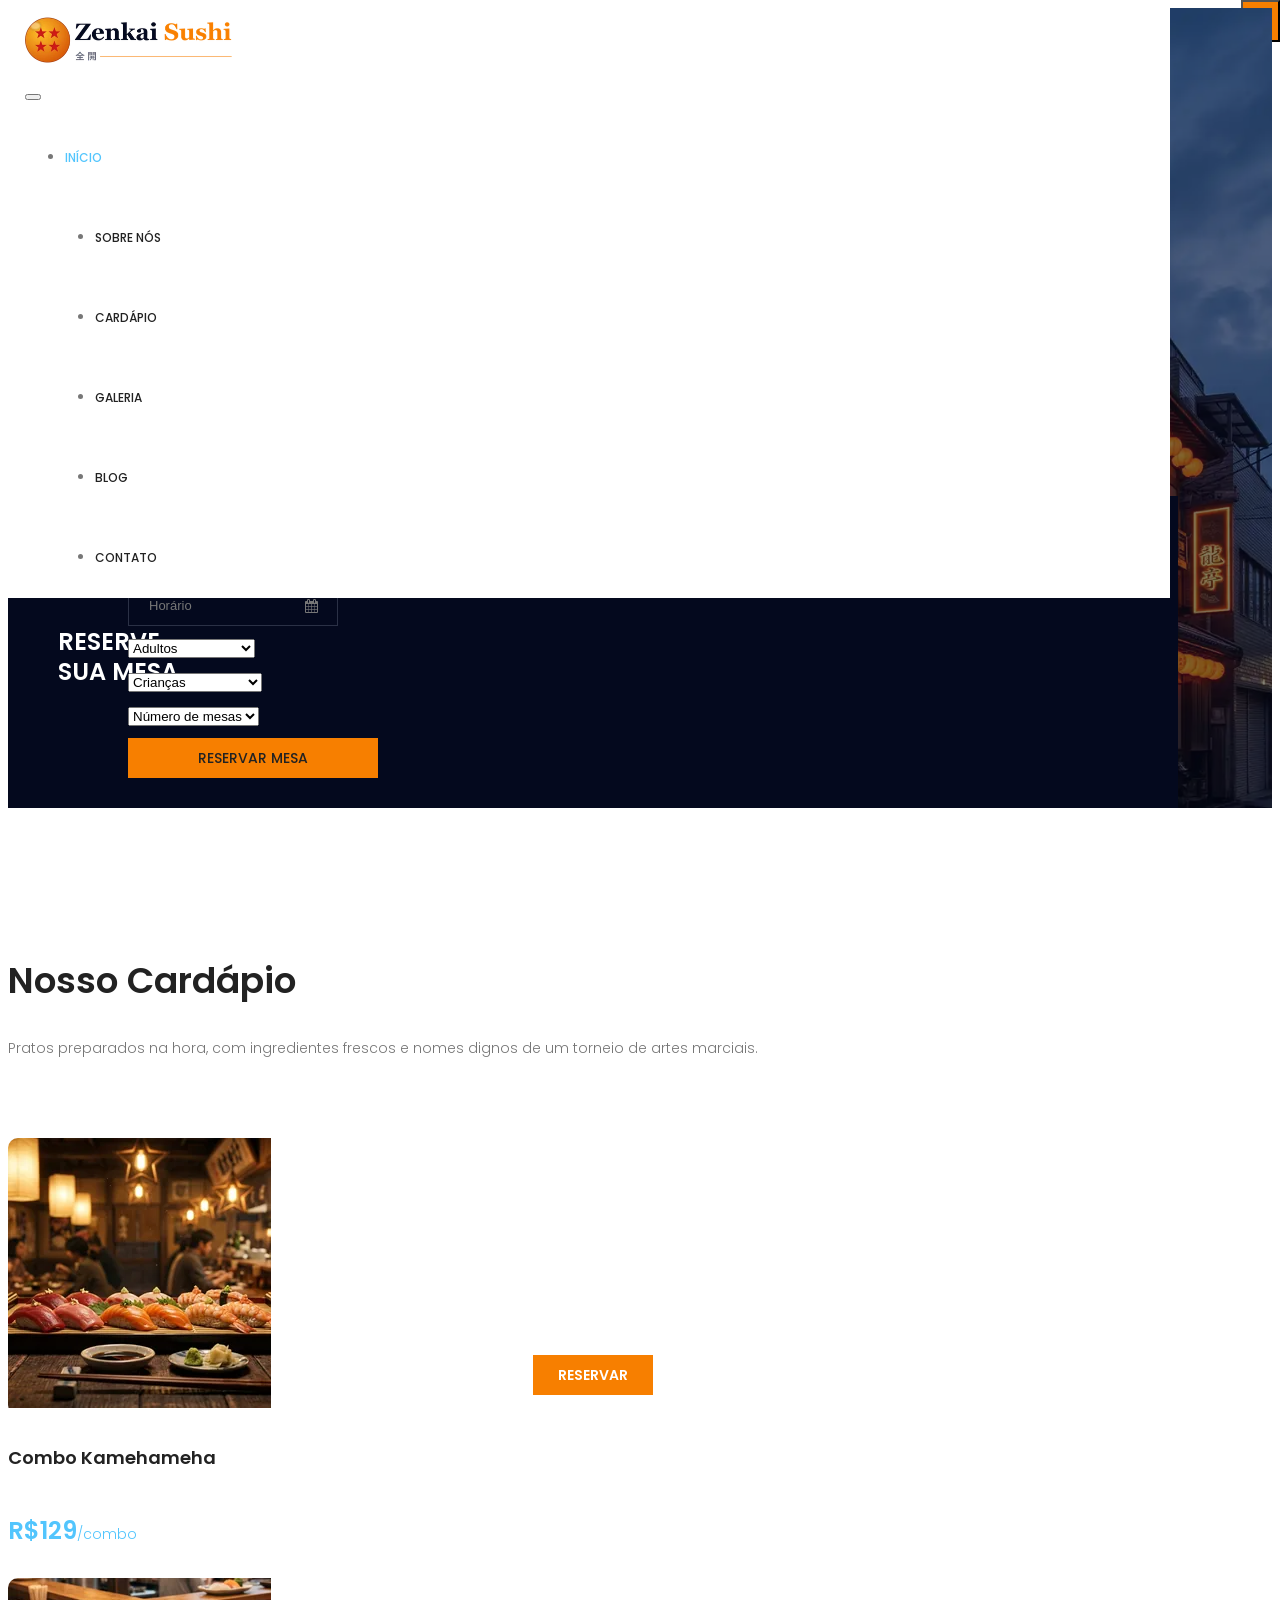
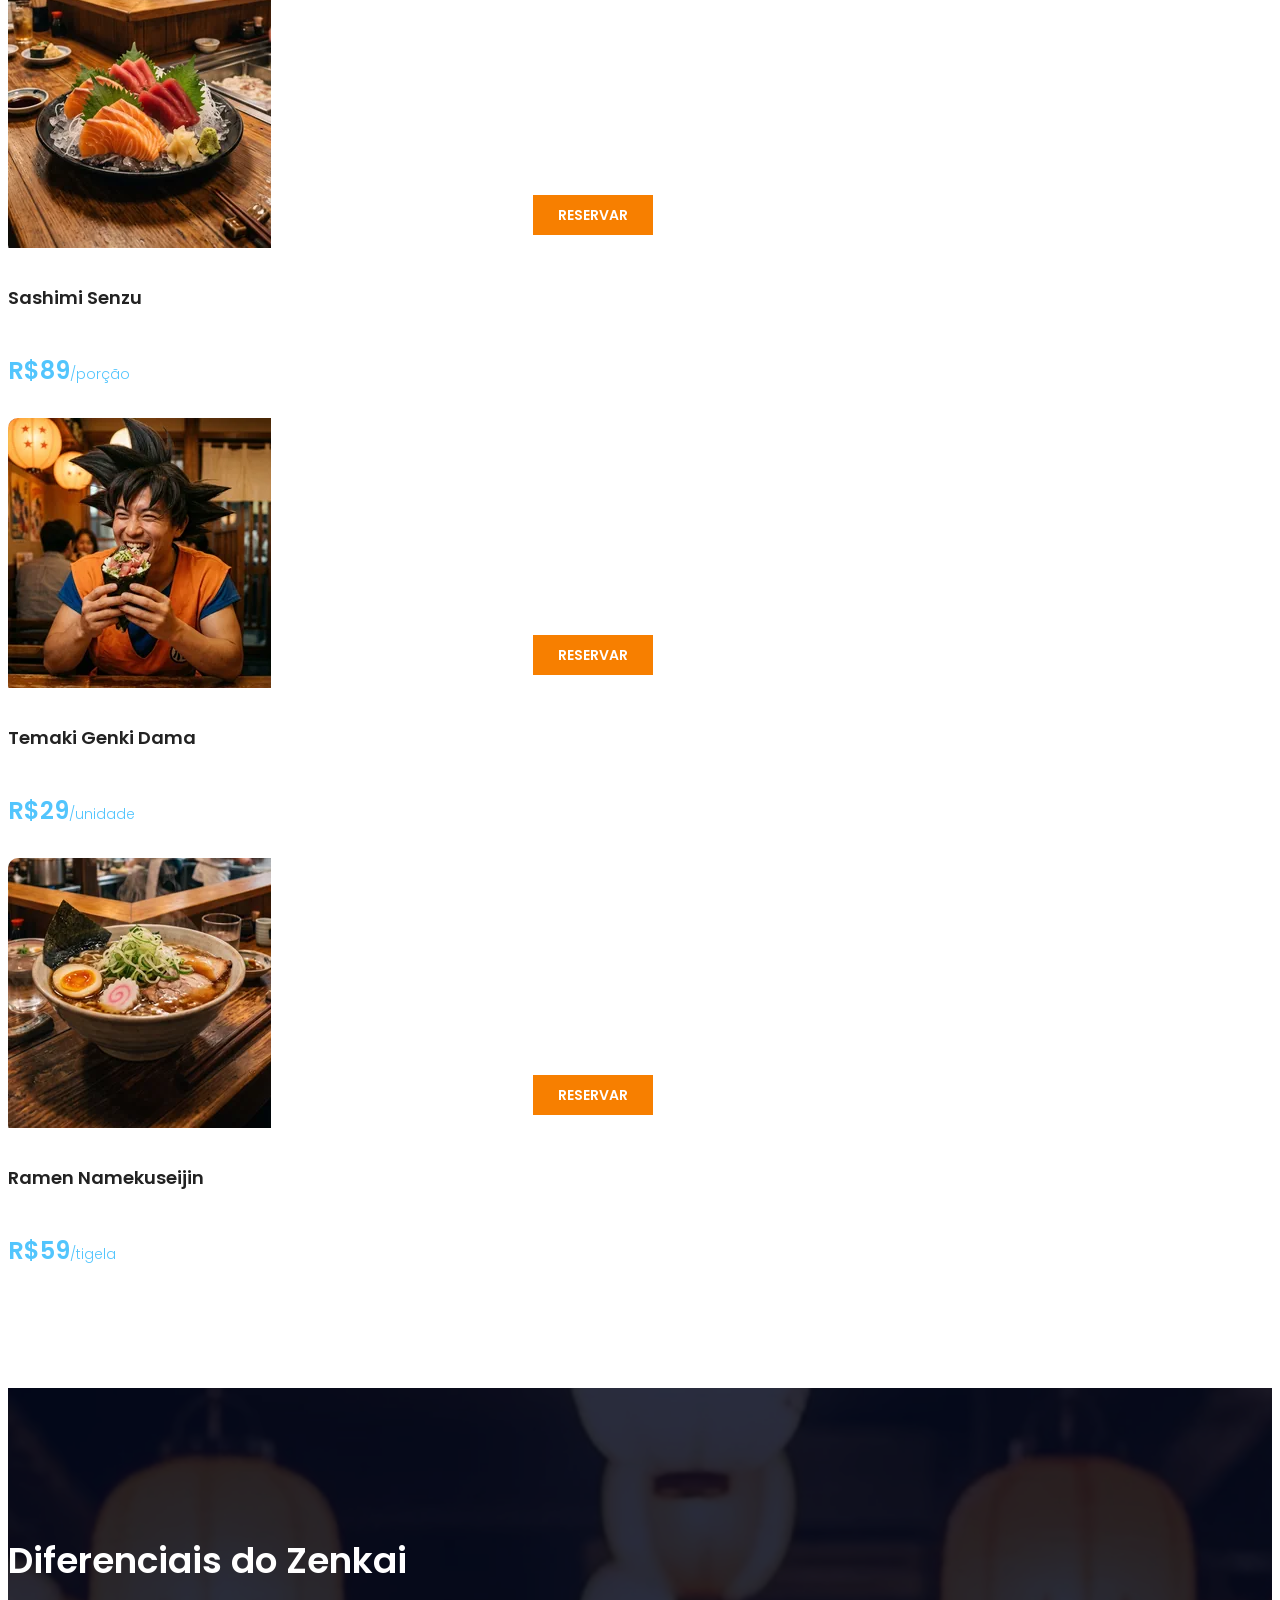
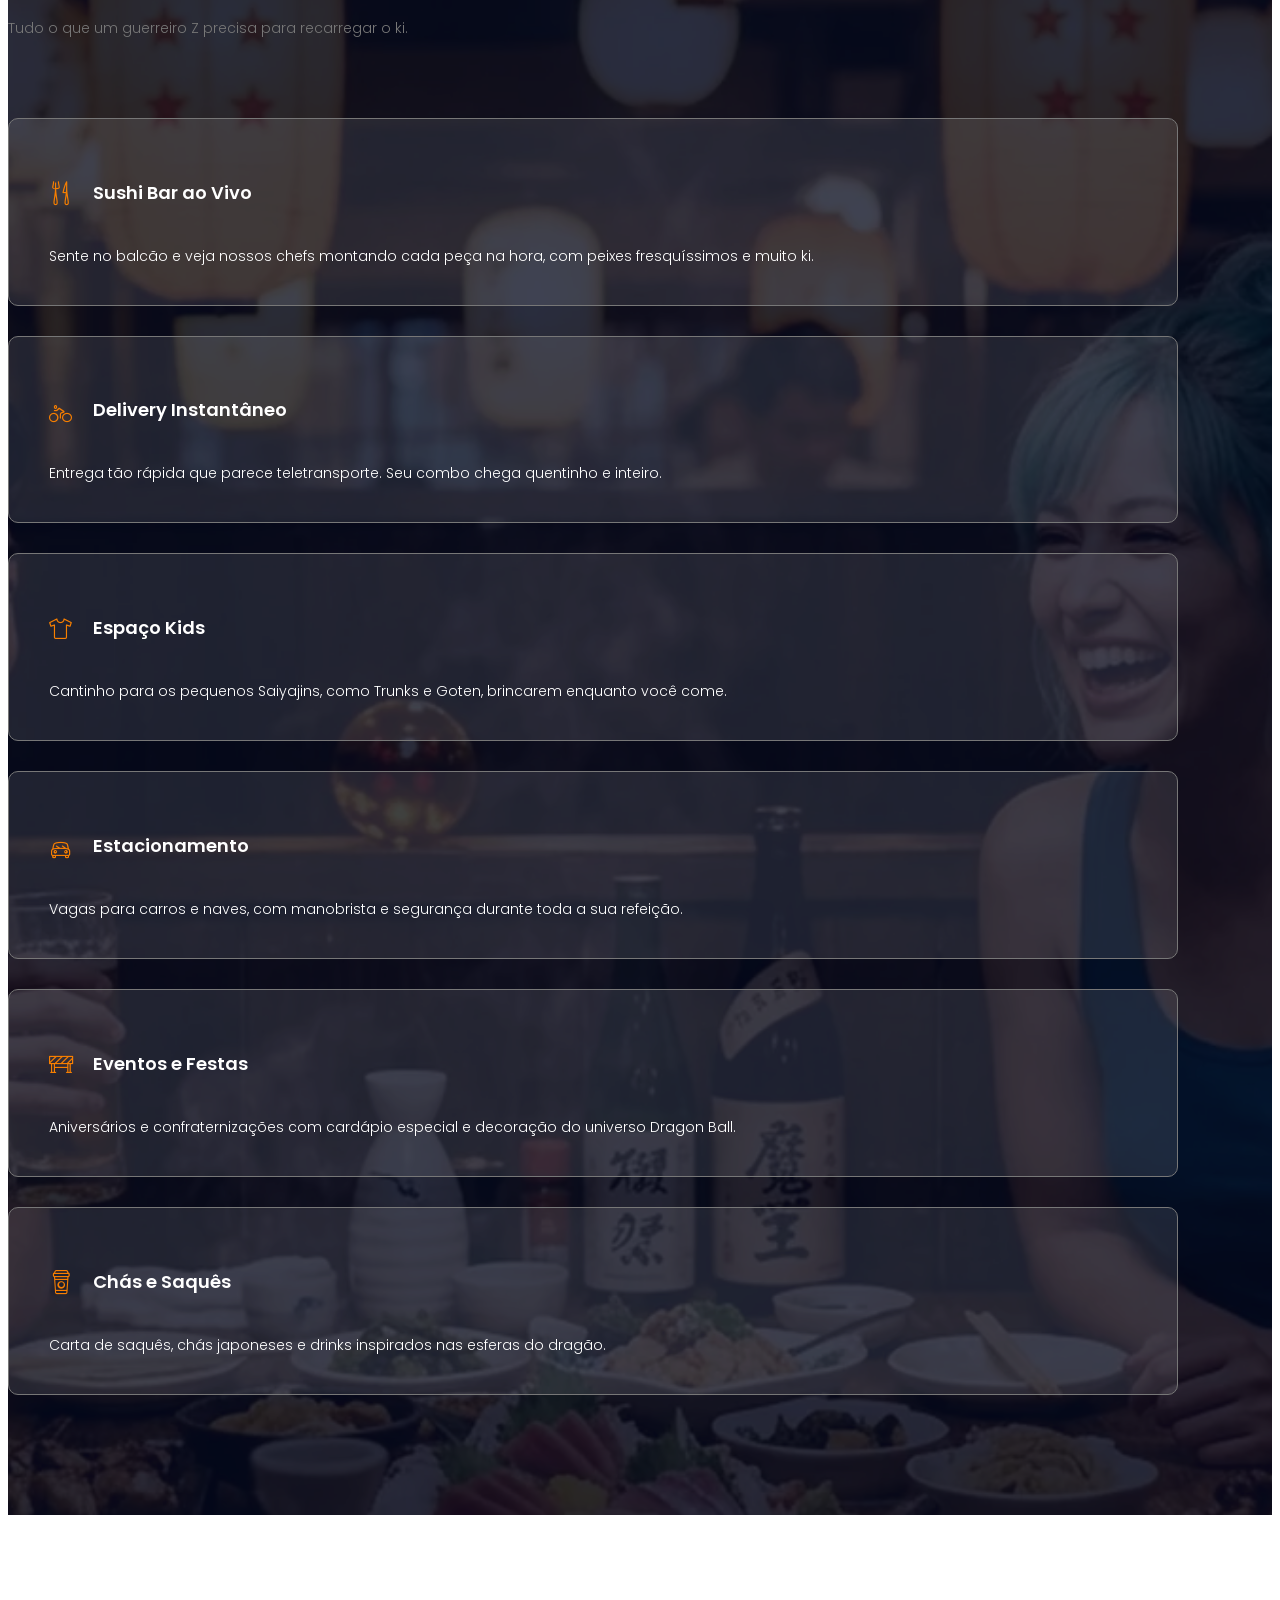
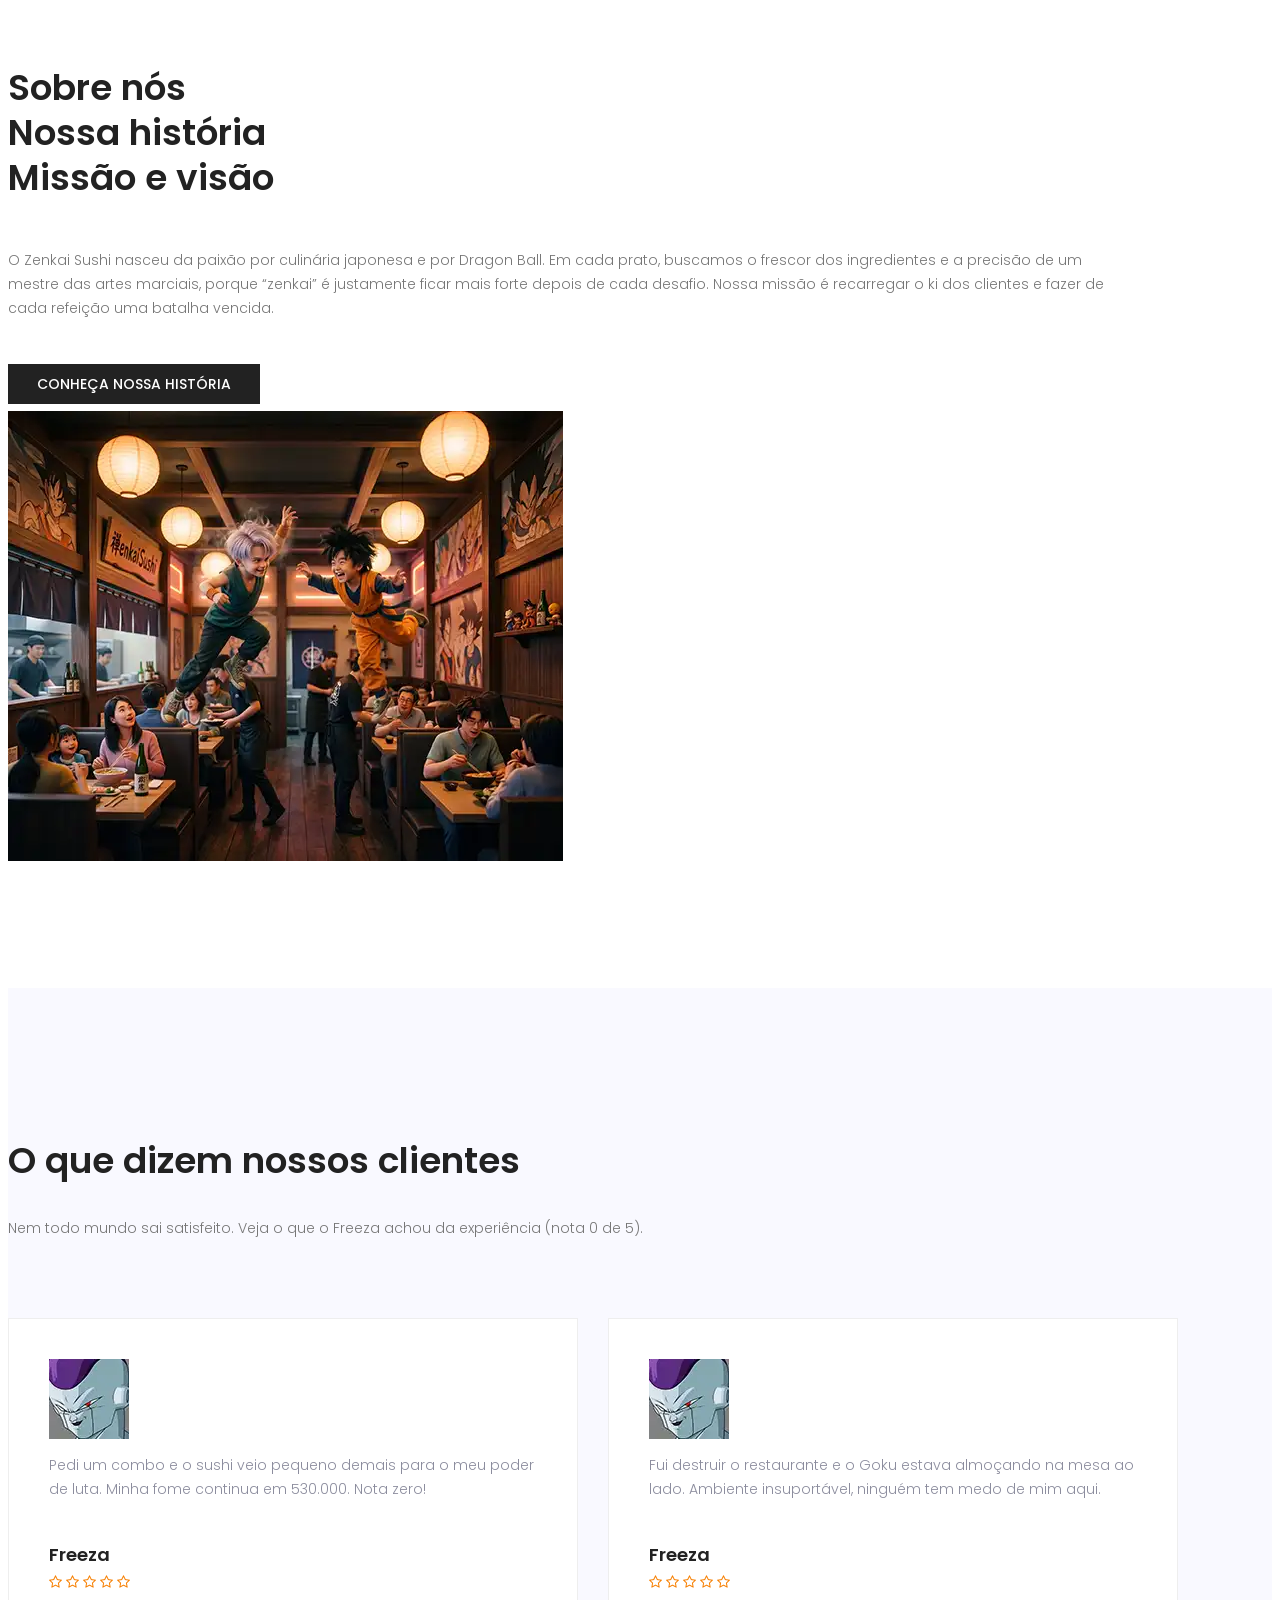
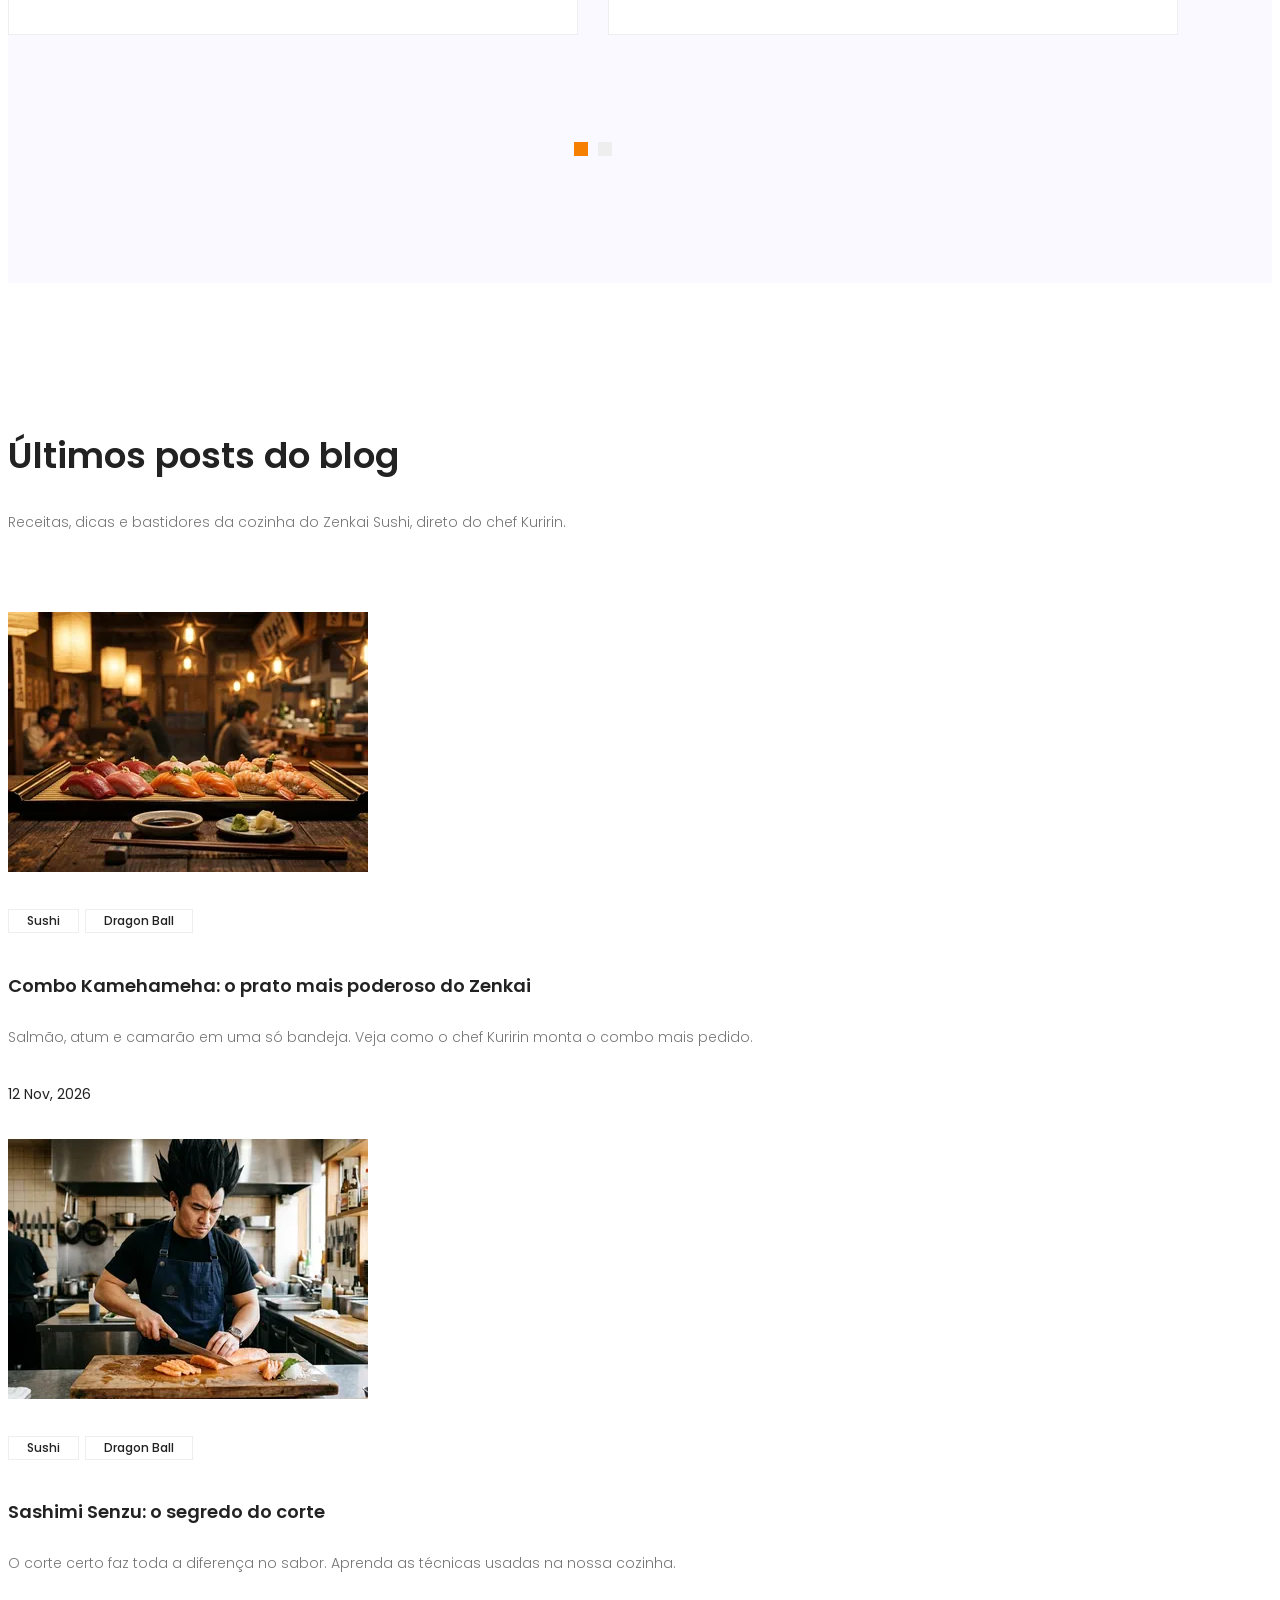
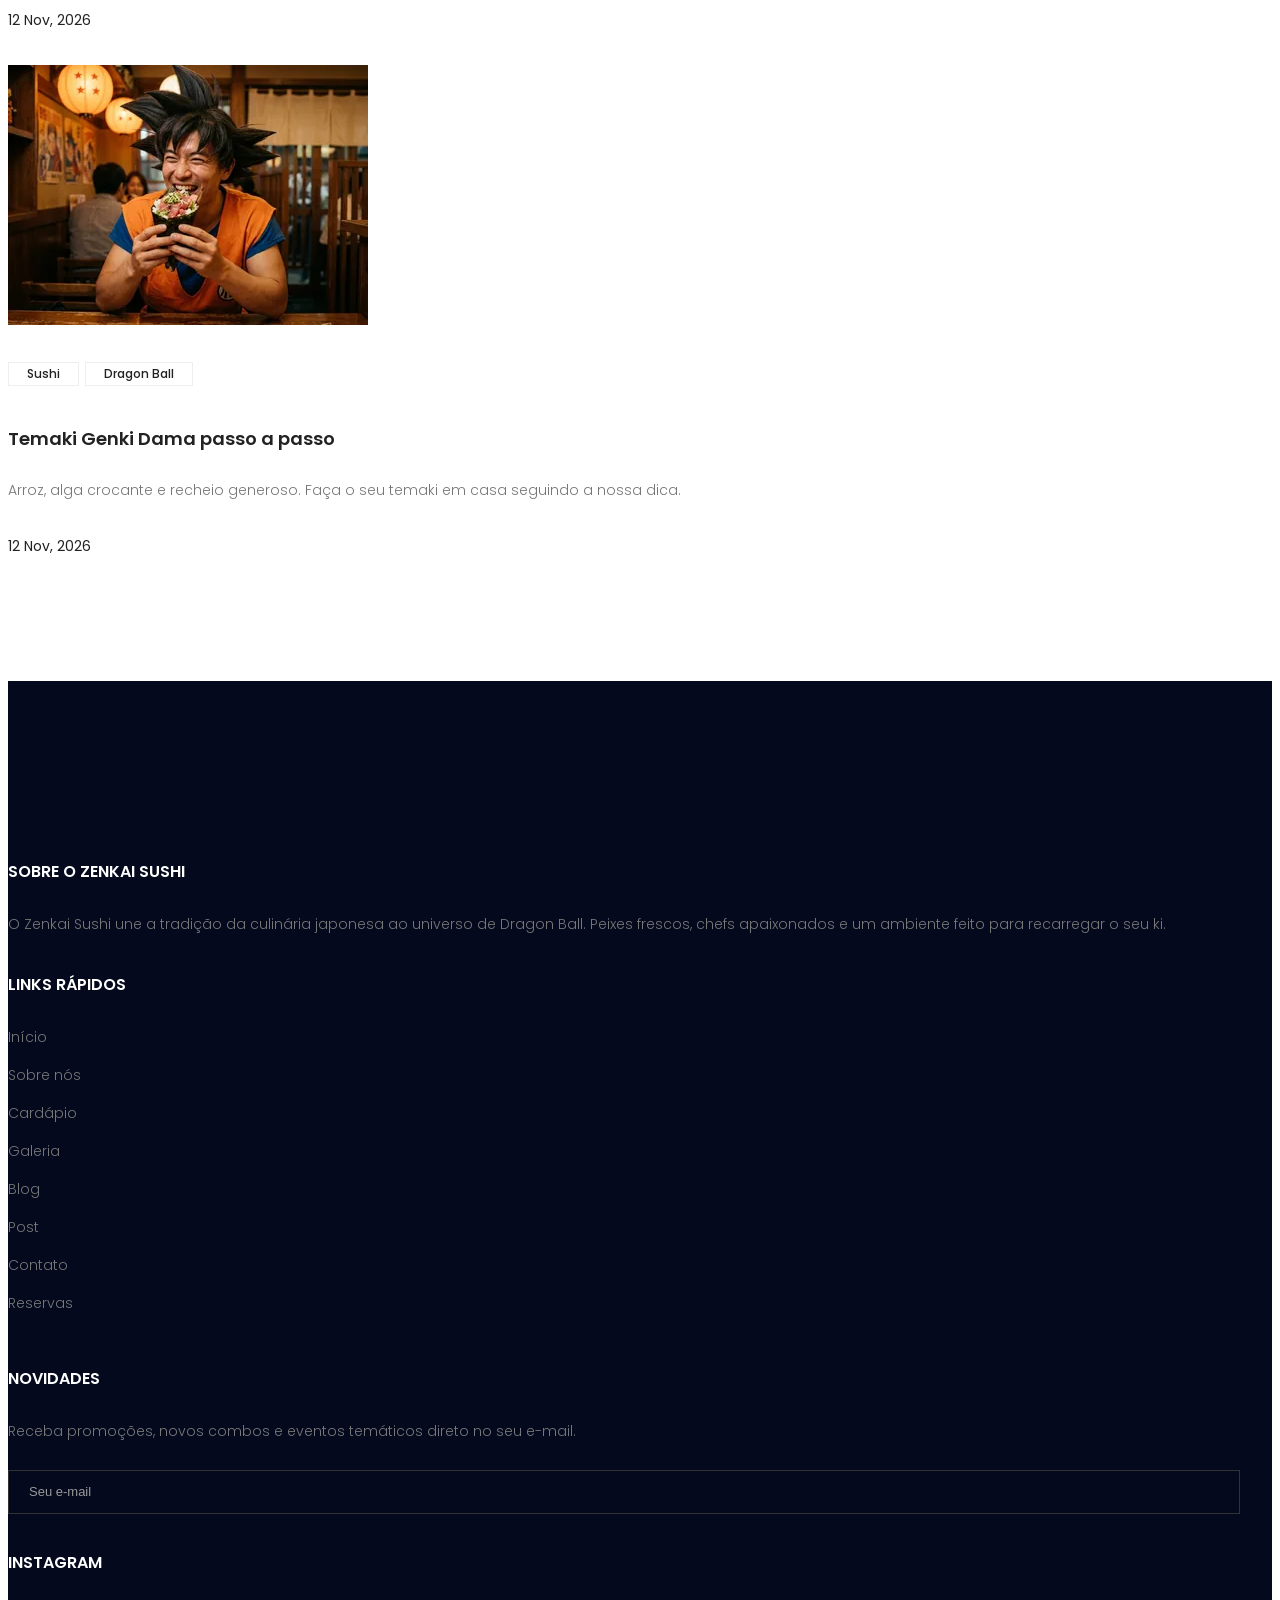
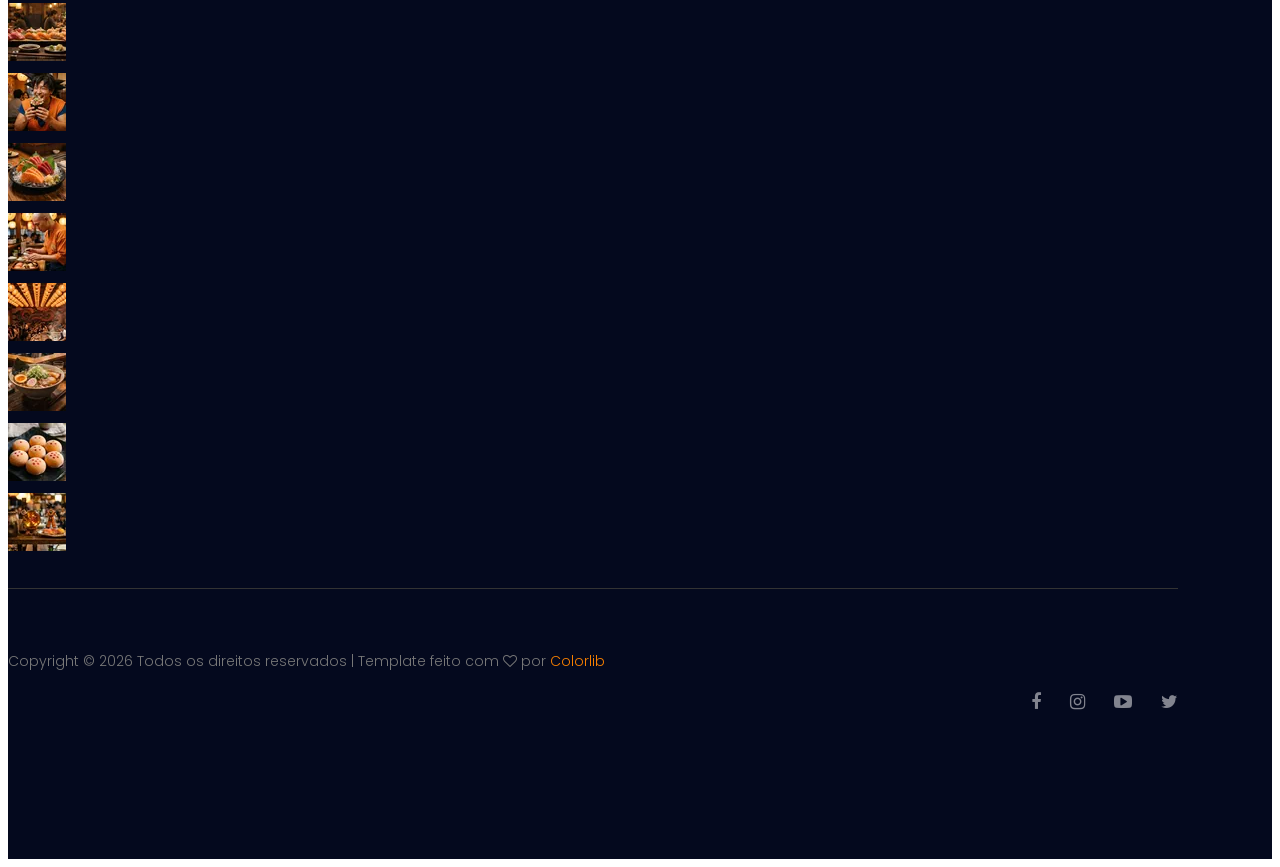
==== index.html @ 9b1657a3 "ultimas mudanças" ====
<!doctype html>
<html lang="pt-BR">
  <head>
    <!-- Required meta tags -->
    <meta charset="utf-8" />
    <meta
      name="viewport"
      content="width=device-width, initial-scale=1, shrink-to-fit=no"
    />
    <link rel="icon" href="image/favicon.png" type="image/png" />
    <title>Zenkai Sushi | Restaurante Japonês Dragon Ball</title>
    <meta name="description" content="Zenkai Sushi: restaurante japonês temático de Dragon Ball. Sushi, sashimi, temaki e ramen preparados na hora, com peixes fresquíssimos.">
    <meta property="og:title" content="Zenkai Sushi | Restaurante Japonês Dragon Ball">
    <meta property="og:description" content="Zenkai Sushi: restaurante japonês temático de Dragon Ball. Sushi, sashimi, temaki e ramen preparados na hora, com peixes fresquíssimos.">
    <meta property="og:type" content="website">
    <meta property="og:locale" content="pt_BR">
    <meta property="og:site_name" content="Zenkai Sushi">
    <!-- Bootstrap CSS -->
    <link rel="stylesheet" href="css/bootstrap.css" />
    <link rel="stylesheet" href="vendors/linericon/style.css" />
    <link rel="stylesheet" href="css/font-awesome.min.css" />
    <link rel="stylesheet" href="vendors/owl-carousel/owl.carousel.min.css" />
    <link
      rel="stylesheet"
      href="vendors/bootstrap-datepicker/bootstrap-datetimepicker.min.css"
    />
    <link rel="stylesheet" href="vendors/nice-select/css/nice-select.css" />
    <link rel="stylesheet" href="vendors/owl-carousel/owl.carousel.min.css" />
    <!-- main css -->
    <link rel="stylesheet" href="css/style.css" />
    <link rel="stylesheet" href="css/responsive.css" />
  </head>
  <body>
    <!--================Header Area =================-->
    <header class="header_area">
      <div class="container">
        <nav class="navbar navbar-expand-lg navbar-light">
          <!-- Brand and toggle get grouped for better mobile display -->
          <a class="navbar-brand logo_h" href="index.html"><img src="imagensOtimizadas/logo-zenkai-sushi-restaurante-japones.webp" alt="Logo do Zenkai Sushi, restaurante japonês temático de Dragon Ball" title="Zenkai Sushi" width="206" height="46"></a>
          <button
            class="navbar-toggler"
            type="button"
            data-toggle="collapse"
            data-target="#navbarSupportedContent"
            aria-controls="navbarSupportedContent"
            aria-expanded="false"
            aria-label="Toggle navigation"
          >
            <span class="icon-bar"></span>
            <span class="icon-bar"></span>
            <span class="icon-bar"></span>
          </button>
          <!-- Collect the nav links, forms, and other content for toggling -->
          <div
            class="collapse navbar-collapse offset"
            id="navbarSupportedContent"
          >
            <ul class="nav navbar-nav menu_nav ml-auto">
              <li class="nav-item active">
                <a class="nav-link" href="index.html">Início</a>
              </li>
              <li class="nav-item">
                <a class="nav-link" href="about.html">Sobre nós</a>
              </li>
              <li class="nav-item">
                <a class="nav-link" href="cardapio.html">Cardápio</a>
              </li>
              <li class="nav-item">
                <a class="nav-link" href="gallery.html">Galeria</a>
              </li>
              <li class="nav-item submenu dropdown">
                <a
                  href="#"
                  class="nav-link dropdown-toggle"
                  data-toggle="dropdown"
                  role="button"
                  aria-haspopup="true"
                  aria-expanded="false"
                  >Blog</a
                >
                <ul class="dropdown-menu">
                  <li class="nav-item">
                    <a class="nav-link" href="blog.html">Blog</a>
                  </li>
                  <li class="nav-item">
                    <a class="nav-link" href="blog-single.html">Detalhes do Post</a>
                  </li>
                </ul>
              </li>
              <li class="nav-item">
                <a class="nav-link" href="contact.html">Contato</a>
              </li>
            </ul>
          </div>
        </nav>
      </div>
    </header>
    <!--================Header Area =================-->

    <!--================Banner Area =================-->
    <section class="banner_area">
      <div class="booking_table d_flex align-items-center">
        <div
          class="overlay bg-parallax"
          data-stellar-ratio="0.9"
          data-stellar-vertical-offset="0"
          data-background=""
        ></div>
        <div class="container">
          <div class="banner_content text-center">
            <h6>Sushi com poder de Saiyajin</h6>
            <h1>Recarregue o seu ki</h1>
            <p>Peixes fresquíssimos, chefs lendários e um ambiente inspirado em Dragon Ball.<br />
Venha viver o melhor da culinária japonesa no Zenkai Sushi.</p>
            <a href="cardapio.html" class="btn theme_btn button_hover">Ver cardápio</a>
          </div>
        </div>
      </div>
      <div class="hotel_booking_area position">
        <div class="container">
          <div class="hotel_booking_table">
            <div class="col-md-3">
              <h2>
                Reserve<br>sua mesa
              </h2>
            </div>
            <div class="col-md-9">
              <div class="boking_table">
                <div class="row">
                  <div class="col-md-4">
                    <div class="book_tabel_item">
                      <div class="form-group">
                        <div class="input-group date" id="datetimepicker11">
                          <input
                            type="text"
                            class="form-control"
                            placeholder="Data da reserva"
                          />
                          <span class="input-group-addon">
                            <i class="fa fa-calendar" aria-hidden="true"></i>
                          </span>
                        </div>
                      </div>
                      <div class="form-group">
                        <div class="input-group date" id="datetimepicker1">
                          <input
                            type="text"
                            class="form-control"
                            placeholder="Horário"
                          />
                          <span class="input-group-addon">
                            <i class="fa fa-calendar" aria-hidden="true"></i>
                          </span>
                        </div>
                      </div>
                    </div>
                  </div>
                  <div class="col-md-4">
                    <div class="book_tabel_item">
                      <div class="input-group">
                        <select class="wide">
                          <option data-display="Adultos">Adultos</option>
<option value="1">1 adulto</option>
<option value="2">2 adultos</option>
<option value="3">3 ou mais adultos</option>
                        </select>
                      </div>
                      <div class="input-group">
                        <select class="wide">
                          <option data-display="Crianças">Crianças</option>
<option value="1">1 criança</option>
<option value="2">2 crianças</option>
<option value="3">3 ou mais crianças</option>
                        </select>
                      </div>
                    </div>
                  </div>
                  <div class="col-md-4">
                    <div class="book_tabel_item">
                      <div class="input-group">
                        <select class="wide">
                          <option data-display="Mesas">Número de mesas</option>
<option value="1">1 mesa</option>
<option value="2">2 mesas</option>
<option value="3">3 mesas</option>
                        </select>
                      </div>
                      <a class="book_now_btn button_hover" href="contact.html">Reservar mesa</a>
                    </div>
                  </div>
                </div>
              </div>
            </div>
          </div>
        </div>
      </div>
    </section>
    <!--================Banner Area =================-->

    <!--================ Accomodation Area  =================-->
    <section class="accomodation_area section_gap">
      <div class="container">
        <div class="section_title text-center">
          <h2 class="title_color">Nosso Cardápio</h2>
          <p>Pratos preparados na hora, com ingredientes frescos e nomes dignos de um torneio de artes marciais.</p>
        </div>
        <div class="row mb_30">
          <div class="col-lg-3 col-sm-6">
            <div class="accomodation_item text-center">
              <div class="hotel_img">
                <img src="imagensOtimizadas/prato-combo-kamehameha-bandeja-bambu-zenkai-sushi.webp" alt="Combo Kamehameha de sushi servido no Zenkai Sushi" title="Combo Kamehameha - Zenkai Sushi" loading="lazy" decoding="async">
<a href="contact.html" class="btn theme_btn button_hover">Reservar</a>
</div>
<a href="cardapio.html"><h4 class="sec_h4">Combo Kamehameha</h4></a>
<h5>R$129<small>/combo</small></h5>
            </div>
          </div>
          <div class="col-lg-3 col-sm-6">
            <div class="accomodation_item text-center">
              <div class="hotel_img">
                <img src="imagensOtimizadas/prato-sashimi-senzu-salmao-atum-zenkai-sushi.webp" alt="Sashimi Senzu de salmão e atum fresco servido no Zenkai Sushi" title="Sashimi Senzu - Zenkai Sushi" loading="lazy" decoding="async">
<a href="contact.html" class="btn theme_btn button_hover">Reservar</a>
</div>
<a href="cardapio.html"><h4 class="sec_h4">Sashimi Senzu</h4></a>
<h5>R$89<small>/porção</small></h5>
            </div>
          </div>
          <div class="col-lg-3 col-sm-6">
            <div class="accomodation_item text-center">
              <div class="hotel_img">
                <img src="imagensOtimizadas/prato-temaki-genki-dama-goku-zenkai-sushi.webp" alt="Temaki Genki Dama que o Goku adora comer" title="Temaki Genki Dama - Zenkai Sushi" loading="lazy" decoding="async">
<a href="contact.html" class="btn theme_btn button_hover">Reservar</a>
</div>
<a href="cardapio.html"><h4 class="sec_h4">Temaki Genki Dama</h4></a>
<h5>R$29<small>/unidade</small></h5>
            </div>
          </div>
          <div class="col-lg-3 col-sm-6">
            <div class="accomodation_item text-center">
              <div class="hotel_img">
                <img src="imagensOtimizadas/prato-ramen-namekuseijin-tigela-zenkai-sushi.webp" alt="Ramen Namekuseijin fumegante com ovo e narutomaki" title="Ramen Namekuseijin - Zenkai Sushi" loading="lazy" decoding="async">
<a href="contact.html" class="btn theme_btn button_hover">Reservar</a>
</div>
<a href="cardapio.html"><h4 class="sec_h4">Ramen Namekuseijin</h4></a>
<h5>R$59<small>/tigela</small></h5>
            </div>
          </div>
        </div>
      </div>
    </section>
    <!--================ Accomodation Area  =================-->

    <!--================ Facilities Area  =================-->
    <section class="facilities_area section_gap">
      <div
        class="overlay bg-parallax"
        data-stellar-ratio="0.8"
        data-stellar-vertical-offset="0"
        data-background=""
      ></div>
      <div class="container">
        <div class="section_title text-center">
          <h2 class="title_w">Diferenciais do Zenkai</h2>
          <p>Tudo o que um guerreiro Z precisa para recarregar o ki.</p>
        </div>
        <div class="row mb_30">
          <div class="col-lg-4 col-md-6">
            <div class="facilities_item">
              <h4 class="sec_h4"><i class="lnr lnr-dinner"></i>Sushi Bar ao Vivo</h4>
              <p>Sente no balcão e veja nossos chefs montando cada peça na hora, com peixes fresquíssimos e muito ki.</p>
            </div>
          </div>
          <div class="col-lg-4 col-md-6">
            <div class="facilities_item">
              <h4 class="sec_h4"><i class="lnr lnr-bicycle"></i>Delivery Instantâneo</h4>
              <p>Entrega tão rápida que parece teletransporte. Seu combo chega quentinho e inteiro.</p>
            </div>
          </div>
          <div class="col-lg-4 col-md-6">
            <div class="facilities_item">
              <h4 class="sec_h4"><i class="lnr lnr-shirt"></i>Espaço Kids</h4>
              <p>Cantinho para os pequenos Saiyajins, como Trunks e Goten, brincarem enquanto você come.</p>
            </div>
          </div>
          <div class="col-lg-4 col-md-6">
            <div class="facilities_item">
              <h4 class="sec_h4"><i class="lnr lnr-car"></i>Estacionamento</h4>
              <p>Vagas para carros e naves, com manobrista e segurança durante toda a sua refeição.</p>
            </div>
          </div>
          <div class="col-lg-4 col-md-6">
            <div class="facilities_item">
              <h4 class="sec_h4">
                <i class="lnr lnr-construction"></i>Eventos e Festas</h4>
              <p>Aniversários e confraternizações com cardápio especial e decoração do universo Dragon Ball.</p>
            </div>
          </div>
          <div class="col-lg-4 col-md-6">
            <div class="facilities_item">
              <h4 class="sec_h4"><i class="lnr lnr-coffee-cup"></i>Chás e Saquês</h4>
              <p>Carta de saquês, chás japoneses e drinks inspirados nas esferas do dragão.</p>
            </div>
          </div>
        </div>
      </div>
    </section>
    <!--================ Facilities Area  =================-->

    <!--================ About History Area  =================-->
    <section class="about_history_area section_gap">
      <div class="container">
        <div class="row">
          <div class="col-md-6 d_flex align-items-center">
            <div class="about_content">
              <h2 class="title title_color">
Sobre nós <br />Nossa história<br />Missão e visão
</h2>
              <p>O Zenkai Sushi nasceu da paixão por culinária japonesa e por Dragon Ball. Em cada prato, buscamos o frescor dos ingredientes e a precisão de um mestre das artes marciais, porque “zenkai” é justamente ficar mais forte depois de cada desafio. Nossa missão é recarregar o ki dos clientes e fazer de cada refeição uma batalha vencida.</p>
              <a href="about.html" class="button_hover theme_btn_two">Conheça nossa história</a>
            </div>
          </div>
          <div class="col-md-6">
            <img
              class="img-fluid"
              src="imagensOtimizadas/trunks-goten-brincando-restaurante-zenkai-sushi.webp"
              alt="Trunks e Goten brincando no interior do restaurante" title="Trunks e Goten brincando no Zenkai Sushi" loading="lazy" decoding="async" />
          </div>
        </div>
      </div>
    </section>
    <!--================ About History Area  =================-->

    <!--================ Testimonial Area  =================-->
    <section class="testimonial_area section_gap">
      <div class="container">
        <div class="section_title text-center">
          <h2 class="title_color">O que dizem nossos clientes</h2>
          <p>Nem todo mundo sai satisfeito. Veja o que o Freeza achou da experiência (nota 0 de 5).</p>
        </div>
        <div class="testimonial_slider owl-carousel">
          <div class="media testimonial_item">
            <img
              class="rounded-circle"
              src="imagensOtimizadas/cliente-avaliacao-depoimento-zenkai-sushi.webp"
              alt="Freeza reclamando do tamanho do sushi no Zenkai Sushi" title="Freeza reclama do sushi pequeno" loading="lazy" decoding="async" />
            <div class="media-body">
              <p>Pedi um combo e o sushi veio pequeno demais para o meu poder de luta. Minha fome continua em 530.000. Nota zero!</p>
              <a href="#"><h4 class="sec_h4">Freeza</h4></a>
              <div class="star">
<a href="#"><i class="fa fa-star-o"></i></a>
<a href="#"><i class="fa fa-star-o"></i></a>
<a href="#"><i class="fa fa-star-o"></i></a>
<a href="#"><i class="fa fa-star-o"></i></a>
<a href="#"><i class="fa fa-star-o"></i></a>
</div>
            </div>
          </div>
          <div class="media testimonial_item">
            <img
              class="rounded-circle"
              src="imagensOtimizadas/cliente-avaliacao-depoimento-zenkai-sushi.webp"
              alt="Freeza, cliente insatisfeito porque o Goku almoçava na mesa ao lado" title="Freeza e o Goku na mesa ao lado" loading="lazy" decoding="async" />
            <div class="media-body">
              <p>Fui destruir o restaurante e o Goku estava almoçando na mesa ao lado. Ambiente insuportável, ninguém tem medo de mim aqui.</p>
              <a href="#"><h4 class="sec_h4">Freeza</h4></a>
              <div class="star">
<a href="#"><i class="fa fa-star-o"></i></a>
<a href="#"><i class="fa fa-star-o"></i></a>
<a href="#"><i class="fa fa-star-o"></i></a>
<a href="#"><i class="fa fa-star-o"></i></a>
<a href="#"><i class="fa fa-star-o"></i></a>
</div>
            </div>
          </div>
          <div class="media testimonial_item">
            <img
              class="rounded-circle"
              src="imagensOtimizadas/cliente-avaliacao-depoimento-zenkai-sushi.webp"
              alt="Freeza reclamando da espera pelo temaki no Zenkai Sushi" title="Freeza reclama da espera pelo temaki" loading="lazy" decoding="async" />
            <div class="media-body">
              <p>Esperei 5 minutos pelo meu temaki. Já destruí planetas por menos do que isso. Péssimo atendimento!</p>
              <a href="#"><h4 class="sec_h4">Freeza</h4></a>
              <div class="star">
<a href="#"><i class="fa fa-star-o"></i></a>
<a href="#"><i class="fa fa-star-o"></i></a>
<a href="#"><i class="fa fa-star-o"></i></a>
<a href="#"><i class="fa fa-star-o"></i></a>
<a href="#"><i class="fa fa-star-o"></i></a>
</div>
            </div>
          </div>
          <div class="media testimonial_item">
            <img
              class="rounded-circle"
              src="imagensOtimizadas/cliente-avaliacao-depoimento-zenkai-sushi.webp"
              alt="Freeza reclamando do chá morno e do saquê do Piccolo" title="Freeza reclama do chá e do saquê" loading="lazy" decoding="async" />
            <div class="media-body">
              <p>O chá do Piccolo estava morno e o saquê não tinha nem 1% do meu poder. Jamais voltarei... talvez volte só para reclamar de novo.</p>
              <a href="#"><h4 class="sec_h4">Freeza</h4></a>
              <div class="star">
<a href="#"><i class="fa fa-star-o"></i></a>
<a href="#"><i class="fa fa-star-o"></i></a>
<a href="#"><i class="fa fa-star-o"></i></a>
<a href="#"><i class="fa fa-star-o"></i></a>
<a href="#"><i class="fa fa-star-o"></i></a>
</div>
            </div>
          </div>
        </div>
      </div>
    </section>
    <!--================ Testimonial Area  =================-->

    <!--================ Latest Blog Area  =================-->
    <section class="latest_blog_area section_gap">
      <div class="container">
        <div class="section_title text-center">
          <h2 class="title_color">Últimos posts do blog</h2>
          <p>Receitas, dicas e bastidores da cozinha do Zenkai Sushi, direto do chef Kuririn.</p>
        </div>
        <div class="row mb_30">
          <div class="col-lg-4 col-md-6">
            <div class="single-recent-blog-post">
              <div class="thumb">
                <img class="img-fluid" src="imagensOtimizadas/home-combo-kamehameha-bandeja-zenkai-sushi.webp" alt="Combo Kamehameha em post do blog" title="Combo Kamehameha: o prato mais poderoso do Zenkai" loading="lazy" decoding="async" />
              </div>
              <div class="details">
                <div class="tags">
                  <a href="blog.html" class="button_hover tag_btn">Sushi</a>
<a href="blog.html" class="button_hover tag_btn">Dragon Ball</a>
                </div>
                <a href="blog-single.html"><h4 class="sec_h4">Combo Kamehameha: o prato mais poderoso do Zenkai</h4></a>
<p>Salmão, atum e camarão em uma só bandeja. Veja como o chef Kuririn monta o combo mais pedido.</p>
<h6 class="date title_color">12 Nov, 2026</h6>
              </div>
            </div>
          </div>
          <div class="col-lg-4 col-md-6">
            <div class="single-recent-blog-post">
              <div class="thumb">
                <img class="img-fluid" src="imagensOtimizadas/home-sashimi-senzu-vegeta-zenkai-sushi.webp" alt="Sashimi Senzu em post do blog" title="Sashimi Senzu: o segredo do corte" loading="lazy" decoding="async" />
              </div>
              <div class="details">
                <div class="tags">
                  <a href="blog.html" class="button_hover tag_btn">Sushi</a>
<a href="blog.html" class="button_hover tag_btn">Dragon Ball</a>
                </div>
                <a href="blog.html"><h4 class="sec_h4">Sashimi Senzu: o segredo do corte</h4></a>
<p>O corte certo faz toda a diferença no sabor. Aprenda as técnicas usadas na nossa cozinha.</p>
<h6 class="date title_color">12 Nov, 2026</h6>
              </div>
            </div>
          </div>
          <div class="col-lg-4 col-md-6">
            <div class="single-recent-blog-post">
              <div class="thumb">
                <img class="img-fluid" src="imagensOtimizadas/home-temaki-genki-dama-goku-zenkai-sushi.webp" alt="Temaki Genki Dama em post do blog" title="Temaki Genki Dama passo a passo" loading="lazy" decoding="async" />
              </div>
              <div class="details">
                <div class="tags">
                  <a href="blog.html" class="button_hover tag_btn">Sushi</a>
<a href="blog.html" class="button_hover tag_btn">Dragon Ball</a>
                </div>
                <a href="blog.html"><h4 class="sec_h4">Temaki Genki Dama passo a passo</h4></a>
<p>Arroz, alga crocante e recheio generoso. Faça o seu temaki em casa seguindo a nossa dica.</p>
<h6 class="date title_color">12 Nov, 2026</h6>
              </div>
            </div>
          </div>
        </div>
      </div>
    </section>
    <!--================ Recent Area  =================-->

    <!--================ start footer Area  =================-->
    <footer class="footer-area section_gap">
      <div class="container">
        <div class="row">
          <div class="col-lg-3 col-md-6 col-sm-6">
            <div class="single-footer-widget">
              <h6 class="footer_title">Sobre o Zenkai Sushi</h6>
              <p>O Zenkai Sushi une a tradição da culinária japonesa ao universo de Dragon Ball. Peixes frescos, chefs apaixonados e um ambiente feito para recarregar o seu ki.</p>
            </div>
          </div>
          <div class="col-lg-3 col-md-6 col-sm-6">
            <div class="single-footer-widget">
              <h6 class="footer_title">Links Rápidos</h6>
              <div class="row">
                <div class="col-4">
                  <ul class="list_style">
                    <li><a href="index.html">Início</a></li>
<li><a href="about.html">Sobre nós</a></li>
<li><a href="cardapio.html">Cardápio</a></li>
<li><a href="gallery.html">Galeria</a></li>
                  </ul>
                </div>
                <div class="col-4">
                  <ul class="list_style">
                    <li><a href="blog.html">Blog</a></li>
<li><a href="blog-single.html">Post</a></li>
<li><a href="contact.html">Contato</a></li>
<li><a href="contact.html">Reservas</a></li>
                  </ul>
                </div>
              </div>
            </div>
          </div>
          <div class="col-lg-3 col-md-6 col-sm-6">
            <div class="single-footer-widget">
              <h6 class="footer_title">Novidades</h6>
              <p>Receba promoções, novos combos e eventos temáticos direto no seu e-mail.</p>
              <div id="mc_embed_signup">
                <form
                  action="#"
                  method="get"
                  class="subscribe_form relative"
                >
                  <div class="input-group d-flex flex-row">
                    <input
                      name="EMAIL"
                      placeholder="Seu e-mail"
                      onfocus="this.placeholder = ''"
                      onblur="this.placeholder = 'Seu e-mail'"
                      required=""
                      type="email"
                    />
                    <button class="btn sub-btn">
                      <span class="lnr lnr-location"></span>
                    </button>
                  </div>
                  <div class="mt-10 info"></div>
                </form>
              </div>
            </div>
          </div>
          <div class="col-lg-3 col-md-6 col-sm-6">
            <div class="single-footer-widget instafeed">
              <h6 class="footer_title">Instagram</h6>
              <ul class="list_style instafeed d-flex flex-wrap">
                <li><img src="imagensOtimizadas/instagram-sushi-variado-zenkai-sushi.webp" alt="Prato de sushi variado do Zenkai Sushi" title="Prato de sushi variado do Zenkai Sushi" loading="lazy" decoding="async" /></li>
                <li><img src="imagensOtimizadas/instagram-combo-temaki-zenkai-sushi.webp" alt="Combo de temaki do Zenkai Sushi" title="Combo de temaki do Zenkai Sushi" loading="lazy" decoding="async" /></li>
                <li><img src="imagensOtimizadas/instagram-sashimi-fresco-zenkai-sushi.webp" alt="Sashimi fresco servido no Zenkai Sushi" title="Sashimi fresco servido no Zenkai Sushi" loading="lazy" decoding="async" /></li>
                <li><img src="imagensOtimizadas/instagram-chef-preparando-sushi-zenkai-sushi.webp" alt="Chef preparando sushi no balcão" title="Chef preparando sushi no balcão" loading="lazy" decoding="async" /></li>
                <li><img src="imagensOtimizadas/instagram-ambiente-tematico-zenkai-sushi.webp" alt="Ambiente temático Dragon Ball do restaurante" title="Ambiente temático Dragon Ball do restaurante" loading="lazy" decoding="async" /></li>
                <li><img src="imagensOtimizadas/instagram-ramen-quentinho-zenkai-sushi.webp" alt="Ramen quentinho do Zenkai Sushi" title="Ramen quentinho do Zenkai Sushi" loading="lazy" decoding="async" /></li>
                <li><img src="imagensOtimizadas/instagram-sobremesa-japonesa-zenkai-sushi.webp" alt="Sobremesa japonesa do Zenkai Sushi" title="Sobremesa japonesa do Zenkai Sushi" loading="lazy" decoding="async" /></li>
                <li><img src="imagensOtimizadas/instagram-saque-cha-japones-zenkai-sushi.webp" alt="Saquê e chá japonês do Zenkai Sushi" title="Saquê e chá japonês do Zenkai Sushi" loading="lazy" decoding="async" /></li>
              </ul>
            </div>
          </div>
        </div>
        <div class="border_line"></div>
        <div
          class="row footer-bottom d-flex justify-content-between align-items-center"
        >
          <p class="col-lg-8 col-sm-12 footer-text m-0">
            <!-- Link back to Colorlib can't be removed. Template is licensed under CC BY 3.0. -->
            Copyright &copy;
            <script>
              document.write(new Date().getFullYear());
            </script>
            Todos os direitos reservados | Template feito com
            <i class="fa fa-heart-o" aria-hidden="true"></i> por <a href="https://colorlib.com" target="_blank">Colorlib</a>
            <!-- Link back to Colorlib can't be removed. Template is licensed under CC BY 3.0. -->
          </p>
          <div class="col-lg-4 col-sm-12 footer-social">
            <a href="#" title="Facebook do Zenkai Sushi"><i class="fa fa-facebook"></i></a>
<a href="#" title="Instagram do Zenkai Sushi"><i class="fa fa-instagram"></i></a>
<a href="#" title="Canal do Zenkai Sushi no YouTube"><i class="fa fa-youtube-play"></i></a>
<a href="#" title="Twitter do Zenkai Sushi"><i class="fa fa-twitter"></i></a>
          </div>
        </div>
      </div>
    </footer>
    <!--================ End footer Area  =================-->

    <!-- Optional JavaScript -->
    <!-- jQuery first, then Popper.js, then Bootstrap JS -->
    <script src="js/jquery-3.2.1.min.js"></script>
    <script src="js/popper.js"></script>
    <script src="js/bootstrap.min.js"></script>
    <script src="vendors/owl-carousel/owl.carousel.min.js"></script>
    <script src="js/mail-script.js"></script>
    <script src="vendors/bootstrap-datepicker/bootstrap-datetimepicker.min.js"></script>
    <script src="vendors/nice-select/js/jquery.nice-select.js"></script>
    <script src="js/mail-script.js"></script>
    <script src="js/stellar.js"></script>
    <script src="vendors/lightbox/simpleLightbox.min.js"></script>
    <script src="js/custom.js"></script>
  </body>
</html>
---- vendors/linericon/style.css ----
@font-face {
	font-family: 'Linearicons-Free';
	src:url('fonts/Linearicons-Free.eot?w118d');
	src:url('fonts/Linearicons-Free.eot?#iefixw118d') format('embedded-opentype'),
		url('fonts/Linearicons-Free.woff2?w118d') format('woff2'),
		url('fonts/Linearicons-Free.woff?w118d') format('woff'),
		url('fonts/Linearicons-Free.ttf?w118d') format('truetype'),
		url('fonts/Linearicons-Free.svg?w118d#Linearicons-Free') format('svg');
	font-weight: normal;
	font-style: normal;
}

.lnr {
	font-family: 'Linearicons-Free';
	speak: none;
	font-style: normal;
	font-weight: normal;
	font-variant: normal;
	text-transform: none;
	line-height: 1;

	/* Better Font Rendering =========== */
	-webkit-font-smoothing: antialiased;
	-moz-osx-font-smoothing: grayscale;
}

.lnr-home:before {
	content: "\e800";
}
.lnr-apartment:before {
	content: "\e801";
}
.lnr-pencil:before {
	content: "\e802";
}
.lnr-magic-wand:before {
	content: "\e803";
}
.lnr-drop:before {
	content: "\e804";
}
.lnr-lighter:before {
	content: "\e805";
}
.lnr-poop:before {
	content: "\e806";
}
.lnr-sun:before {
	content: "\e807";
}
.lnr-moon:before {
	content: "\e808";
}
.lnr-cloud:before {
	content: "\e809";
}
.lnr-cloud-upload:before {
	content: "\e80a";
}
.lnr-cloud-download:before {
	content: "\e80b";
}
.lnr-cloud-sync:before {
	content: "\e80c";
}
.lnr-cloud-check:before {
	content: "\e80d";
}
.lnr-database:before {
	content: "\e80e";
}
.lnr-lock:before {
	content: "\e80f";
}
.lnr-cog:before {
	content: "\e810";
}
.lnr-trash:before {
	content: "\e811";
}
.lnr-dice:before {
	content: "\e812";
}
.lnr-heart:before {
	content: "\e813";
}
.lnr-star:before {
	content: "\e814";
}
.lnr-star-half:before {
	content: "\e815";
}
.lnr-star-empty:before {
	content: "\e816";
}
.lnr-flag:before {
	content: "\e817";
}
.lnr-envelope:before {
	content: "\e818";
}
.lnr-paperclip:before {
	content: "\e819";
}
.lnr-inbox:before {
	content: "\e81a";
}
.lnr-eye:before {
	content: "\e81b";
}
.lnr-printer:before {
	content: "\e81c";
}
.lnr-file-empty:before {
	content: "\e81d";
}
.lnr-file-add:before {
	content: "\e81e";
}
.lnr-enter:before {
	content: "\e81f";
}
.lnr-exit:before {
	content: "\e820";
}
.lnr-graduation-hat:before {
	content: "\e821";
}
.lnr-license:before {
	content: "\e822";
}
.lnr-music-note:before {
	content: "\e823";
}
.lnr-film-play:before {
	content: "\e824";
}
.lnr-camera-video:before {
	content: "\e825";
}
.lnr-camera:before {
	content: "\e826";
}
.lnr-picture:before {
	content: "\e827";
}
.lnr-book:before {
	content: "\e828";
}
.lnr-bookmark:before {
	content: "\e829";
}
.lnr-user:before {
	content: "\e82a";
}
.lnr-users:before {
	content: "\e82b";
}
.lnr-shirt:before {
	content: "\e82c";
}
.lnr-store:before {
	content: "\e82d";
}
.lnr-cart:before {
	content: "\e82e";
}
.lnr-tag:before {
	content: "\e82f";
}
.lnr-phone-handset:before {
	content: "\e830";
}
.lnr-phone:before {
	content: "\e831";
}
.lnr-pushpin:before {
	content: "\e832";
}
.lnr-map-marker:before {
	content: "\e833";
}
.lnr-map:before {
	content: "\e834";
}
.lnr-location:before {
	content: "\e835";
}
.lnr-calendar-full:before {
	content: "\e836";
}
.lnr-keyboard:before {
	content: "\e837";
}
.lnr-spell-check:before {
	content: "\e838";
}
.lnr-screen:before {
	content: "\e839";
}
.lnr-smartphone:before {
	content: "\e83a";
}
.lnr-tablet:before {
	content: "\e83b";
}
.lnr-laptop:before {
	content: "\e83c";
}
.lnr-laptop-phone:before {
	content: "\e83d";
}
.lnr-power-switch:before {
	content: "\e83e";
}
.lnr-bubble:before {
	content: "\e83f";
}
.lnr-heart-pulse:before {
	content: "\e840";
}
.lnr-construction:before {
	content: "\e841";
}
.lnr-pie-chart:before {
	content: "\e842";
}
.lnr-chart-bars:before {
	content: "\e843";
}
.lnr-gift:before {
	content: "\e844";
}
.lnr-diamond:before {
	content: "\e845";
}
.lnr-linearicons:before {
	content: "\e846";
}
.lnr-dinner:before {
	content: "\e847";
}
.lnr-coffee-cup:before {
	content: "\e848";
}
.lnr-leaf:before {
	content: "\e849";
}
.lnr-paw:before {
	content: "\e84a";
}
.lnr-rocket:before {
	content: "\e84b";
}
.lnr-briefcase:before {
	content: "\e84c";
}
.lnr-bus:before {
	content: "\e84d";
}
.lnr-car:before {
	content: "\e84e";
}
.lnr-train:before {
	content: "\e84f";
}
.lnr-bicycle:before {
	content: "\e850";
}
.lnr-wheelchair:before {
	content: "\e851";
}
.lnr-select:before {
	content: "\e852";
}
.lnr-earth:before {
	content: "\e853";
}
.lnr-smile:before {
	content: "\e854";
}
.lnr-sad:before {
	content: "\e855";
}
.lnr-neutral:before {
	content: "\e856";
}
.lnr-mustache:before {
	content: "\e857";
}
.lnr-alarm:before {
	content: "\e858";
}
.lnr-bullhorn:before {
	content: "\e859";
}
.lnr-volume-high:before {
	content: "\e85a";
}
.lnr-volume-medium:before {
	content: "\e85b";
}
.lnr-volume-low:before {
	content: "\e85c";
}
.lnr-volume:before {
	content: "\e85d";
}
.lnr-mic:before {
	content: "\e85e";
}
.lnr-hourglass:before {
	content: "\e85f";
}
.lnr-undo:before {
	content: "\e860";
}
.lnr-redo:before {
	content: "\e861";
}
.lnr-sync:before {
	content: "\e862";
}
.lnr-history:before {
	content: "\e863";
}
.lnr-clock:before {
	content: "\e864";
}
.lnr-download:before {
	content: "\e865";
}
.lnr-upload:before {
	content: "\e866";
}
.lnr-enter-down:before {
	content: "\e867";
}
.lnr-exit-up:before {
	content: "\e868";
}
.lnr-bug:before {
	content: "\e869";
}
.lnr-code:before {
	content: "\e86a";
}
.lnr-link:before {
	content: "\e86b";
}
.lnr-unlink:before {
	content: "\e86c";
}
.lnr-thumbs-up:before {
	content: "\e86d";
}
.lnr-thumbs-down:before {
	content: "\e86e";
}
.lnr-magnifier:before {
	content: "\e86f";
}
.lnr-cross:before {
	content: "\e870";
}
.lnr-menu:before {
	content: "\e871";
}
.lnr-list:before {
	content: "\e872";
}
.lnr-chevron-up:before {
	content: "\e873";
}
.lnr-chevron-down:before {
	content: "\e874";
}
.lnr-chevron-left:before {
	content: "\e875";
}
.lnr-chevron-right:before {
	content: "\e876";
}
.lnr-arrow-up:before {
	content: "\e877";
}
.lnr-arrow-down:before {
	content: "\e878";
}
.lnr-arrow-left:before {
	content: "\e879";
}
.lnr-arrow-right:before {
	content: "\e87a";
}
.lnr-move:before {
	content: "\e87b";
}
.lnr-warning:before {
	content: "\e87c";
}
.lnr-question-circle:before {
	content: "\e87d";
}
.lnr-menu-circle:before {
	content: "\e87e";
}
.lnr-checkmark-circle:before {
	content: "\e87f";
}
.lnr-cross-circle:before {
	content: "\e880";
}
.lnr-plus-circle:before {
	content: "\e881";
}
.lnr-circle-minus:before {
	content: "\e882";
}
.lnr-arrow-up-circle:before {
	content: "\e883";
}
.lnr-arrow-down-circle:before {
	content: "\e884";
}
.lnr-arrow-left-circle:before {
	content: "\e885";
}
.lnr-arrow-right-circle:before {
	content: "\e886";
}
.lnr-chevron-up-circle:before {
	content: "\e887";
}
.lnr-chevron-down-circle:before {
	content: "\e888";
}
.lnr-chevron-left-circle:before {
	content: "\e889";
}
.lnr-chevron-right-circle:before {
	content: "\e88a";
}
.lnr-crop:before {
	content: "\e88b";
}
.lnr-frame-expand:before {
	content: "\e88c";
}
.lnr-frame-contract:before {
	content: "\e88d";
}
.lnr-layers:before {
	content: "\e88e";
}
.lnr-funnel:before {
	content: "\e88f";
}
.lnr-text-format:before {
	content: "\e890";
}
.lnr-text-format-remove:before {
	content: "\e891";
}
.lnr-text-size:before {
	content: "\e892";
}
.lnr-bold:before {
	content: "\e893";
}
.lnr-italic:before {
	content: "\e894";
}
.lnr-underline:before {
	content: "\e895";
}
.lnr-strikethrough:before {
	content: "\e896";
}
.lnr-highlight:before {
	content: "\e897";
}
.lnr-text-align-left:before {
	content: "\e898";
}
.lnr-text-align-center:before {
	content: "\e899";
}
.lnr-text-align-right:before {
	content: "\e89a";
}
.lnr-text-align-justify:before {
	content: "\e89b";
}
.lnr-line-spacing:before {
	content: "\e89c";
}
.lnr-indent-increase:before {
	content: "\e89d";
}
.lnr-indent-decrease:before {
	content: "\e89e";
}
.lnr-pilcrow:before {
	content: "\e89f";
}
.lnr-direction-ltr:before {
	content: "\e8a0";
}
.lnr-direction-rtl:before {
	content: "\e8a1";
}
.lnr-page-break:before {
	content: "\e8a2";
}
.lnr-sort-alpha-asc:before {
	content: "\e8a3";
}
.lnr-sort-amount-asc:before {
	content: "\e8a4";
}
.lnr-hand:before {
	content: "\e8a5";
}
.lnr-pointer-up:before {
	content: "\e8a6";
}
.lnr-pointer-right:before {
	content: "\e8a7";
}
.lnr-pointer-down:before {
	content: "\e8a8";
}
.lnr-pointer-left:before {
	content: "\e8a9";
}
---- vendors/nice-select/css/nice-select.css ----
.nice-select {
  -webkit-tap-highlight-color: transparent;
  background-color: #fff;
  border-radius: 5px;
  border: solid 1px #e8e8e8;
  box-sizing: border-box;
  clear: both;
  cursor: pointer;
  display: block;
  float: left;
  font-family: inherit;
  font-size: 14px;
  font-weight: normal;
  height: 42px;
  line-height: 40px;
  outline: none;
  padding-left: 18px;
  padding-right: 30px;
  position: relative;
  text-align: left !important;
  -webkit-transition: all 0.2s ease-in-out;
  transition: all 0.2s ease-in-out;
  -webkit-user-select: none;
     -moz-user-select: none;
      -ms-user-select: none;
          user-select: none;
  white-space: nowrap;
  width: auto; }
  .nice-select:hover {
    border-color: #dbdbdb; }
  .nice-select:active, .nice-select.open, .nice-select:focus {
    border-color: #999; }
  .nice-select:after {
    border-bottom: 2px solid #999;
    border-right: 2px solid #999;
    content: '';
    display: block;
    height: 5px;
    margin-top: -4px;
    pointer-events: none;
    position: absolute;
    right: 12px;
    top: 50%;
    -webkit-transform-origin: 66% 66%;
        -ms-transform-origin: 66% 66%;
            transform-origin: 66% 66%;
    -webkit-transform: rotate(45deg);
        -ms-transform: rotate(45deg);
            transform: rotate(45deg);
    -webkit-transition: all 0.15s ease-in-out;
    transition: all 0.15s ease-in-out;
    width: 5px; }
  .nice-select.open:after {
    -webkit-transform: rotate(-135deg);
        -ms-transform: rotate(-135deg);
            transform: rotate(-135deg); }
  .nice-select.open .list {
    opacity: 1;
    pointer-events: auto;
    -webkit-transform: scale(1) translateY(0);
        -ms-transform: scale(1) translateY(0);
            transform: scale(1) translateY(0); }
  .nice-select.disabled {
    border-color: #ededed;
    color: #999;
    pointer-events: none; }
    .nice-select.disabled:after {
      border-color: #cccccc; }
  .nice-select.wide {
    width: 100%; }
    .nice-select.wide .list {
      left: 0 !important;
      right: 0 !important; }
  .nice-select.right {
    float: right; }
    .nice-select.right .list {
      left: auto;
      right: 0; }
  .nice-select.small {
    font-size: 12px;
    height: 36px;
    line-height: 34px; }
    .nice-select.small:after {
      height: 4px;
      width: 4px; }
    .nice-select.small .option {
      line-height: 34px;
      min-height: 34px; }
  .nice-select .list {
    background-color: #fff;
    border-radius: 5px;
    box-shadow: 0 0 0 1px rgba(68, 68, 68, 0.11);
    box-sizing: border-box;
    margin-top: 4px;
    opacity: 0;
    overflow: hidden;
    padding: 0;
    pointer-events: none;
    position: absolute;
    top: 100%;
    left: 0;
    -webkit-transform-origin: 50% 0;
        -ms-transform-origin: 50% 0;
            transform-origin: 50% 0;
    -webkit-transform: scale(0.75) translateY(-21px);
        -ms-transform: scale(0.75) translateY(-21px);
            transform: scale(0.75) translateY(-21px);
    -webkit-transition: all 0.2s cubic-bezier(0.5, 0, 0, 1.25), opacity 0.15s ease-out;
    transition: all 0.2s cubic-bezier(0.5, 0, 0, 1.25), opacity 0.15s ease-out;
    z-index: 9; }
    .nice-select .list:hover .option:not(:hover) {
      background-color: transparent !important; }
  .nice-select .option {
    cursor: pointer;
    font-weight: 400;
    line-height: 40px;
    list-style: none;
    min-height: 40px;
    outline: none;
    padding-left: 18px;
    padding-right: 29px;
    text-align: left;
    -webkit-transition: all 0.2s;
    transition: all 0.2s; }
    .nice-select .option:hover, .nice-select .option.focus, .nice-select .option.selected.focus {
      background-color: #f6f6f6; }
    .nice-select .option.selected {
      font-weight: bold; }
    .nice-select .option.disabled {
      background-color: transparent;
      color: #999;
      cursor: default; }

.no-csspointerevents .nice-select .list {
  display: none; }

.no-csspointerevents .nice-select.open .list {
  display: block; }
---- css/style.css ----
/*----------------------------------------------------
@File: Default Styles
@Author: Rocky
@URL: http://wethemez.com
Author E-mail: rockybd1995@gmail.com

This file contains the styling for the actual theme, this
is the file you need to edit to change the look of the
theme.
---------------------------------------------------- */
/*=====================================================================
@Template Name: Royal Hotel
@Author: Rocky
@Developed By: Rocky
@Developer URL: http://rocky.wethemez.com
Author E-mail: rockybd1995@gmail.com

@Default Styles

Table of Content:
01/ Variables
02/ predefin
03/ header
04/ button
05/ banner
06/ breadcrumb
07/ about
08/ team
09/ project 
10/ price 
11/ team 
12/ blog 
13/ video  
14/ features  
15/ career  
16/ contact 
17/ footer

=====================================================================*/
/*----------------------------------------------------*/
/*font Variables*/
/*Color Variables*/
/*=================== fonts ====================*/
@import url("https://fonts.googleapis.com/css?family=Poppins:300,400,500,600,700");
.col-md-offset-right-1,
.col-lg-offset-right-1 {
  margin-right: 8.33333333%;
}

/*---------------------------------------------------- */
/*----------------------------------------------------*/
.list_style {
  list-style: none;
  margin: 0px;
  padding: 0px;
}

a {
  text-decoration: none;
  -webkit-transition: all 0.3s ease-in-out;
  -o-transition: all 0.3s ease-in-out;
  transition: all 0.3s ease-in-out;
}

a:hover,
a:focus {
  text-decoration: none;
  outline: none;
}

.row.m0 {
  margin: 0px;
}

.p0 {
  padding: 0px;
}

.mt-30 {
  margin-top: 30px;
}

.mt-25 {
  margin-top: 25px;
}

body {
  line-height: 24px;
  font-size: 14px;
  font-family: "Poppins", sans-serif;
  font-weight: 300;
  color: #777777;
}

section {
  background: #fff;
}

h1,
h2,
h3,
h4,
h5,
h6 {
  font-family: "Poppins", sans-serif;
  font-weight: 600;
}

button:focus {
  outline: none;
}

@media (min-width: 1200px) {
  .container {
    max-width: 1170px;
  }
}

.section_gap {
  padding: 120px 0;
}

.d_flex {
  display: -webkit-box;
  display: -ms-flexbox;
  display: flex;
}

.row_reverse {
  -webkit-box-orient: horizontal;
  -webkit-box-direction: reverse;
  -ms-flex-direction: row-reverse;
  flex-direction: row-reverse;
}

.mb_30 {
  margin-bottom: -30px;
}

.section_title {
  margin-bottom: 75px;
}

.section_title h2 {
  font-size: 36px;
  line-height: 45px;
  font-weight: 600;
}

.section_title p {
  font-size: 14px;
  line-height: 30px;
  color: #777777;
  margin-bottom: 0px;
}

.title_color {
  color: #222222;
}

.title_w {
  color: #fff;
}

.title {
  font-size: 36px;
  line-height: 45px;
  font-weight: 600;
}

/*---------------------------------------------------- */
/*----------------------------------------------------*/
.theme_btn {
  font-size: 14px;
  line-height: 30px;
  text-transform: uppercase;
  color: #fff;
  font-weight: 600;
  background: #f77f00;
  padding: 5px 30px;
}

.theme_btn:before {
  background: #f8b100;
}

.theme_btn:hover {
  color: #fff;
}

.white_btn {
  background: #fff;
  padding: 0px 40px;
  line-height: 40px;
  font-size: 14px;
  color: #222222;
  font-family: "Poppins", sans-serif;
  font-weight: 500;
}

.button_hover {
  border-radius: 0px;
  position: relative;
  z-index: 1;
  -webkit-transition: all 0.3s linear;
  -o-transition: all 0.3s linear;
  transition: all 0.3s linear;
  overflow: hidden;
  border: 0px;
  display: inline-block;
  text-align: center;
}

.button_hover:before {
  content: "";
  width: 100%;
  height: 100%;
  left: 0;
  top: 0;
  position: absolute;
  -webkit-transform: translateX(-100%);
  -ms-transform: translateX(-100%);
  transform: translateX(-100%);
  z-index: -1;
  background: #f8b100;
  -webkit-transition: all 0.3s linear;
  -o-transition: all 0.3s linear;
  transition: all 0.3s linear;
  opacity: 0;
}

.button_hover:hover {
  color: #fff;
}

.button_hover:hover:before {
  -webkit-transform: translateX(0);
  -ms-transform: translateX(0);
  transform: translateX(0);
  opacity: 1;
}

.theme_btn_two {
  font-size: 14px;
  font-weight: 500;
  line-height: 30px;
  background: #222222;
  color: #fff;
  text-transform: uppercase;
  padding: 5px 29px;
}

.book_now_btn {
  width: 100%;
  display: block;
  background: #f77f00;
  color: #222222;
  text-transform: uppercase;
  font-size: 14px;
  line-height: 30px;
  font-weight: 500;
  padding: 5px 20px;
}

/*---------------------------------------------------- */
/*----------------------------------------------------*/
/*============== header css =============*/
.header_area {
  position: absolute;
  top: 0;
  left: 0;
  width: 100%;
  z-index: 20;
}

.header-top {
  padding: 3px 0px;
}

.header-top a {
  color: #fff;
  -webkit-transition: all 0.3s linear;
  -o-transition: all 0.3s linear;
  transition: all 0.3s linear;
}

.header-top a:hover {
  color: #f77f00;
}

.header-top ul {
  padding-left: 0px;
  margin-bottom: 0px;
}

.header-top ul li {
  display: inline-block;
  margin-right: 15px;
}

@media (max-width: 414px) {
  .header-top ul li {
    margin-right: 0px;
  }
}

.header-top .header-top-left a {
  margin-right: 8px;
  font-size: 12px;
  font-weight: 500;
  line-height: 20px;
  display: inline-block;
}

.header-top .header-top-right {
  text-align: right;
}

.header-top .header-top-right .header-social a {
  color: #fff;
  margin-left: 15px;
  -webkit-transition: all 0.3s linear;
  -o-transition: all 0.3s linear;
  transition: all 0.3s linear;
  font-size: 14px;
}

.header-top .header-top-right .header-social a:hover {
  color: #f77f00;
}

.navbar {
  padding: 0px;
  border: 0px;
  border-radius: 0px;
}

.navbar {
  background: #fff;
  padding: 0px 25px;
}

.navbar .logo_h {
  padding-top: 0px;
}

.navbar .menu_nav .nav-item .nav-link {
  font:
    500 12px/80px "Poppins",
    sans-serif;
  color: #222222;
  text-transform: uppercase;
  padding: 0px;
}

.navbar .menu_nav .nav-item .nav-link:after {
  display: none;
}

.navbar .menu_nav .nav-item:hover .nav-link,
.navbar .menu_nav .nav-item.active .nav-link {
  color: #52c5fd;
}

.navbar .menu_nav .nav-item.submenu {
  position: relative;
}

.navbar .menu_nav .nav-item.submenu ul {
  border: none;
  padding: 0px;
  border-radius: 0px;
  -webkit-box-shadow: none;
  box-shadow: none;
  margin: 0px;
  background: transparent;
}

@media (min-width: 992px) {
  .navbar .menu_nav .nav-item.submenu ul {
    position: absolute;
    top: 100%;
    left: 0px;
    min-width: 220px;
    text-align: left;
    opacity: 0;
    -webkit-transition: all 300ms ease-in;
    -o-transition: all 300ms ease-in;
    transition: all 300ms ease-in;
    visibility: hidden;
    display: block;
    border: none;
    padding: 0px;
    border-radius: 0px;
  }
}

.navbar .menu_nav .nav-item.submenu ul:before {
  content: "";
  width: 0;
  height: 0;
  border-style: solid;
  border-width: 10px 10px 0 10px;
  border-color: #eeeeee transparent transparent transparent;
  position: absolute;
  right: 24px;
  top: 45px;
  z-index: 3;
  opacity: 0;
  -webkit-transition: all 400ms linear;
  -o-transition: all 400ms linear;
  transition: all 400ms linear;
}

.navbar .menu_nav .nav-item.submenu ul .nav-item {
  display: block;
  float: none;
  margin-right: 0px;
  border-bottom: 1px solid #ededed;
  margin-left: 0px;
  background: #fff;
  -webkit-transition: all 0.4s linear;
  -o-transition: all 0.4s linear;
  transition: all 0.4s linear;
}

@media (min-width: 992px) {
  .navbar .menu_nav .nav-item.submenu ul .nav-item {
    margin-top: 10px;
  }
}

.navbar .menu_nav .nav-item.submenu ul .nav-item .nav-link {
  line-height: 45px;
  color: #222222;
  padding: 0px 30px;
  -webkit-transition: all 150ms linear;
  -o-transition: all 150ms linear;
  transition: all 150ms linear;
  display: block;
}

.navbar .menu_nav .nav-item.submenu ul .nav-item:last-child {
  border-bottom: none;
}

.navbar .menu_nav .nav-item.submenu ul .nav-item:hover .nav-link {
  background: #f0f0f0;
  color: #52c5fd;
}

@media (min-width: 992px) {
  .navbar .menu_nav .nav-item.submenu:hover ul {
    visibility: visible;
    opacity: 1;
  }
}

.navbar .menu_nav .nav-item.submenu:hover ul .nav-item {
  margin-top: 0px;
}

.navbar .menu_nav .nav-item + li {
  margin-left: 30px;
}

.menu_two {
  background: rgba(255, 255, 255, 0.15);
}

.menu_two .menu_nav .nav-item .nav-link {
  line-height: 60px;
  color: #fff;
}

.navbar_fixed {
  position: fixed;
  width: 100%;
  left: 0;
  background: #fff;
  top: 0;
  top: -50px;
  -webkit-transform: translateY(50px);
  -ms-transform: translateY(50px);
  transform: translateY(50px);
  -webkit-box-shadow: 0 0 30px rgba(0, 0, 0, 0.1);
  box-shadow: 0 0 30px rgba(0, 0, 0, 0.1);
  transition:
    transform 300ms ease,
    background 300ms ease,
    -webkit-transform 300ms ease;
}

.navbar_fixed .navbar {
  background: transparent;
}

.navbar_fixed .header-top {
  display: none;
}

.navbar_fixed.header_two {
  background: rgba(34, 34, 34, 0.9);
}

/*---------------------------------------------------- */
/*----------------------------------------------------*/
/*============= Start banner_area css =============*/
.banner_area {
  background: #04091e;
  position: relative;
  z-index: 1;
}

.banner_area .bg-parallax {
  background: url("../imagensOtimizadas/restaurante-japones-tematico-zenkai-sushi.webp")
    no-repeat scroll center 0 / cover;
  opacity: 0.5;
}

.banner_area .position {
  width: 100%;
  bottom: 0;
  left: 0;
  position: absolute;
}

.booking_table {
  position: relative;
  overflow: hidden;
  width: 100%;
  min-height: 800px;
}

.overlay {
  position: absolute;
  left: 0;
  right: 0;
  top: 0;
  height: 125%;
  bottom: 0;
  z-index: -1;
}

.banner_content {
  color: #fff;
  margin-bottom: 94px;
}

.banner_content h6 {
  font-size: 14px;
  line-height: 30px;
  text-transform: uppercase;
  letter-spacing: 1.4px;
  font-weight: 400;
}

.banner_content h2,

.banner_content h1 {
  font-size: 60px;
  line-height: 60px;
  font-weight: 700;
}

.banner_content p {
  font-weight: 300;
  font-size: 14px;
  line-height: 24px;
  padding: 10px 0px 20px;
}

/*============= End banner_area css =============*/
.hotel_booking_table {
  background: #04091e;
  -webkit-box-align: center;
  -ms-flex-align: center;
  align-items: center;
  padding: 40px 50px 30px;
  display: -webkit-box;
  display: -ms-flexbox;
  display: flex;
}

.hotel_booking_table h2 {
  font-size: 24px;
  line-height: 30px;
  color: #fff;
  text-transform: uppercase;
}

.boking_table {
  margin-left: -50px;
}

.book_tabel_item .form-group {
  margin-bottom: 0px;
}

.book_tabel_item .form-group .input-group {
  position: relative;
}

.book_tabel_item .form-group .input-group .form-control {
  border: 1px solid #2b3146;
  background: transparent;
  border-radius: 0px;
  font-size: 13px;
  line-height: 38px;
  padding: 0px 20px;
  color: #777777;
  z-index: 0;
}

.book_tabel_item .form-group .input-group .form-control.placeholder {
  color: #777777;
}

.book_tabel_item .form-group .input-group .form-control:-moz-placeholder {
  color: #777777;
}

.book_tabel_item .form-group .input-group .form-control::-moz-placeholder {
  color: #777777;
}

.book_tabel_item
  .form-group
  .input-group
  .form-control::-webkit-input-placeholder {
  color: #777777;
}

.book_tabel_item .form-group .input-group .form-control:focus {
  outline: none;
  -webkit-box-shadow: none;
  box-shadow: none;
}

.book_tabel_item .form-group .input-group .input-group-addon {
  background: transparent;
  padding: 0px;
  border: 0px;
  position: absolute;
  right: 20px;
  top: 50%;
  -webkit-transform: translateY(-50%);
  -ms-transform: translateY(-50%);
  transform: translateY(-50%);
  color: #777777;
  z-index: 2;
}

.book_tabel_item .input-group {
  margin-bottom: 10px;
}

.book_tabel_item .nice-select {
  background: transparent;
  border-radius: 0px;
  border: 1px solid #2b3146;
  font-size: 13px;
  line-height: 40px;
  height: 40px;
  color: #777;
}

.book_tabel_item .nice-select:after {
  content: "\e874";
  font-family: "Linearicons-Free";
  font-size: 13px;
  color: #777777;
  border: 0px;
  top: 0;
  margin-top: 0px;
  right: 20px;
  -webkit-transform: rotate(0);
  -ms-transform: rotate(0);
  transform: rotate(0);
  -webkit-transform-origin: 0 0;
  -ms-transform-origin: 0 0;
  transform-origin: 0 0;
}

/*=========== breadcrumb_area css =============*/
.breadcrumb_area {
  position: relative;
  padding: 172px 0px 84px;
  background: #04091e;
  z-index: 1;
  overflow: hidden;
}

.breadcrumb_area .bg-parallax {
  background: url("../imagensOtimizadas/banner-paginas-combo-bambu-zenkai-sushi.webp") no-repeat scroll center 0 / cover;
  opacity: 0.5;
  z-index: -1;
}

.page-cover-tittle {
  display: block;
  font-size: 36px;
  line-height: 45px;
  color: #fff;
}

.breadcrumb {
  text-align: center;
  background: transparent;
  padding: 0px;
  display: inline-block;
}

.breadcrumb li {
  display: inline-block;
  color: #fff;
}

.breadcrumb li a {
  color: #fff;
}

.breadcrumb li + li:before {
  content: "\e87a";
  font-family: "Linearicons-Free";
  font-size: 14px;
  font-weight: 600;
  vertical-align: middle;
  margin: 0px 10px 0px 7px;
}

/*============= End banner_area css =============*/
/*=============Blog Banner css =============*/
.blog_banner {
  min-height: 780px;
  overflow: hidden;
}

.blog_banner .bg-parallax {
  background: url(../imagensOtimizadas/banner-blog-mesa-sushi-entardecer-zenkai-sushi.webp) no-repeat scroll center center;
}

.blog_banner .banner_content {
  margin-bottom: 0px;
  margin-top: 106px;
}

.blog_banner .banner_content h4,

.blog_banner .banner_content h1 {
  font-size: 60px;
  line-height: 66px;
  font-weight: bold;
  color: #fff;
  font-family: "Poppins", sans-serif;
}

.blog_banner .banner_content p {
  font-size: 16px;
  padding: 0px;
  margin-bottom: 35px;
}

.f_48 {
  font-size: 48px;
  line-height: 60px;
  font-weight: 700;
}

.blog_banner_two {
  padding: 187px 0px 104px;
}

.blog_banner_two .bg-parallax {
  background: url(../imagensOtimizadas/banner-post-salao-izakaya-zenkai-sushi.webp) no-repeat scroll center
    top/cover;
}

/*=============End Blog Banner css =============*/
/*---------------------------------------------------- */
/*----------------------------------------------------*/
.accomodation_item {
  margin-bottom: 30px;
}

.accomodation_item .hotel_img {
  position: relative;
  margin-bottom: 10px;
  overflow: hidden;
  border-radius: 10px;
}

.accomodation_item .hotel_img img {
  -webkit-transition: all 0.4s linear;
  -o-transition: all 0.4s linear;
  transition: all 0.4s linear;
}

.accomodation_item .hotel_img .theme_btn {
  position: absolute;
  bottom: 20px;
  left: 50%;
  -webkit-transform: translate(-50%);
  -ms-transform: translate(-50%);
  transform: translate(-50%);
  padding: 5px 25px;
  max-width: 128px;
}

.accomodation_item .hotel_img:hover img {
  -webkit-transform: scale(1.19);
  -ms-transform: scale(1.19);
  transform: scale(1.19);
}

.accomodation_item h5 {
  font-size: 24px;
  line-height: 28px;
  color: #52c5fd;
  font-weight: 600;
  margin-bottom: 0px;
}

.accomodation_item h5 small {
  font-weight: 300;
  font-size: 14px;
}

.sec_h4 {
  font-size: 18px;
  line-height: 38px;
  font-weight: 600;
  color: #222222;
  margin-bottom: 0px;
}

.accomodation_two {
  margin-bottom: -40px;
}

.accomodation_two .accomodation_item {
  margin-bottom: 45px;
}

/*=========== Start facilities_area css =============*/
.facilities_area {
  position: relative;
  z-index: 1;
  background: #04091e;
  overflow: hidden;
}

.facilities_area .bg-parallax {
  background: url("../imagensOtimizadas/banner-facilidades-amigos-izakaya-zenkai-sushi.webp") no-repeat scroll center 0 / cover;
  opacity: 0.15;
}

.facilities_item {
  border: 1px solid #777777;
  border-radius: 10px;
  background-color: rgba(249, 249, 255, 0.102);
  padding: 31px 40px 37px;
  color: #fff;
  margin-bottom: 30px;
}

.facilities_item .sec_h4 {
  padding-bottom: 18px;
  color: #fff;
}

.facilities_item .sec_h4 i {
  color: #f77f00;
  font-size: 24px;
  line-height: 38px;
  display: inline-block;
  vertical-align: bottom;
  padding-right: 20px;
}

.facilities_item p {
  font-size: 14px;
  line-height: 24px;
  margin-bottom: 0px;
}

/*=========== End facilities_area css =============*/
/*=========== Start about_history_area css =============*/
.about_content {
  padding-right: 60px;
}

.about_content p {
  padding: 18px 0px 30px;
}

/*=========== End about_history_area css =============*/
.gallery_item {
  margin-bottom: 30px;
}

.gallery_item img {
  max-width: 100%;
}

.gallery_item .gallery_img {
  position: relative;
}

.gallery_item .gallery_img .hover {
  position: absolute;
  left: 0px;
  top: 0px;
  background: rgba(0, 0, 0, 0.5);
  width: 100%;
  text-align: center;
  font-size: 24px;
  height: 100%;
  color: #fff;
  -webkit-transition: all 300ms ease;
  -o-transition: all 300ms ease;
  transition: all 300ms ease;
  opacity: 0;
}

.gallery_item .gallery_img .hover i {
  position: absolute;
  left: 0px;
  top: 50%;
  width: 100%;
  text-align: center;
  -webkit-transform: translateY(-50%);
  -ms-transform: translateY(-50%);
  transform: translateY(-50%);
  color: #fff;
}

.gallery_item .gallery_img:hover .hover {
  opacity: 1;
}

/*---------------------------------------------------- */
/*----------------------------------------------------*/
/*============ testimonial_area css ============*/
.testimonial_area {
  background: #f9f9ff;
}

.testimonial_slider .testimonial_item {
  border: 1px solid #eeeeee;
  background: #fff;
  padding: 40px;
}

.testimonial_slider .testimonial_item img {
  width: auto;
  margin-right: 30px;
}

.testimonial_slider .testimonial_item p {
  color: #8c8d9e;
  font-size: 14px;
  line-height: 24px;
  margin-bottom: 0px;
  padding-bottom: 15px;
}

.testimonial_slider .testimonial_item .sec_h4 {
  line-height: 30px;
  -webkit-transition: all 0.3s linear;
  -o-transition: all 0.3s linear;
  transition: all 0.3s linear;
}

.testimonial_slider .testimonial_item .sec_h4:hover {
  color: #52c5fd;
}

.testimonial_slider .testimonial_item .star a {
  color: #f77f00;
  font-size: 14px;
}

.testimonial_slider .owl-dots {
  text-align: center;
  margin-top: 80px;
}

.testimonial_slider .owl-dots .owl-dot {
  width: 14px;
  height: 14px;
  background: #eeeeee;
  display: inline-block;
  margin: 0px 5px;
  -webkit-transition: all 0.3s linear;
  -o-transition: all 0.3s linear;
  transition: all 0.3s linear;
}

.testimonial_slider .owl-dots .owl-dot.active {
  background: #f77f00;
}

/*---------------------------------------------------- */
/*----------------------------------------------------*/
/*================= latest_blog_area css =============*/
.single-recent-blog-post {
  margin-bottom: 30px;
}

.single-recent-blog-post .thumb {
  overflow: hidden;
}

.single-recent-blog-post .thumb img {
  -webkit-transition: all 0.7s linear;
  -o-transition: all 0.7s linear;
  transition: all 0.7s linear;
}

.single-recent-blog-post .details {
  padding-top: 30px;
}

.single-recent-blog-post .details .sec_h4 {
  line-height: 24px;
  padding: 10px 0px 13px;
  -webkit-transition: all 0.3s linear;
  -o-transition: all 0.3s linear;
  transition: all 0.3s linear;
}

.single-recent-blog-post .details .sec_h4:hover {
  color: #52c5fd;
}

.single-recent-blog-post .date {
  font-size: 14px;
  line-height: 24px;
  font-weight: 400;
}

.single-recent-blog-post:hover img {
  -webkit-transform: scale(1.23) rotate(10deg);
  -ms-transform: scale(1.23) rotate(10deg);
  transform: scale(1.23) rotate(10deg);
}

.tags .tag_btn {
  font-size: 12px;
  font-weight: 500;
  line-height: 20px;
  border: 1px solid #eeeeee;
  display: inline-block;
  padding: 1px 18px;
  text-align: center;
  color: #222222;
}

.tags .tag_btn:before {
  background: #f77f00;
}

.tags .tag_btn + .tag_btn {
  margin-left: 2px;
}

/*========= blog_categorie_area css ===========*/
.blog_categorie_area {
  background: #f9f9ff;
  padding-top: 80px;
}

.categories_post {
  position: relative;
  text-align: center;
  cursor: pointer;
}

.categories_post img {
  max-width: 100%;
}

.categories_post .categories_details {
  position: absolute;
  top: 20px;
  left: 20px;
  right: 20px;
  bottom: 20px;
  background: rgba(34, 34, 34, 0.8);
  color: #fff;
  -webkit-transition: all 0.3s linear;
  -o-transition: all 0.3s linear;
  transition: all 0.3s linear;
  display: -webkit-box;
  display: -ms-flexbox;
  display: flex;
  -webkit-box-align: center;
  -ms-flex-align: center;
  align-items: center;
  -webkit-box-pack: center;
  -ms-flex-pack: center;
  justify-content: center;
}

.categories_post .categories_details h5 {
  margin-bottom: 0px;
  font-size: 18px;
  line-height: 26px;
  text-transform: uppercase;
  color: #fff;
}

.categories_post .categories_details p {
  font-weight: 300;
  font-size: 14px;
  line-height: 26px;
  margin-bottom: 0px;
}

.categories_post .categories_details .border_line {
  margin: 10px 0px;
  background: #fff;
}

.categories_post:hover .categories_details {
  background: rgba(247, 127, 0, 0.85);
}

/*============ blog_left_sidebar css ==============*/
.blog_area {
  background: #f9f9ff;
  padding-top: 80px;
}

.blog_item {
  margin-bottom: 40px;
}

.blog_info {
  padding-top: 30px;
}

.blog_info .post_tag {
  padding-bottom: 20px;
}

.blog_info .post_tag a {
  font:
    300 14px/21px "Poppins",
    sans-serif;
  color: #222222;
}

.blog_info .post_tag a:hover {
  color: #52c5fd;
}

.blog_info .blog_meta li a {
  font:
    300 14px/20px "Poppins",
    sans-serif;
  color: #777777;
  vertical-align: middle;
  padding-bottom: 12px;
  display: inline-block;
}

.blog_info .blog_meta li a i {
  color: #222222;
  font-size: 16px;
  font-weight: 600;
  padding-left: 15px;
  line-height: 20px;
  vertical-align: middle;
}

.blog_info .blog_meta li a:hover {
  color: #52c5fd;
}

.blog_post img {
  max-width: 100%;
}

.blog_details {
  padding-top: 20px;
}

.blog_details h2 {
  font-size: 24px;
  line-height: 36px;
  color: #222222;
  font-weight: 600;
  -webkit-transition: all 0.3s linear;
  -o-transition: all 0.3s linear;
  transition: all 0.3s linear;
}

.blog_details h2:hover {
  color: #52c5fd;
}

.blog_details p {
  margin-bottom: 26px;
}

.view_btn {
  font-size: 14px;
  line-height: 36px;
  display: inline-block;
  color: #222222;
  font-weight: 500;
  padding: 0px 30px;
  background: #fff;
}

.blog_right_sidebar {
  border: 1px solid #eeeeee;
  padding: 30px;
}

.blog_right_sidebar .widget_title {
  font-size: 18px;
  line-height: 25px;
  background: #f77f00;
  text-align: center;
  color: #fff;
  padding: 8px 0px;
  margin-bottom: 30px;
}

.blog_right_sidebar .search_widget .input-group .form-control {
  font-size: 14px;
  line-height: 29px;
  border: 0px;
  width: 100%;
  font-weight: 300;
  color: #fff;
  padding-left: 20px;
  border-radius: 45px;
  z-index: 0;
  background: #f77f00;
}

.blog_right_sidebar .search_widget .input-group .form-control.placeholder {
  color: #fff;
}

.blog_right_sidebar .search_widget .input-group .form-control:-moz-placeholder {
  color: #fff;
}

.blog_right_sidebar
  .search_widget
  .input-group
  .form-control::-moz-placeholder {
  color: #fff;
}

.blog_right_sidebar
  .search_widget
  .input-group
  .form-control::-webkit-input-placeholder {
  color: #fff;
}

.blog_right_sidebar .search_widget .input-group .form-control:focus {
  -webkit-box-shadow: none;
  box-shadow: none;
}

.blog_right_sidebar .search_widget .input-group .btn-default {
  position: absolute;
  right: 20px;
  background: transparent;
  border: 0px;
  -webkit-box-shadow: none;
  box-shadow: none;
  font-size: 14px;
  color: #fff;
  padding: 0px;
  top: 50%;
  -webkit-transform: translateY(-50%);
  -ms-transform: translateY(-50%);
  transform: translateY(-50%);
  z-index: 1;
}

.blog_right_sidebar .author_widget {
  text-align: center;
}

.blog_right_sidebar .author_widget h4 {
  font-size: 18px;
  line-height: 20px;
  color: #222222;
  margin-bottom: 0px;
}

.blog_right_sidebar .author_widget p {
  margin-bottom: 0px;
}

.blog_right_sidebar .author_widget .social_icon {
  padding: 7px 0px 15px;
}

.blog_right_sidebar .author_widget .social_icon a {
  font-size: 14px;
  color: #222222;
  -webkit-transition: all 0.2s linear;
  -o-transition: all 0.2s linear;
  transition: all 0.2s linear;
}

.blog_right_sidebar .author_widget .social_icon a + a {
  margin-left: 20px;
}

.blog_right_sidebar .author_widget .social_icon a:hover {
  color: #52c5fd;
}

.blog_right_sidebar .popular_post_widget .post_item .media-body {
  -webkit-box-pack: center;
  -ms-flex-pack: center;
  justify-content: center;
  -ms-flex-item-align: center;
  align-self: center;
  padding-left: 20px;
}

.blog_right_sidebar .popular_post_widget .post_item .media-body h3 {
  font-size: 14px;
  line-height: 20px;
  color: #222222;
  margin-bottom: 4px;
  -webkit-transition: all 0.3s linear;
  -o-transition: all 0.3s linear;
  transition: all 0.3s linear;
}

.blog_right_sidebar .popular_post_widget .post_item .media-body h3:hover {
  color: #52c5fd;
}

.blog_right_sidebar .popular_post_widget .post_item .media-body p {
  font-size: 12px;
  line-height: 21px;
  margin-bottom: 0px;
}

.blog_right_sidebar .popular_post_widget .post_item + .post_item {
  margin-top: 20px;
}

.blog_right_sidebar .post_category_widget .cat-list li {
  border-bottom: 2px dotted #eee;
  -webkit-transition: all 0.3s ease 0s;
  -o-transition: all 0.3s ease 0s;
  transition: all 0.3s ease 0s;
  padding-bottom: 12px;
}

.blog_right_sidebar .post_category_widget .cat-list li a {
  font-size: 14px;
  line-height: 20px;
  color: #777;
}

.blog_right_sidebar .post_category_widget .cat-list li a p {
  margin-bottom: 0px;
}

.blog_right_sidebar .post_category_widget .cat-list li + li {
  padding-top: 15px;
}

.blog_right_sidebar .post_category_widget .cat-list li:hover {
  border-color: #52c5fd;
}

.blog_right_sidebar .post_category_widget .cat-list li:hover a {
  color: #52c5fd;
}

.blog_right_sidebar .newsletter_widget {
  text-align: center;
}

.blog_right_sidebar .newsletter_widget .form-group {
  margin-bottom: 8px;
}

.blog_right_sidebar .newsletter_widget .input-group-prepend {
  margin-right: -1px;
}

.blog_right_sidebar .newsletter_widget .input-group-text {
  background: #fff;
  border-radius: 0px;
  vertical-align: top;
  font-size: 12px;
  line-height: 36px;
  padding: 0px 0px 0px 15px;
  border: 1px solid #eeeeee;
  border-right: 0px;
}

.blog_right_sidebar .newsletter_widget .form-control {
  font-size: 12px;
  line-height: 24px;
  color: #cccccc;
  border: 1px solid #eeeeee;
  border-left: 0px;
}

.blog_right_sidebar .newsletter_widget .form-control.placeholder {
  color: #cccccc;
}

.blog_right_sidebar .newsletter_widget .form-control:-moz-placeholder {
  color: #cccccc;
}

.blog_right_sidebar .newsletter_widget .form-control::-moz-placeholder {
  color: #cccccc;
}

.blog_right_sidebar
  .newsletter_widget
  .form-control::-webkit-input-placeholder {
  color: #cccccc;
}

.blog_right_sidebar .newsletter_widget .form-control:focus {
  outline: none;
  -webkit-box-shadow: none;
  box-shadow: none;
}

.blog_right_sidebar .newsletter_widget .bbtns {
  background: #f77f00;
  color: #fff;
  font-size: 12px;
  line-height: 38px;
  display: inline-block;
  font-weight: 500;
  padding: 0px 24px 0px 24px;
  border-radius: 0;
}

.blog_right_sidebar .newsletter_widget .text-bottom {
  font-size: 12px;
}

.blog_right_sidebar .tag_cloud_widget ul li {
  display: inline-block;
}

.blog_right_sidebar .tag_cloud_widget ul li a {
  display: inline-block;
  border: 1px solid #eee;
  background: #fff;
  padding: 0px 13px;
  margin-bottom: 8px;
  -webkit-transition: all 0.3s ease 0s;
  -o-transition: all 0.3s ease 0s;
  transition: all 0.3s ease 0s;
  color: #222222;
  font-size: 12px;
}

.blog_right_sidebar .tag_cloud_widget ul li a:hover {
  background: #f77f00;
  color: #fff;
}

.blog_right_sidebar .br {
  width: 100%;
  height: 1px;
  background: #eeeeee;
  margin: 30px 0px;
}

.blog-pagination {
  padding-top: 25px;
  padding-bottom: 95px;
}

.blog-pagination .page-link {
  border-radius: 0;
}

.blog-pagination .page-item {
  border: none;
}

.page-link {
  background: transparent;
  font-weight: 400;
}

.blog-pagination .page-item.active .page-link {
  background-color: #f77f00;
  border-color: transparent;
  color: #fff;
}

.blog-pagination .page-link {
  position: relative;
  display: block;
  padding: 0.5rem 0.75rem;
  margin-left: -1px;
  line-height: 1.25;
  color: #8a8a8a;
  border: none;
}

.blog-pagination .page-link .lnr {
  font-weight: 600;
}

.blog-pagination .page-item:last-child .page-link,
.blog-pagination .page-item:first-child .page-link {
  border-radius: 0;
}

.blog-pagination .page-link:hover {
  color: #fff;
  text-decoration: none;
  background-color: #f77f00;
  border-color: #eee;
}

/*============ Start Blog Single Styles  =============*/
.single-post-area {
  padding-top: 80px;
  padding-bottom: 80px;
}

.single-post-area .social-links {
  padding-top: 10px;
}

.single-post-area .social-links li {
  display: inline-block;
  margin-bottom: 10px;
}

.single-post-area .social-links li a {
  color: #cccccc;
  padding: 7px;
  font-size: 14px;
  -webkit-transition: all 0.2s linear;
  -o-transition: all 0.2s linear;
  transition: all 0.2s linear;
}

.single-post-area .social-links li a:hover {
  color: #222222;
}

.single-post-area .blog_details {
  padding-top: 26px;
}

.single-post-area .blog_details p {
  margin-bottom: 10px;
}

.single-post-area .quotes {
  margin-top: 20px;
  margin-bottom: 30px;
  padding: 24px 35px 24px 30px;
  background-color: white;
  -webkit-box-shadow: -20.84px 21.58px 30px 0px rgba(176, 176, 176, 0.1);
  box-shadow: -20.84px 21.58px 30px 0px rgba(176, 176, 176, 0.1);
  font-size: 14px;
  line-height: 24px;
  color: #777;
  font-style: italic;
}

.single-post-area .arrow {
  position: absolute;
}

.single-post-area .arrow .lnr {
  font-size: 20px;
  font-weight: 600;
}

.single-post-area .thumb .overlay-bg {
  background: rgba(0, 0, 0, 0.8);
}

.single-post-area .navigation-area {
  border-top: 1px solid #eee;
  padding-top: 30px;
  margin-top: 60px;
}

.single-post-area .navigation-area p {
  margin-bottom: 0px;
}

.single-post-area .navigation-area h4 {
  font-size: 18px;
  line-height: 25px;
  color: #222222;
  font-weight: 600;
}

.single-post-area .navigation-area .nav-left {
  text-align: left;
}

.single-post-area .navigation-area .nav-left .thumb {
  margin-right: 20px;
  background: #000;
}

.single-post-area .navigation-area .nav-left .thumb img {
  -webkit-transition: all 300ms linear 0s;
  -o-transition: all 300ms linear 0s;
  transition: all 300ms linear 0s;
}

.single-post-area .navigation-area .nav-left .lnr {
  margin-left: 20px;
  opacity: 0;
  -webkit-transition: all 300ms linear 0s;
  -o-transition: all 300ms linear 0s;
  transition: all 300ms linear 0s;
}

.single-post-area .navigation-area .nav-left:hover .lnr {
  opacity: 1;
}

.single-post-area .navigation-area .nav-left:hover .thumb img {
  opacity: 0.5;
}

@media (max-width: 767px) {
  .single-post-area .navigation-area .nav-left {
    margin-bottom: 30px;
  }
}

.single-post-area .navigation-area .nav-right {
  text-align: right;
}

.single-post-area .navigation-area .nav-right .thumb {
  margin-left: 20px;
  background: #000;
}

.single-post-area .navigation-area .nav-right .thumb img {
  -webkit-transition: all 300ms linear 0s;
  -o-transition: all 300ms linear 0s;
  transition: all 300ms linear 0s;
}

.single-post-area .navigation-area .nav-right .lnr {
  margin-right: 20px;
  opacity: 0;
  -webkit-transition: all 300ms linear 0s;
  -o-transition: all 300ms linear 0s;
  transition: all 300ms linear 0s;
}

.single-post-area .navigation-area .nav-right:hover .lnr {
  opacity: 1;
}

.single-post-area .navigation-area .nav-right:hover .thumb img {
  opacity: 0.5;
}

@media (max-width: 991px) {
  .single-post-area .sidebar-widgets {
    padding-bottom: 0px;
  }
}

.comments-area {
  background: #fafaff;
  border: 1px solid #eee;
  padding: 50px 30px;
  margin-top: 50px;
}

@media (max-width: 414px) {
  .comments-area {
    padding: 50px 8px;
  }
}

.comments-area h4 {
  text-align: center;
  margin-bottom: 50px;
  color: #222222;
  font-size: 18px;
}

.comments-area h5 {
  font-size: 16px;
  font-weight: 400;
  margin-bottom: 0px;
}

.comments-area a {
  color: #222222;
}

.comments-area .comment-list {
  padding-bottom: 48px;
}

.comments-area .comment-list:last-child {
  padding-bottom: 0px;
}

.comments-area .comment-list.left-padding {
  padding-left: 25px;
}

@media (max-width: 413px) {
  .comments-area .comment-list .single-comment h5 {
    font-size: 12px;
  }
  .comments-area .comment-list .single-comment .date {
    font-size: 11px;
  }
  .comments-area .comment-list .single-comment .comment {
    font-size: 10px;
  }
}

.comments-area .thumb {
  margin-right: 20px;
}

.comments-area .date {
  font-size: 13px;
  color: #cccccc;
  margin-bottom: 13px;
}

.comments-area .comment {
  color: #777777;
  margin-bottom: 0px;
}

.comments-area .btn-reply {
  background-color: #fff;
  color: #222222;
  border: 1px solid #eee;
  padding: 2px 18px;
  font-size: 12px;
  display: block;
  font-weight: 600;
  -webkit-transition: all 300ms linear 0s;
  -o-transition: all 300ms linear 0s;
  transition: all 300ms linear 0s;
}

.comments-area .btn-reply:hover {
  background-color: #f77f00;
  color: #fff;
}

.comment-form {
  background: #fafaff;
  text-align: center;
  border: 1px solid #eee;
  padding: 47px 30px 43px;
  margin-top: 50px;
  margin-bottom: 40px;
}

.comment-form h4 {
  text-align: center;
  margin-bottom: 50px;
  font-size: 18px;
  line-height: 22px;
  color: #222222;
}

.comment-form .name {
  padding-left: 0px;
}

@media (max-width: 767px) {
  .comment-form .name {
    padding-right: 0px;
    margin-bottom: 1rem;
  }
}

.comment-form .email {
  padding-right: 0px;
}

@media (max-width: 991px) {
  .comment-form .email {
    padding-left: 0px;
  }
}

.comment-form .form-control {
  padding: 8px 20px;
  background: #fff;
  border: none;
  border-radius: 0px;
  width: 100%;
  font-size: 14px;
  color: #777777;
  border: 1px solid transparent;
}

.comment-form .form-control:focus {
  -webkit-box-shadow: none;
  box-shadow: none;
  border: 1px solid #eee;
}

.comment-form textarea.form-control {
  height: 140px;
}

.comment-form ::-webkit-input-placeholder {
  /* Chrome/Opera/Safari */
  font-size: 13px;
  color: #777;
}

.comment-form ::-moz-placeholder {
  /* Firefox 19+ */
  font-size: 13px;
  color: #777;
}

.comment-form :-ms-input-placeholder {
  /* IE 10+ */
  font-size: 13px;
  color: #777;
}

.comment-form :-moz-placeholder {
  /* Firefox 18- */
  font-size: 13px;
  color: #777;
}

.comment-form .primary-btn {
  border-radius: 0px !important;
  border: 1px solid transparent;
  color: #fff;
  text-transform: uppercase;
  font-weight: 600;
  background: #f77f00;
  display: inline-block;
  padding: 7px 44px;
  -webkit-transition: all 0.2s linear;
  -o-transition: all 0.2s linear;
  transition: all 0.2s linear;
}

.comment-form .primary-btn:before {
  background: #f77f00;
}

.comment-form .primary-btn:hover {
  border-color: #f77f00 !important;
  color: #fff !important;
}

/*============ End Blog Single Styles  =============*/
/*---------------------------------------------------- */
/*----------------------------------------------------*/
/*============== contact_area css ================*/
.mapBox {
  height: 420px;
  margin-bottom: 80px;
}

.contact_info .info_item {
  position: relative;
  padding-left: 45px;
}

.contact_info .info_item i {
  position: absolute;
  left: 0;
  top: 0;
  font-size: 20px;
  line-height: 24px;
  color: #f77f00;
  font-weight: 600;
}

.contact_info .info_item h6 {
  font-size: 16px;
  line-height: 24px;
  color: #222222;
  font-weight: 300;
  margin-bottom: 0px;
}

.contact_info .info_item h6 a {
  color: #222222;
}

.contact_info .info_item p {
  font-size: 14px;
  line-height: 24px;
  padding: 2px 0px;
}

.contact_form .form-group {
  margin-bottom: 10px;
}

.contact_form .form-group .form-control {
  font-size: 13px;
  line-height: 26px;
  color: #999;
  border: 1px solid #eeeeee;
  font-family: "Poppins", sans-serif;
  border-radius: 0px;
  padding-left: 20px;
}

.contact_form .form-group .form-control:focus {
  -webkit-box-shadow: none;
  box-shadow: none;
  outline: none;
}

.contact_form .form-group .form-control.placeholder {
  color: #999;
}

.contact_form .form-group .form-control:-moz-placeholder {
  color: #999;
}

.contact_form .form-group .form-control::-moz-placeholder {
  color: #999;
}

.contact_form .form-group .form-control::-webkit-input-placeholder {
  color: #999;
}

.contact_form .form-group textarea.form-control {
  height: 140px;
}

.contact_form .theme_btn {
  margin-top: 20px;
  cursor: pointer;
}

/* Contact Success and error Area css
============================================================================================ */
.modal-message .modal-dialog {
  position: absolute;
  top: 36%;
  left: 50%;
  -webkit-transform: translateX(-50%) translateY(-50%) !important;
  -ms-transform: translateX(-50%) translateY(-50%) !important;
  transform: translateX(-50%) translateY(-50%) !important;
  margin: 0px;
  max-width: 500px;
  width: 100%;
}

.modal-message .modal-dialog .modal-content .modal-header {
  text-align: center;
  display: block;
  border-bottom: none;
  padding-top: 50px;
  padding-bottom: 50px;
}

.modal-message .modal-dialog .modal-content .modal-header .close {
  position: absolute;
  right: -15px;
  top: -15px;
  padding: 0px;
  color: #fff;
  opacity: 1;
  cursor: pointer;
}

.modal-message .modal-dialog .modal-content .modal-header h2 {
  display: block;
  text-align: center;
  color: #f77f00;
  padding-bottom: 10px;
  font-family: "Poppins", sans-serif;
}

.modal-message .modal-dialog .modal-content .modal-header p {
  display: block;
}

/* End Contact Success and error Area css
============================================================================================ */
/*---------------------------------------------------- */
/*----------------------------------------------------*/
/*============== Elements Area css ================*/
.mb-20 {
  margin-bottom: 20px;
}

.mb-30 {
  margin-bottom: 30px;
}

.sample-text-area {
  padding: 100px 0px;
  background: #f9f9ff;
}

.sample-text-area .title_color {
  margin-bottom: 30px;
}

.sample-text-area p {
  line-height: 26px;
}

.sample-text-area p b {
  font-weight: bold;
  color: #f77f00;
}

.sample-text-area p i {
  color: #f77f00;
  font-style: italic;
}

.sample-text-area p sup {
  color: #f77f00;
  font-style: italic;
}

.sample-text-area p sub {
  color: #f77f00;
  font-style: italic;
}

.sample-text-area p del {
  color: #f77f00;
}

.sample-text-area p u {
  color: #f77f00;
}

/*============== End Elements Area css ================*/
/*==============Elements Button Area css ================*/
.elements_button {
  background: #f9f9ff;
}

.elements_button .title_color {
  margin-bottom: 30px;
}

.button-group-area {
  margin-top: 15px;
}

.button-group-area:nth-child(odd) {
  margin-top: 40px;
}

.button-group-area:first-child {
  margin-top: 0px;
}

.button-group-area .theme_btn {
  margin-right: 10px;
}

.button-group-area .white_btn {
  margin-right: 10px;
}

.button-group-area .link {
  text-decoration: underline;
  color: #222222;
  background: transparent;
}

.button-group-area .link:hover {
  color: #fff;
}

.button-group-area .disable {
  background: transparent;
  color: #007bff;
  cursor: not-allowed;
}

.button-group-area .disable:before {
  display: none;
}

.primary {
  background: #52c5fd;
}

.primary:before {
  background: #2faae6;
}

.success {
  background: #4cd3e3;
}

.success:before {
  background: #2ebccd;
}

.info {
  background: #38a4ff;
}

.info:before {
  background: #298cdf;
}

.warning {
  background: #ffa62b;
}

.warning:before {
  background: #e1d608;
}

.danger {
  background: #f54940;
}

.danger:before {
  background: #e13b33;
}

.primary-border {
  background: transparent;
  border: 1px solid #52c5fd;
  color: #52c5fd;
}

.primary-border:before {
  background: #52c5fd;
}

.success-border {
  background: transparent;
  border: 1px solid #4cd3e3;
  color: #4cd3e3;
}

.success-border:before {
  background: #4cd3e3;
}

.info-border {
  background: transparent;
  border: 1px solid #38a4ff;
  color: #38a4ff;
}

.info-border:before {
  background: #38a4ff;
}

.warning-border {
  background: #fff;
  border: 1px solid #ffa62b;
  color: #ffa62b;
}

.warning-border:before {
  background: #ffa62b;
}

.danger-border {
  background: transparent;
  border: 1px solid #f54940;
  color: #f54940;
}

.danger-border:before {
  background: #f54940;
}

.link-border {
  background: transparent;
  border: 1px solid #f77f00;
  color: #f77f00;
}

.link-border:before {
  background: #f77f00;
}

.radius {
  border-radius: 3px;
}

.circle {
  border-radius: 20px;
}

.arrow span {
  padding-left: 5px;
}

.e-large {
  line-height: 50px;
  padding-top: 0px;
  padding-bottom: 0px;
}

.large {
  line-height: 45px;
  padding-top: 0px;
  padding-bottom: 0px;
}

.medium {
  line-height: 30px;
  padding-top: 0px;
  padding-bottom: 0px;
}

.small {
  line-height: 25px;
  padding-top: 0px;
  padding-bottom: 0px;
}

.general {
  line-height: 38px;
  padding-top: 0px;
  padding-bottom: 0px;
}

/*==============End Elements Button Area css ================*/
/* =================================== */
/*  Elements Page Styles
/* =================================== */
/*---------- Start Elements Page -------------*/
.whole-wrap {
  background-color: #f9f9ff;
}

.generic-banner {
  margin-top: 60px;
  background-color: #f77f00;
  text-align: center;
}

.generic-banner .height {
  height: 600px;
}

@media (max-width: 767.98px) {
  .generic-banner .height {
    height: 400px;
  }
}

.generic-banner .generic-banner-content h2 {
  line-height: 1.2em;
  margin-bottom: 20px;
}

@media (max-width: 991.98px) {
  .generic-banner .generic-banner-content h2 br {
    display: none;
  }
}

.generic-banner .generic-banner-content p {
  text-align: center;
  font-size: 16px;
}

@media (max-width: 991.98px) {
  .generic-banner .generic-banner-content p br {
    display: none;
  }
}

.generic-content h1 {
  font-weight: 600;
}

.about-generic-area {
  background: #fff;
}

.about-generic-area p {
  margin-bottom: 20px;
}

.white-bg {
  background: #fff;
}

.section-top-border {
  padding: 50px 0;
  border-top: 1px dotted #eee;
}

.switch-wrap {
  margin-bottom: 10px;
}

.switch-wrap p {
  margin: 0;
}

/*---------- End Elements Page -------------*/
.sample-text-area {
  background: #f9f9ff;
  padding: 100px 0 70px 0;
}

.sample-text {
  margin-bottom: 0;
}

.text-heading {
  margin-bottom: 30px;
  font-size: 24px;
}

.typo-list {
  margin-bottom: 10px;
}

@media (max-width: 767px) {
  .typo-sec {
    margin-bottom: 30px;
  }
}

@media (max-width: 767px) {
  .element-wrap {
    margin-top: 30px;
  }
}

b,
sup,
sub,
u,
del {
  color: #f77f00;
}

h1 {
  font-size: 36px;
}

h2 {
  font-size: 30px;
}

h3 {
  font-size: 24px;
}

h4 {
  font-size: 18px;
}

h5 {
  font-size: 16px;
}

h6 {
  font-size: 14px;
}

h1,
h2,
h3,
h4,
h5,
h6 {
  line-height: 1.5em;
}

.typography h1,
.typography h2,
.typography h3,
.typography h4,
.typography h5,
.typography h6 {
  color: #777777;
}

.button-area {
  background: #f9f9ff;
}

.button-area .border-top-generic {
  padding: 70px 15px;
  border-top: 1px dotted #eee;
}

.button-group-area .genric-btn {
  margin-right: 10px;
  margin-top: 10px;
}

.button-group-area .genric-btn:last-child {
  margin-right: 0;
}

.circle {
  border-radius: 20px;
}

.genric-btn {
  display: inline-block;
  outline: none;
  line-height: 40px;
  padding: 0 30px;
  font-size: 0.8em;
  text-align: center;
  text-decoration: none;
  font-weight: 500;
  cursor: pointer;
  -webkit-transition: all 0.3s ease 0s;
  -moz-transition: all 0.3s ease 0s;
  -o-transition: all 0.3s ease 0s;
  transition: all 0.3s ease 0s;
}

.genric-btn:focus {
  outline: none;
}

.genric-btn.e-large {
  padding: 0 40px;
  line-height: 50px;
}

.genric-btn.large {
  line-height: 45px;
}

.genric-btn.medium {
  line-height: 30px;
}

.genric-btn.small {
  line-height: 25px;
}

.genric-btn.radius {
  border-radius: 3px;
}

.genric-btn.circle {
  border-radius: 20px;
}

.genric-btn.arrow {
  display: -webkit-inline-box;
  display: -ms-inline-flexbox;
  display: inline-flex;
  -webkit-box-align: center;
  -ms-flex-align: center;
  align-items: center;
}

.genric-btn.arrow span {
  margin-left: 10px;
}

.genric-btn.default {
  color: #222222;
  background: #f9f9ff;
  border: 1px solid transparent;
}

.genric-btn.default:hover {
  border: 1px solid #f9f9ff;
  background: #fff;
}

.genric-btn.default-border {
  border: 1px solid #f9f9ff;
  background: #fff;
}

.genric-btn.default-border:hover {
  color: #222222;
  background: #f9f9ff;
  border: 1px solid transparent;
}

.genric-btn.primary {
  color: #fff;
  background: #f77f00;
  border: 1px solid transparent;
}

.genric-btn.primary:hover {
  color: #f77f00;
  border: 1px solid #f77f00;
  background: #fff;
}

.genric-btn.primary-border {
  color: #f77f00;
  border: 1px solid #f77f00;
  background: #fff;
}

.genric-btn.primary-border:hover {
  color: #fff;
  background: #f77f00;
  border: 1px solid transparent;
}

.genric-btn.success {
  color: #fff;
  background: #4cd3e3;
  border: 1px solid transparent;
}

.genric-btn.success:hover {
  color: #4cd3e3;
  border: 1px solid #4cd3e3;
  background: #fff;
}

.genric-btn.success-border {
  color: #4cd3e3;
  border: 1px solid #4cd3e3;
  background: #fff;
}

.genric-btn.success-border:hover {
  color: #fff;
  background: #4cd3e3;
  border: 1px solid transparent;
}

.genric-btn.info {
  color: #fff;
  background: #38a4ff;
  border: 1px solid transparent;
}

.genric-btn.info:hover {
  color: #38a4ff;
  border: 1px solid #38a4ff;
  background: #fff;
}

.genric-btn.info-border {
  color: #38a4ff;
  border: 1px solid #38a4ff;
  background: #fff;
}

.genric-btn.info-border:hover {
  color: #fff;
  background: #38a4ff;
  border: 1px solid transparent;
}

.genric-btn.warning {
  color: #fff;
  background: #ffa62b;
  border: 1px solid transparent;
}

.genric-btn.warning:hover {
  color: #ffa62b;
  border: 1px solid #ffa62b;
  background: #fff;
}

.genric-btn.warning-border {
  color: #ffa62b;
  border: 1px solid #ffa62b;
  background: #fff;
}

.genric-btn.warning-border:hover {
  color: #fff;
  background: #ffa62b;
  border: 1px solid transparent;
}

.genric-btn.danger {
  color: #fff;
  background: #f44a40;
  border: 1px solid transparent;
}

.genric-btn.danger:hover {
  color: #f44a40;
  border: 1px solid #f44a40;
  background: #fff;
}

.genric-btn.danger-border {
  color: #f44a40;
  border: 1px solid #f44a40;
  background: #fff;
}

.genric-btn.danger-border:hover {
  color: #fff;
  background: #f44a40;
  border: 1px solid transparent;
}

.genric-btn.link {
  color: #222222;
  background: #f9f9ff;
  text-decoration: underline;
  border: 1px solid transparent;
}

.genric-btn.link:hover {
  color: #222222;
  border: 1px solid #f9f9ff;
  background: #fff;
}

.genric-btn.link-border {
  color: #222222;
  border: 1px solid #f9f9ff;
  background: #fff;
  text-decoration: underline;
}

.genric-btn.link-border:hover {
  color: #222222;
  background: #f9f9ff;
  border: 1px solid transparent;
}

.genric-btn.disable {
  color: #222222, 0.3;
  background: #f9f9ff;
  border: 1px solid transparent;
  cursor: not-allowed;
}

.generic-blockquote {
  padding: 30px 50px 30px 30px;
  background: #fff;
  border-left: 2px solid #f77f00;
}

@media (max-width: 991px) {
  .progress-table-wrap {
    overflow-x: scroll;
  }
}

.progress-table {
  background: #fff;
  padding: 15px 0px 30px 0px;
  min-width: 800px;
}

.progress-table .serial {
  width: 11.83%;
  padding-left: 30px;
}

.progress-table .country {
  width: 28.07%;
}

.progress-table .visit {
  width: 19.74%;
}

.progress-table .percentage {
  width: 40.36%;
  padding-right: 50px;
}

.progress-table .table-head {
  display: -webkit-box;
  display: -ms-flexbox;
  display: flex;
}

.progress-table .table-head .serial,
.progress-table .table-head .country,
.progress-table .table-head .visit,
.progress-table .table-head .percentage {
  color: #222222;
  line-height: 40px;
  text-transform: uppercase;
  font-weight: 500;
}

.progress-table .table-row {
  padding: 15px 0;
  border-top: 1px solid #edf3fd;
  display: -webkit-box;
  display: -ms-flexbox;
  display: flex;
}

.progress-table .table-row .serial,
.progress-table .table-row .country,
.progress-table .table-row .visit,
.progress-table .table-row .percentage {
  display: -webkit-box;
  display: -ms-flexbox;
  display: flex;
  -webkit-box-align: center;
  -ms-flex-align: center;
  align-items: center;
}

.progress-table .table-row .country img {
  margin-right: 15px;
}

.progress-table .table-row .percentage .progress {
  width: 80%;
  border-radius: 0px;
  background: transparent;
}

.progress-table .table-row .percentage .progress .progress-bar {
  height: 5px;
  line-height: 5px;
}

.progress-table .table-row .percentage .progress .progress-bar.color-1 {
  background-color: #6382e6;
}

.progress-table .table-row .percentage .progress .progress-bar.color-2 {
  background-color: #e66686;
}

.progress-table .table-row .percentage .progress .progress-bar.color-3 {
  background-color: #f09359;
}

.progress-table .table-row .percentage .progress .progress-bar.color-4 {
  background-color: #73fbaf;
}

.progress-table .table-row .percentage .progress .progress-bar.color-5 {
  background-color: #73fbaf;
}

.progress-table .table-row .percentage .progress .progress-bar.color-6 {
  background-color: #6382e6;
}

.progress-table .table-row .percentage .progress .progress-bar.color-7 {
  background-color: #a367e7;
}

.progress-table .table-row .percentage .progress .progress-bar.color-8 {
  background-color: #e66686;
}

.single-gallery-image {
  margin-top: 30px;
  background-repeat: no-repeat !important;
  background-position: center center !important;
  background-size: cover !important;
  height: 200px;
  -webkit-transition: all 0.3s ease 0s;
  -moz-transition: all 0.3s ease 0s;
  -o-transition: all 0.3s ease 0s;
  transition: all 0.3s ease 0s;
}

.single-gallery-image:hover {
  opacity: 0.8;
}

.list-style {
  width: 14px;
  height: 14px;
}

.unordered-list li {
  position: relative;
  padding-left: 30px;
  line-height: 1.82em !important;
}

.unordered-list li:before {
  content: "";
  position: absolute;
  width: 14px;
  height: 14px;
  border: 3px solid #f77f00;
  background: #fff;
  top: 4px;
  left: 0;
  border-radius: 50%;
}

.ordered-list {
  margin-left: 30px;
}

.ordered-list li {
  list-style-type: decimal-leading-zero;
  color: #f77f00;
  font-weight: 500;
  line-height: 1.82em !important;
}

.ordered-list li span {
  font-weight: 300;
  color: #777777;
}

.ordered-list-alpha li {
  margin-left: 30px;
  list-style-type: lower-alpha;
  color: #f77f00;
  font-weight: 500;
  line-height: 1.82em !important;
}

.ordered-list-alpha li span {
  font-weight: 300;
  color: #777777;
}

.ordered-list-roman li {
  margin-left: 30px;
  list-style-type: lower-roman;
  color: #f77f00;
  font-weight: 500;
  line-height: 1.82em !important;
}

.ordered-list-roman li span {
  font-weight: 300;
  color: #777777;
}

.single-input {
  display: block;
  width: 100%;
  line-height: 40px;
  border: none;
  outline: none;
  background: #fff;
  padding: 0 20px;
}

.single-input:focus {
  outline: none;
}

.input-group-icon {
  position: relative;
}

.input-group-icon .icon {
  position: absolute;
  left: 20px;
  top: 0;
  line-height: 40px;
  z-index: 3;
}

.input-group-icon .icon i {
  color: #797979;
}

.input-group-icon .single-input {
  padding-left: 45px;
}

.single-textarea {
  display: block;
  width: 100%;
  line-height: 40px;
  border: none;
  outline: none;
  background: #fff;
  padding: 0 20px;
  height: 100px;
  resize: none;
}

.single-textarea:focus {
  outline: none;
}

.single-input-primary {
  display: block;
  width: 100%;
  line-height: 40px;
  border: 1px solid transparent;
  outline: none;
  background: #fff;
  padding: 0 20px;
}

.single-input-primary:focus {
  outline: none;
  border: 1px solid #f77f00;
}

.single-input-accent {
  display: block;
  width: 100%;
  line-height: 40px;
  border: 1px solid transparent;
  outline: none;
  background: #fff;
  padding: 0 20px;
}

.single-input-accent:focus {
  outline: none;
  border: 1px solid #eb6b55;
}

.single-input-secondary {
  display: block;
  width: 100%;
  line-height: 40px;
  border: 1px solid transparent;
  outline: none;
  background: #fff;
  padding: 0 20px;
}

.single-input-secondary:focus {
  outline: none;
  border: 1px solid #f09359;
}

.default-switch {
  width: 35px;
  height: 17px;
  border-radius: 8.5px;
  background: #fff;
  position: relative;
  cursor: pointer;
}

.default-switch input {
  position: absolute;
  left: 0;
  top: 0;
  right: 0;
  bottom: 0;
  width: 100%;
  height: 100%;
  opacity: 0;
  cursor: pointer;
}

.default-switch input + label {
  position: absolute;
  top: 1px;
  left: 1px;
  width: 15px;
  height: 15px;
  border-radius: 50%;
  background: #f77f00;
  -webkit-transition: all 0.2s;
  -moz-transition: all 0.2s;
  -o-transition: all 0.2s;
  transition: all 0.2s;
  -webkit-box-shadow: 0px 4px 5px 0px rgba(0, 0, 0, 0.2);
  box-shadow: 0px 4px 5px 0px rgba(0, 0, 0, 0.2);
  cursor: pointer;
}

.default-switch input:checked + label {
  left: 19px;
}

.single-element-widget {
  margin-bottom: 30px;
}

.primary-switch {
  width: 35px;
  height: 17px;
  border-radius: 8.5px;
  background: #fff;
  position: relative;
  cursor: pointer;
}

.primary-switch input {
  position: absolute;
  left: 0;
  top: 0;
  right: 0;
  bottom: 0;
  width: 100%;
  height: 100%;
  opacity: 0;
}

.primary-switch input + label {
  position: absolute;
  left: 0;
  top: 0;
  right: 0;
  bottom: 0;
  width: 100%;
  height: 100%;
}

.primary-switch input + label:before {
  content: "";
  position: absolute;
  left: 0;
  top: 0;
  right: 0;
  bottom: 0;
  width: 100%;
  height: 100%;
  background: transparent;
  border-radius: 8.5px;
  cursor: pointer;
  -webkit-transition: all 0.2s;
  -moz-transition: all 0.2s;
  -o-transition: all 0.2s;
  transition: all 0.2s;
}

.primary-switch input + label:after {
  content: "";
  position: absolute;
  top: 1px;
  left: 1px;
  width: 15px;
  height: 15px;
  border-radius: 50%;
  background: #fff;
  -webkit-transition: all 0.2s;
  -moz-transition: all 0.2s;
  -o-transition: all 0.2s;
  transition: all 0.2s;
  -webkit-box-shadow: 0px 4px 5px 0px rgba(0, 0, 0, 0.2);
  box-shadow: 0px 4px 5px 0px rgba(0, 0, 0, 0.2);
  cursor: pointer;
}

.primary-switch input:checked + label:after {
  left: 19px;
}

.primary-switch input:checked + label:before {
  background: #f77f00;
}

.confirm-switch {
  width: 35px;
  height: 17px;
  border-radius: 8.5px;
  background: #fff;
  position: relative;
  cursor: pointer;
}

.confirm-switch input {
  position: absolute;
  left: 0;
  top: 0;
  right: 0;
  bottom: 0;
  width: 100%;
  height: 100%;
  opacity: 0;
}

.confirm-switch input + label {
  position: absolute;
  left: 0;
  top: 0;
  right: 0;
  bottom: 0;
  width: 100%;
  height: 100%;
}

.confirm-switch input + label:before {
  content: "";
  position: absolute;
  left: 0;
  top: 0;
  right: 0;
  bottom: 0;
  width: 100%;
  height: 100%;
  background: transparent;
  border-radius: 8.5px;
  -webkit-transition: all 0.2s;
  -moz-transition: all 0.2s;
  -o-transition: all 0.2s;
  transition: all 0.2s;
  cursor: pointer;
}

.confirm-switch input + label:after {
  content: "";
  position: absolute;
  top: 1px;
  left: 1px;
  width: 15px;
  height: 15px;
  border-radius: 50%;
  background: #fff;
  -webkit-transition: all 0.2s;
  -moz-transition: all 0.2s;
  -o-transition: all 0.2s;
  transition: all 0.2s;
  -webkit-box-shadow: 0px 4px 5px 0px rgba(0, 0, 0, 0.2);
  box-shadow: 0px 4px 5px 0px rgba(0, 0, 0, 0.2);
  cursor: pointer;
}

.confirm-switch input:checked + label:after {
  left: 19px;
}

.confirm-switch input:checked + label:before {
  background: #4cd3e3;
}

.primary-checkbox {
  width: 16px;
  height: 16px;
  border-radius: 3px;
  background: #fff;
  position: relative;
  cursor: pointer;
}

.primary-checkbox input {
  position: absolute;
  left: 0;
  top: 0;
  right: 0;
  bottom: 0;
  width: 100%;
  height: 100%;
  opacity: 0;
}

.primary-checkbox input + label {
  position: absolute;
  left: 0;
  top: 0;
  right: 0;
  bottom: 0;
  width: 100%;
  height: 100%;
  border-radius: 3px;
  cursor: pointer;
  border: 1px solid #f1f1f1;
}

.primary-checkbox input:checked + label {
  background: url(../image/elements/primary-check.png) no-repeat center
    center/cover;
  border: none;
}

.confirm-checkbox {
  width: 16px;
  height: 16px;
  border-radius: 3px;
  background: #fff;
  position: relative;
  cursor: pointer;
}

.confirm-checkbox input {
  position: absolute;
  left: 0;
  top: 0;
  right: 0;
  bottom: 0;
  width: 100%;
  height: 100%;
  opacity: 0;
}

.confirm-checkbox input + label {
  position: absolute;
  left: 0;
  top: 0;
  right: 0;
  bottom: 0;
  width: 100%;
  height: 100%;
  border-radius: 3px;
  cursor: pointer;
  border: 1px solid #f1f1f1;
}

.confirm-checkbox input:checked + label {
  background: url(../image/elements/success-check.png) no-repeat center
    center/cover;
  border: none;
}

.disabled-checkbox {
  width: 16px;
  height: 16px;
  border-radius: 3px;
  background: #fff;
  position: relative;
  cursor: pointer;
}

.disabled-checkbox input {
  position: absolute;
  left: 0;
  top: 0;
  right: 0;
  bottom: 0;
  width: 100%;
  height: 100%;
  opacity: 0;
}

.disabled-checkbox input + label {
  position: absolute;
  left: 0;
  top: 0;
  right: 0;
  bottom: 0;
  width: 100%;
  height: 100%;
  border-radius: 3px;
  cursor: pointer;
  border: 1px solid #f1f1f1;
}

.disabled-checkbox input:disabled {
  cursor: not-allowed;
  z-index: 3;
}

.disabled-checkbox input:checked + label {
  background: url(../image/elements/disabled-check.png) no-repeat center
    center/cover;
  border: none;
}

.primary-radio {
  width: 16px;
  height: 16px;
  border-radius: 8px;
  background: #fff;
  position: relative;
  cursor: pointer;
}

.primary-radio input {
  position: absolute;
  left: 0;
  top: 0;
  right: 0;
  bottom: 0;
  width: 100%;
  height: 100%;
  opacity: 0;
}

.primary-radio input + label {
  position: absolute;
  left: 0;
  top: 0;
  right: 0;
  bottom: 0;
  width: 100%;
  height: 100%;
  border-radius: 8px;
  cursor: pointer;
  border: 1px solid #f1f1f1;
}

.primary-radio input:checked + label {
  background: url(../image/elements/primary-radio.png) no-repeat center
    center/cover;
  border: none;
}

.confirm-radio {
  width: 16px;
  height: 16px;
  border-radius: 8px;
  background: #fff;
  position: relative;
  cursor: pointer;
}

.confirm-radio input {
  position: absolute;
  left: 0;
  top: 0;
  right: 0;
  bottom: 0;
  width: 100%;
  height: 100%;
  opacity: 0;
}

.confirm-radio input + label {
  position: absolute;
  left: 0;
  top: 0;
  right: 0;
  bottom: 0;
  width: 100%;
  height: 100%;
  border-radius: 8px;
  cursor: pointer;
  border: 1px solid #f1f1f1;
}

.confirm-radio input:checked + label {
  background: url(../image/elements/success-radio.png) no-repeat center
    center/cover;
  border: none;
}

.disabled-radio {
  width: 16px;
  height: 16px;
  border-radius: 8px;
  background: #fff;
  position: relative;
  cursor: pointer;
}

.disabled-radio input {
  position: absolute;
  left: 0;
  top: 0;
  right: 0;
  bottom: 0;
  width: 100%;
  height: 100%;
  opacity: 0;
}

.disabled-radio input + label {
  position: absolute;
  left: 0;
  top: 0;
  right: 0;
  bottom: 0;
  width: 100%;
  height: 100%;
  border-radius: 8px;
  cursor: pointer;
  border: 1px solid #f1f1f1;
}

.disabled-radio input:disabled {
  cursor: not-allowed;
  z-index: 3;
}

.unordered-list {
  list-style: none;
  padding: 0px;
  margin: 0px;
}

.ordered-list {
  list-style: none;
  padding: 0px;
}

.disabled-radio input:checked + label {
  background: url(../image/elements/disabled-radio.png) no-repeat center
    center/cover;
  border: none;
}

.default-select {
  height: 40px;
}

.default-select .nice-select {
  border: none;
  border-radius: 0px;
  height: 40px;
  background: #fff;
  padding-left: 20px;
  padding-right: 40px;
}

.default-select .nice-select .list {
  margin-top: 0;
  border: none;
  border-radius: 0px;
  -webkit-box-shadow: none;
  box-shadow: none;
  width: 100%;
  padding: 10px 0 10px 0px;
}

.default-select .nice-select .list .option {
  font-weight: 300;
  -webkit-transition: all 0.3s ease 0s;
  -moz-transition: all 0.3s ease 0s;
  -o-transition: all 0.3s ease 0s;
  transition: all 0.3s ease 0s;
  line-height: 28px;
  min-height: 28px;
  font-size: 12px;
  padding-left: 20px;
}

.default-select .nice-select .list .option.selected {
  color: #f77f00;
  background: transparent;
}

.default-select .nice-select .list .option:hover {
  color: #f77f00;
  background: transparent;
}

.default-select .current {
  margin-right: 50px;
  font-weight: 300;
}

.default-select .nice-select::after {
  right: 20px;
}

@media (max-width: 991px) {
  .left-align-p p {
    margin-top: 20px;
  }
}

.form-select {
  height: 40px;
  width: 100%;
}

.form-select .nice-select {
  border: none;
  border-radius: 0px;
  height: 40px;
  background: #fff !important;
  padding-left: 45px;
  padding-right: 40px;
  width: 100%;
}

.form-select .nice-select .list {
  margin-top: 0;
  border: none;
  border-radius: 0px;
  -webkit-box-shadow: none;
  box-shadow: none;
  width: 100%;
  padding: 10px 0 10px 0px;
}

.mt-10 {
  margin-top: 10px;
}

.form-select .nice-select .list .option {
  font-weight: 300;
  -webkit-transition: all 0.3s ease 0s;
  -moz-transition: all 0.3s ease 0s;
  -o-transition: all 0.3s ease 0s;
  transition: all 0.3s ease 0s;
  line-height: 28px;
  min-height: 28px;
  font-size: 12px;
  padding-left: 45px;
}

.form-select .nice-select .list .option.selected {
  color: #f77f00;
  background: transparent;
}

.form-select .nice-select .list .option:hover {
  color: #f77f00;
  background: transparent;
}

.form-select .current {
  margin-right: 50px;
  font-weight: 300;
}

.form-select .nice-select::after {
  right: 20px;
}

/*---------------------------------------------------- */
/*----------------------------------------------------*/
/*============== footer-area css ===============*/
.footer-area {
  background: #04091e;
  padding: 142px 0px;
}

.single-footer-widget ul li a {
  line-height: 25px;
  display: inline-block;
  color: #777;
  -webkit-transition: all 0.3s linear;
  -o-transition: all 0.3s linear;
  transition: all 0.3s linear;
  margin-bottom: 13px;
}

.single-footer-widget ul li a:hover {
  color: #f77f00;
}

.single-footer-widget .instafeed {
  margin-left: -5px;
  margin-right: -5px;
}

.single-footer-widget .instafeed li {
  margin: 5px;
}

.single-footer-widget .subscribe_form {
  padding-top: 13px;
}

.single-footer-widget .input-group {
  display: block !important;
}

.single-footer-widget input {
  width: 100%;
  border: 1px solid #333333;
  font-size: 13px;
  line-height: 30px;
  padding-right: 40px;
  height: 40px;
  color: #999999;
  background: transparent;
  padding-left: 20px;
}

.single-footer-widget input.placeholder {
  color: #999999;
}

.single-footer-widget input:-moz-placeholder {
  color: #999999;
}

.single-footer-widget input::-moz-placeholder {
  color: #999999;
}

.single-footer-widget input::-webkit-input-placeholder {
  color: #999999;
}

.single-footer-widget input:focus {
  outline: none;
}

.single-footer-widget .sub-btn {
  background: #f77f00;
  color: #fff;
  font-weight: 300;
  border-radius: 0;
  line-height: 34px;
  padding: 4px 11px 0px;
  cursor: pointer;
  position: absolute;
  right: 0px;
  top: 0px;
}

.footer_title {
  font-size: 16px;
  line-height: 24px;
  font-weight: 600;
  color: #fff;
  text-transform: uppercase;
  margin-bottom: 28px;
}

.border_line {
  width: 100%;
  height: 1px;
  background: #333333;
  margin-top: 30px;
}

.footer-bottom {
  padding-top: 46px;
}

.footer-bottom .footer-text a {
  color: #f77f00;
}

.footer-bottom .footer-social {
  text-align: right;
}

.footer-bottom .footer-social a {
  font-size: 18px;
  line-height: 30px;
  color: #82848f;
  margin-left: 25px;
  -webkit-transition: all 0.3s linear;
  -o-transition: all 0.3s linear;
  transition: all 0.3s linear;
}

.footer-bottom .footer-social a:hover {
  color: #f77f00;
}

/*---------------------------------------------------- */

/*# sourceMappingURL=style.css.map */

/*============= Logo do Zenkai Sushi =============*/
.navbar .logo_h {
  display: flex;
  align-items: center;
  height: 80px;
}

.navbar .logo_h img {
  height: 46px;
  width: auto;
  max-width: none;
}

/*============= Fotos de prato responsivas =============*/
.accomodation_item .hotel_img img {
  max-width: 100%;
  height: auto;
}
---- css/responsive.css ----
@media (max-width: 1480px){
    .navbar .menu_nav .nav-item.submenu ul{
        left: auto;
        right: 0;
    }
}
@media(max-width: 1199px){
}
@media(max-width: 991px){
	.navbar-toggler{
		border: none;
		border-radius: 0px;
		padding: 0px;
		cursor: pointer;
		margin-top: 20px;
		margin-bottom: 20px;
	}
    .navbar{
        padding: 0px 15px;
    }
	.header_area .navbar-brand {
		padding-top: 0px;
	}
	.main_menu_inner {
		background: #000;
	}
	.navbar-toggler[aria-expanded="false"] span:nth-child(2) {
		opacity: 1;
	}
	.navbar-toggler[aria-expanded="true"] span:nth-child(2) {
		opacity: 0;
	}
	.navbar-toggler[aria-expanded="true"] span:first-child {
		transform: rotate(-45deg);
		position: relative;
		top: 7.5px;
	}
	.navbar-toggler[aria-expanded="true"] span:last-child {
		transform: rotate(45deg);
		bottom: 6px;
		position: relative;
	}
	.navbar-toggler span{
		display: block;
		width: 25px;
		height: 3px;
		background: #fab915;
		margin: auto;
		margin-bottom: 4px;
		transition: all 400ms linear;
		cursor: pointer;
	}
    .navbar .menu_nav .nav-item{
        z-index: 1;
    }
	.navbar .menu_nav .nav-item .nav-link {
        line-height: 36px;
		padding: 0px;
        position: relative;
	}
    .navbar .menu_nav .nav-item.dropdown:after{
        display: inline-block;
        content: "\e874";
        font-family: 'Linearicons-Free';
        font-size: 13px;
        color: #777777;
        top: 0px;
        height: 100%;
        line-height: 36px;
        border: 0px;
        position: absolute;
        right: 0px;
        z-index: -1;
    }
    .navbar .menu_nav .nav-item.dropdown.show:after,.navbar .menu_nav .nav-item.dropdown:focus:after{
        color: #52c5fd;
        outline: none;
    }
	.navbar .menu_nav .nav-item + li {
		margin-left: 0px;
	}
	.navbar-collapse {
		max-height: 288px;
		overflow-y: scroll;
	}
	.hotel_booking_table {
		padding: 28px 15px 15px;
	}
	.banner_area {
		display: block;
	}
	.banner_area .position {
		position: relative;
		background: #04091e;
		bottom: 0px;
	}
	.banner_area {
		min-height: 100%;
	}
	.banner_content {
		margin-bottom: 94px;
		margin-top: 124px;
	}
	.accomodation_area .row{
		max-width: 556px;
		margin: 0px auto -30px;
	}
	.about_content {
		padding-right: 0px;
	}
	.testimonial_slider .testimonial_item {
		padding: 25px 30px;
	}
	.footer-area .col-sm-6{
		margin-bottom: 30px;
	}
	.footer-bottom{
		text-align: center;
	}
	.footer-bottom .footer-social {
		text-align: center;
		margin-top: 20px;
	}
    .blog_banner .banner_content{
        margin: 200px 0px 120px;
    }
    .categories_post img{
        width: 100%;
    }
    .blog_categorie_area .col-lg-4 + .col-lg-4{
        margin-top: 40px;
    }
    .blog_area{
        padding-bottom: 80px;
    }
    .single-post-area .blog_right_sidebar{
        margin-top: 30px;
    }
}
@media(max-width: 767px){
	.about_content {
		padding-bottom: 50px;
	}
	.single-recent-blog-post {
		max-width: 360px;
		margin: 0px auto 30px;
	}
    .boking_table {
		margin-left: -0px;
	}
    .hotel_booking_table{
        display: block;
        padding: 30px 0px;
    }
    .gallery_item img {
        max-width: 100%;
        width: 100%;
    }
    .blog_banner .banner_content h4,
    .blog_banner .banner_content h1 {
        font-size: 48px;
        line-height: 58px;
        margin-bottom: 20px;
    }
    .blog_info{
        text-align: left !important;
        padding-top: 0px;
        padding-bottom: 10px;
    }
    .blog_meta li{
        display: inline-block;
        width: calc(95%/ 2);
    }
    .single-post .blog_info{
        padding-top: 30px;
        padding-bottom: 0px;
    }
    .single-post-area .social-links{
        padding-left: 0px;
        margin-bottom: 0px;
    }
    .comment-form .email {
        margin-bottom: 0px;
    }
    .contact_form{
        margin-top: 30px;
    }
}
@media(max-width: 575px){
	.banner_content h2,
	.banner_content h1 {
		font-size: 40px;
		line-height: 50px;
	}
	.banner_content p br{
		display: none;
	}
	.accomodation_area .row {
		max-width: 278px;
		margin: 0px auto -30px;
	}
	.section_gap {
		padding: 70px 0;
	}
	.section_title h2 {
		font-size: 26px;
		line-height: 36px;
	}
	.testimonial_slider .testimonial_item img {
		margin-right: 0px;
		margin-bottom: 15px;
	}
	.testimonial_slider .testimonial_item{
		display: block;
	}
    .navbar{
        padding: 0px 10px;
    }
    .header_area .container{
        padding: 0px;
    }
    .header-top .container{
        padding: 0px 15px;
    }
    .blog_banner .banner_content h4,
    .blog_banner .banner_content h1 {
        font-size: 36px;
        line-height: 46px;
    }
}
@media(max-width: 480px){
    .comments-area .comment-list.left-padding {
        padding-left: 5px;
    }
    .comments-area .thumb{
        margin-right: 5px;
    }
    .comments-area .btn-reply{
        padding: 0px 8px;
    }
}
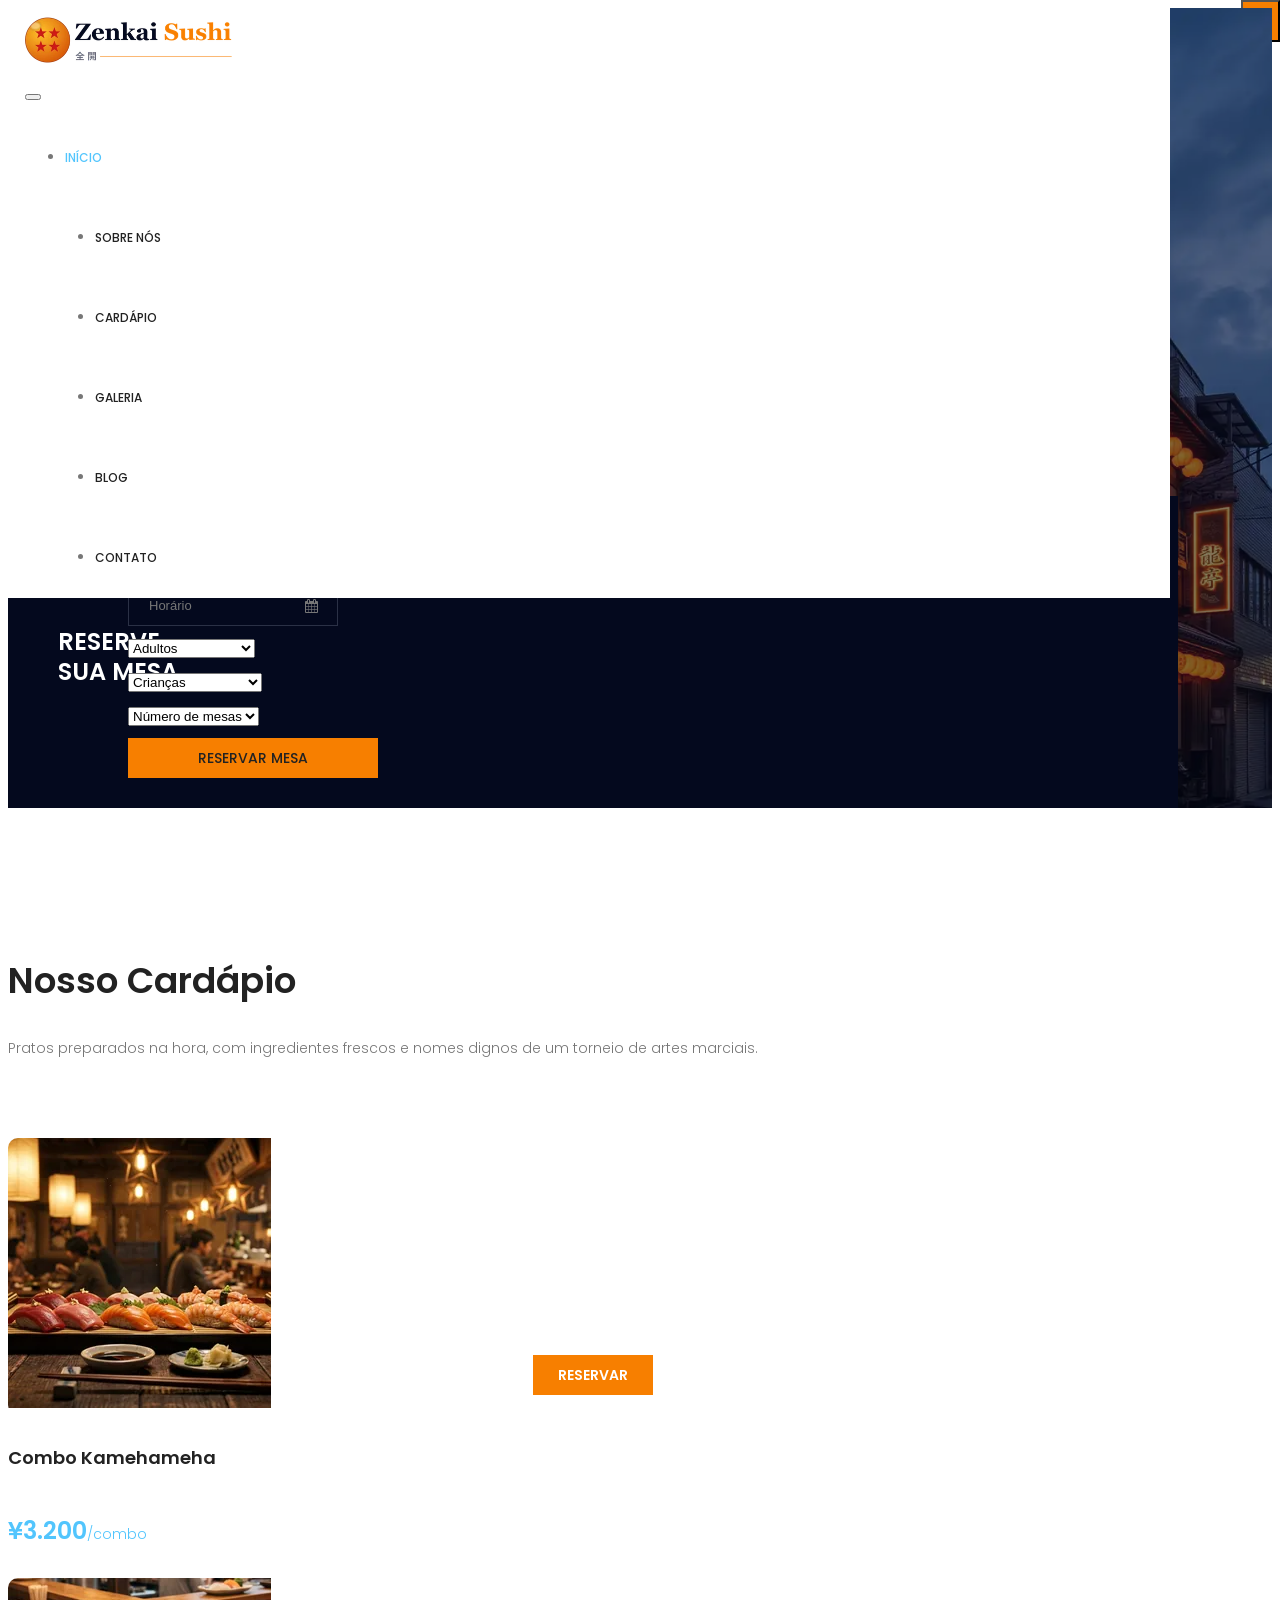
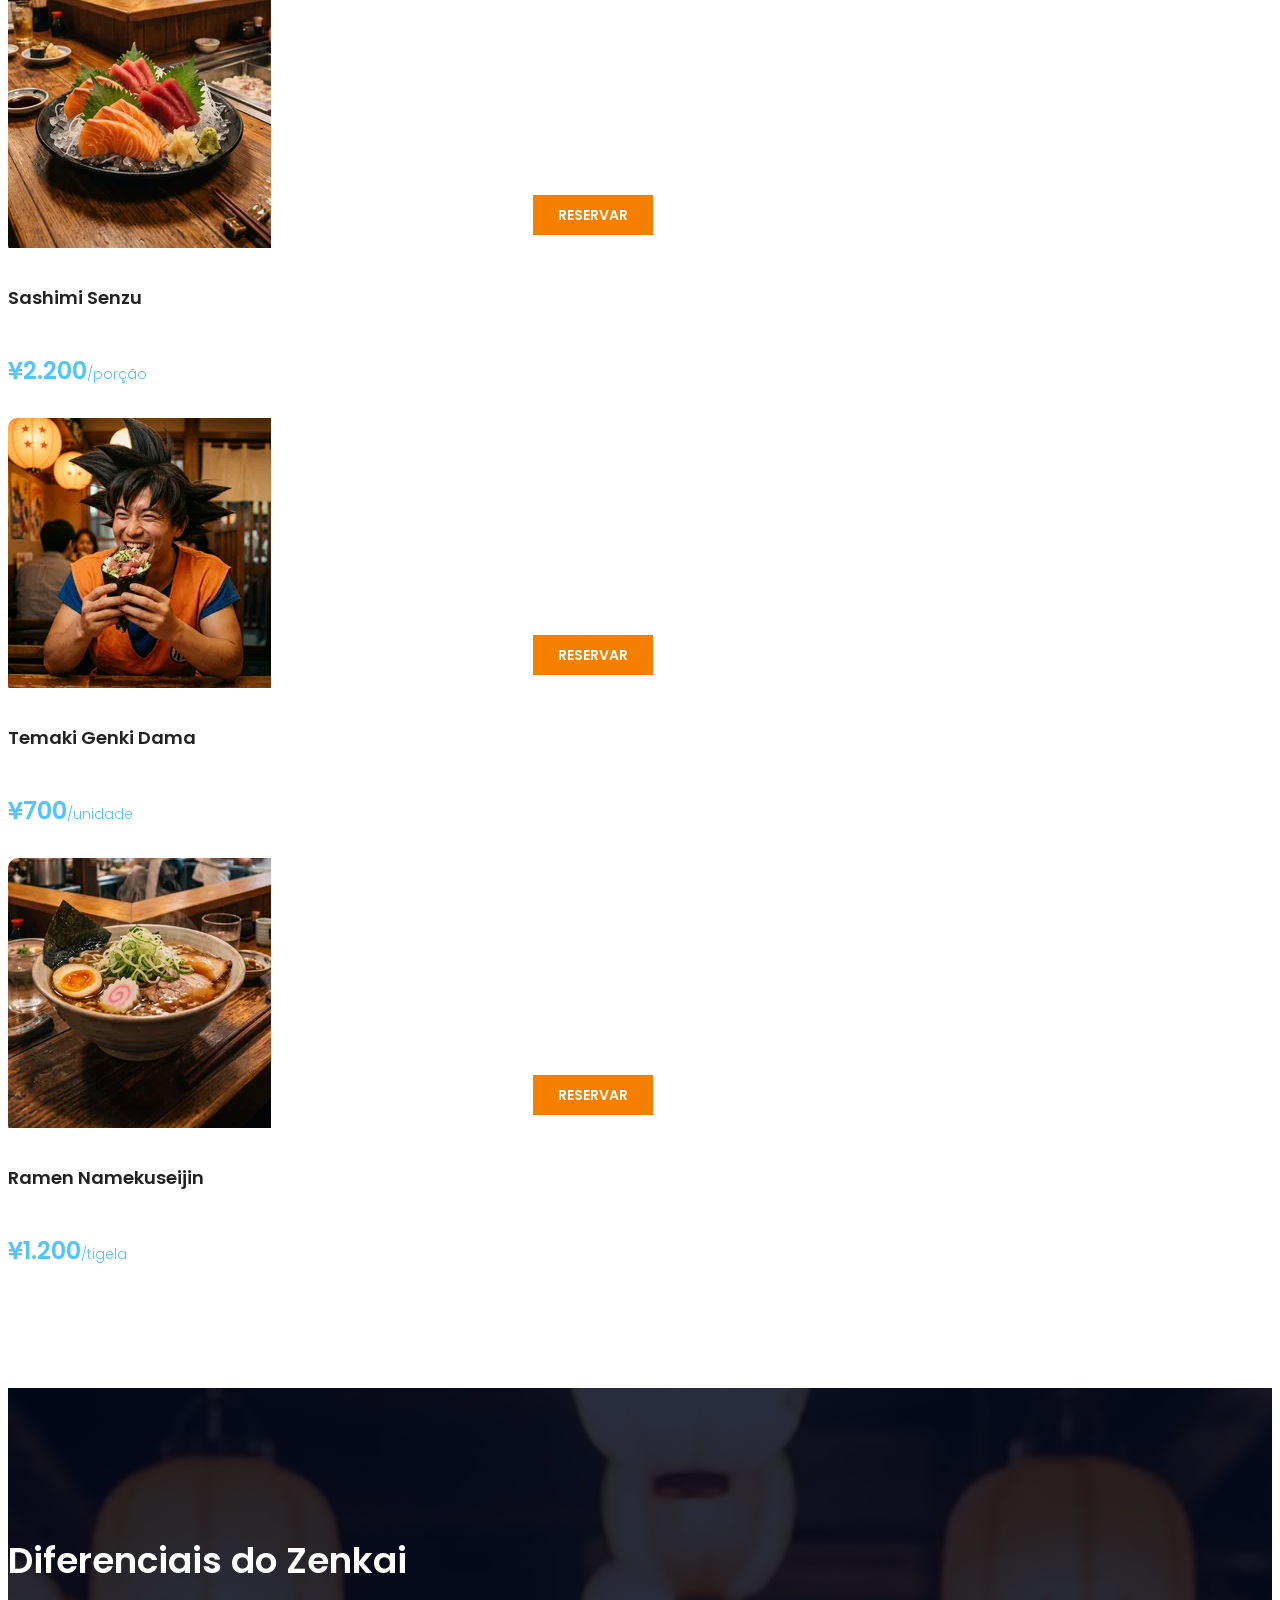
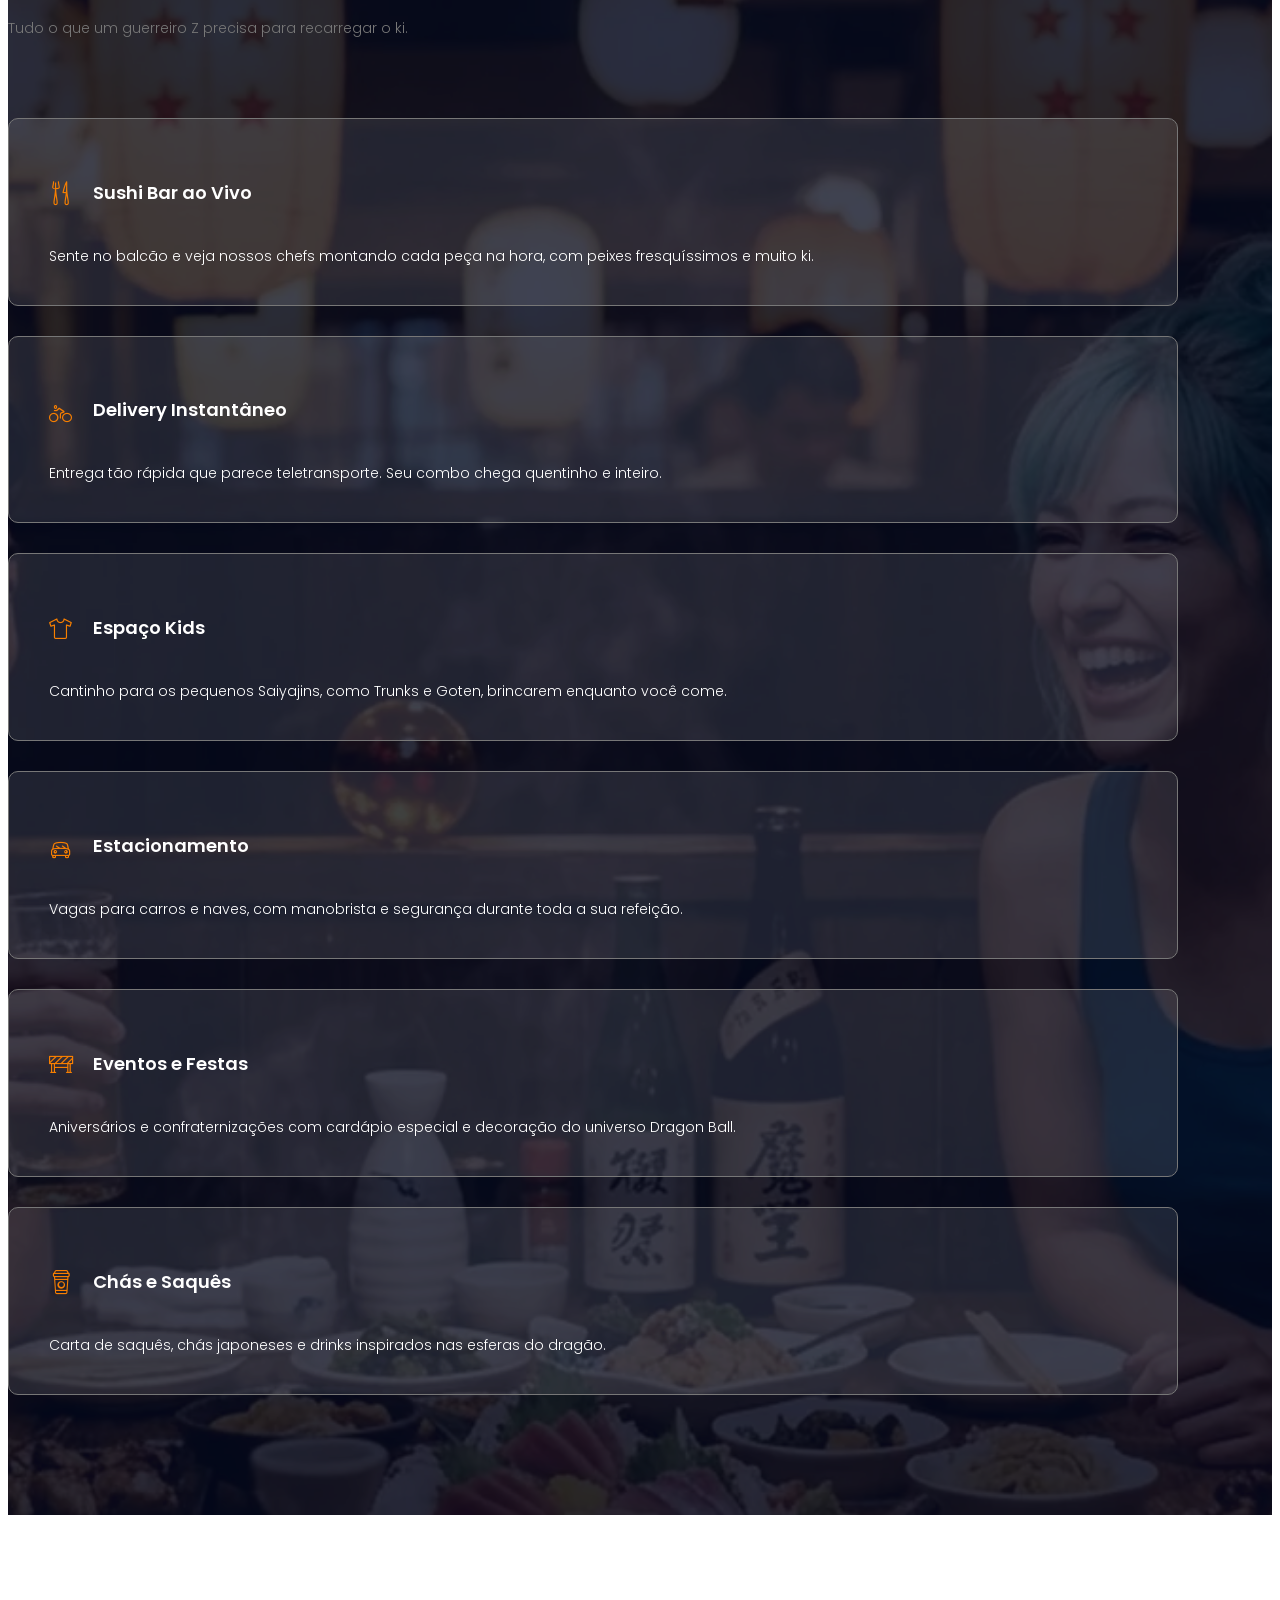
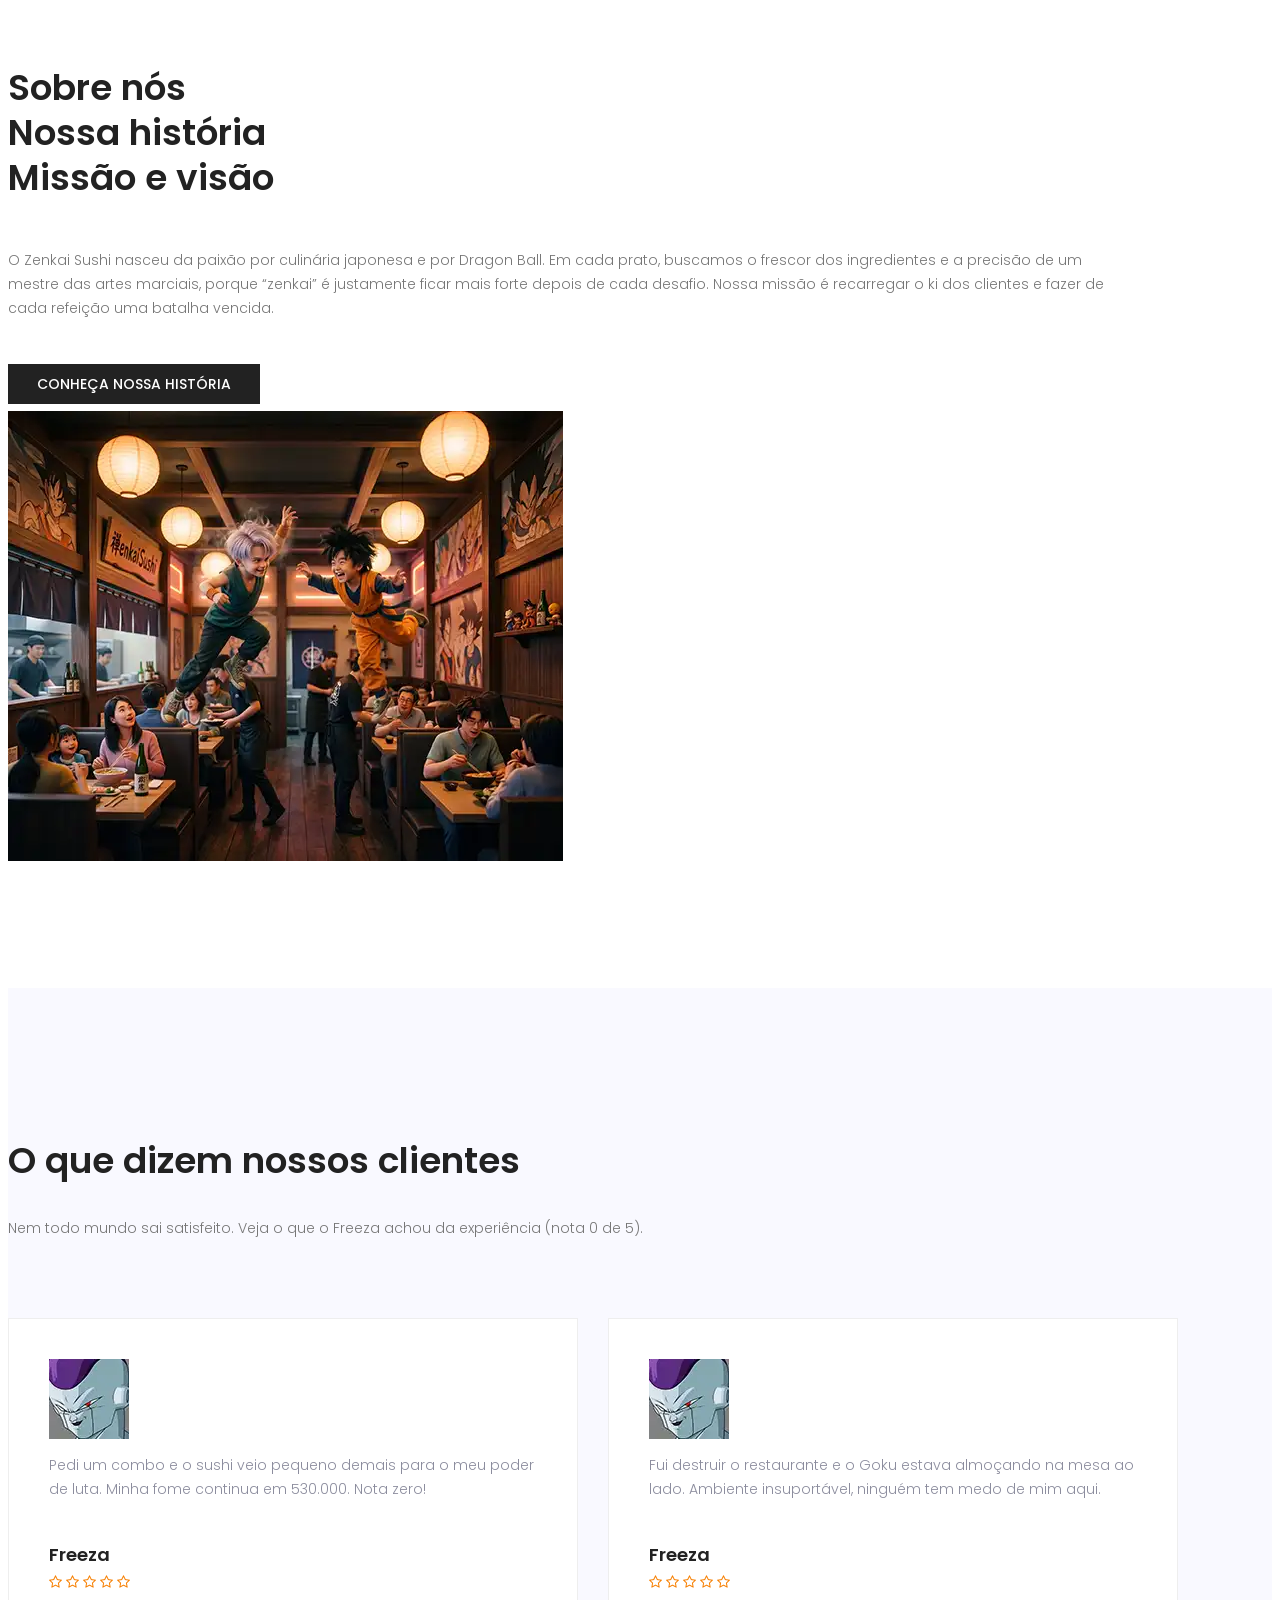
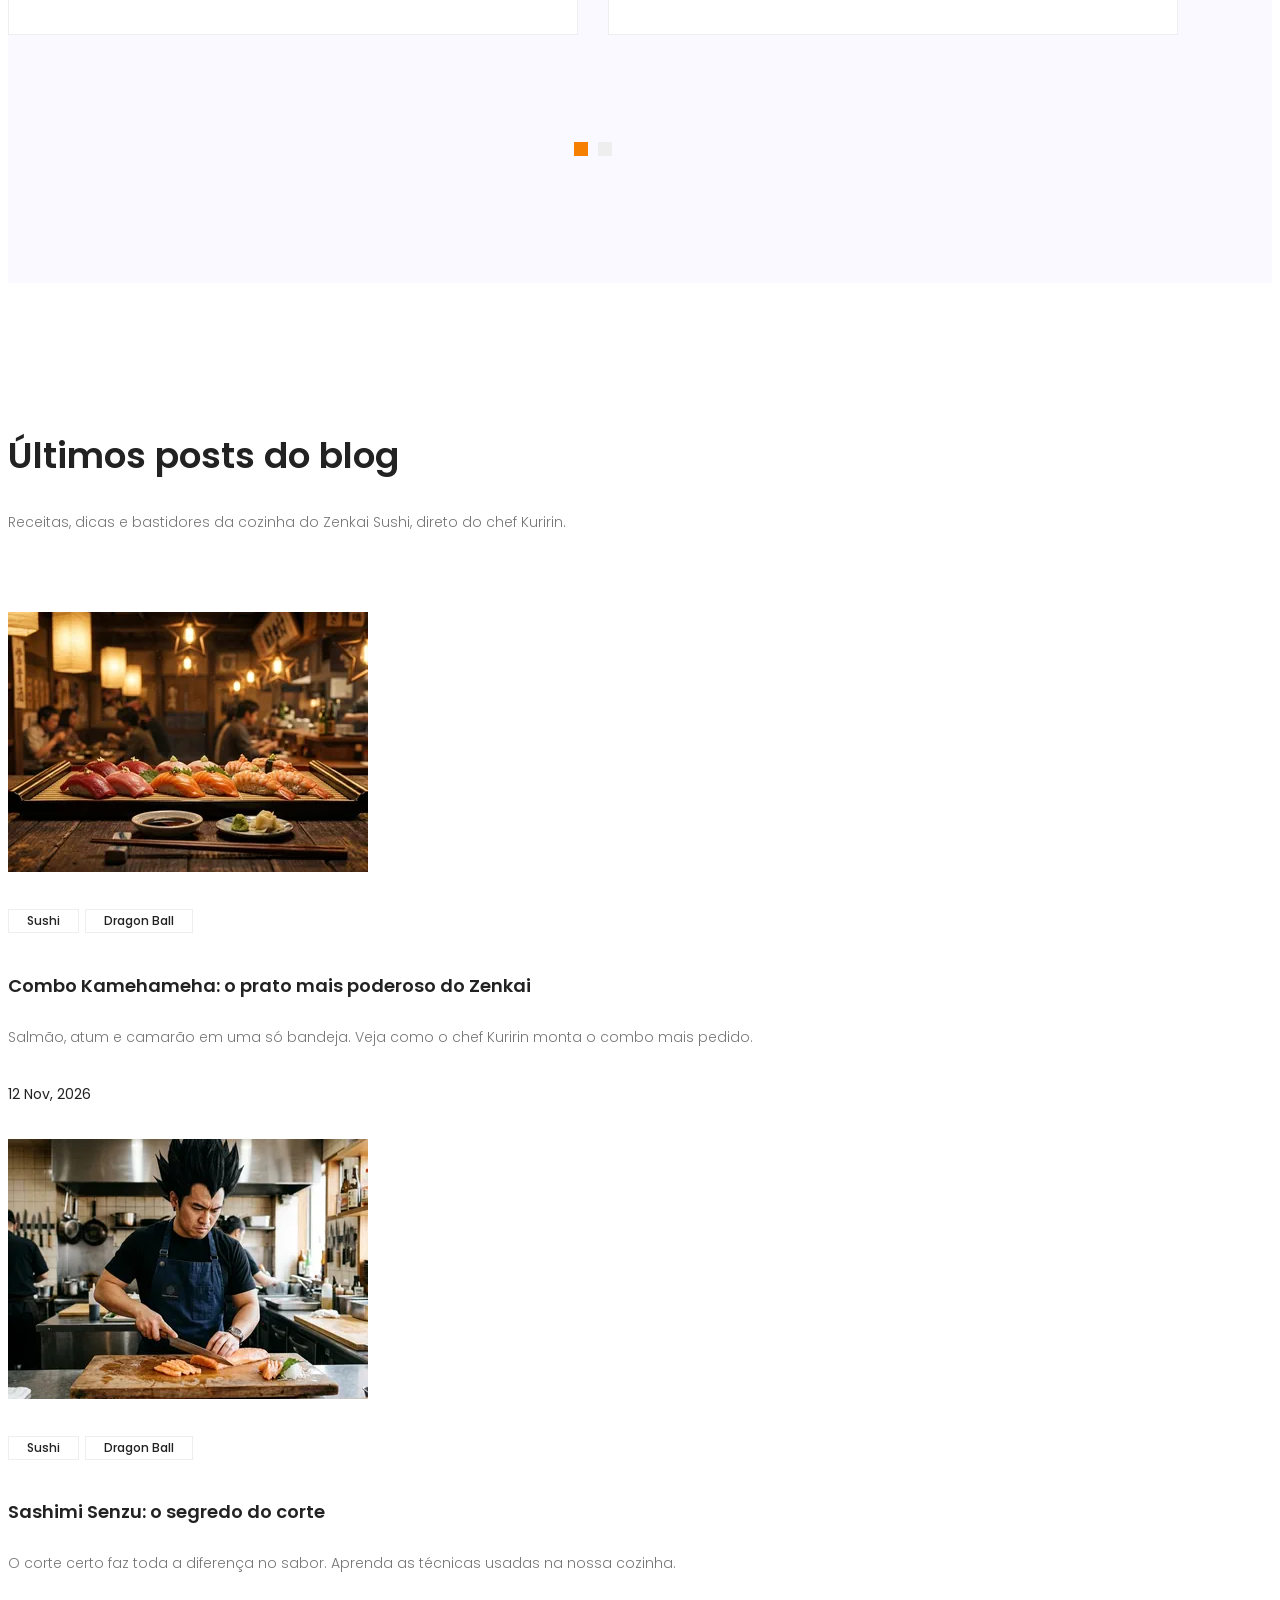
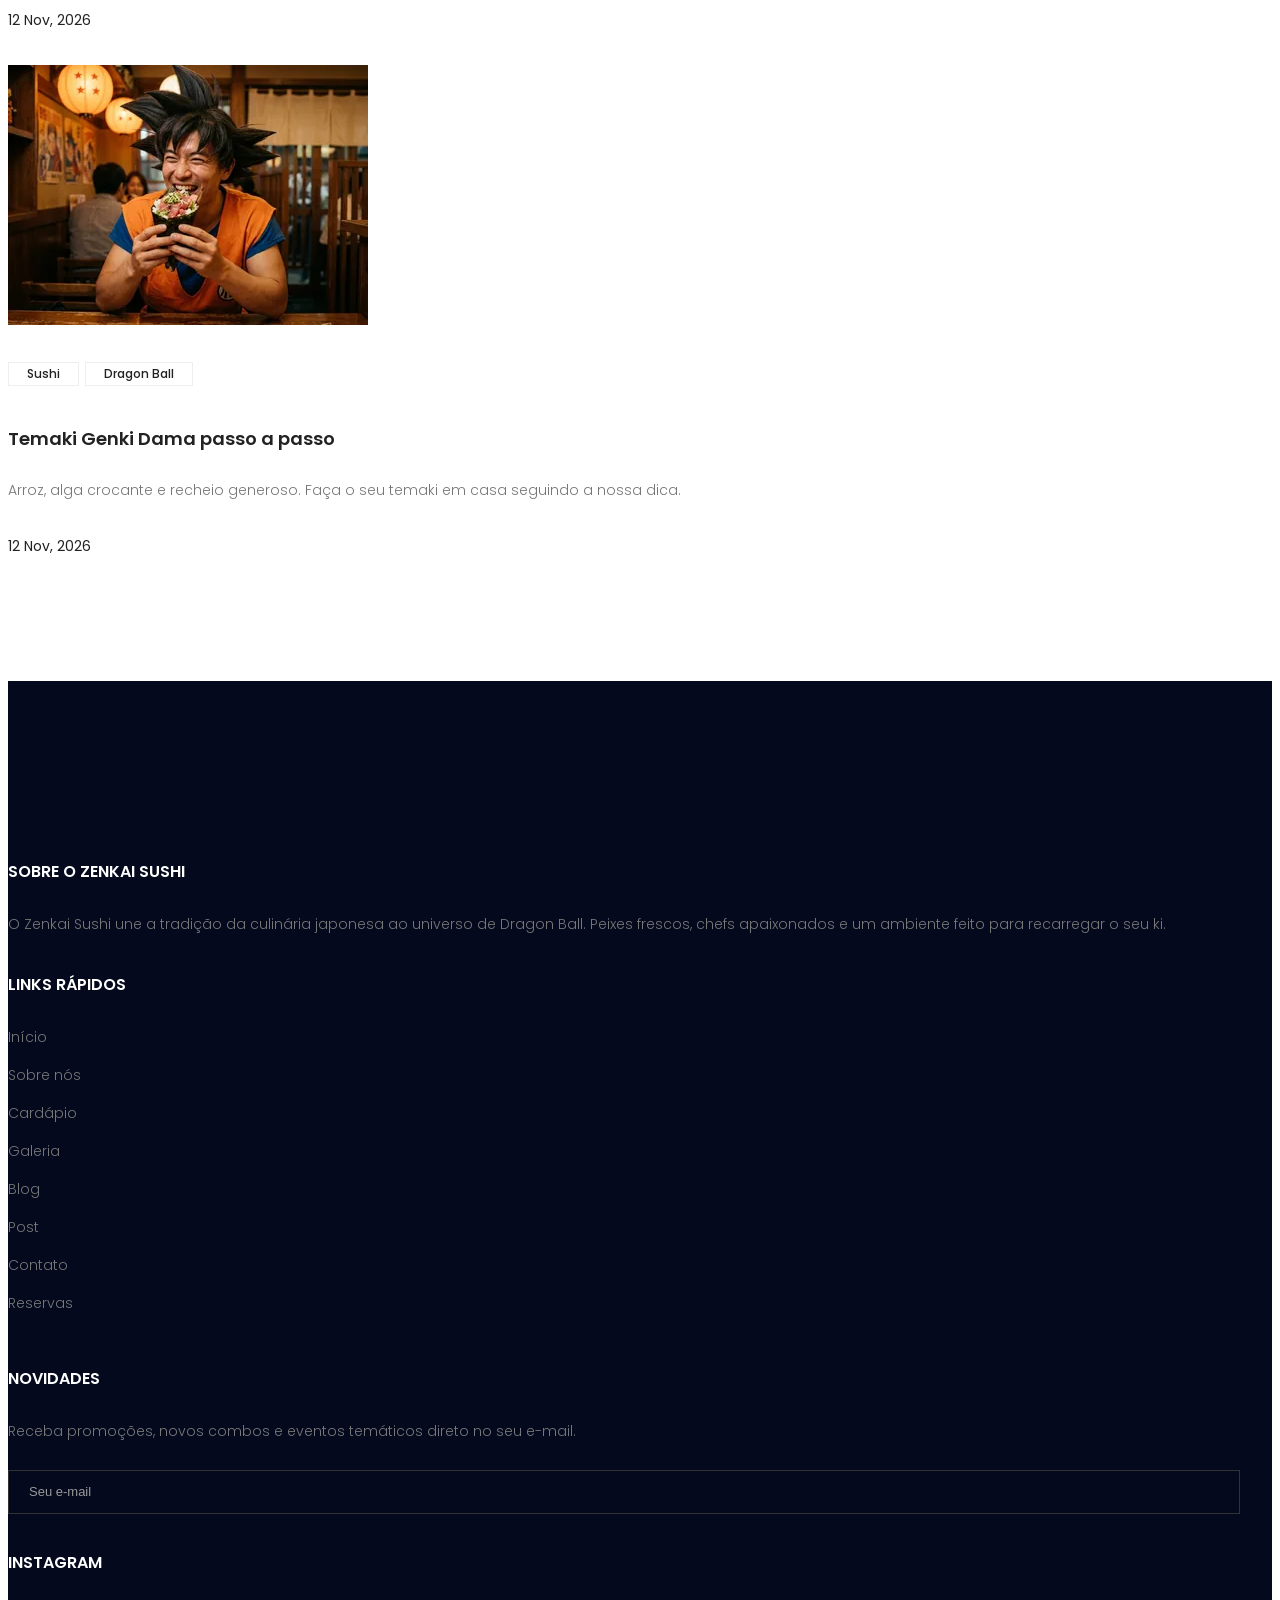
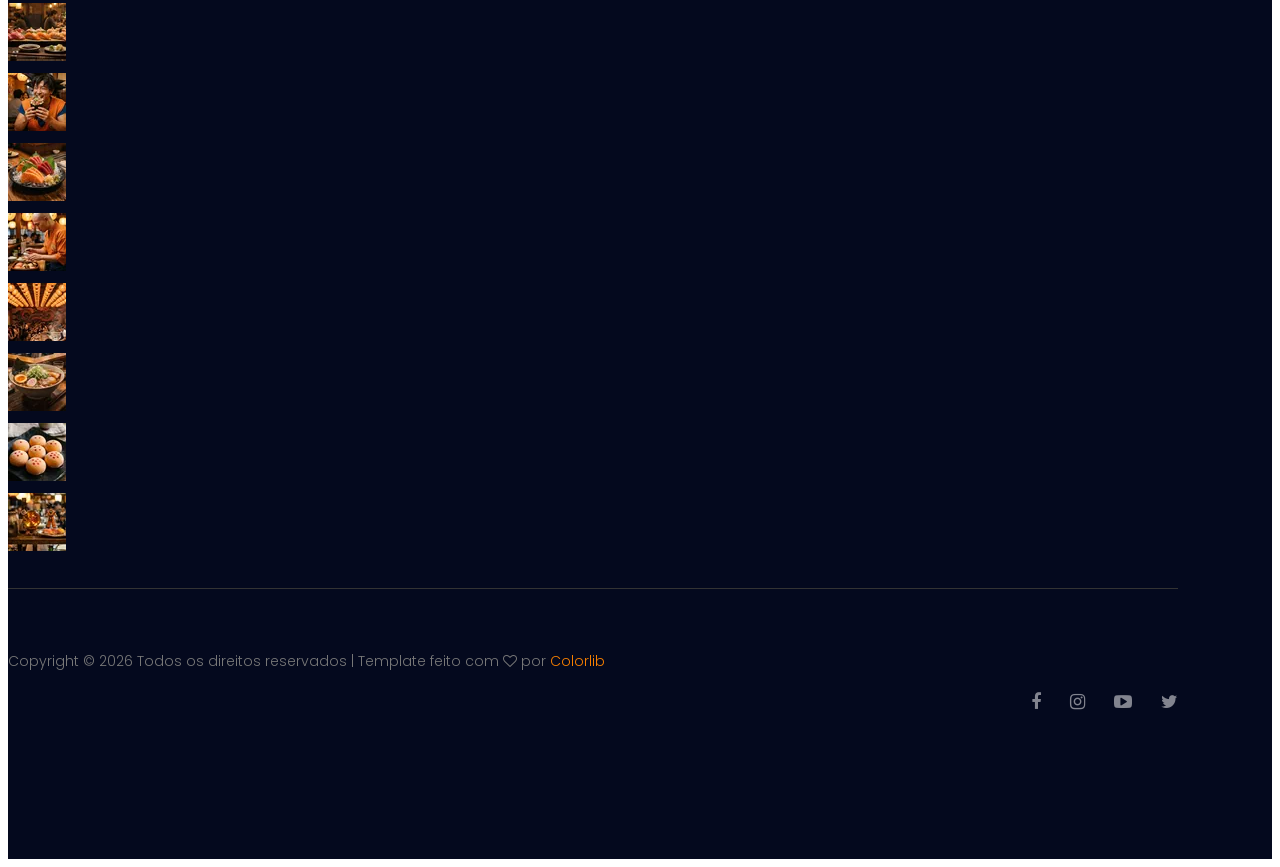
==== commit f38e8dda: "mudando localização" ====
--- a/index.html
+++ b/index.html
@@ -8,10 +8,10 @@
       content="width=device-width, initial-scale=1, shrink-to-fit=no"
     />
     <link rel="icon" href="image/favicon.png" type="image/png" />
-    <title>Zenkai Sushi | Restaurante Japonês Dragon Ball</title>
-    <meta name="description" content="Zenkai Sushi: restaurante japonês temático de Dragon Ball. Sushi, sashimi, temaki e ramen preparados na hora, com peixes fresquíssimos.">
-    <meta property="og:title" content="Zenkai Sushi | Restaurante Japonês Dragon Ball">
-    <meta property="og:description" content="Zenkai Sushi: restaurante japonês temático de Dragon Ball. Sushi, sashimi, temaki e ramen preparados na hora, com peixes fresquíssimos.">
+    <title>Zenkai Sushi | Restaurante Japonês Dragon Ball em Shibuya</title>
+    <meta name="description" content="Zenkai Sushi: restaurante japonês temático de Dragon Ball em Shibuya, Tóquio. Sushi, sashimi, temaki e ramen preparados na hora, com peixes fresquíssimos.">
+    <meta property="og:title" content="Zenkai Sushi | Restaurante Japonês Dragon Ball em Shibuya">
+    <meta property="og:description" content="Zenkai Sushi: restaurante japonês temático de Dragon Ball em Shibuya, Tóquio. Sushi, sashimi, temaki e ramen preparados na hora, com peixes fresquíssimos.">
     <meta property="og:type" content="website">
     <meta property="og:locale" content="pt_BR">
     <meta property="og:site_name" content="Zenkai Sushi">
@@ -212,7 +212,7 @@
 <a href="contact.html" class="btn theme_btn button_hover">Reservar</a>
 </div>
 <a href="cardapio.html"><h4 class="sec_h4">Combo Kamehameha</h4></a>
-<h5>R$129<small>/combo</small></h5>
+<h5>¥3.200<small>/combo</small></h5>
             </div>
           </div>
           <div class="col-lg-3 col-sm-6">
@@ -222,7 +222,7 @@
 <a href="contact.html" class="btn theme_btn button_hover">Reservar</a>
 </div>
 <a href="cardapio.html"><h4 class="sec_h4">Sashimi Senzu</h4></a>
-<h5>R$89<small>/porção</small></h5>
+<h5>¥2.200<small>/porção</small></h5>
             </div>
           </div>
           <div class="col-lg-3 col-sm-6">
@@ -232,7 +232,7 @@
 <a href="contact.html" class="btn theme_btn button_hover">Reservar</a>
 </div>
 <a href="cardapio.html"><h4 class="sec_h4">Temaki Genki Dama</h4></a>
-<h5>R$29<small>/unidade</small></h5>
+<h5>¥700<small>/unidade</small></h5>
             </div>
           </div>
           <div class="col-lg-3 col-sm-6">
@@ -242,7 +242,7 @@
 <a href="contact.html" class="btn theme_btn button_hover">Reservar</a>
 </div>
 <a href="cardapio.html"><h4 class="sec_h4">Ramen Namekuseijin</h4></a>
-<h5>R$59<small>/tigela</small></h5>
+<h5>¥1.200<small>/tigela</small></h5>
             </div>
           </div>
         </div>
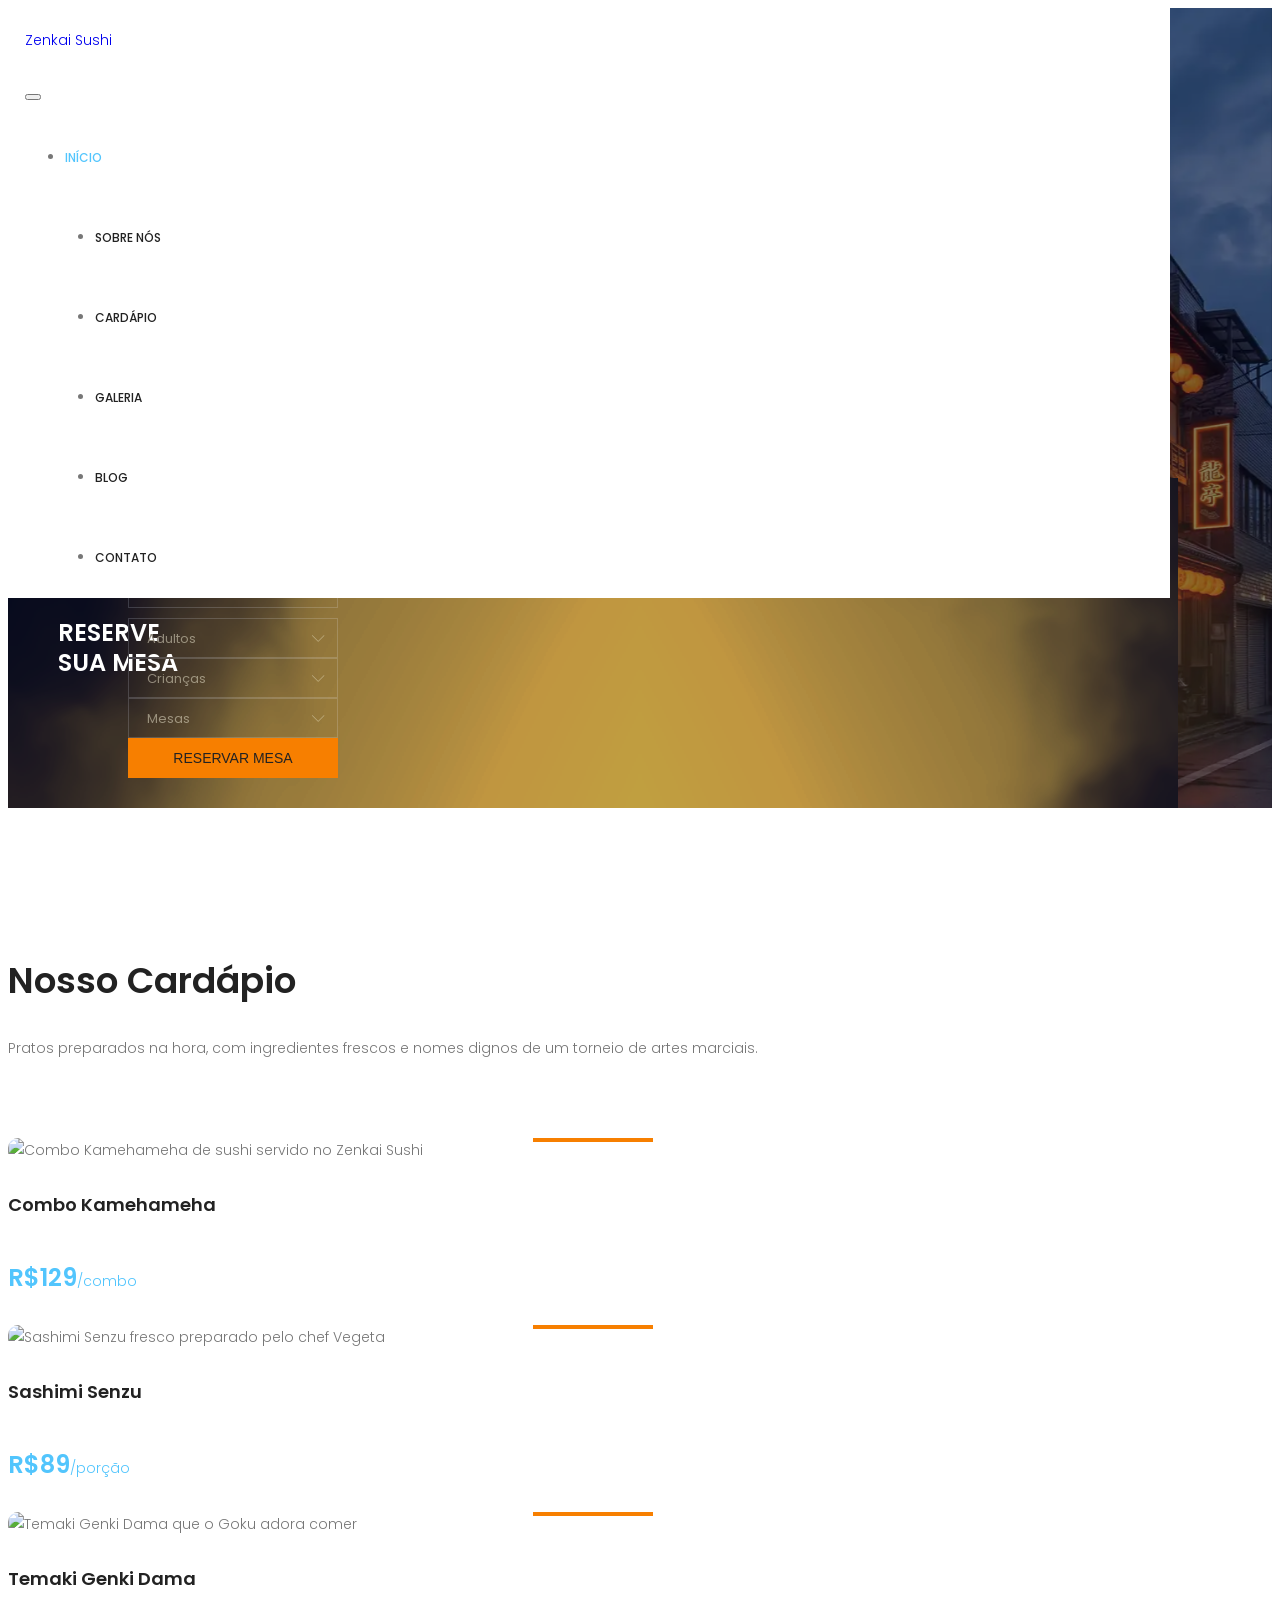
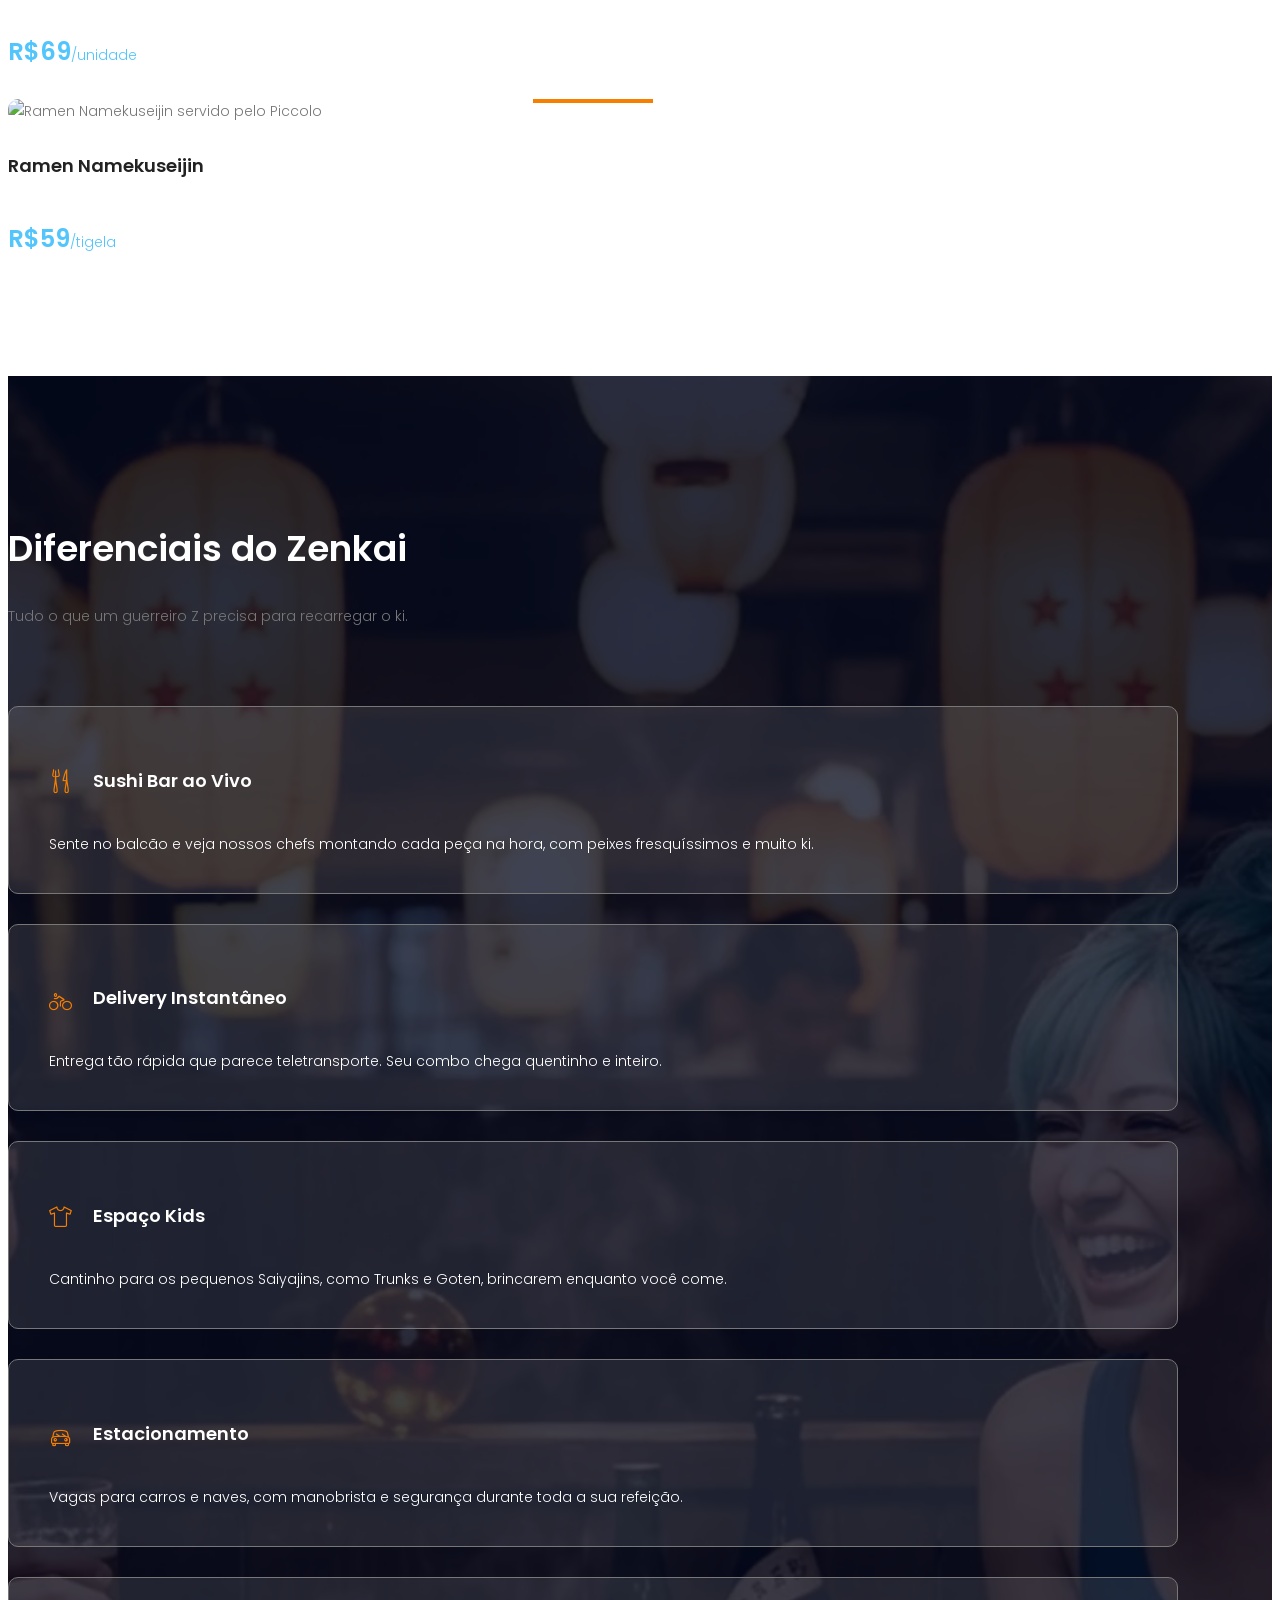
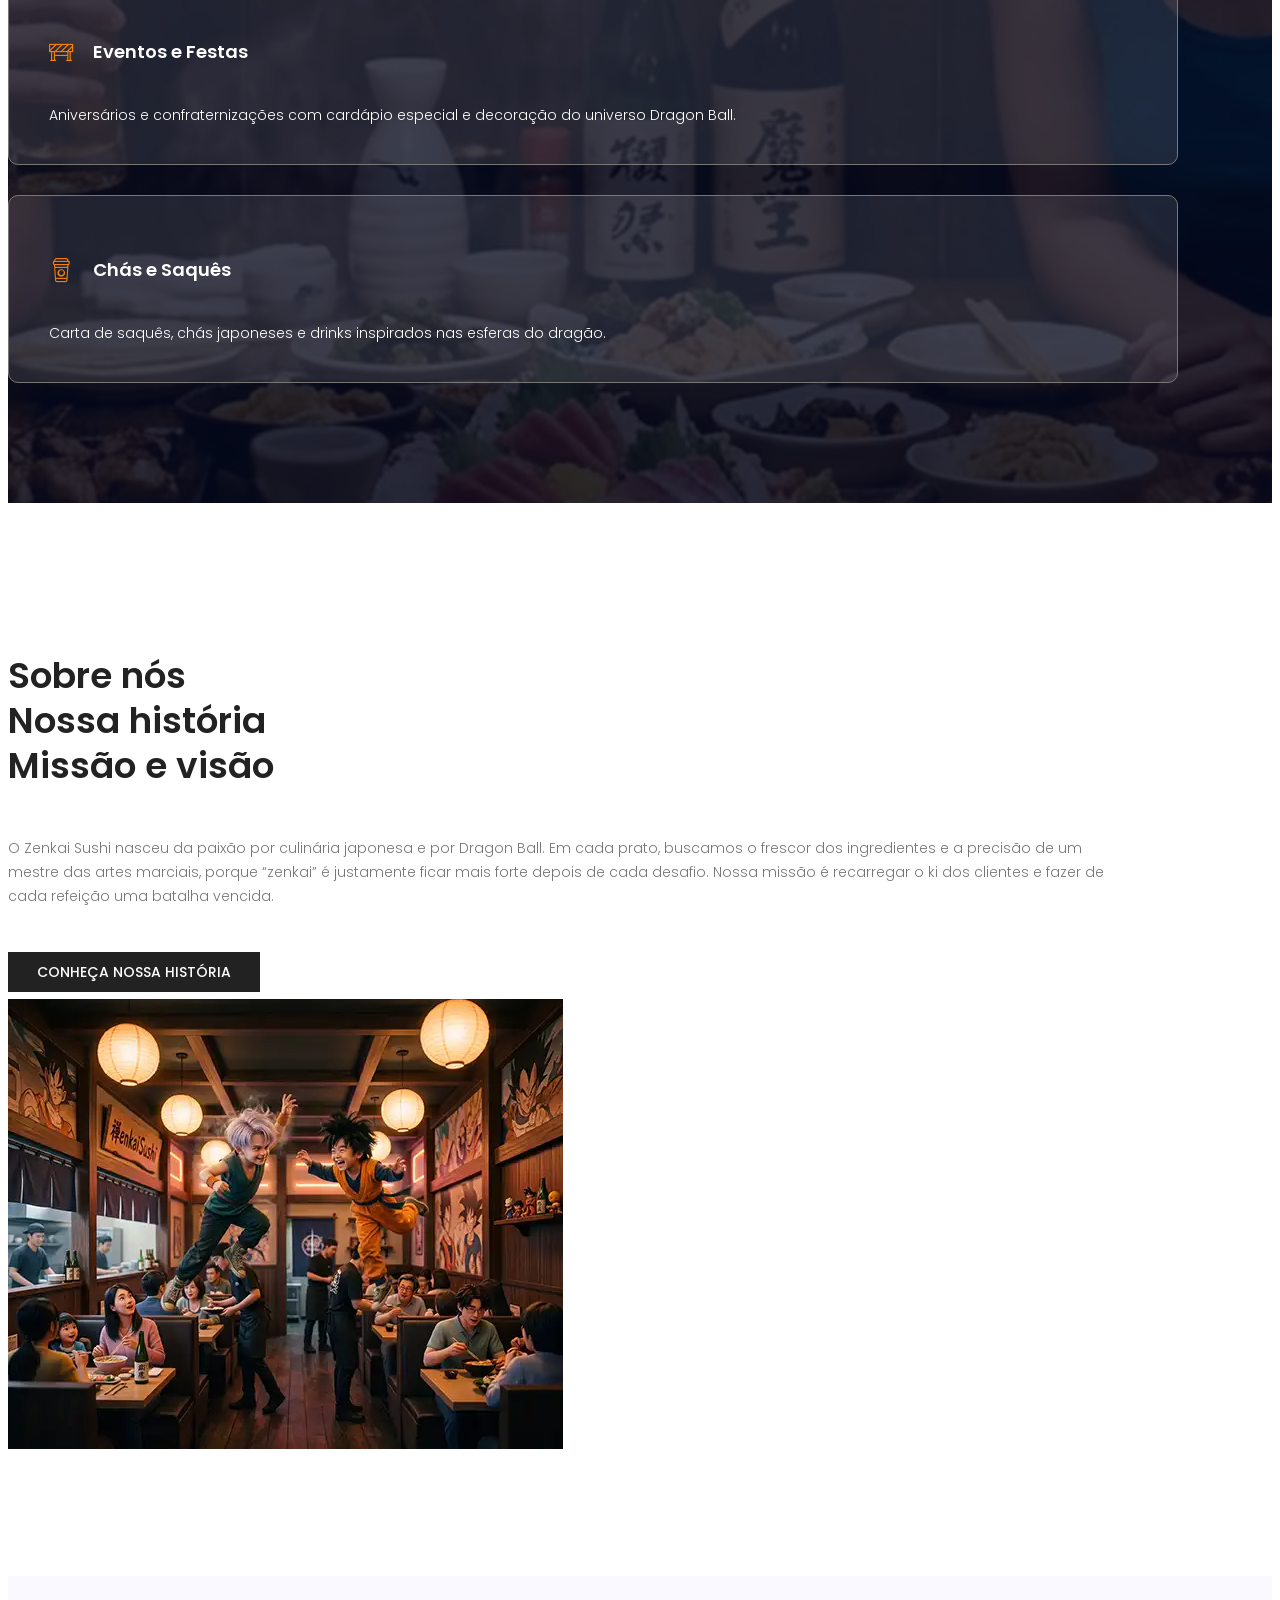
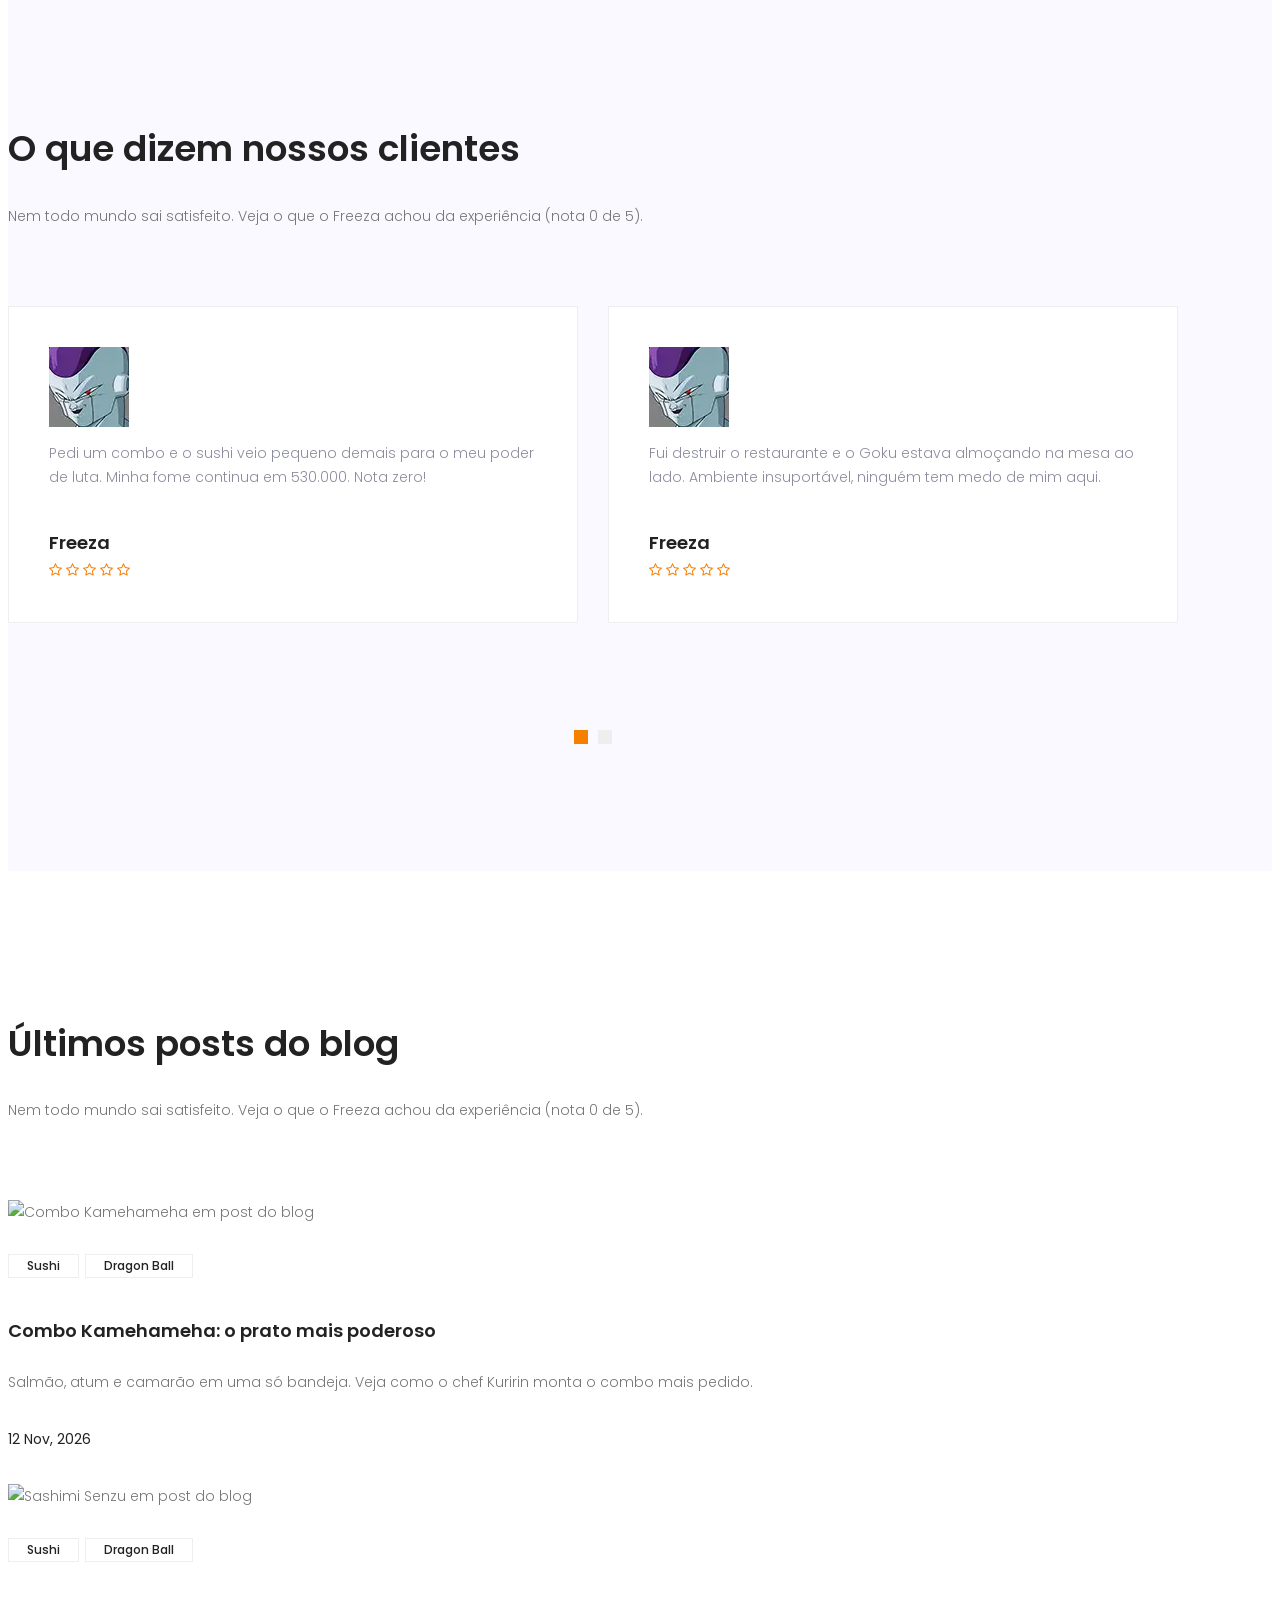
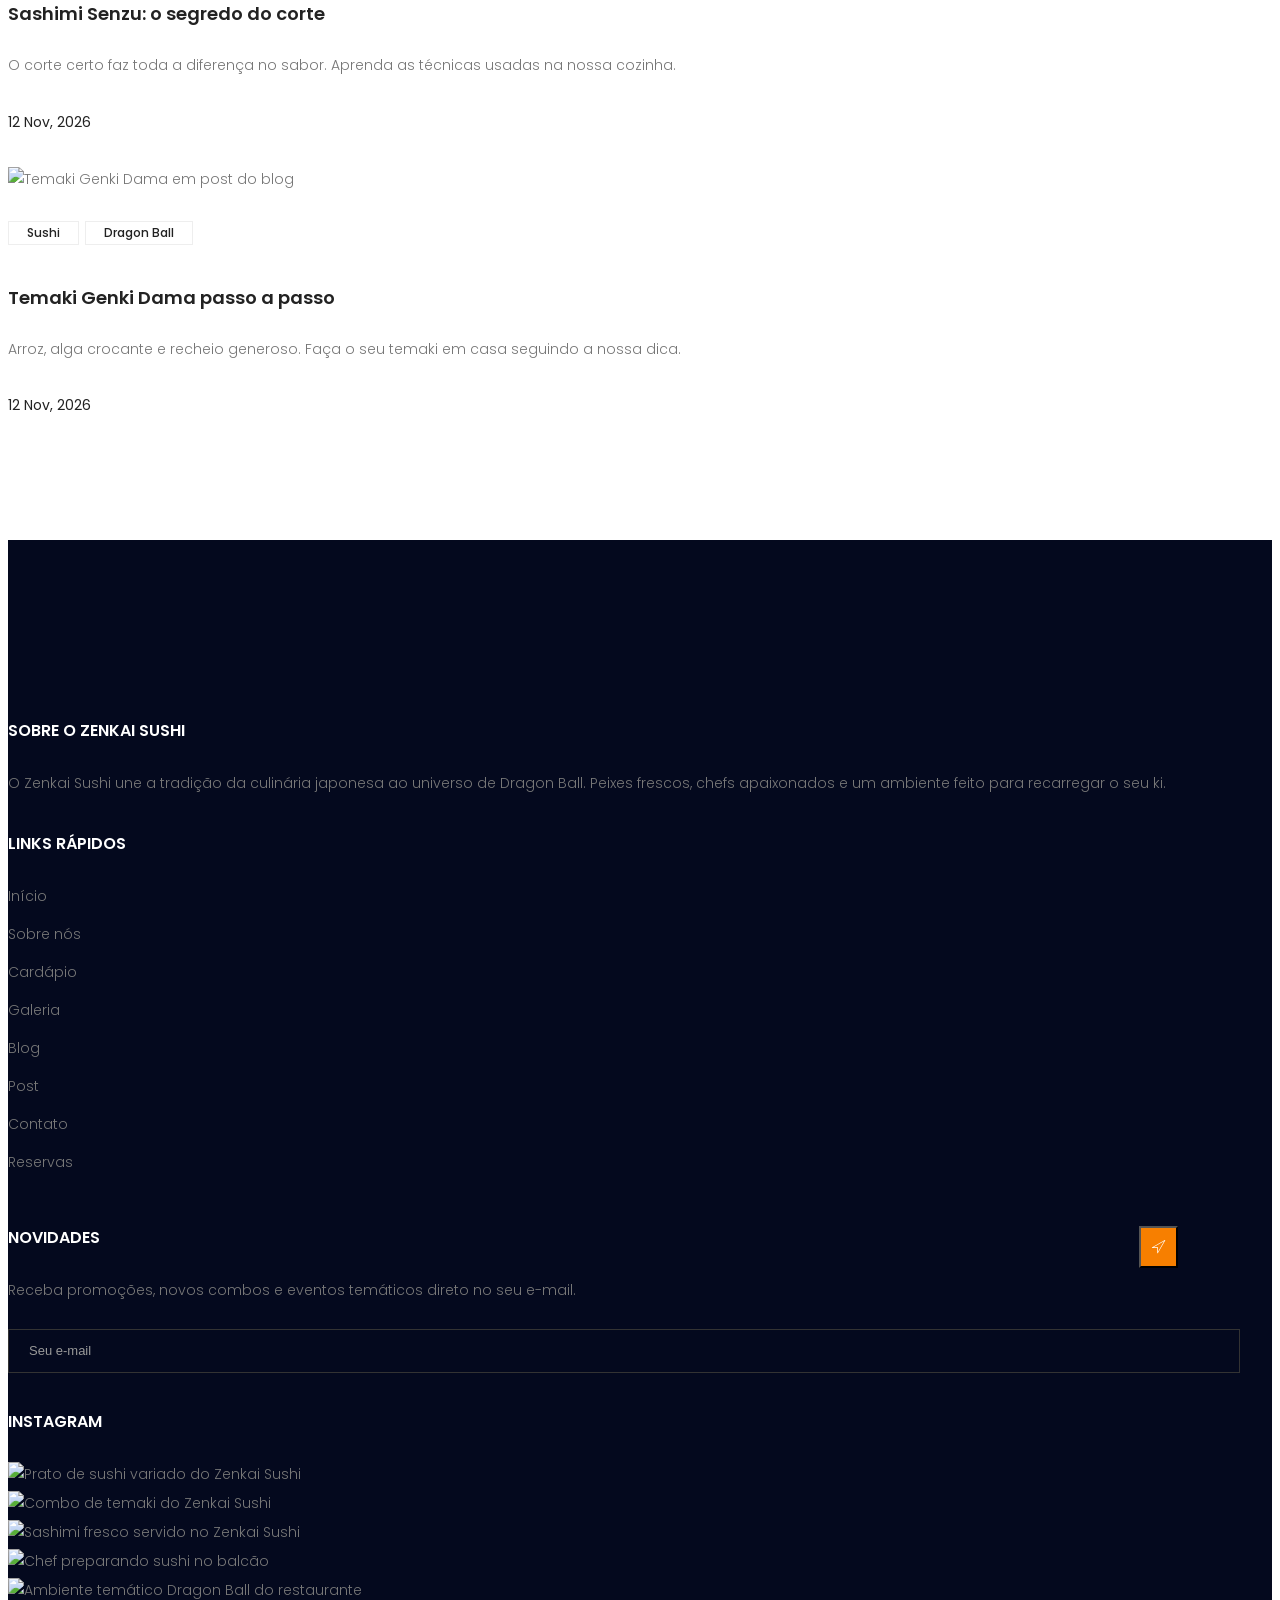
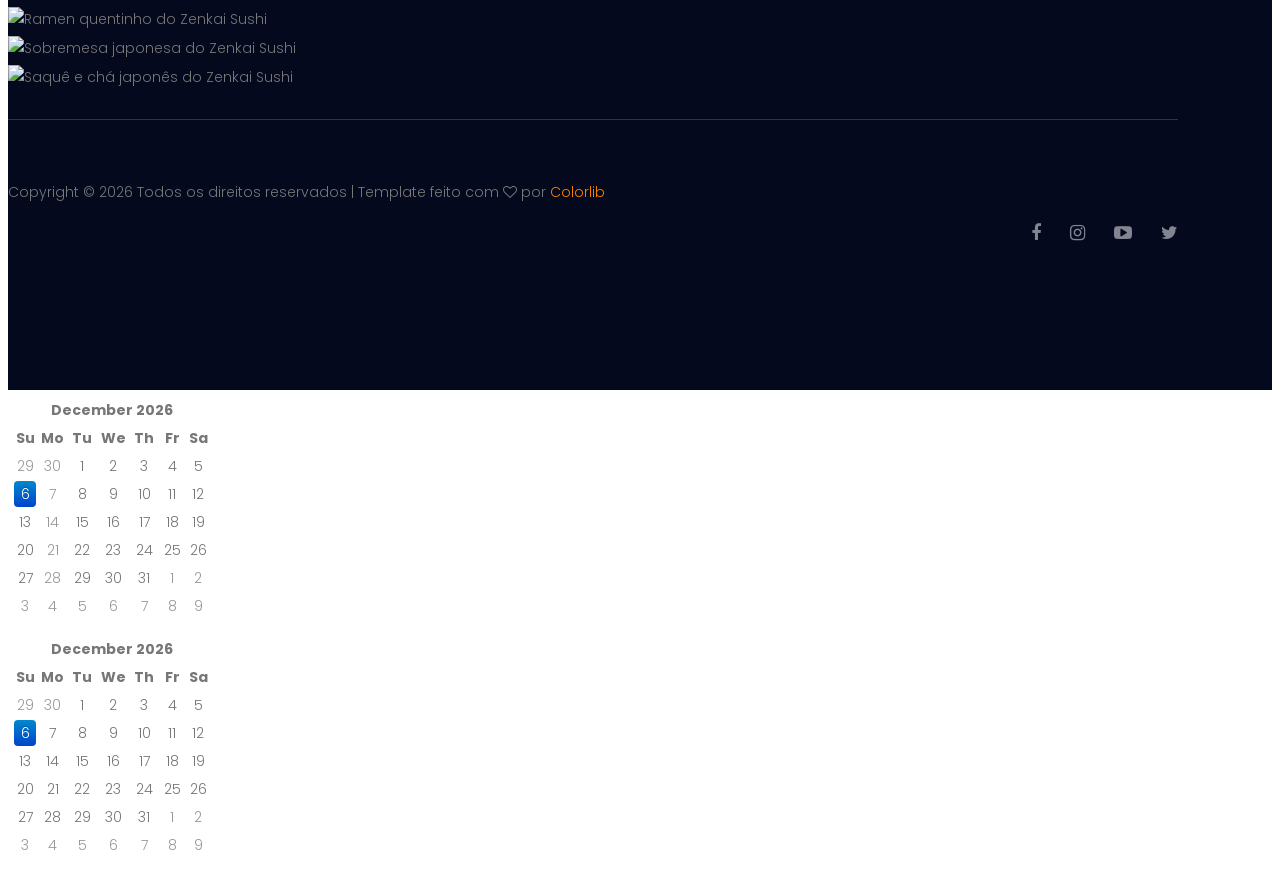
==== commit 94990ac0: "mudando animação" ====
--- a/index.html
+++ b/index.html
@@ -8,13 +8,7 @@
       content="width=device-width, initial-scale=1, shrink-to-fit=no"
     />
     <link rel="icon" href="image/favicon.png" type="image/png" />
-    <title>Zenkai Sushi | Restaurante Japonês Dragon Ball em Shibuya</title>
-    <meta name="description" content="Zenkai Sushi: restaurante japonês temático de Dragon Ball em Shibuya, Tóquio. Sushi, sashimi, temaki e ramen preparados na hora, com peixes fresquíssimos.">
-    <meta property="og:title" content="Zenkai Sushi | Restaurante Japonês Dragon Ball em Shibuya">
-    <meta property="og:description" content="Zenkai Sushi: restaurante japonês temático de Dragon Ball em Shibuya, Tóquio. Sushi, sashimi, temaki e ramen preparados na hora, com peixes fresquíssimos.">
-    <meta property="og:type" content="website">
-    <meta property="og:locale" content="pt_BR">
-    <meta property="og:site_name" content="Zenkai Sushi">
+    <title>Zenkai Sushi | Restaurante Japonês Dragon Ball</title>
     <!-- Bootstrap CSS -->
     <link rel="stylesheet" href="css/bootstrap.css" />
     <link rel="stylesheet" href="vendors/linericon/style.css" />
@@ -29,6 +23,9 @@
     <!-- main css -->
     <link rel="stylesheet" href="css/style.css" />
     <link rel="stylesheet" href="css/responsive.css" />
+<link rel="stylesheet" href="vendors/lenis/lenis.css" />
+<link rel="stylesheet" href="css/zenkai-motion.css" />
+<script>try{if(!sessionStorage.getItem("zk-pre")&&!matchMedia("(prefers-reduced-motion: reduce)").matches){document.documentElement.classList.add("zk-loading")}}catch(e){}</script>
   </head>
   <body>
     <!--================Header Area =================-->
@@ -36,7 +33,7 @@
       <div class="container">
         <nav class="navbar navbar-expand-lg navbar-light">
           <!-- Brand and toggle get grouped for better mobile display -->
-          <a class="navbar-brand logo_h" href="index.html"><img src="imagensOtimizadas/logo-zenkai-sushi-restaurante-japones.webp" alt="Logo do Zenkai Sushi, restaurante japonês temático de Dragon Ball" title="Zenkai Sushi" width="206" height="46"></a>
+          <a class="navbar-brand logo_h" href="index.html"><span class="logo_text">Zenkai <span>Sushi</span></span></a>
           <button
             class="navbar-toggler"
             type="button"
@@ -63,7 +60,7 @@
                 <a class="nav-link" href="about.html">Sobre nós</a>
               </li>
               <li class="nav-item">
-                <a class="nav-link" href="cardapio.html">Cardápio</a>
+                <a class="nav-link" href="accomodation.html">Cardápio</a>
               </li>
               <li class="nav-item">
                 <a class="nav-link" href="gallery.html">Galeria</a>
@@ -109,10 +106,10 @@
         <div class="container">
           <div class="banner_content text-center">
             <h6>Sushi com poder de Saiyajin</h6>
-            <h1>Recarregue o seu ki</h1>
+            <h2>Recarregue o seu ki</h2>
             <p>Peixes fresquíssimos, chefs lendários e um ambiente inspirado em Dragon Ball.<br />
 Venha viver o melhor da culinária japonesa no Zenkai Sushi.</p>
-            <a href="cardapio.html" class="btn theme_btn button_hover">Ver cardápio</a>
+            <a href="accomodation.html" class="btn theme_btn button_hover">Ver cardápio</a>
           </div>
         </div>
       </div>
@@ -125,7 +122,7 @@
               </h2>
             </div>
             <div class="col-md-9">
-              <div class="boking_table">
+              <form class="boking_table" data-zk-form="reserva">
                 <div class="row">
                   <div class="col-md-4">
                     <div class="book_tabel_item">
@@ -134,7 +131,7 @@
                           <input
                             type="text"
                             class="form-control"
-                            placeholder="Data da reserva"
+                            name="data" placeholder="Data da reserva" autocomplete="off"
                           />
                           <span class="input-group-addon">
                             <i class="fa fa-calendar" aria-hidden="true"></i>
@@ -146,7 +143,7 @@
                           <input
                             type="text"
                             class="form-control"
-                            placeholder="Horário"
+                            name="horario" placeholder="Horário" autocomplete="off"
                           />
                           <span class="input-group-addon">
                             <i class="fa fa-calendar" aria-hidden="true"></i>
@@ -158,7 +155,7 @@
                   <div class="col-md-4">
                     <div class="book_tabel_item">
                       <div class="input-group">
-                        <select class="wide">
+                        <select class="wide" name="adultos">
                           <option data-display="Adultos">Adultos</option>
 <option value="1">1 adulto</option>
 <option value="2">2 adultos</option>
@@ -166,7 +163,7 @@
                         </select>
                       </div>
                       <div class="input-group">
-                        <select class="wide">
+                        <select class="wide" name="criancas">
                           <option data-display="Crianças">Crianças</option>
 <option value="1">1 criança</option>
 <option value="2">2 crianças</option>
@@ -178,18 +175,18 @@
                   <div class="col-md-4">
                     <div class="book_tabel_item">
                       <div class="input-group">
-                        <select class="wide">
+                        <select class="wide" name="mesas">
                           <option data-display="Mesas">Número de mesas</option>
 <option value="1">1 mesa</option>
 <option value="2">2 mesas</option>
 <option value="3">3 mesas</option>
                         </select>
                       </div>
-                      <a class="book_now_btn button_hover" href="contact.html">Reservar mesa</a>
+                      <button type="submit" class="book_now_btn button_hover">Reservar mesa</button>
                     </div>
                   </div>
                 </div>
-              </div>
+              </form>
             </div>
           </div>
         </div>
@@ -208,41 +205,41 @@
           <div class="col-lg-3 col-sm-6">
             <div class="accomodation_item text-center">
               <div class="hotel_img">
-                <img src="imagensOtimizadas/prato-combo-kamehameha-bandeja-bambu-zenkai-sushi.webp" alt="Combo Kamehameha de sushi servido no Zenkai Sushi" title="Combo Kamehameha - Zenkai Sushi" loading="lazy" decoding="async">
+                <img src="imagensOtimizadas/garcom-servindo-clientes-zenkai-sushi.webp" alt="Combo Kamehameha de sushi servido no Zenkai Sushi" title="Combo Kamehameha - Zenkai Sushi">
 <a href="contact.html" class="btn theme_btn button_hover">Reservar</a>
 </div>
-<a href="cardapio.html"><h4 class="sec_h4">Combo Kamehameha</h4></a>
-<h5>¥3.200<small>/combo</small></h5>
+<a href="accomodation.html"><h4 class="sec_h4">Combo Kamehameha</h4></a>
+<h5>R$129<small>/combo</small></h5>
             </div>
           </div>
           <div class="col-lg-3 col-sm-6">
             <div class="accomodation_item text-center">
               <div class="hotel_img">
-                <img src="imagensOtimizadas/prato-sashimi-senzu-salmao-atum-zenkai-sushi.webp" alt="Sashimi Senzu de salmão e atum fresco servido no Zenkai Sushi" title="Sashimi Senzu - Zenkai Sushi" loading="lazy" decoding="async">
+                <img src="imagensOtimizadas/vegeta-cozinhando-sushi-zenkai-sushi.webp" alt="Sashimi Senzu fresco preparado pelo chef Vegeta" title="Sashimi Senzu - Zenkai Sushi">
 <a href="contact.html" class="btn theme_btn button_hover">Reservar</a>
 </div>
-<a href="cardapio.html"><h4 class="sec_h4">Sashimi Senzu</h4></a>
-<h5>¥2.200<small>/porção</small></h5>
+<a href="accomodation.html"><h4 class="sec_h4">Sashimi Senzu</h4></a>
+<h5>R$89<small>/porção</small></h5>
             </div>
           </div>
           <div class="col-lg-3 col-sm-6">
             <div class="accomodation_item text-center">
               <div class="hotel_img">
-                <img src="imagensOtimizadas/prato-temaki-genki-dama-goku-zenkai-sushi.webp" alt="Temaki Genki Dama que o Goku adora comer" title="Temaki Genki Dama - Zenkai Sushi" loading="lazy" decoding="async">
+                <img src="imagensOtimizadas/goku-comendo-sushi-clientes-zenkai-sushi.webp" alt="Temaki Genki Dama que o Goku adora comer" title="Temaki Genki Dama - Zenkai Sushi">
 <a href="contact.html" class="btn theme_btn button_hover">Reservar</a>
 </div>
-<a href="cardapio.html"><h4 class="sec_h4">Temaki Genki Dama</h4></a>
-<h5>¥700<small>/unidade</small></h5>
+<a href="accomodation.html"><h4 class="sec_h4">Temaki Genki Dama</h4></a>
+<h5>R$69<small>/unidade</small></h5>
             </div>
           </div>
           <div class="col-lg-3 col-sm-6">
             <div class="accomodation_item text-center">
               <div class="hotel_img">
-                <img src="imagensOtimizadas/prato-ramen-namekuseijin-tigela-zenkai-sushi.webp" alt="Ramen Namekuseijin fumegante com ovo e narutomaki" title="Ramen Namekuseijin - Zenkai Sushi" loading="lazy" decoding="async">
+                <img src="imagensOtimizadas/piccolo-recebendo-clientes-zenkai-sushi.webp" alt="Ramen Namekuseijin servido pelo Piccolo" title="Ramen Namekuseijin - Zenkai Sushi">
 <a href="contact.html" class="btn theme_btn button_hover">Reservar</a>
 </div>
-<a href="cardapio.html"><h4 class="sec_h4">Ramen Namekuseijin</h4></a>
-<h5>¥1.200<small>/tigela</small></h5>
+<a href="accomodation.html"><h4 class="sec_h4">Ramen Namekuseijin</h4></a>
+<h5>R$59<small>/tigela</small></h5>
             </div>
           </div>
         </div>
@@ -323,7 +320,8 @@
             <img
               class="img-fluid"
               src="imagensOtimizadas/trunks-goten-brincando-restaurante-zenkai-sushi.webp"
-              alt="Trunks e Goten brincando no interior do restaurante" title="Trunks e Goten brincando no Zenkai Sushi" loading="lazy" decoding="async" />
+              alt="Trunks e Goten brincando no interior do restaurante" title="Trunks e Goten brincando no Zenkai Sushi"
+            />
           </div>
         </div>
       </div>
@@ -342,7 +340,8 @@
             <img
               class="rounded-circle"
               src="imagensOtimizadas/cliente-avaliacao-depoimento-zenkai-sushi.webp"
-              alt="Freeza reclamando do tamanho do sushi no Zenkai Sushi" title="Freeza reclama do sushi pequeno" loading="lazy" decoding="async" />
+              alt="Freeza, cliente insatisfeito com o Zenkai Sushi" title="Freeza, cliente insatisfeito"
+            />
             <div class="media-body">
               <p>Pedi um combo e o sushi veio pequeno demais para o meu poder de luta. Minha fome continua em 530.000. Nota zero!</p>
               <a href="#"><h4 class="sec_h4">Freeza</h4></a>
@@ -359,7 +358,8 @@
             <img
               class="rounded-circle"
               src="imagensOtimizadas/cliente-avaliacao-depoimento-zenkai-sushi.webp"
-              alt="Freeza, cliente insatisfeito porque o Goku almoçava na mesa ao lado" title="Freeza e o Goku na mesa ao lado" loading="lazy" decoding="async" />
+              alt="Freeza, cliente insatisfeito com o Zenkai Sushi" title="Freeza, cliente insatisfeito"
+            />
             <div class="media-body">
               <p>Fui destruir o restaurante e o Goku estava almoçando na mesa ao lado. Ambiente insuportável, ninguém tem medo de mim aqui.</p>
               <a href="#"><h4 class="sec_h4">Freeza</h4></a>
@@ -376,7 +376,8 @@
             <img
               class="rounded-circle"
               src="imagensOtimizadas/cliente-avaliacao-depoimento-zenkai-sushi.webp"
-              alt="Freeza reclamando da espera pelo temaki no Zenkai Sushi" title="Freeza reclama da espera pelo temaki" loading="lazy" decoding="async" />
+              alt="Freeza, cliente insatisfeito com o Zenkai Sushi" title="Freeza, cliente insatisfeito"
+            />
             <div class="media-body">
               <p>Esperei 5 minutos pelo meu temaki. Já destruí planetas por menos do que isso. Péssimo atendimento!</p>
               <a href="#"><h4 class="sec_h4">Freeza</h4></a>
@@ -393,7 +394,8 @@
             <img
               class="rounded-circle"
               src="imagensOtimizadas/cliente-avaliacao-depoimento-zenkai-sushi.webp"
-              alt="Freeza reclamando do chá morno e do saquê do Piccolo" title="Freeza reclama do chá e do saquê" loading="lazy" decoding="async" />
+              alt="Freeza, cliente insatisfeito com o Zenkai Sushi" title="Freeza, cliente insatisfeito"
+            />
             <div class="media-body">
               <p>O chá do Piccolo estava morno e o saquê não tinha nem 1% do meu poder. Jamais voltarei... talvez volte só para reclamar de novo.</p>
               <a href="#"><h4 class="sec_h4">Freeza</h4></a>
@@ -416,20 +418,20 @@
       <div class="container">
         <div class="section_title text-center">
           <h2 class="title_color">Últimos posts do blog</h2>
-          <p>Receitas, dicas e bastidores da cozinha do Zenkai Sushi, direto do chef Kuririn.</p>
+          <p>Nem todo mundo sai satisfeito. Veja o que o Freeza achou da experiência (nota 0 de 5).</p>
         </div>
         <div class="row mb_30">
           <div class="col-lg-4 col-md-6">
             <div class="single-recent-blog-post">
               <div class="thumb">
-                <img class="img-fluid" src="imagensOtimizadas/home-combo-kamehameha-bandeja-zenkai-sushi.webp" alt="Combo Kamehameha em post do blog" title="Combo Kamehameha: o prato mais poderoso do Zenkai" loading="lazy" decoding="async" />
+                <img class="img-fluid" src="image/blog/blog-1.jpg" alt="Combo Kamehameha em post do blog" title="Combo Kamehameha: o prato mais poderoso" />
               </div>
               <div class="details">
                 <div class="tags">
                   <a href="blog.html" class="button_hover tag_btn">Sushi</a>
 <a href="blog.html" class="button_hover tag_btn">Dragon Ball</a>
                 </div>
-                <a href="blog-single.html"><h4 class="sec_h4">Combo Kamehameha: o prato mais poderoso do Zenkai</h4></a>
+                <a href="blog-single.html"><h4 class="sec_h4">Combo Kamehameha: o prato mais poderoso</h4></a>
 <p>Salmão, atum e camarão em uma só bandeja. Veja como o chef Kuririn monta o combo mais pedido.</p>
 <h6 class="date title_color">12 Nov, 2026</h6>
               </div>
@@ -438,7 +440,7 @@
           <div class="col-lg-4 col-md-6">
             <div class="single-recent-blog-post">
               <div class="thumb">
-                <img class="img-fluid" src="imagensOtimizadas/home-sashimi-senzu-vegeta-zenkai-sushi.webp" alt="Sashimi Senzu em post do blog" title="Sashimi Senzu: o segredo do corte" loading="lazy" decoding="async" />
+                <img class="img-fluid" src="image/blog/blog-2.jpg" alt="Sashimi Senzu em post do blog" title="Sashimi Senzu: o segredo do corte" />
               </div>
               <div class="details">
                 <div class="tags">
@@ -454,7 +456,7 @@
           <div class="col-lg-4 col-md-6">
             <div class="single-recent-blog-post">
               <div class="thumb">
-                <img class="img-fluid" src="imagensOtimizadas/home-temaki-genki-dama-goku-zenkai-sushi.webp" alt="Temaki Genki Dama em post do blog" title="Temaki Genki Dama passo a passo" loading="lazy" decoding="async" />
+                <img class="img-fluid" src="image/blog/blog-3.jpg" alt="Temaki Genki Dama em post do blog" title="Temaki Genki Dama passo a passo" />
               </div>
               <div class="details">
                 <div class="tags">
@@ -490,7 +492,7 @@
                   <ul class="list_style">
                     <li><a href="index.html">Início</a></li>
 <li><a href="about.html">Sobre nós</a></li>
-<li><a href="cardapio.html">Cardápio</a></li>
+<li><a href="accomodation.html">Cardápio</a></li>
 <li><a href="gallery.html">Galeria</a></li>
                   </ul>
                 </div>
@@ -510,11 +512,7 @@
               <h6 class="footer_title">Novidades</h6>
               <p>Receba promoções, novos combos e eventos temáticos direto no seu e-mail.</p>
               <div id="mc_embed_signup">
-                <form
-                  action="#"
-                  method="get"
-                  class="subscribe_form relative"
-                >
+                <form class="subscribe_form relative" data-zk-form="newsletter">
                   <div class="input-group d-flex flex-row">
                     <input
                       name="EMAIL"
@@ -537,14 +535,14 @@
             <div class="single-footer-widget instafeed">
               <h6 class="footer_title">Instagram</h6>
               <ul class="list_style instafeed d-flex flex-wrap">
-                <li><img src="imagensOtimizadas/instagram-sushi-variado-zenkai-sushi.webp" alt="Prato de sushi variado do Zenkai Sushi" title="Prato de sushi variado do Zenkai Sushi" loading="lazy" decoding="async" /></li>
-                <li><img src="imagensOtimizadas/instagram-combo-temaki-zenkai-sushi.webp" alt="Combo de temaki do Zenkai Sushi" title="Combo de temaki do Zenkai Sushi" loading="lazy" decoding="async" /></li>
-                <li><img src="imagensOtimizadas/instagram-sashimi-fresco-zenkai-sushi.webp" alt="Sashimi fresco servido no Zenkai Sushi" title="Sashimi fresco servido no Zenkai Sushi" loading="lazy" decoding="async" /></li>
-                <li><img src="imagensOtimizadas/instagram-chef-preparando-sushi-zenkai-sushi.webp" alt="Chef preparando sushi no balcão" title="Chef preparando sushi no balcão" loading="lazy" decoding="async" /></li>
-                <li><img src="imagensOtimizadas/instagram-ambiente-tematico-zenkai-sushi.webp" alt="Ambiente temático Dragon Ball do restaurante" title="Ambiente temático Dragon Ball do restaurante" loading="lazy" decoding="async" /></li>
-                <li><img src="imagensOtimizadas/instagram-ramen-quentinho-zenkai-sushi.webp" alt="Ramen quentinho do Zenkai Sushi" title="Ramen quentinho do Zenkai Sushi" loading="lazy" decoding="async" /></li>
-                <li><img src="imagensOtimizadas/instagram-sobremesa-japonesa-zenkai-sushi.webp" alt="Sobremesa japonesa do Zenkai Sushi" title="Sobremesa japonesa do Zenkai Sushi" loading="lazy" decoding="async" /></li>
-                <li><img src="imagensOtimizadas/instagram-saque-cha-japones-zenkai-sushi.webp" alt="Saquê e chá japonês do Zenkai Sushi" title="Saquê e chá japonês do Zenkai Sushi" loading="lazy" decoding="async" /></li>
+                <li><img src="image/instagram/Image-01.jpg" alt="Prato de sushi variado do Zenkai Sushi" title="Prato de sushi variado do Zenkai Sushi" /></li>
+                <li><img src="image/instagram/Image-02.jpg" alt="Combo de temaki do Zenkai Sushi" title="Combo de temaki do Zenkai Sushi" /></li>
+                <li><img src="image/instagram/Image-03.jpg" alt="Sashimi fresco servido no Zenkai Sushi" title="Sashimi fresco servido no Zenkai Sushi" /></li>
+                <li><img src="image/instagram/Image-04.jpg" alt="Chef preparando sushi no balcão" title="Chef preparando sushi no balcão" /></li>
+                <li><img src="image/instagram/Image-05.jpg" alt="Ambiente temático Dragon Ball do restaurante" title="Ambiente temático Dragon Ball do restaurante" /></li>
+                <li><img src="image/instagram/Image-06.jpg" alt="Ramen quentinho do Zenkai Sushi" title="Ramen quentinho do Zenkai Sushi" /></li>
+                <li><img src="image/instagram/Image-07.jpg" alt="Sobremesa japonesa do Zenkai Sushi" title="Sobremesa japonesa do Zenkai Sushi" /></li>
+                <li><img src="image/instagram/Image-08.jpg" alt="Saquê e chá japonês do Zenkai Sushi" title="Saquê e chá japonês do Zenkai Sushi" /></li>
               </ul>
             </div>
           </div>
@@ -580,12 +578,16 @@
     <script src="js/popper.js"></script>
     <script src="js/bootstrap.min.js"></script>
     <script src="vendors/owl-carousel/owl.carousel.min.js"></script>
-    <script src="js/mail-script.js"></script>
     <script src="vendors/bootstrap-datepicker/bootstrap-datetimepicker.min.js"></script>
     <script src="vendors/nice-select/js/jquery.nice-select.js"></script>
-    <script src="js/mail-script.js"></script>
-    <script src="js/stellar.js"></script>
     <script src="vendors/lightbox/simpleLightbox.min.js"></script>
+    <script src="vendors/gsap/gsap.min.js"></script>
+    <script src="vendors/gsap/ScrollTrigger.min.js"></script>
+    <script src="vendors/gsap/SplitText.min.js"></script>
+    <script src="vendors/lenis/lenis.min.js"></script>
+    <script src="js/zenkai-motion.js"></script>
+    <script src="js/zenkai-shader.js"></script>
+    <script src="js/zenkai-forms.js"></script>
     <script src="js/custom.js"></script>
   </body>
 </html>
--- a/vendors/lenis/lenis.css
+++ b/vendors/lenis/lenis.css
@@ -0,0 +1 @@
+html.lenis,html.lenis body{height:auto}.lenis.lenis-smooth [data-lenis-prevent]{overscroll-behavior:contain}.lenis.lenis-stopped{overflow:clip}.lenis.lenis-smooth iframe{pointer-events:none}
--- a/css/zenkai-motion.css
+++ b/css/zenkai-motion.css
@@ -0,0 +1,357 @@
+/*============= Zenkai Sushi: motion, shaders e formularios =============*/
+/* Cores do tema: laranja #f77f00, amarelo #ffa62b, azul-escuro #04091e */
+
+/*---------- Preloader ----------*/
+html.zk-loading::before {
+  content: "";
+  position: fixed;
+  left: 0;
+  top: 0;
+  right: 0;
+  bottom: 0;
+  background: #04091e;
+  z-index: 99998;
+  animation: zk-failsafe 0.01s 8s forwards;
+}
+
+html.zk-loading body {
+  overflow: hidden;
+}
+
+@keyframes zk-failsafe {
+  to {
+    opacity: 0;
+    visibility: hidden;
+  }
+}
+
+.zk-preloader {
+  position: fixed;
+  left: 0;
+  top: 0;
+  right: 0;
+  bottom: 0;
+  z-index: 99999;
+  display: flex;
+  flex-direction: column;
+  align-items: center;
+  justify-content: center;
+  background: #04091e;
+  color: #fff;
+  text-align: center;
+}
+
+.zk-preloader__label {
+  font: 500 12px/1 "Poppins", sans-serif;
+  letter-spacing: 4px;
+  text-transform: uppercase;
+  color: #ffa62b;
+  margin-bottom: 14px;
+}
+
+.zk-preloader__count {
+  font: 700 clamp(56px, 14vw, 140px) / 1 "Playfair Display", serif;
+  color: #fff;
+  text-shadow: 0 0 30px rgba(247, 127, 0, 0.6);
+  font-variant-numeric: tabular-nums;
+}
+
+.zk-preloader__orbs {
+  display: flex;
+  gap: 12px;
+  margin-top: 34px;
+}
+
+.zk-orb {
+  position: relative;
+  width: 26px;
+  height: 26px;
+  border-radius: 50%;
+  background: radial-gradient(circle at 35% 30%, #ffd98a, #f77f00 55%, #a64b00);
+  opacity: 0.18;
+  filter: grayscale(1);
+  transition:
+    opacity 0.3s ease,
+    filter 0.3s ease,
+    box-shadow 0.3s ease;
+}
+
+.zk-orb::after {
+  content: "★";
+  position: absolute;
+  left: 0;
+  right: 0;
+  top: 50%;
+  transform: translateY(-50%);
+  font-size: 10px;
+  line-height: 1;
+  color: #c0392b;
+  text-align: center;
+}
+
+.zk-orb.is-on {
+  opacity: 1;
+  filter: none;
+  box-shadow: 0 0 18px 4px rgba(247, 127, 0, 0.7);
+}
+
+/*---------- Cursor customizado ----------*/
+.zk-cursor {
+  position: fixed;
+  left: 0;
+  top: 0;
+  width: 34px;
+  height: 34px;
+  margin: -17px 0 0 -17px;
+  border: 2px solid #f77f00;
+  border-radius: 50%;
+  background: rgba(247, 127, 0, 0.12);
+  pointer-events: none;
+  z-index: 99990;
+  opacity: 0;
+  transition: opacity 0.3s ease;
+  mix-blend-mode: normal;
+}
+
+.zk-cursor.is-visible {
+  opacity: 1;
+}
+
+/*---------- Shaders ----------*/
+.banner_area .booking_table .zk-aura {
+  position: absolute;
+  left: 0;
+  top: 0;
+  width: 100%;
+  height: 100%;
+  z-index: 1;
+  pointer-events: none;
+  mix-blend-mode: screen;
+  opacity: 0.75;
+}
+
+.banner_area .booking_table > .container {
+  position: relative;
+  z-index: 2;
+}
+
+.zk-fx-canvas {
+  position: absolute;
+  left: 0;
+  top: 0;
+  width: 100%;
+  height: 100%;
+  pointer-events: none;
+  z-index: 1;
+  opacity: 0;
+}
+
+.accomodation_item .hotel_img .theme_btn,
+.gallery_item .gallery_img .hover {
+  z-index: 2;
+}
+
+/*---------- Galeria / cardapio em scroll horizontal ----------*/
+.zk-hscroll-section {
+  overflow: hidden;
+}
+
+.zk-hscroll {
+  display: flex;
+  flex-wrap: nowrap;
+  width: max-content;
+  will-change: transform;
+}
+
+.zk-hscroll > [class*="col-"] {
+  flex: 0 0 auto;
+  width: 360px;
+  max-width: 360px;
+}
+
+.zk-hscroll > .gallery_item {
+  margin-bottom: 0;
+}
+
+/*---------- Formularios ----------*/
+.zk-field-error {
+  display: block;
+  margin-top: 6px;
+  font: 500 12px/1.4 "Poppins", sans-serif;
+  color: #e5484d;
+  text-align: left;
+}
+
+.contact_form .zk-field-error,
+.boking_table .zk-field-error {
+  position: static;
+}
+
+.boking_table .zk-field-error {
+  color: #ffd2d2;
+}
+
+[aria-invalid="true"],
+[aria-invalid="true"] + .nice-select {
+  border-color: #e5484d !important;
+  box-shadow: 0 0 0 1px #e5484d;
+}
+
+.zk-shake {
+  animation: zk-shake 0.4s ease;
+}
+
+@keyframes zk-shake {
+  20%,
+  60% {
+    transform: translateX(-6px);
+  }
+  40%,
+  80% {
+    transform: translateX(6px);
+  }
+}
+
+button.is-loading,
+a.is-loading {
+  position: relative;
+  pointer-events: none;
+  opacity: 0.85;
+}
+
+button.is-loading::after,
+a.is-loading::after {
+  content: "";
+  display: inline-block;
+  width: 14px;
+  height: 14px;
+  margin-left: 10px;
+  vertical-align: -2px;
+  border: 2px solid rgba(255, 255, 255, 0.4);
+  border-top-color: #fff;
+  border-radius: 50%;
+  animation: zk-spin 0.7s linear infinite;
+}
+
+@keyframes zk-spin {
+  to {
+    transform: rotate(360deg);
+  }
+}
+
+/*---------- Toast da Esfera do Dragao ----------*/
+.zk-toast {
+  position: fixed;
+  right: 24px;
+  bottom: 24px;
+  z-index: 100000;
+  display: flex;
+  align-items: center;
+  gap: 16px;
+  max-width: min(380px, calc(100vw - 32px));
+  padding: 16px 44px 16px 16px;
+  border-radius: 14px;
+  background: #04091e;
+  border: 1px solid rgba(247, 127, 0, 0.5);
+  box-shadow:
+    0 12px 40px rgba(0, 0, 0, 0.4),
+    0 0 30px rgba(247, 127, 0, 0.25);
+  color: #fff;
+  visibility: hidden;
+}
+
+.zk-toast.is-open {
+  visibility: visible;
+}
+
+.zk-toast__orb {
+  position: relative;
+  flex: 0 0 64px;
+  width: 64px;
+  height: 64px;
+  border-radius: 50%;
+  background: radial-gradient(circle at 35% 30%, #ffe7a8, #f77f00 55%, #a64b00);
+  box-shadow: 0 0 24px 4px rgba(247, 127, 0, 0.7);
+}
+
+.zk-toast__orb svg {
+  position: absolute;
+  left: 50%;
+  top: 50%;
+  width: 34px;
+  height: 34px;
+  margin: -17px 0 0 -17px;
+}
+
+.zk-toast__orb path {
+  fill: none;
+  stroke: #04091e;
+  stroke-width: 5;
+  stroke-linecap: round;
+  stroke-linejoin: round;
+  stroke-dasharray: 40;
+  stroke-dashoffset: 40;
+}
+
+.zk-toast.is-open .zk-toast__orb path {
+  animation: zk-check 0.5s 0.45s ease forwards;
+}
+
+@keyframes zk-check {
+  to {
+    stroke-dashoffset: 0;
+  }
+}
+
+.zk-toast__body strong {
+  display: block;
+  font: 600 15px/1.3 "Poppins", sans-serif;
+  color: #ffa62b;
+  margin-bottom: 4px;
+}
+
+.zk-toast__body span {
+  display: block;
+  font: 400 13px/1.5 "Poppins", sans-serif;
+  color: #dfe3ee;
+}
+
+.zk-toast__close {
+  position: absolute;
+  right: 10px;
+  top: 8px;
+  border: 0;
+  background: transparent;
+  color: #fff;
+  font-size: 22px;
+  line-height: 1;
+  cursor: pointer;
+  opacity: 0.7;
+}
+
+.zk-toast__close:hover {
+  opacity: 1;
+}
+
+/*---------- Reduzir movimento ----------*/
+@media (prefers-reduced-motion: reduce) {
+  .zk-cursor {
+    display: none;
+  }
+
+  .zk-shake {
+    animation: none;
+  }
+}
+
+/*---------- Ajustes de campos ----------*/
+.zk-field-error {
+  flex: 0 0 100%;
+  width: 100%;
+}
+
+.book_now_btn,
+.bbtns {
+  border: 0;
+  cursor: pointer;
+}
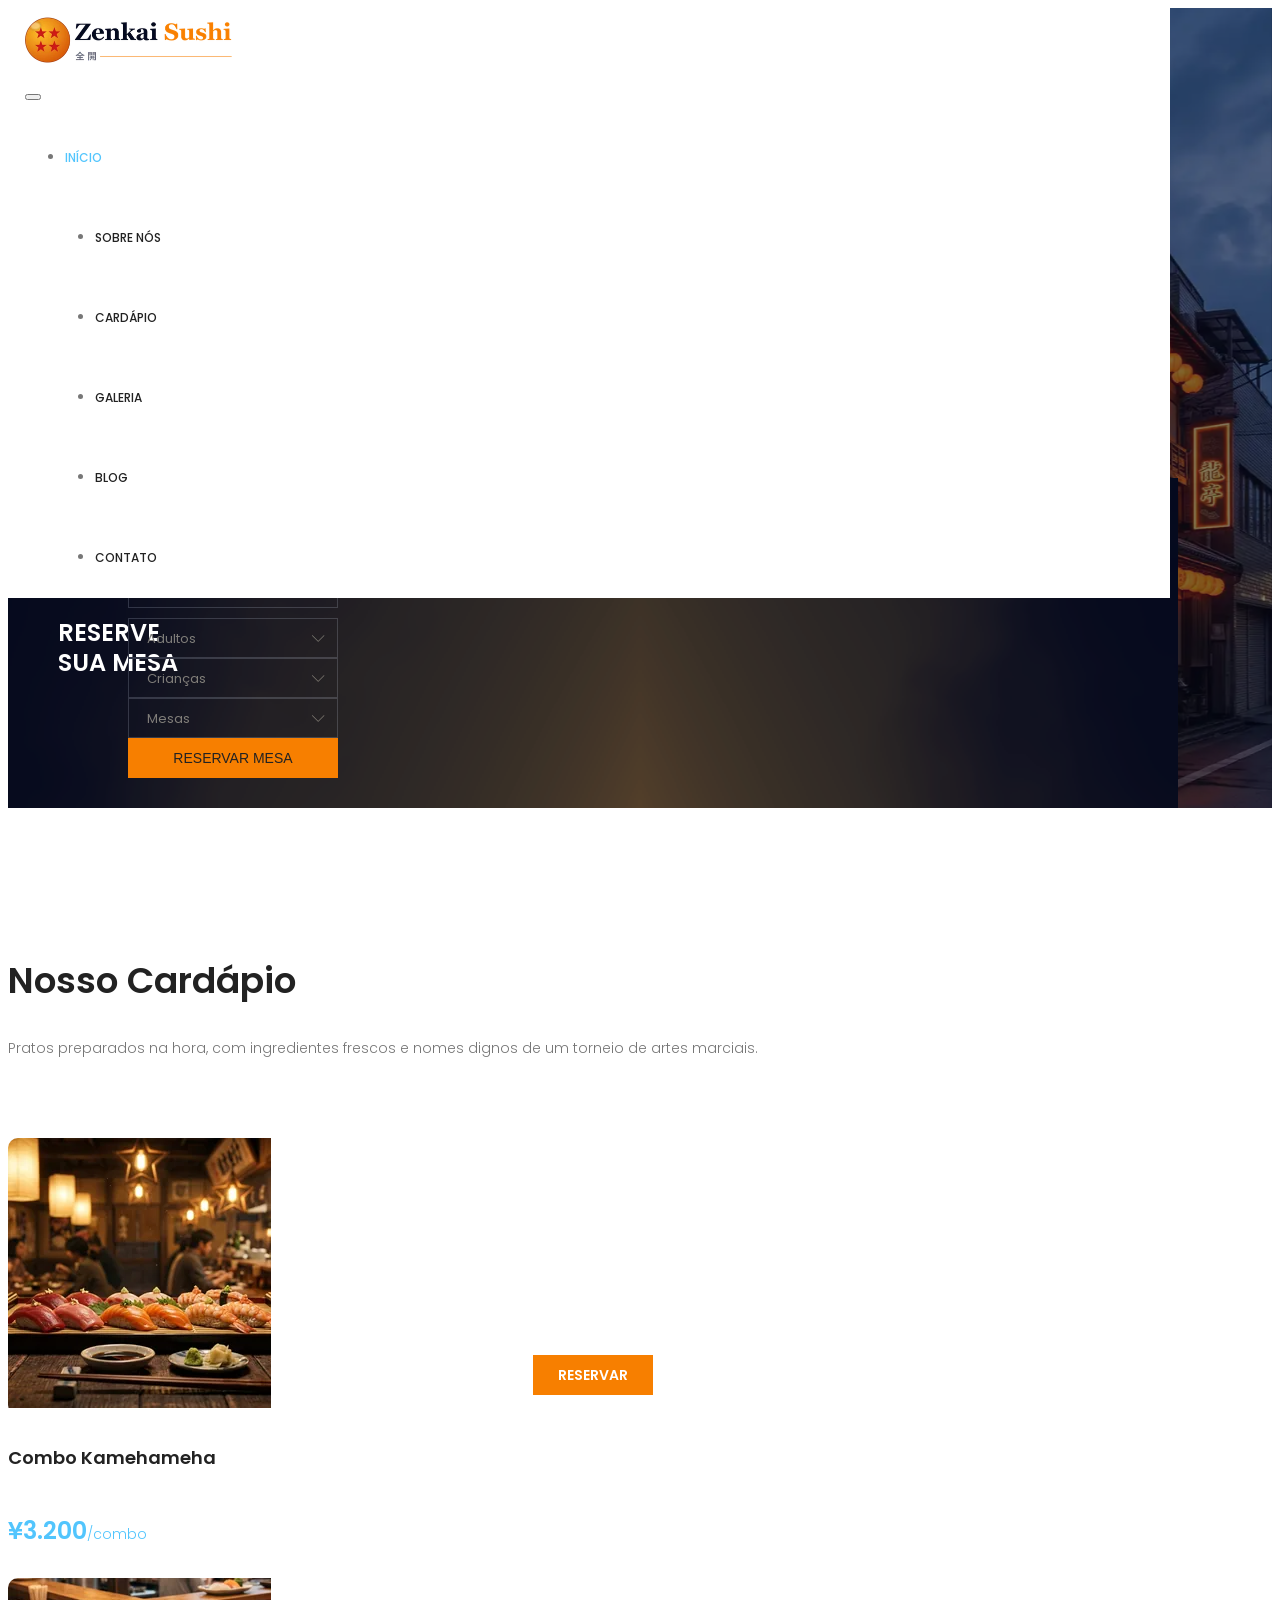
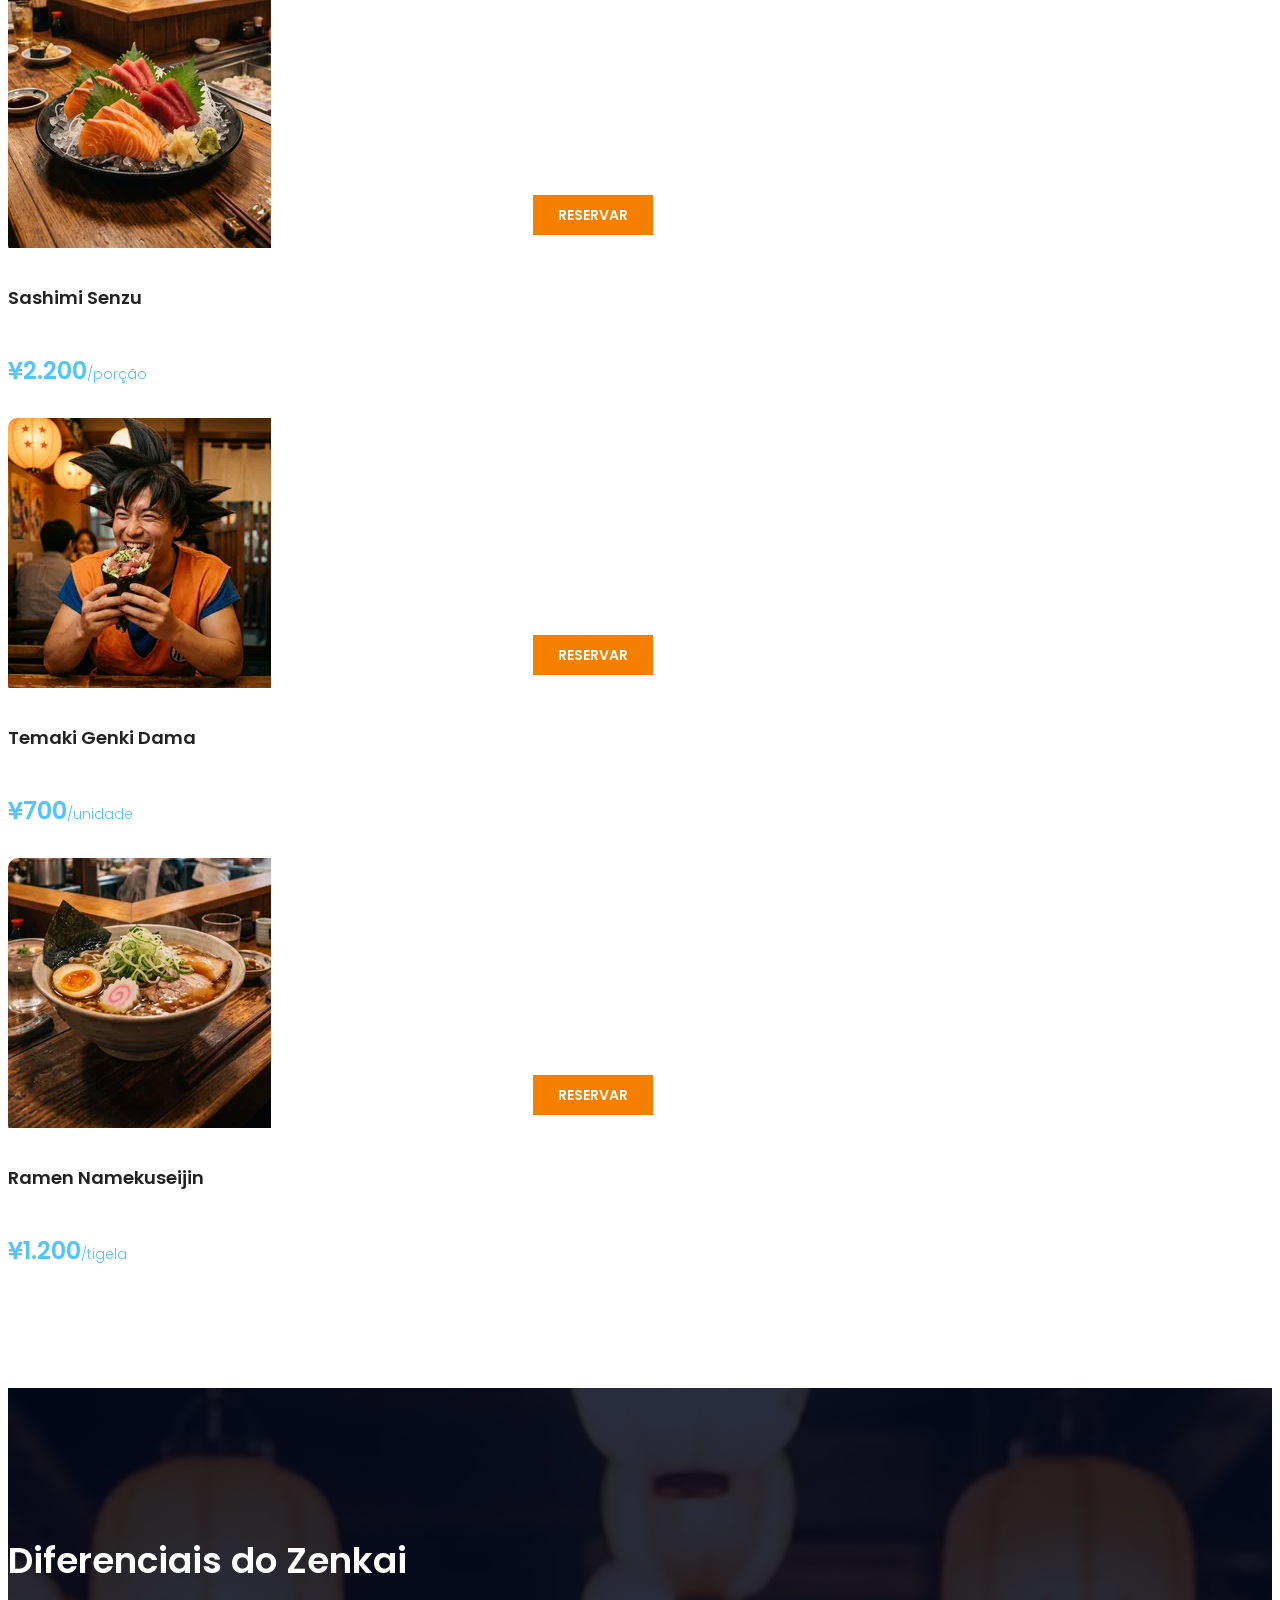
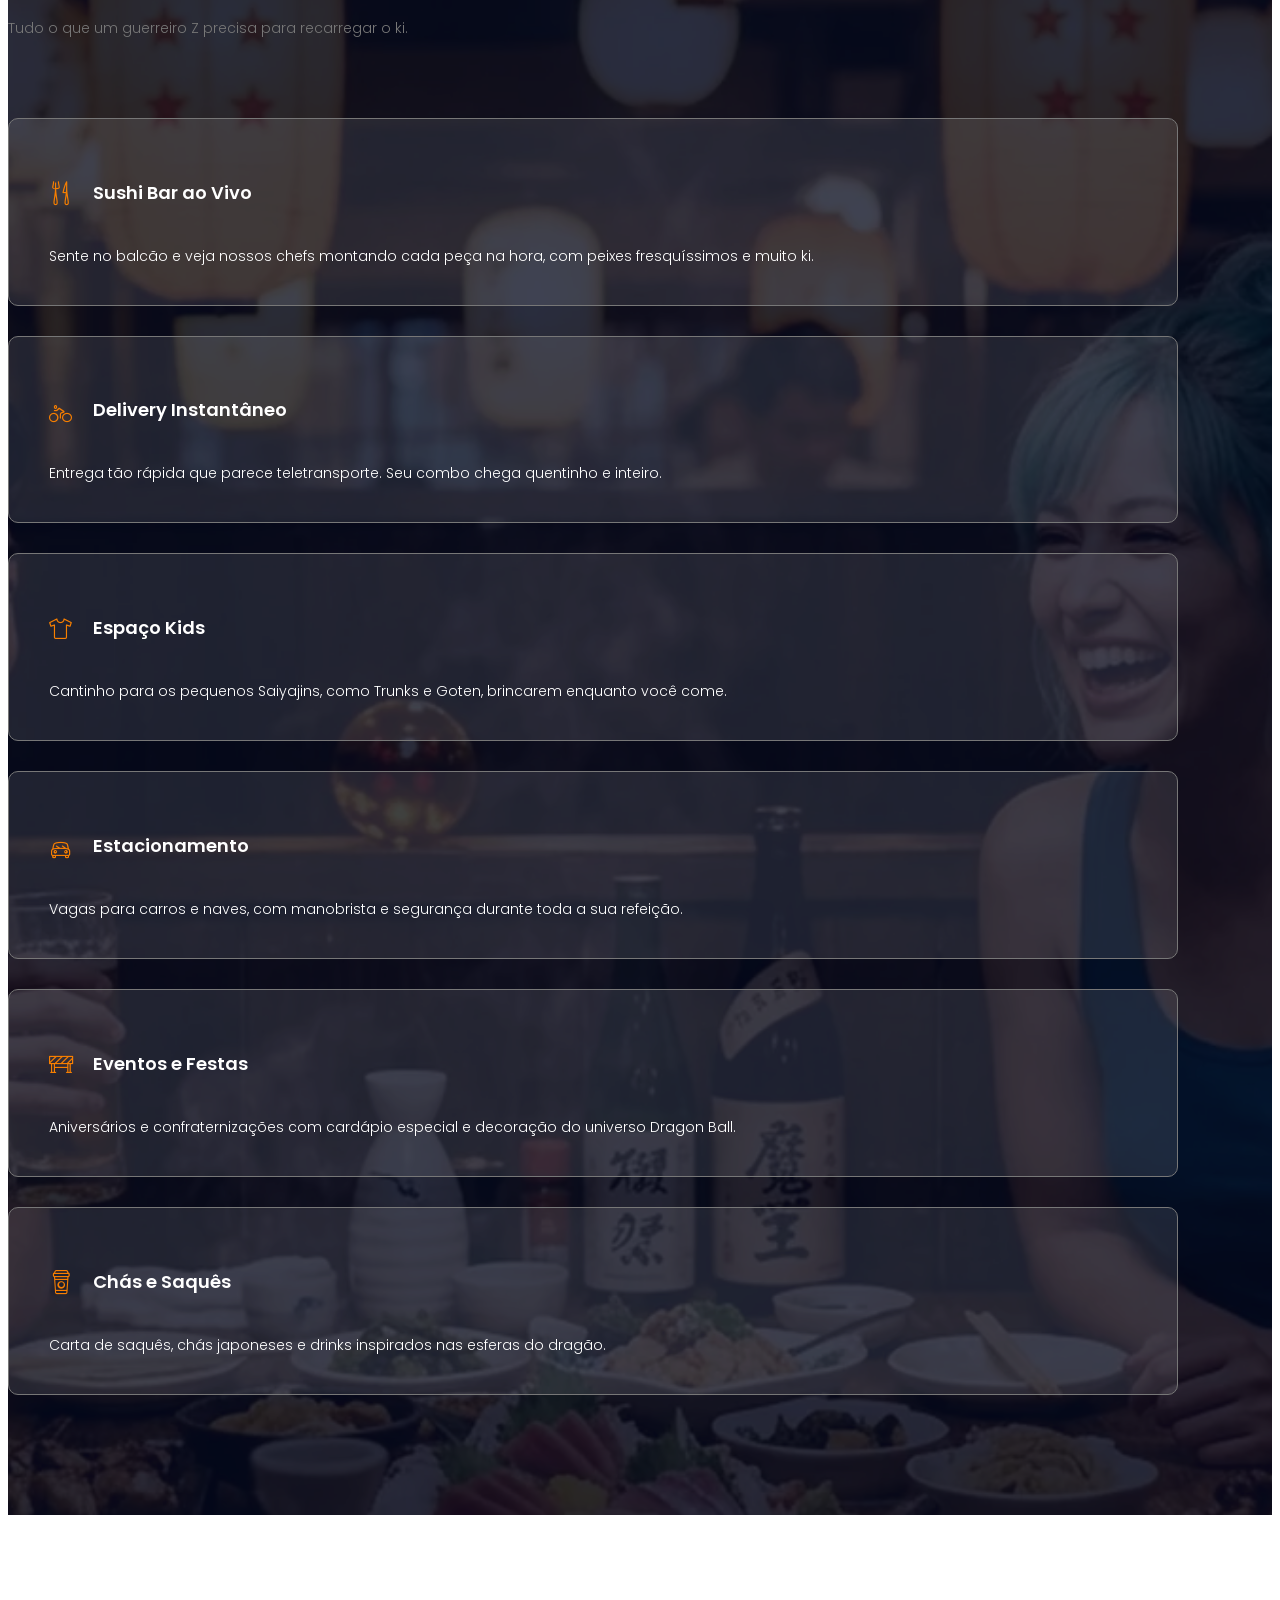
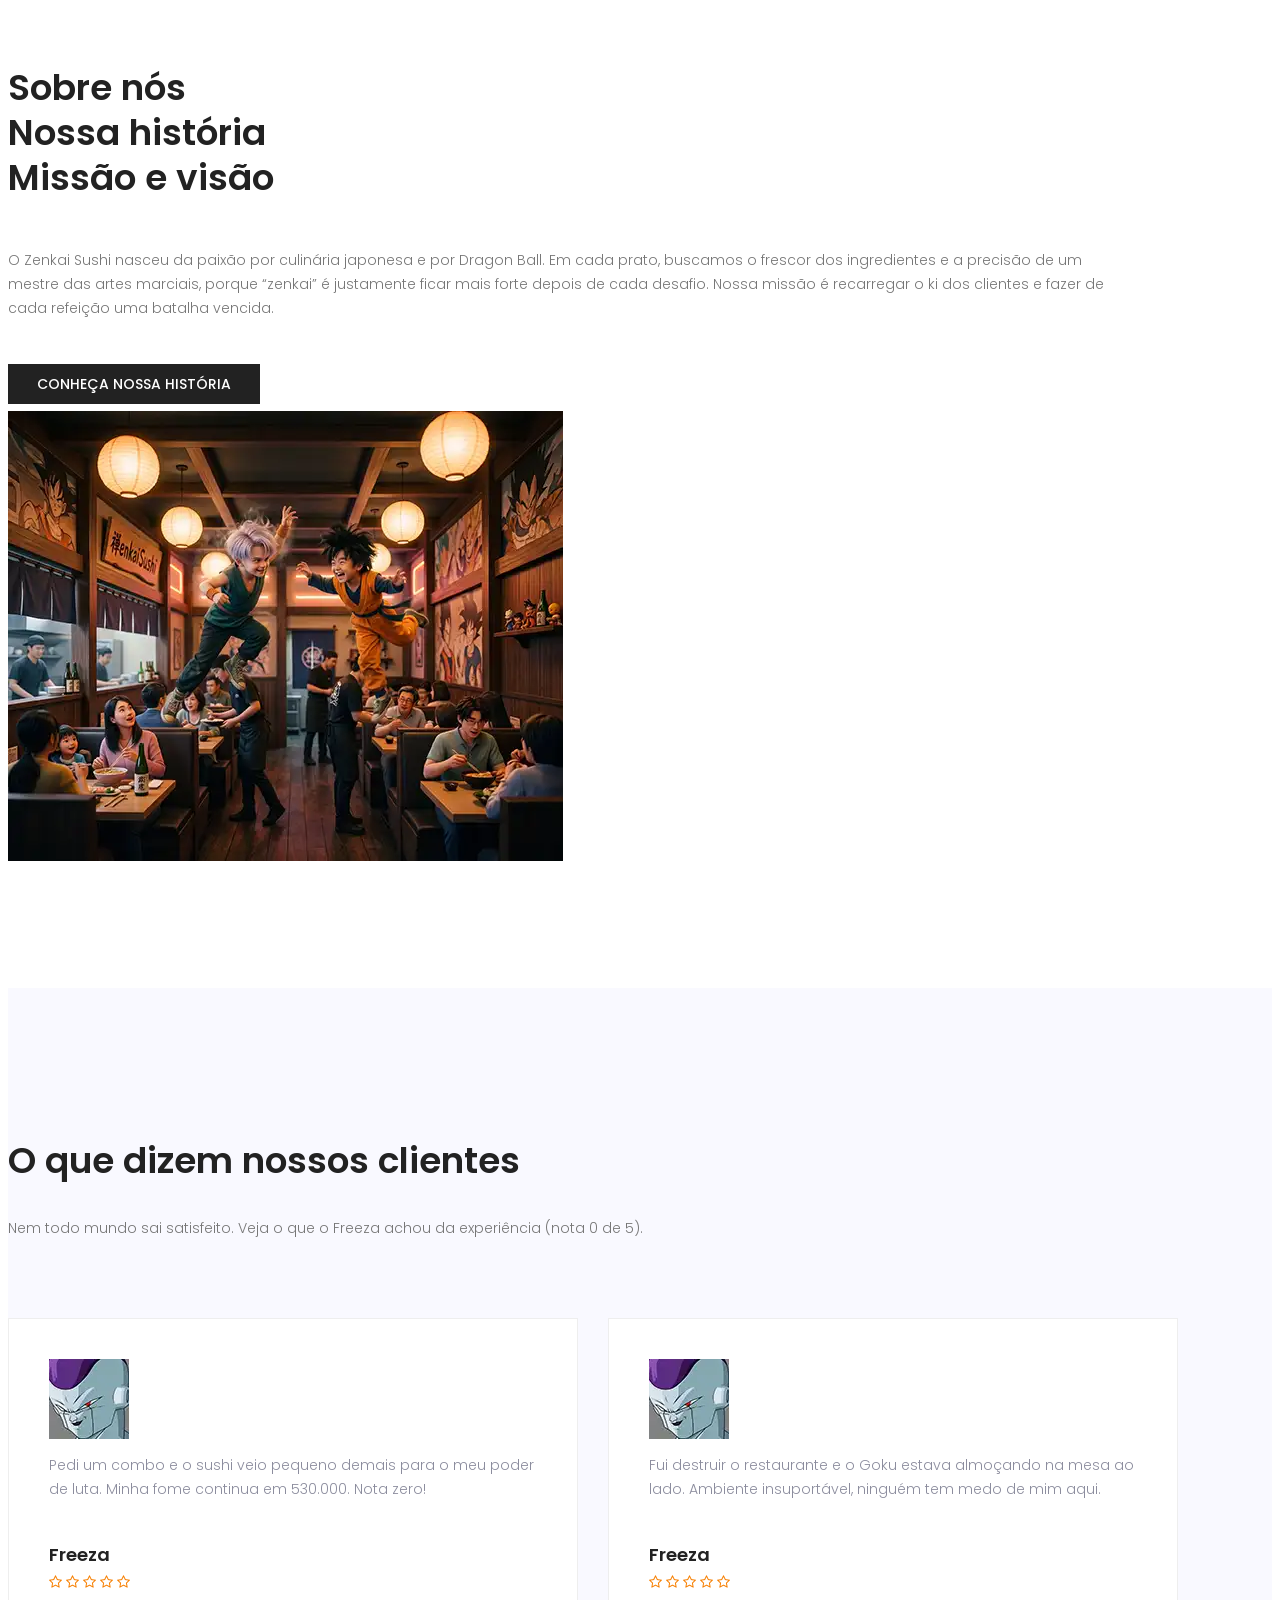
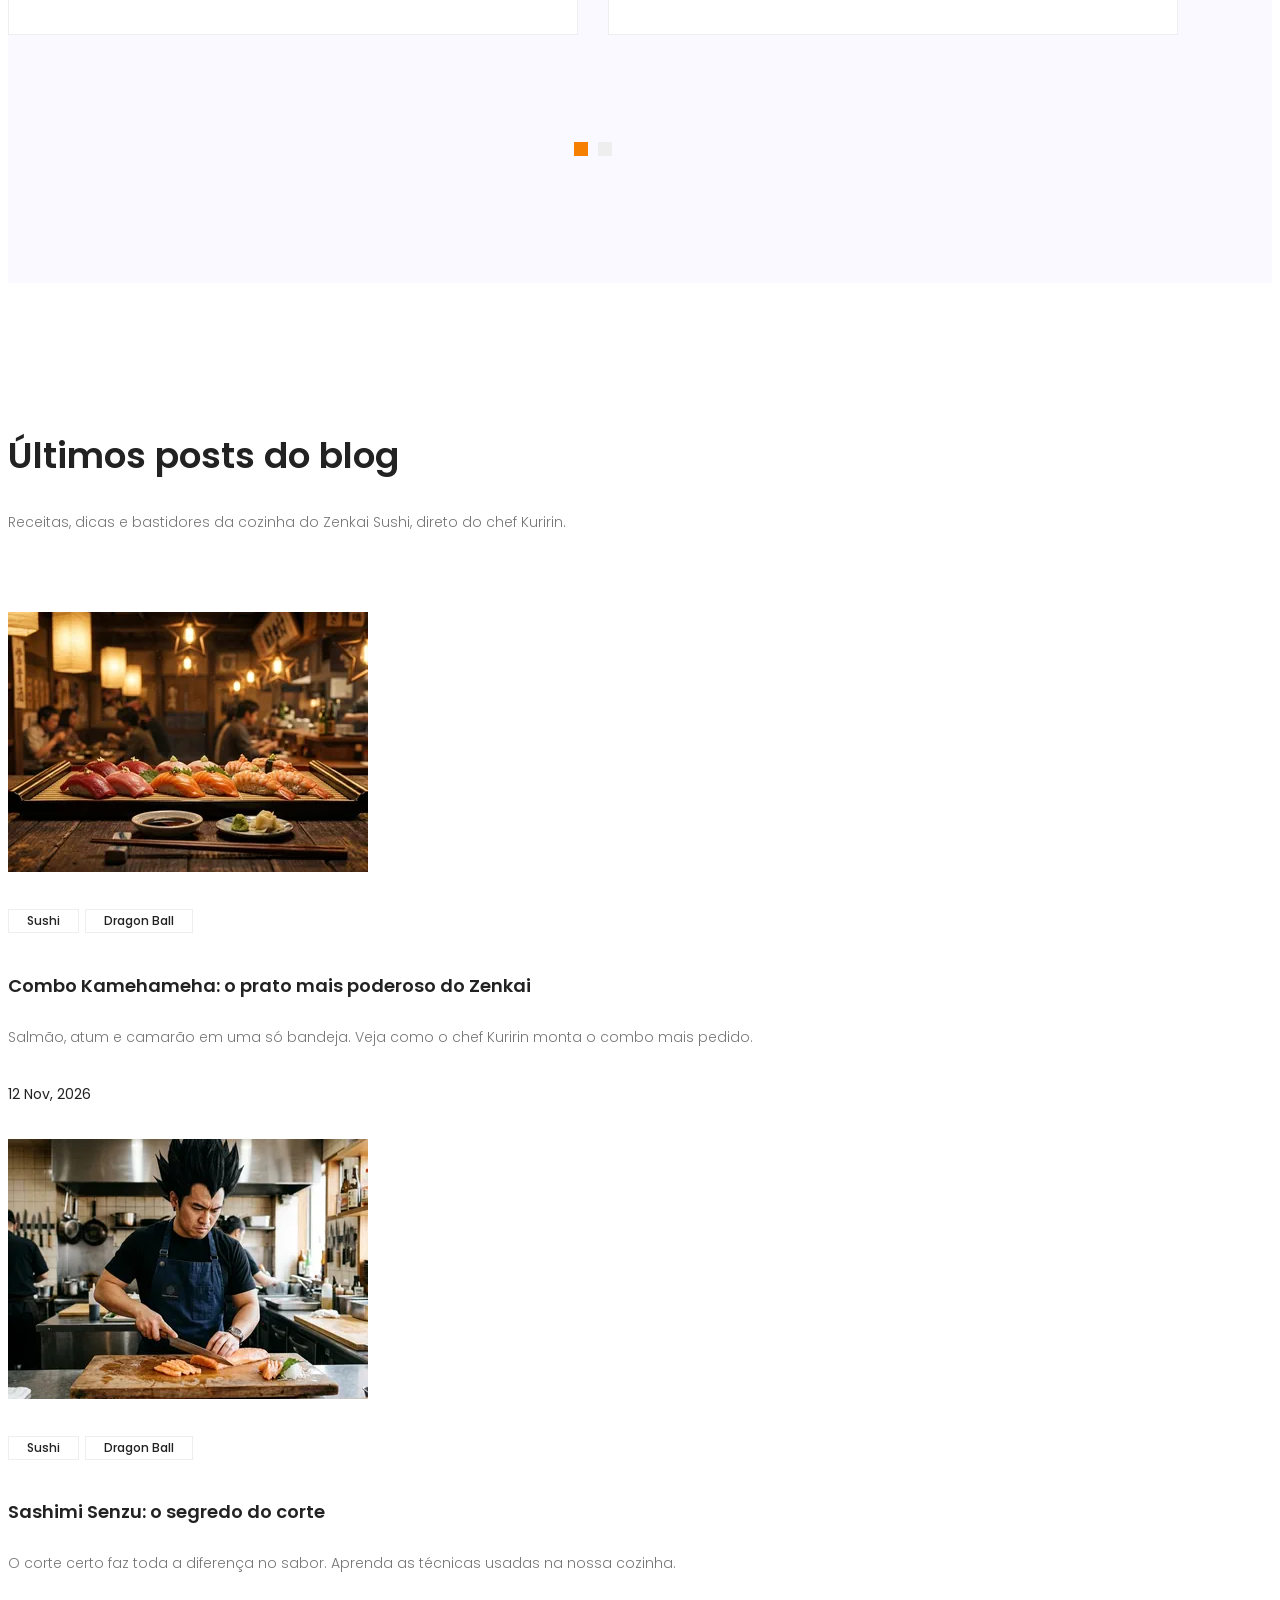
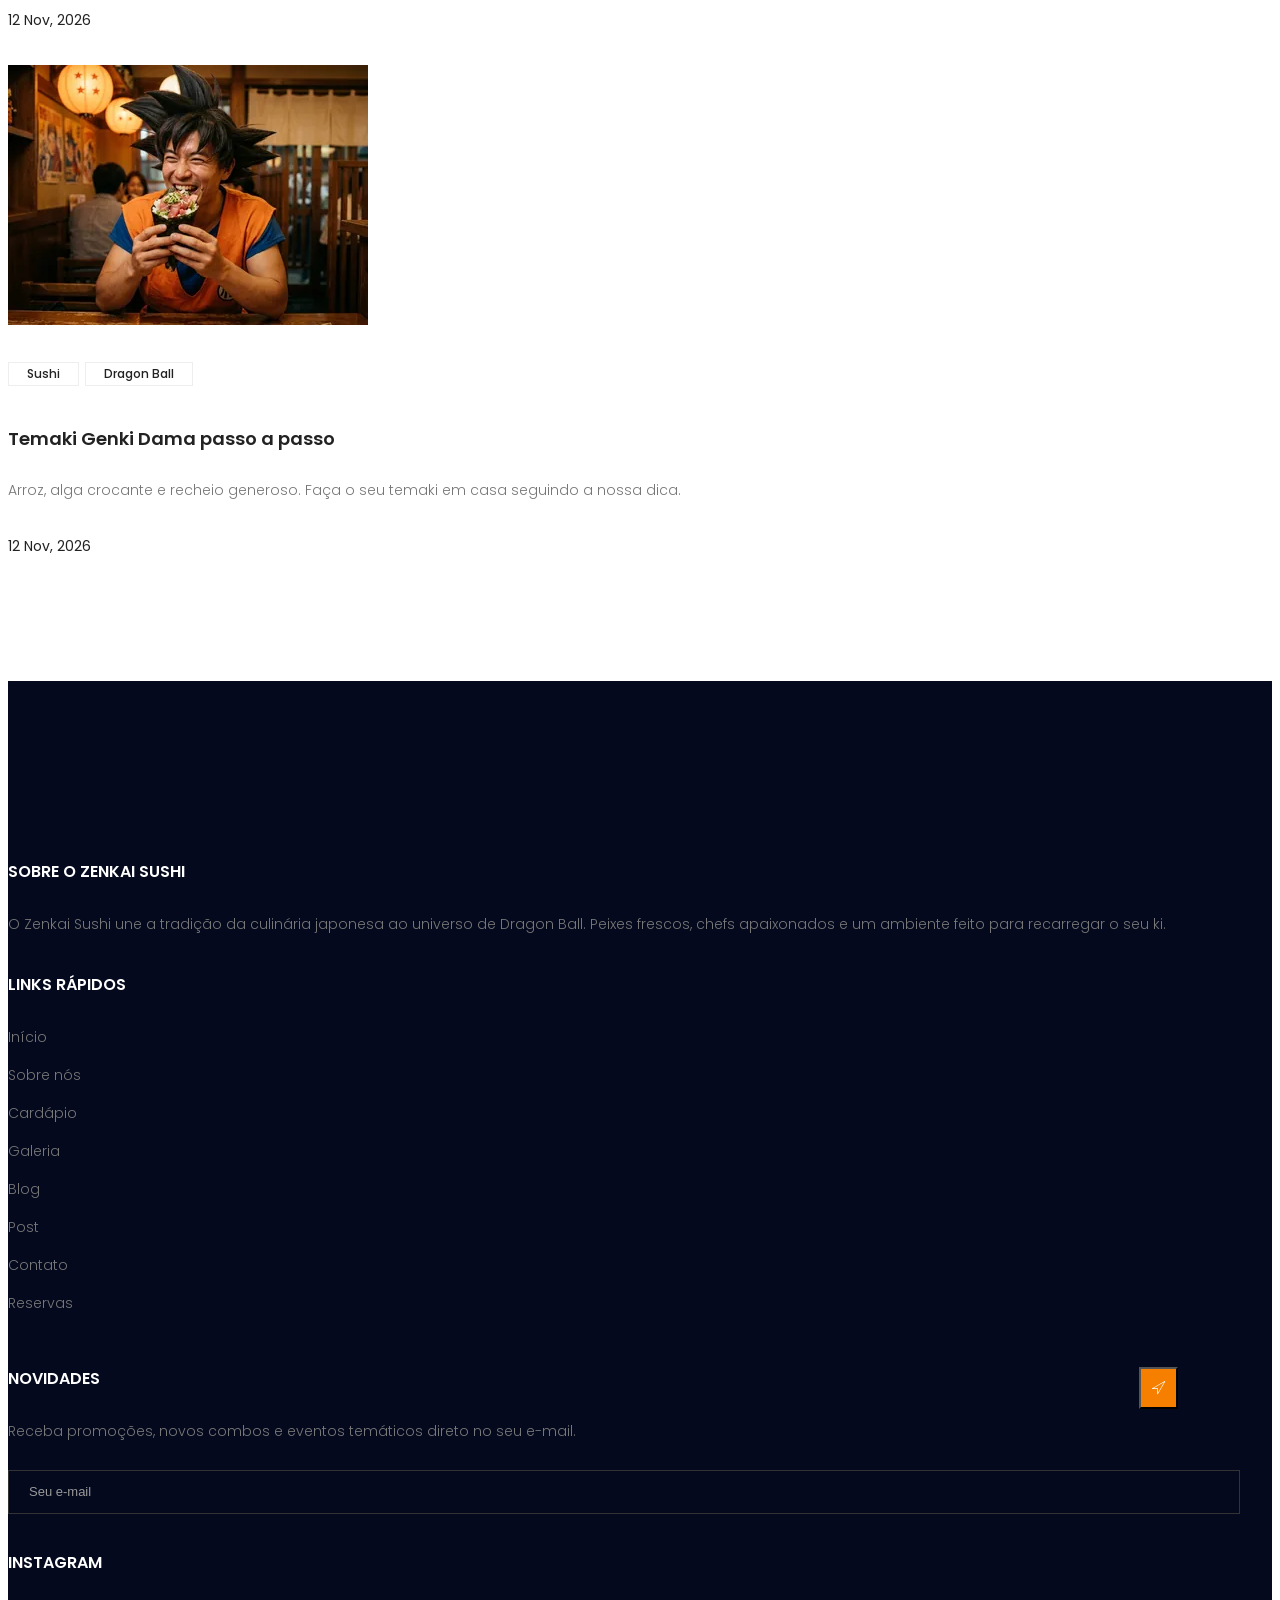
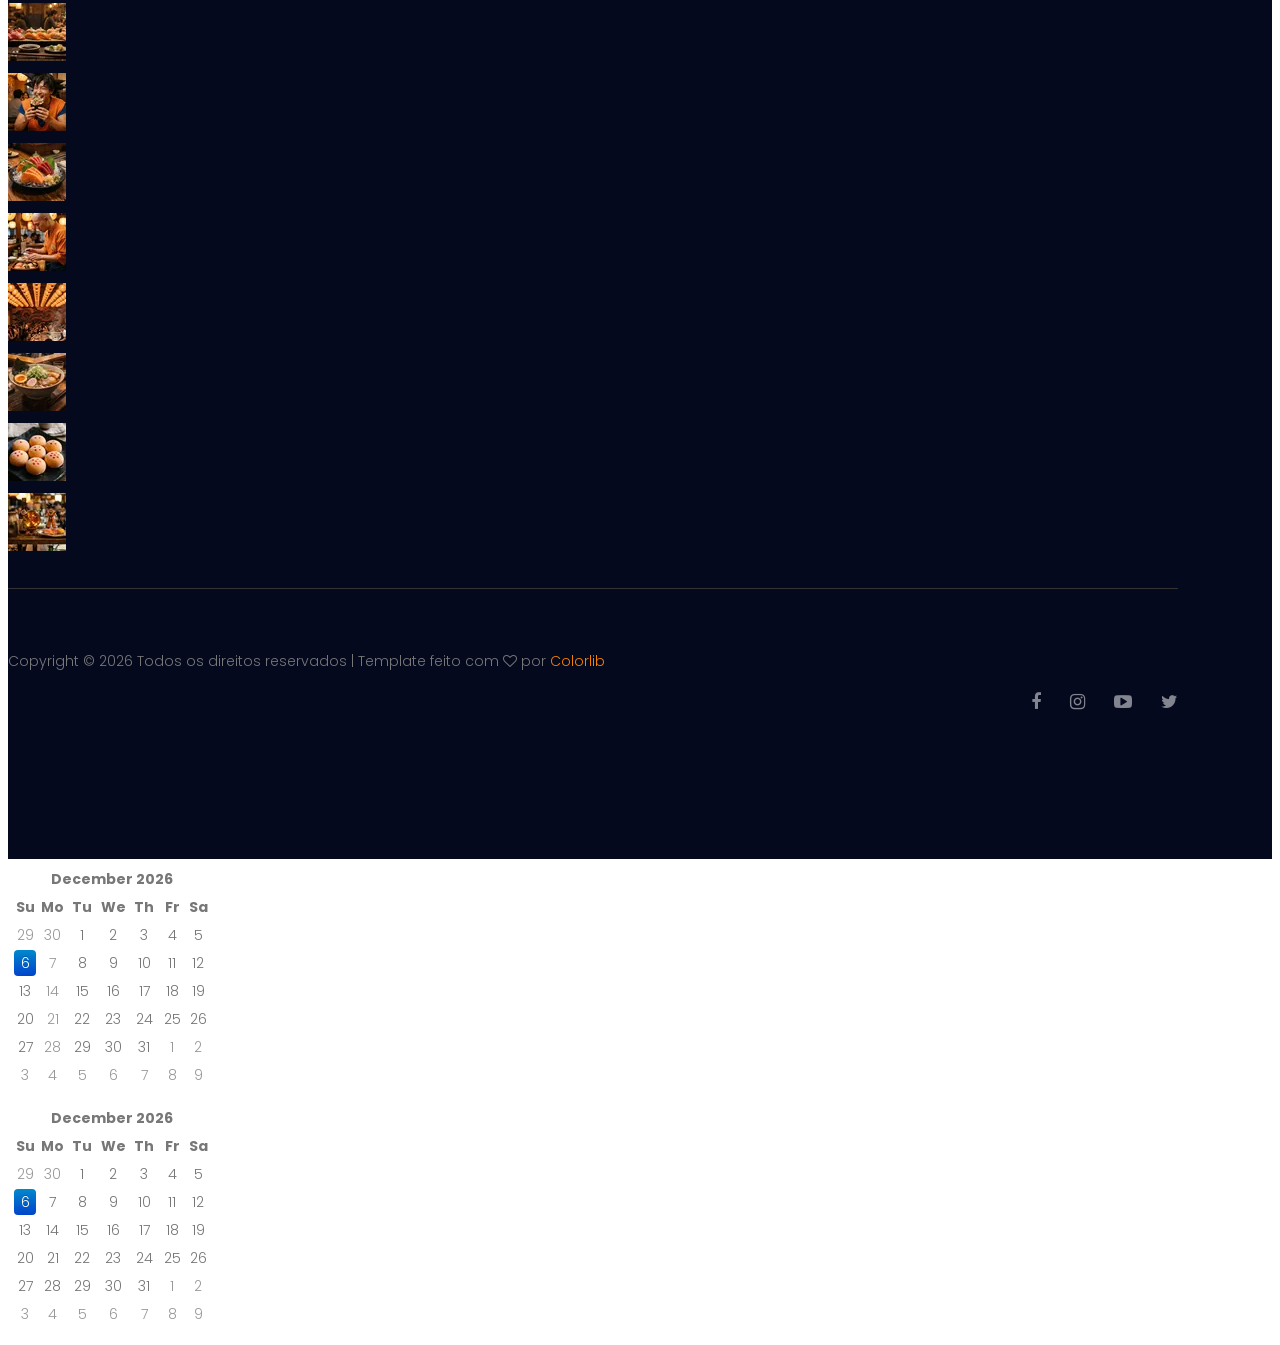
==== commit 5df840b2: "mudando animação" ====
--- a/index.html
+++ b/index.html
@@ -8,7 +8,13 @@
       content="width=device-width, initial-scale=1, shrink-to-fit=no"
     />
     <link rel="icon" href="image/favicon.png" type="image/png" />
-    <title>Zenkai Sushi | Restaurante Japonês Dragon Ball</title>
+    <title>Zenkai Sushi | Restaurante Japonês Dragon Ball em Shibuya</title>
+    <meta name="description" content="Zenkai Sushi: restaurante japonês temático de Dragon Ball em Shibuya, Tóquio. Sushi, sashimi, temaki e ramen preparados na hora, com peixes fresquíssimos.">
+    <meta property="og:title" content="Zenkai Sushi | Restaurante Japonês Dragon Ball em Shibuya">
+    <meta property="og:description" content="Zenkai Sushi: restaurante japonês temático de Dragon Ball em Shibuya, Tóquio. Sushi, sashimi, temaki e ramen preparados na hora, com peixes fresquíssimos.">
+    <meta property="og:type" content="website">
+    <meta property="og:locale" content="pt_BR">
+    <meta property="og:site_name" content="Zenkai Sushi">
     <!-- Bootstrap CSS -->
     <link rel="stylesheet" href="css/bootstrap.css" />
     <link rel="stylesheet" href="vendors/linericon/style.css" />
@@ -33,7 +39,7 @@
       <div class="container">
         <nav class="navbar navbar-expand-lg navbar-light">
           <!-- Brand and toggle get grouped for better mobile display -->
-          <a class="navbar-brand logo_h" href="index.html"><span class="logo_text">Zenkai <span>Sushi</span></span></a>
+          <a class="navbar-brand logo_h" href="index.html"><img src="imagensOtimizadas/logo-zenkai-sushi-restaurante-japones.webp" alt="Logo do Zenkai Sushi, restaurante japonês temático de Dragon Ball" title="Zenkai Sushi" width="206" height="46"></a>
           <button
             class="navbar-toggler"
             type="button"
@@ -60,7 +66,7 @@
                 <a class="nav-link" href="about.html">Sobre nós</a>
               </li>
               <li class="nav-item">
-                <a class="nav-link" href="accomodation.html">Cardápio</a>
+                <a class="nav-link" href="cardapio.html">Cardápio</a>
               </li>
               <li class="nav-item">
                 <a class="nav-link" href="gallery.html">Galeria</a>
@@ -106,10 +112,10 @@
         <div class="container">
           <div class="banner_content text-center">
             <h6>Sushi com poder de Saiyajin</h6>
-            <h2>Recarregue o seu ki</h2>
+            <h1>Recarregue o seu ki</h1>
             <p>Peixes fresquíssimos, chefs lendários e um ambiente inspirado em Dragon Ball.<br />
 Venha viver o melhor da culinária japonesa no Zenkai Sushi.</p>
-            <a href="accomodation.html" class="btn theme_btn button_hover">Ver cardápio</a>
+            <a href="cardapio.html" class="btn theme_btn button_hover">Ver cardápio</a>
           </div>
         </div>
       </div>
@@ -205,41 +211,41 @@
           <div class="col-lg-3 col-sm-6">
             <div class="accomodation_item text-center">
               <div class="hotel_img">
-                <img src="imagensOtimizadas/garcom-servindo-clientes-zenkai-sushi.webp" alt="Combo Kamehameha de sushi servido no Zenkai Sushi" title="Combo Kamehameha - Zenkai Sushi">
+                <img src="imagensOtimizadas/prato-combo-kamehameha-bandeja-bambu-zenkai-sushi.webp" alt="Combo Kamehameha de sushi servido no Zenkai Sushi" title="Combo Kamehameha - Zenkai Sushi" loading="lazy" decoding="async">
 <a href="contact.html" class="btn theme_btn button_hover">Reservar</a>
 </div>
-<a href="accomodation.html"><h4 class="sec_h4">Combo Kamehameha</h4></a>
-<h5>R$129<small>/combo</small></h5>
+<a href="cardapio.html"><h4 class="sec_h4">Combo Kamehameha</h4></a>
+<h5>¥3.200<small>/combo</small></h5>
             </div>
           </div>
           <div class="col-lg-3 col-sm-6">
             <div class="accomodation_item text-center">
               <div class="hotel_img">
-                <img src="imagensOtimizadas/vegeta-cozinhando-sushi-zenkai-sushi.webp" alt="Sashimi Senzu fresco preparado pelo chef Vegeta" title="Sashimi Senzu - Zenkai Sushi">
+                <img src="imagensOtimizadas/prato-sashimi-senzu-salmao-atum-zenkai-sushi.webp" alt="Sashimi Senzu de salmão e atum fresco servido no Zenkai Sushi" title="Sashimi Senzu - Zenkai Sushi" loading="lazy" decoding="async">
 <a href="contact.html" class="btn theme_btn button_hover">Reservar</a>
 </div>
-<a href="accomodation.html"><h4 class="sec_h4">Sashimi Senzu</h4></a>
-<h5>R$89<small>/porção</small></h5>
+<a href="cardapio.html"><h4 class="sec_h4">Sashimi Senzu</h4></a>
+<h5>¥2.200<small>/porção</small></h5>
             </div>
           </div>
           <div class="col-lg-3 col-sm-6">
             <div class="accomodation_item text-center">
               <div class="hotel_img">
-                <img src="imagensOtimizadas/goku-comendo-sushi-clientes-zenkai-sushi.webp" alt="Temaki Genki Dama que o Goku adora comer" title="Temaki Genki Dama - Zenkai Sushi">
+                <img src="imagensOtimizadas/prato-temaki-genki-dama-goku-zenkai-sushi.webp" alt="Temaki Genki Dama que o Goku adora comer" title="Temaki Genki Dama - Zenkai Sushi" loading="lazy" decoding="async">
 <a href="contact.html" class="btn theme_btn button_hover">Reservar</a>
 </div>
-<a href="accomodation.html"><h4 class="sec_h4">Temaki Genki Dama</h4></a>
-<h5>R$69<small>/unidade</small></h5>
+<a href="cardapio.html"><h4 class="sec_h4">Temaki Genki Dama</h4></a>
+<h5>¥700<small>/unidade</small></h5>
             </div>
           </div>
           <div class="col-lg-3 col-sm-6">
             <div class="accomodation_item text-center">
               <div class="hotel_img">
-                <img src="imagensOtimizadas/piccolo-recebendo-clientes-zenkai-sushi.webp" alt="Ramen Namekuseijin servido pelo Piccolo" title="Ramen Namekuseijin - Zenkai Sushi">
+                <img src="imagensOtimizadas/prato-ramen-namekuseijin-tigela-zenkai-sushi.webp" alt="Ramen Namekuseijin fumegante com ovo e narutomaki" title="Ramen Namekuseijin - Zenkai Sushi" loading="lazy" decoding="async">
 <a href="contact.html" class="btn theme_btn button_hover">Reservar</a>
 </div>
-<a href="accomodation.html"><h4 class="sec_h4">Ramen Namekuseijin</h4></a>
-<h5>R$59<small>/tigela</small></h5>
+<a href="cardapio.html"><h4 class="sec_h4">Ramen Namekuseijin</h4></a>
+<h5>¥1.200<small>/tigela</small></h5>
             </div>
           </div>
         </div>
@@ -320,8 +326,7 @@
             <img
               class="img-fluid"
               src="imagensOtimizadas/trunks-goten-brincando-restaurante-zenkai-sushi.webp"
-              alt="Trunks e Goten brincando no interior do restaurante" title="Trunks e Goten brincando no Zenkai Sushi"
-            />
+              alt="Trunks e Goten brincando no interior do restaurante" title="Trunks e Goten brincando no Zenkai Sushi" loading="lazy" decoding="async" />
           </div>
         </div>
       </div>
@@ -340,8 +345,7 @@
             <img
               class="rounded-circle"
               src="imagensOtimizadas/cliente-avaliacao-depoimento-zenkai-sushi.webp"
-              alt="Freeza, cliente insatisfeito com o Zenkai Sushi" title="Freeza, cliente insatisfeito"
-            />
+              alt="Freeza reclamando do tamanho do sushi no Zenkai Sushi" title="Freeza reclama do sushi pequeno" loading="lazy" decoding="async" />
             <div class="media-body">
               <p>Pedi um combo e o sushi veio pequeno demais para o meu poder de luta. Minha fome continua em 530.000. Nota zero!</p>
               <a href="#"><h4 class="sec_h4">Freeza</h4></a>
@@ -358,8 +362,7 @@
             <img
               class="rounded-circle"
               src="imagensOtimizadas/cliente-avaliacao-depoimento-zenkai-sushi.webp"
-              alt="Freeza, cliente insatisfeito com o Zenkai Sushi" title="Freeza, cliente insatisfeito"
-            />
+              alt="Freeza, cliente insatisfeito porque o Goku almoçava na mesa ao lado" title="Freeza e o Goku na mesa ao lado" loading="lazy" decoding="async" />
             <div class="media-body">
               <p>Fui destruir o restaurante e o Goku estava almoçando na mesa ao lado. Ambiente insuportável, ninguém tem medo de mim aqui.</p>
               <a href="#"><h4 class="sec_h4">Freeza</h4></a>
@@ -376,8 +379,7 @@
             <img
               class="rounded-circle"
               src="imagensOtimizadas/cliente-avaliacao-depoimento-zenkai-sushi.webp"
-              alt="Freeza, cliente insatisfeito com o Zenkai Sushi" title="Freeza, cliente insatisfeito"
-            />
+              alt="Freeza reclamando da espera pelo temaki no Zenkai Sushi" title="Freeza reclama da espera pelo temaki" loading="lazy" decoding="async" />
             <div class="media-body">
               <p>Esperei 5 minutos pelo meu temaki. Já destruí planetas por menos do que isso. Péssimo atendimento!</p>
               <a href="#"><h4 class="sec_h4">Freeza</h4></a>
@@ -394,8 +396,7 @@
             <img
               class="rounded-circle"
               src="imagensOtimizadas/cliente-avaliacao-depoimento-zenkai-sushi.webp"
-              alt="Freeza, cliente insatisfeito com o Zenkai Sushi" title="Freeza, cliente insatisfeito"
-            />
+              alt="Freeza reclamando do chá morno e do saquê do Piccolo" title="Freeza reclama do chá e do saquê" loading="lazy" decoding="async" />
             <div class="media-body">
               <p>O chá do Piccolo estava morno e o saquê não tinha nem 1% do meu poder. Jamais voltarei... talvez volte só para reclamar de novo.</p>
               <a href="#"><h4 class="sec_h4">Freeza</h4></a>
@@ -418,20 +419,20 @@
       <div class="container">
         <div class="section_title text-center">
           <h2 class="title_color">Últimos posts do blog</h2>
-          <p>Nem todo mundo sai satisfeito. Veja o que o Freeza achou da experiência (nota 0 de 5).</p>
+          <p>Receitas, dicas e bastidores da cozinha do Zenkai Sushi, direto do chef Kuririn.</p>
         </div>
         <div class="row mb_30">
           <div class="col-lg-4 col-md-6">
             <div class="single-recent-blog-post">
               <div class="thumb">
-                <img class="img-fluid" src="image/blog/blog-1.jpg" alt="Combo Kamehameha em post do blog" title="Combo Kamehameha: o prato mais poderoso" />
+                <img class="img-fluid" src="imagensOtimizadas/home-combo-kamehameha-bandeja-zenkai-sushi.webp" alt="Combo Kamehameha em post do blog" title="Combo Kamehameha: o prato mais poderoso do Zenkai" loading="lazy" decoding="async" />
               </div>
               <div class="details">
                 <div class="tags">
                   <a href="blog.html" class="button_hover tag_btn">Sushi</a>
 <a href="blog.html" class="button_hover tag_btn">Dragon Ball</a>
                 </div>
-                <a href="blog-single.html"><h4 class="sec_h4">Combo Kamehameha: o prato mais poderoso</h4></a>
+                <a href="blog-single.html"><h4 class="sec_h4">Combo Kamehameha: o prato mais poderoso do Zenkai</h4></a>
 <p>Salmão, atum e camarão em uma só bandeja. Veja como o chef Kuririn monta o combo mais pedido.</p>
 <h6 class="date title_color">12 Nov, 2026</h6>
               </div>
@@ -440,7 +441,7 @@
           <div class="col-lg-4 col-md-6">
             <div class="single-recent-blog-post">
               <div class="thumb">
-                <img class="img-fluid" src="image/blog/blog-2.jpg" alt="Sashimi Senzu em post do blog" title="Sashimi Senzu: o segredo do corte" />
+                <img class="img-fluid" src="imagensOtimizadas/home-sashimi-senzu-vegeta-zenkai-sushi.webp" alt="Sashimi Senzu em post do blog" title="Sashimi Senzu: o segredo do corte" loading="lazy" decoding="async" />
               </div>
               <div class="details">
                 <div class="tags">
@@ -456,7 +457,7 @@
           <div class="col-lg-4 col-md-6">
             <div class="single-recent-blog-post">
               <div class="thumb">
-                <img class="img-fluid" src="image/blog/blog-3.jpg" alt="Temaki Genki Dama em post do blog" title="Temaki Genki Dama passo a passo" />
+                <img class="img-fluid" src="imagensOtimizadas/home-temaki-genki-dama-goku-zenkai-sushi.webp" alt="Temaki Genki Dama em post do blog" title="Temaki Genki Dama passo a passo" loading="lazy" decoding="async" />
               </div>
               <div class="details">
                 <div class="tags">
@@ -492,7 +493,7 @@
                   <ul class="list_style">
                     <li><a href="index.html">Início</a></li>
 <li><a href="about.html">Sobre nós</a></li>
-<li><a href="accomodation.html">Cardápio</a></li>
+<li><a href="cardapio.html">Cardápio</a></li>
 <li><a href="gallery.html">Galeria</a></li>
                   </ul>
                 </div>
@@ -535,14 +536,14 @@
             <div class="single-footer-widget instafeed">
               <h6 class="footer_title">Instagram</h6>
               <ul class="list_style instafeed d-flex flex-wrap">
-                <li><img src="image/instagram/Image-01.jpg" alt="Prato de sushi variado do Zenkai Sushi" title="Prato de sushi variado do Zenkai Sushi" /></li>
-                <li><img src="image/instagram/Image-02.jpg" alt="Combo de temaki do Zenkai Sushi" title="Combo de temaki do Zenkai Sushi" /></li>
-                <li><img src="image/instagram/Image-03.jpg" alt="Sashimi fresco servido no Zenkai Sushi" title="Sashimi fresco servido no Zenkai Sushi" /></li>
-                <li><img src="image/instagram/Image-04.jpg" alt="Chef preparando sushi no balcão" title="Chef preparando sushi no balcão" /></li>
-                <li><img src="image/instagram/Image-05.jpg" alt="Ambiente temático Dragon Ball do restaurante" title="Ambiente temático Dragon Ball do restaurante" /></li>
-                <li><img src="image/instagram/Image-06.jpg" alt="Ramen quentinho do Zenkai Sushi" title="Ramen quentinho do Zenkai Sushi" /></li>
-                <li><img src="image/instagram/Image-07.jpg" alt="Sobremesa japonesa do Zenkai Sushi" title="Sobremesa japonesa do Zenkai Sushi" /></li>
-                <li><img src="image/instagram/Image-08.jpg" alt="Saquê e chá japonês do Zenkai Sushi" title="Saquê e chá japonês do Zenkai Sushi" /></li>
+                <li><img src="imagensOtimizadas/instagram-sushi-variado-zenkai-sushi.webp" alt="Prato de sushi variado do Zenkai Sushi" title="Prato de sushi variado do Zenkai Sushi" loading="lazy" decoding="async" /></li>
+                <li><img src="imagensOtimizadas/instagram-combo-temaki-zenkai-sushi.webp" alt="Combo de temaki do Zenkai Sushi" title="Combo de temaki do Zenkai Sushi" loading="lazy" decoding="async" /></li>
+                <li><img src="imagensOtimizadas/instagram-sashimi-fresco-zenkai-sushi.webp" alt="Sashimi fresco servido no Zenkai Sushi" title="Sashimi fresco servido no Zenkai Sushi" loading="lazy" decoding="async" /></li>
+                <li><img src="imagensOtimizadas/instagram-chef-preparando-sushi-zenkai-sushi.webp" alt="Chef preparando sushi no balcão" title="Chef preparando sushi no balcão" loading="lazy" decoding="async" /></li>
+                <li><img src="imagensOtimizadas/instagram-ambiente-tematico-zenkai-sushi.webp" alt="Ambiente temático Dragon Ball do restaurante" title="Ambiente temático Dragon Ball do restaurante" loading="lazy" decoding="async" /></li>
+                <li><img src="imagensOtimizadas/instagram-ramen-quentinho-zenkai-sushi.webp" alt="Ramen quentinho do Zenkai Sushi" title="Ramen quentinho do Zenkai Sushi" loading="lazy" decoding="async" /></li>
+                <li><img src="imagensOtimizadas/instagram-sobremesa-japonesa-zenkai-sushi.webp" alt="Sobremesa japonesa do Zenkai Sushi" title="Sobremesa japonesa do Zenkai Sushi" loading="lazy" decoding="async" /></li>
+                <li><img src="imagensOtimizadas/instagram-saque-cha-japones-zenkai-sushi.webp" alt="Saquê e chá japonês do Zenkai Sushi" title="Saquê e chá japonês do Zenkai Sushi" loading="lazy" decoding="async" /></li>
               </ul>
             </div>
           </div>
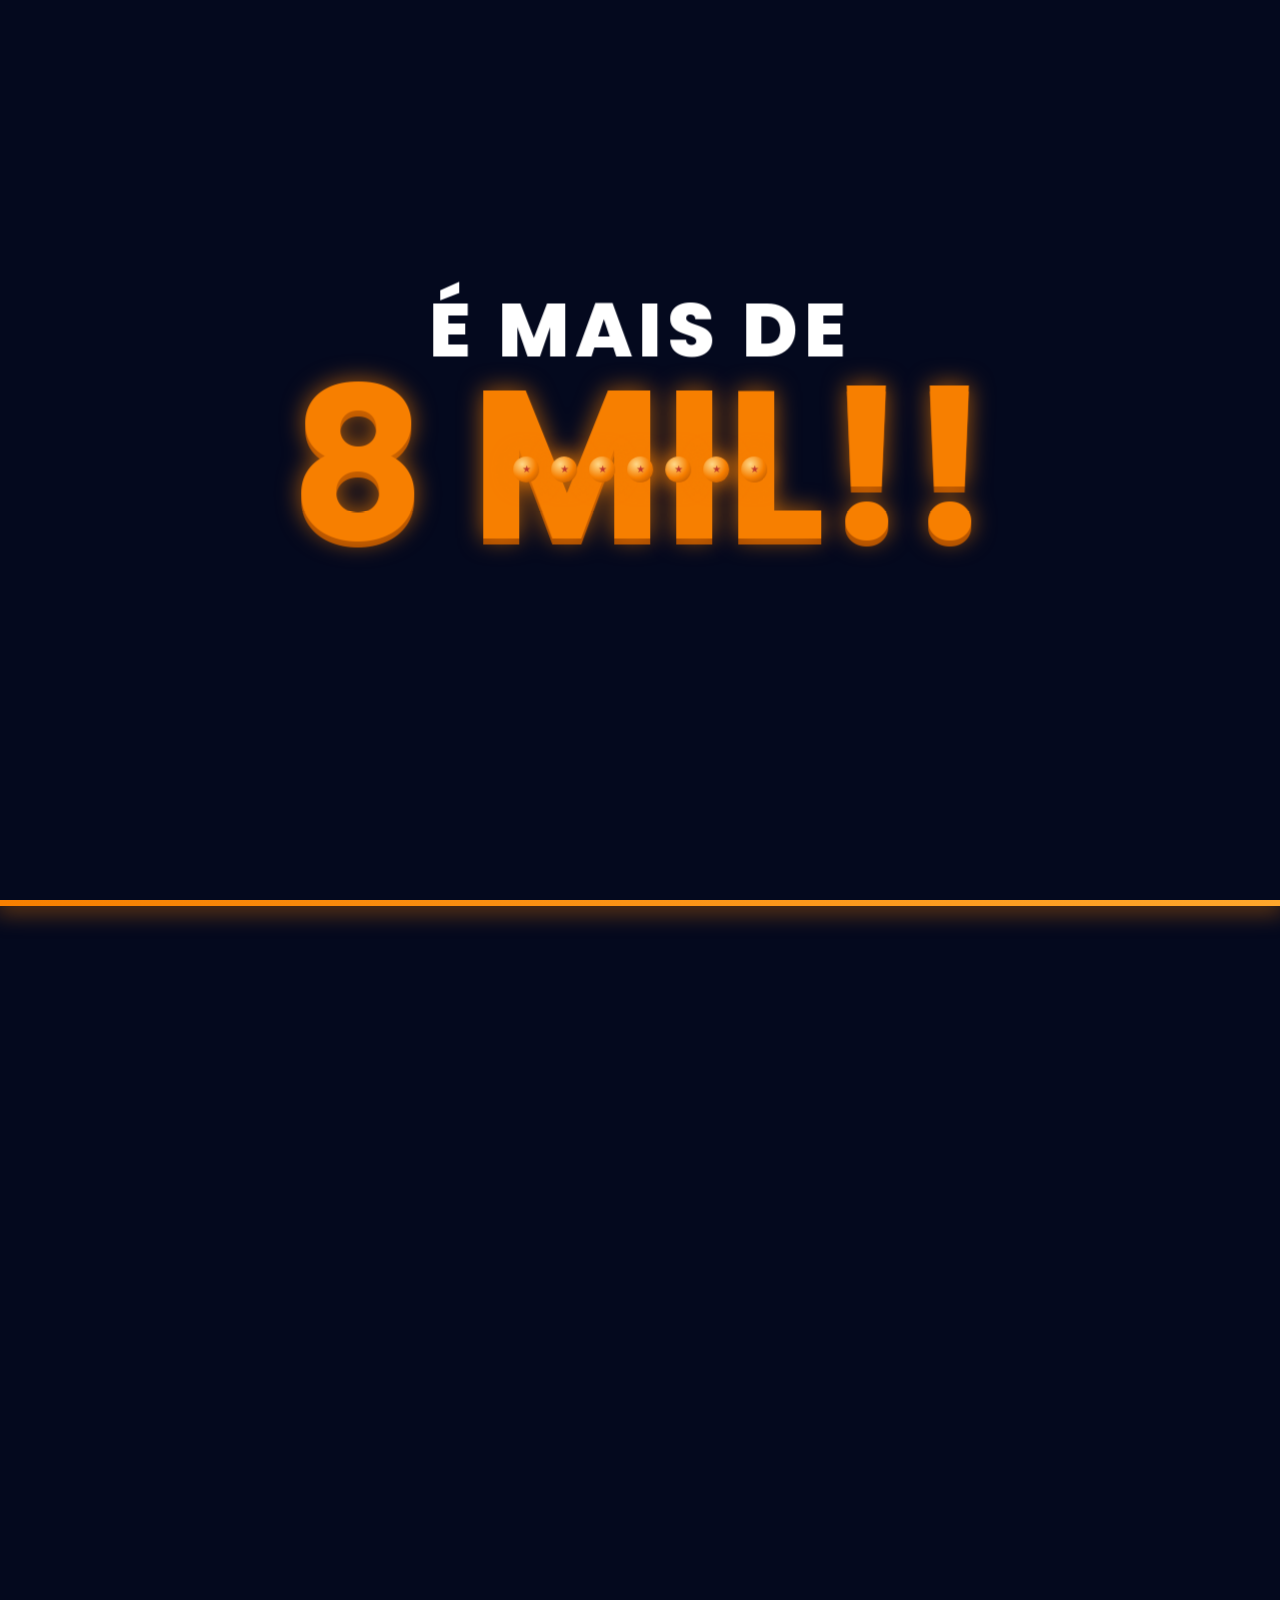
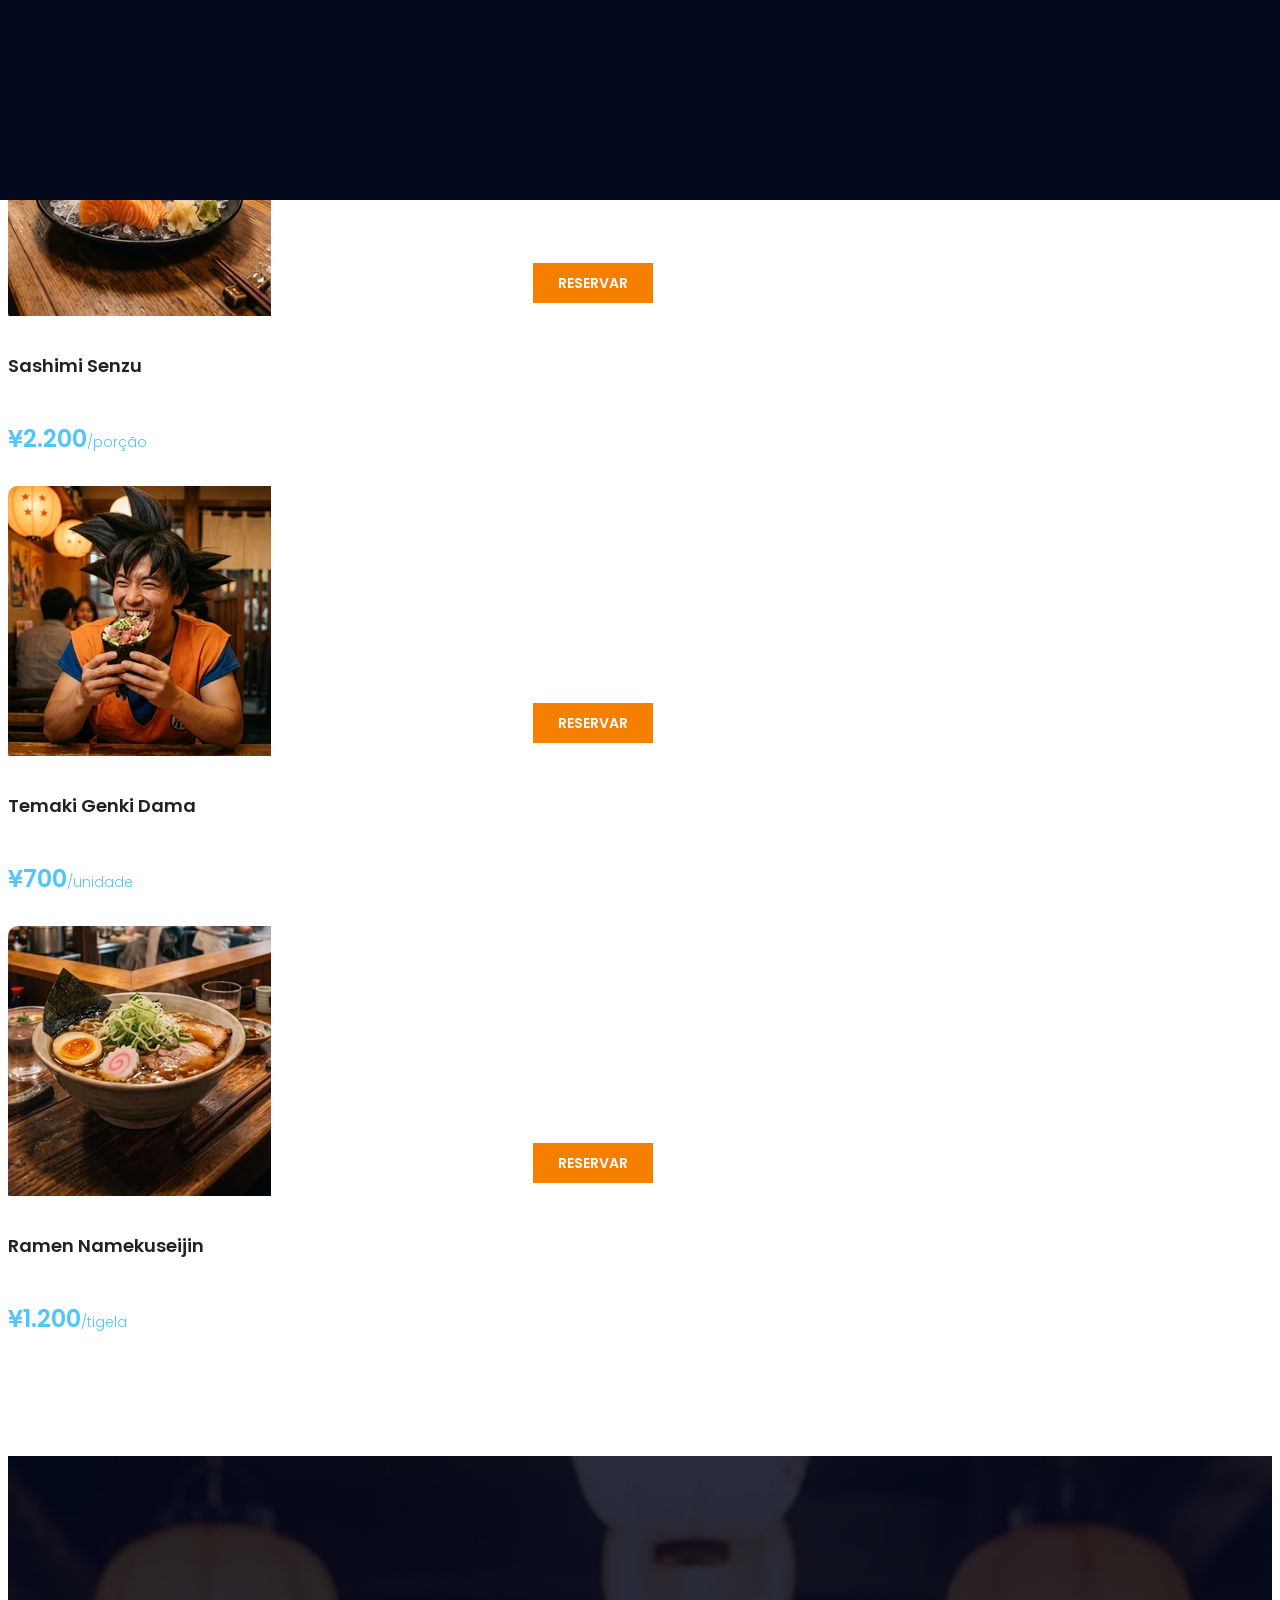
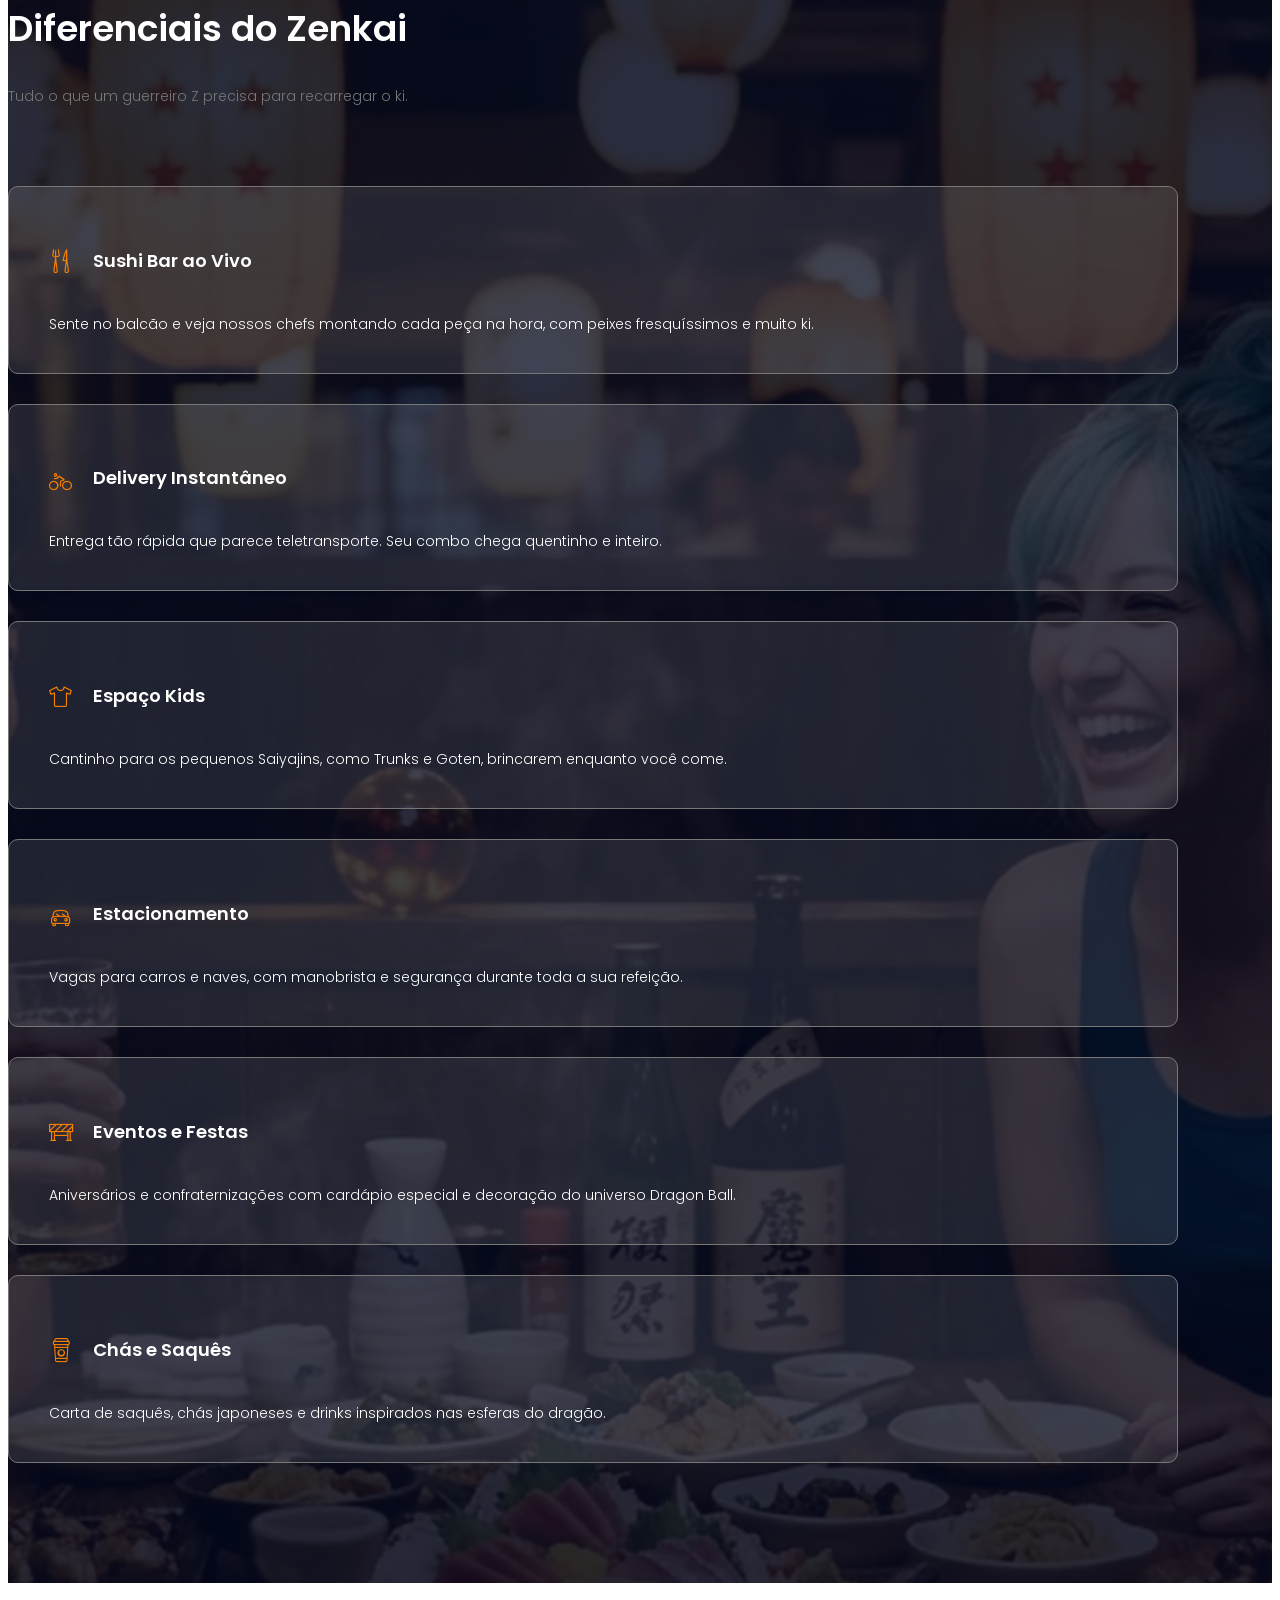
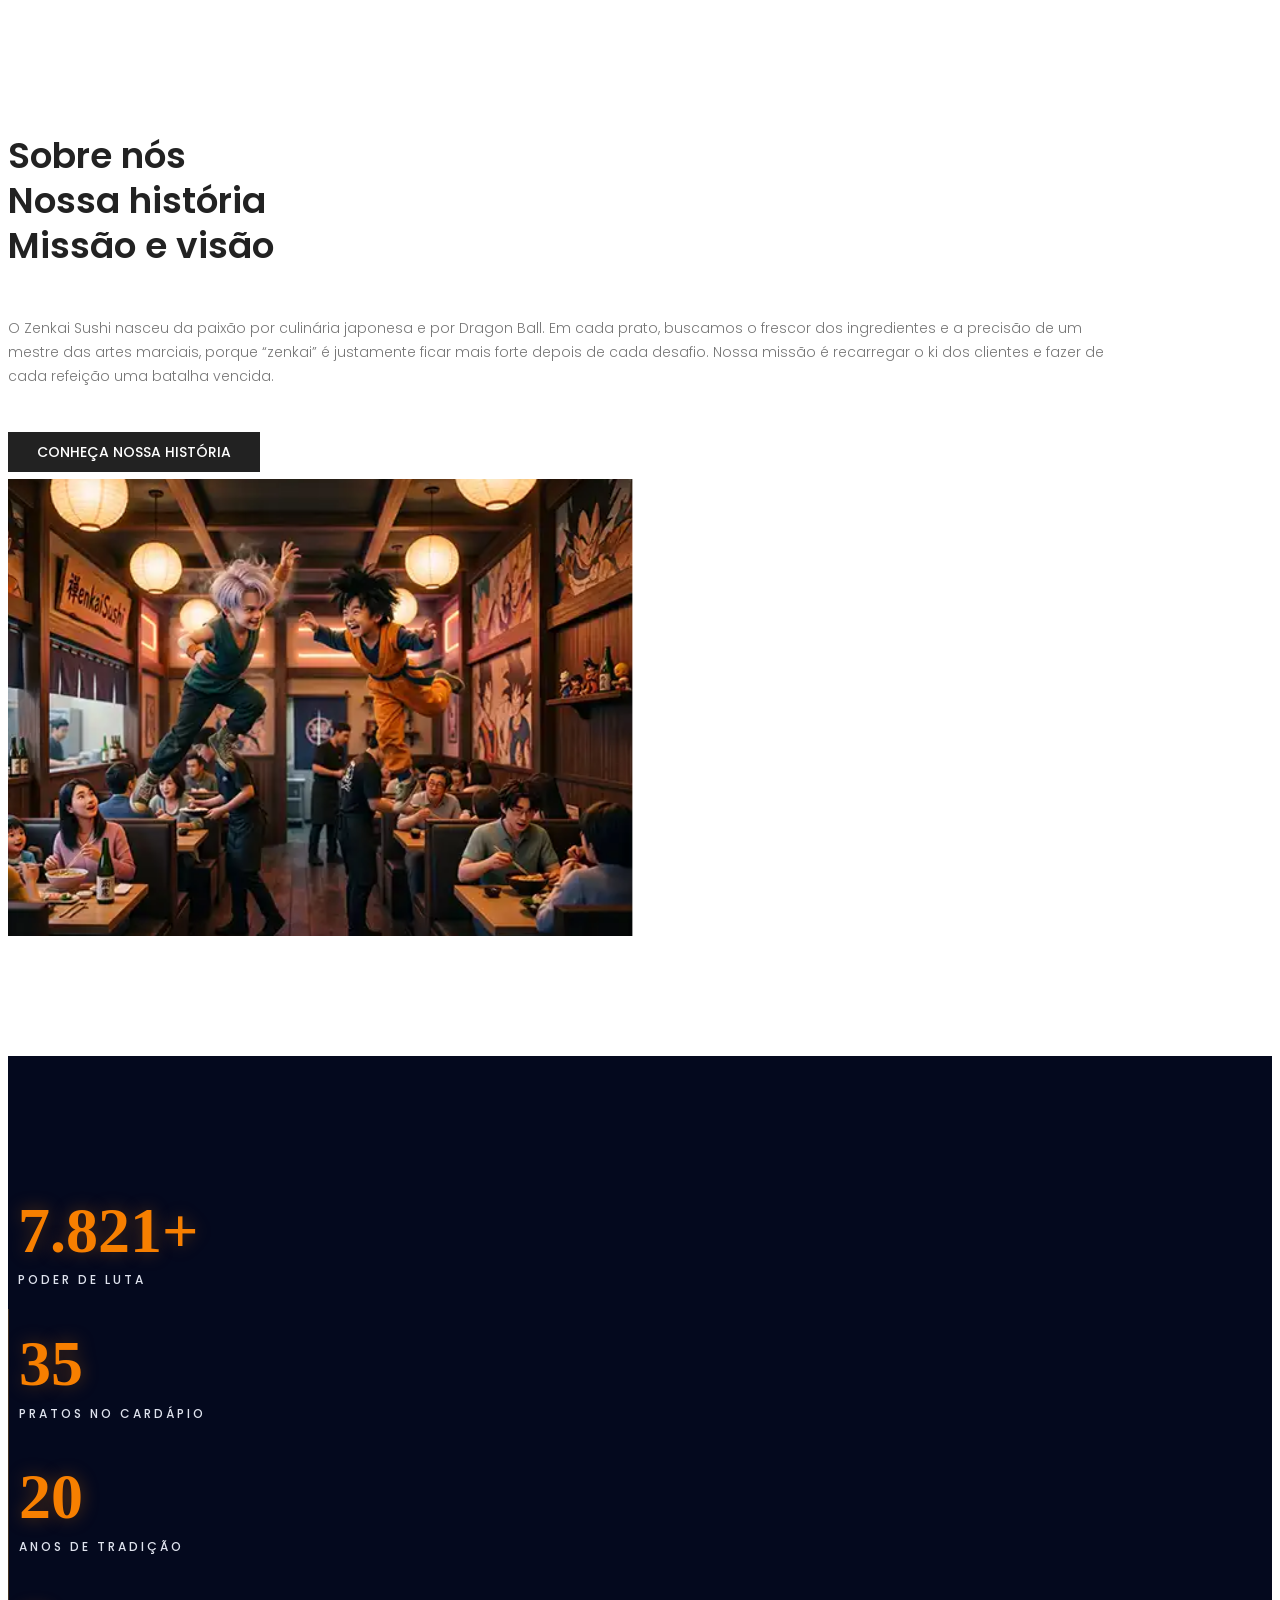
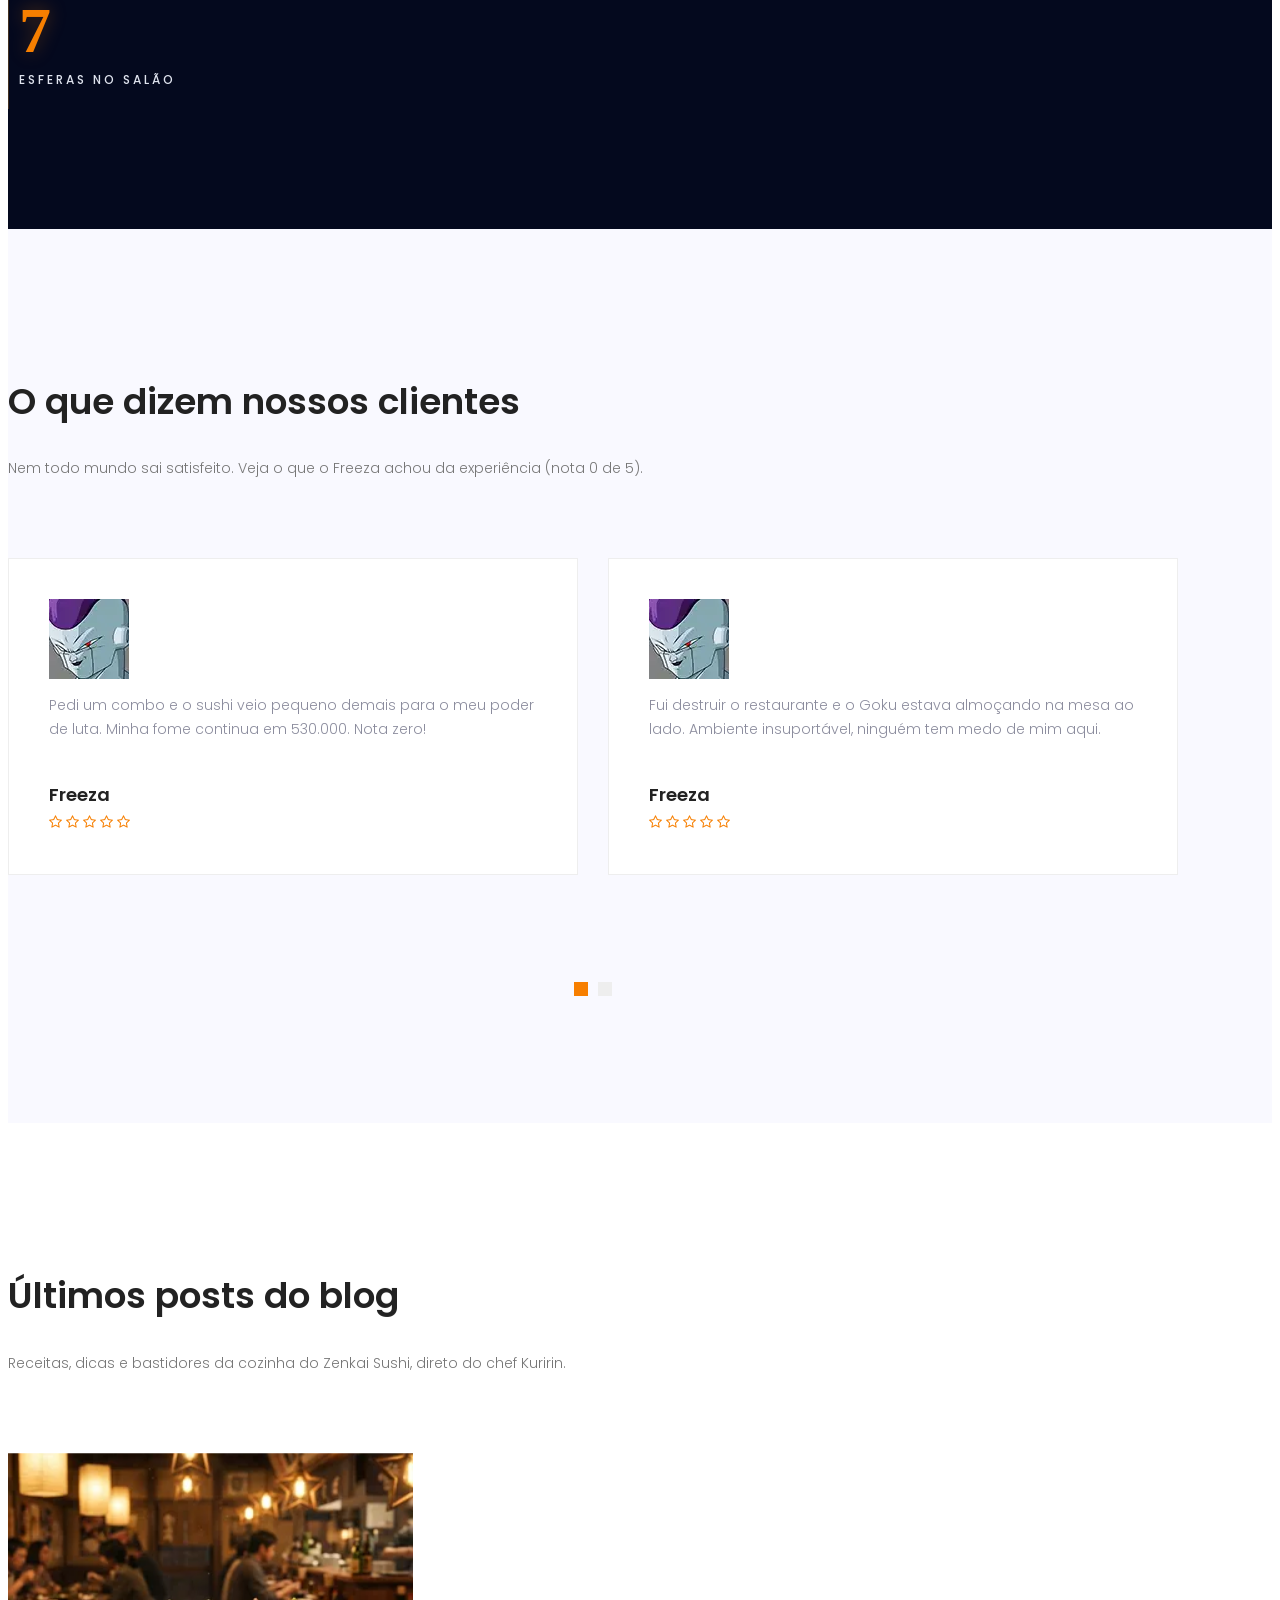
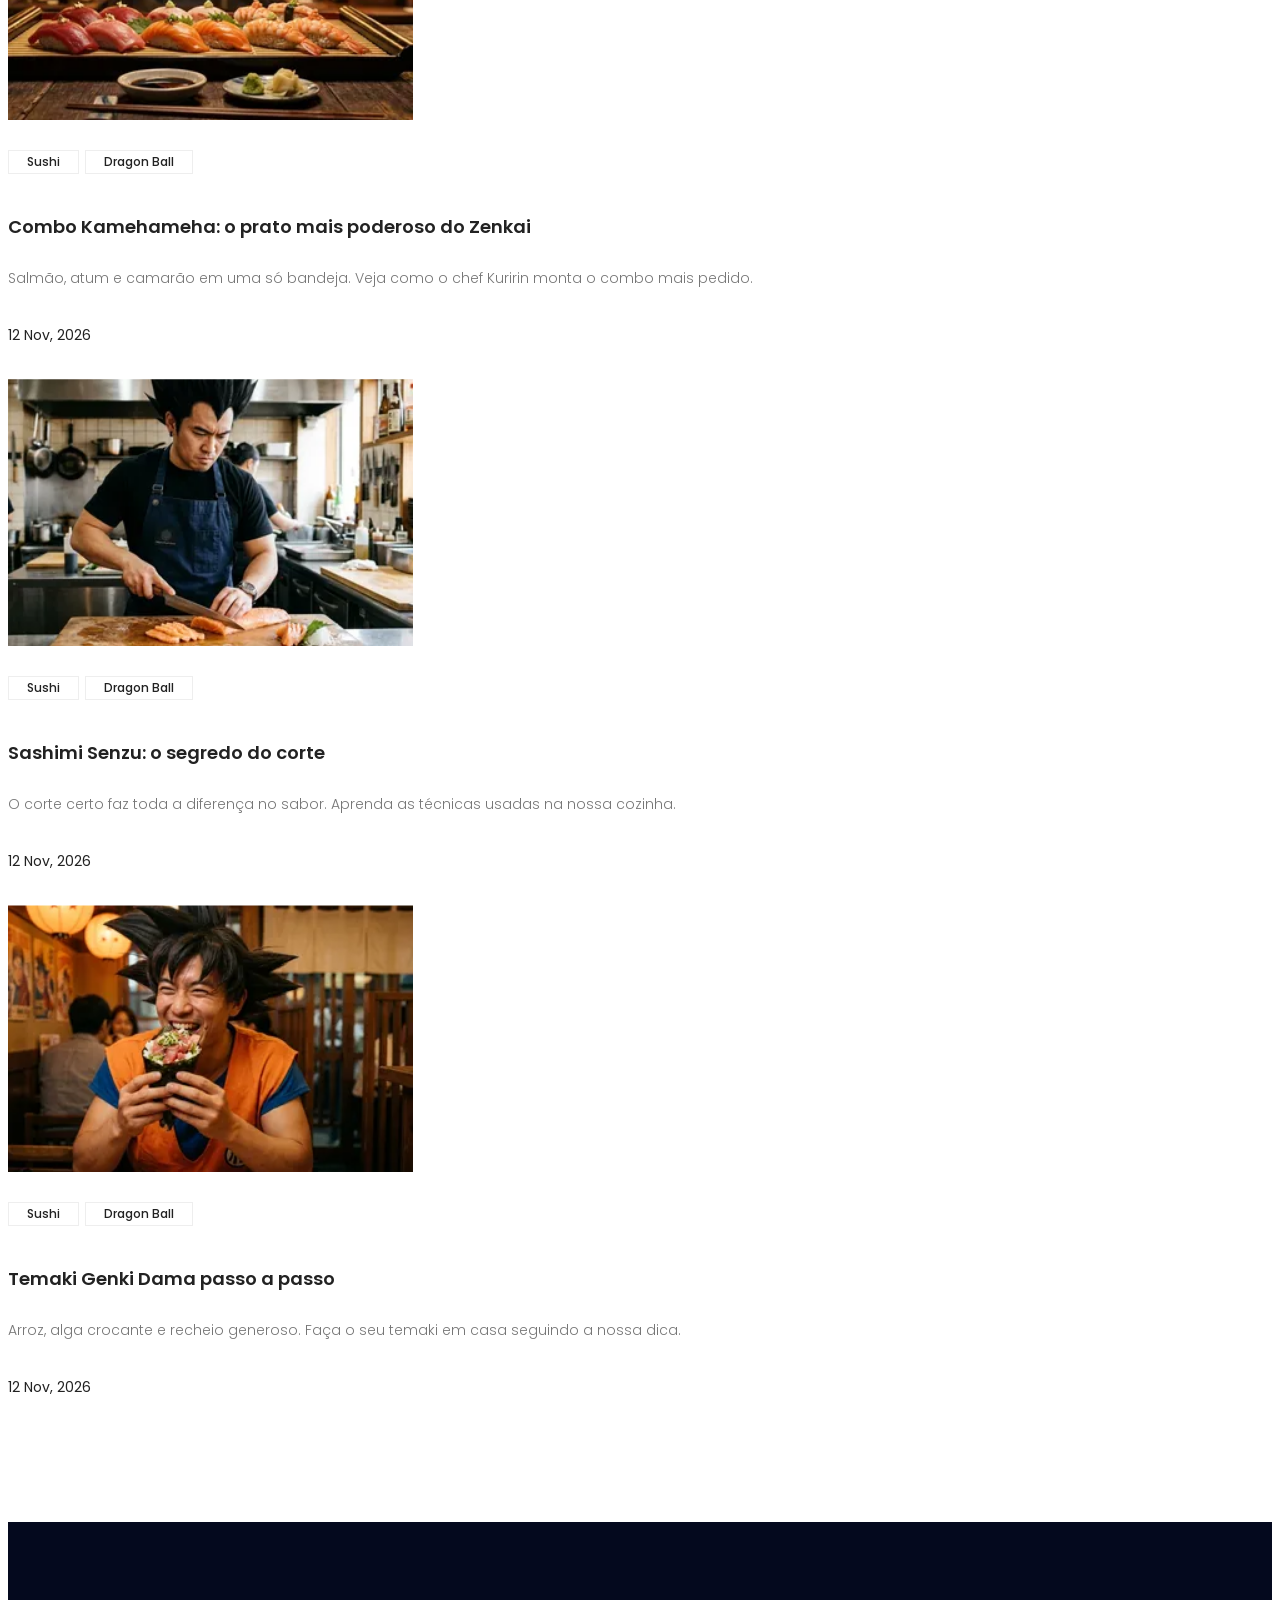
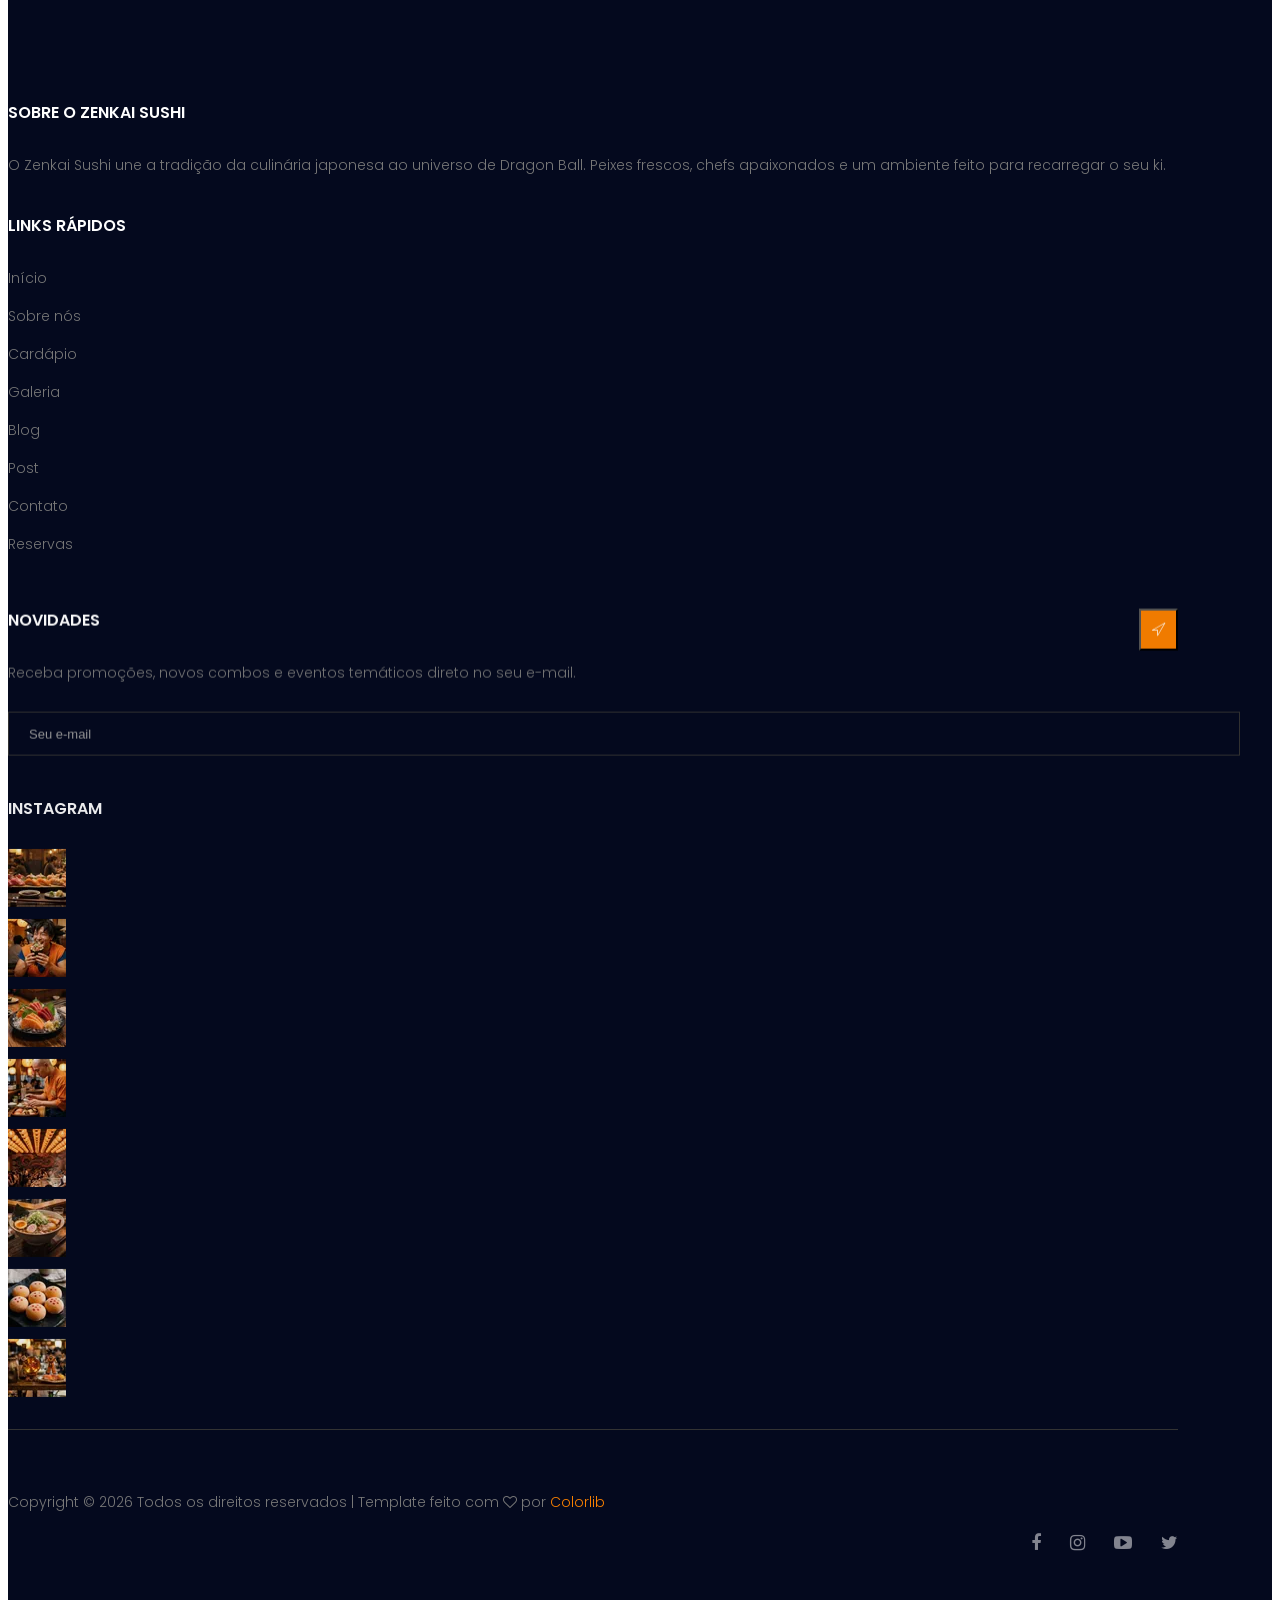
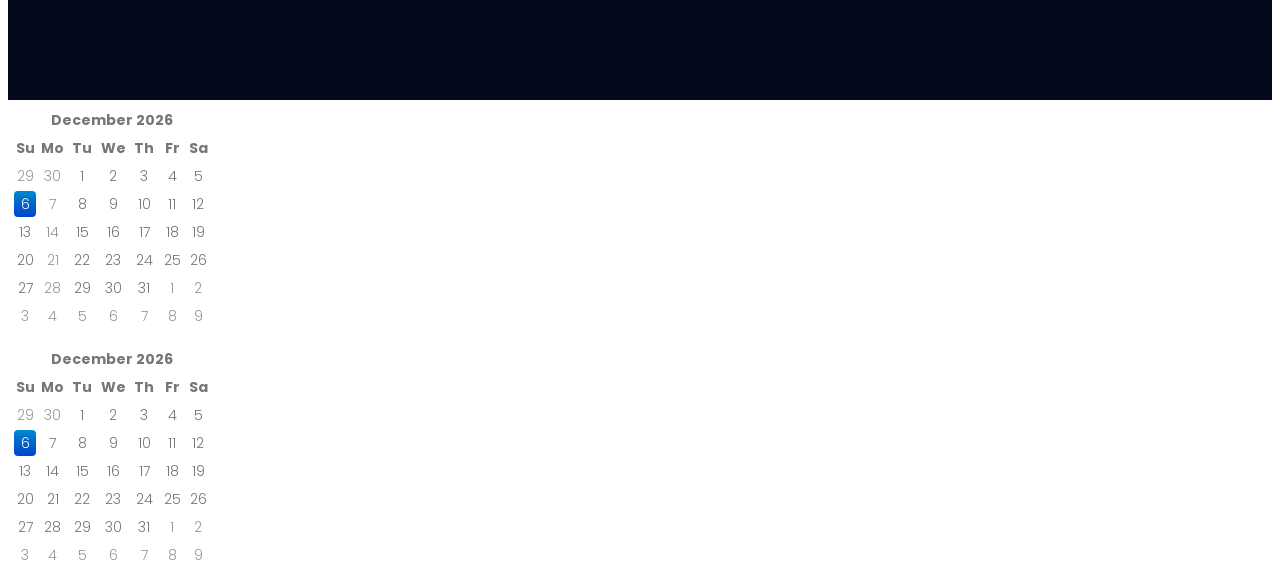
==== commit 60035e6f: "ajustando animações" ====
--- a/index.html
+++ b/index.html
@@ -31,7 +31,8 @@
     <link rel="stylesheet" href="css/responsive.css" />
 <link rel="stylesheet" href="vendors/lenis/lenis.css" />
 <link rel="stylesheet" href="css/zenkai-motion.css" />
-<script>try{if(!sessionStorage.getItem("zk-pre")&&!matchMedia("(prefers-reduced-motion: reduce)").matches){document.documentElement.classList.add("zk-loading")}}catch(e){}</script>
+<link rel="stylesheet" href="css/zenkai-intro.css" />
+<script>try{var s=sessionStorage,r=matchMedia("(prefers-reduced-motion: reduce)").matches;if(!r&&(!s.getItem("zk-pre")||s.getItem("zk-nav")||/[?&]preloader=1\b/.test(location.search))){document.documentElement.classList.add("zk-loading")}}catch(e){}</script>
   </head>
   <body>
     <!--================Header Area =================-->
@@ -199,6 +200,10 @@
       </div>
     </section>
     <!--================Banner Area =================-->
+    <!--================ Marquee =================-->
+    <section class="zk-marquee" aria-hidden="true"><div class="zk-marquee__track"><span>Sushi</span><i>&#10022;</i><span>Ramen</span><i>&#10022;</i><span>Temaki</span><i>&#10022;</i><span>Sashimi</span><i>&#10022;</i><span>Saquê</span><i>&#10022;</i><span>Kamehameha</span><i>&#10022;</i></div></section>
+    <!--================ Marquee =================-->
+
 
     <!--================ Accomodation Area  =================-->
     <section class="accomodation_area section_gap">
@@ -334,7 +339,20 @@
     <!--================ About History Area  =================-->
 
     <!--================ Testimonial Area  =================-->
-    <section class="testimonial_area section_gap">
+        <!--================ Stats Area =================-->
+    <section class="zk-stats section_gap">
+      <div class="container">
+        <div class="row text-center">
+          <div class="col-6 col-md-3"><div class="zk-stat"><strong data-count="8001" data-suffix="+">0</strong><span>Poder de luta</span></div></div>
+          <div class="col-6 col-md-3"><div class="zk-stat"><strong data-count="36">0</strong><span>Pratos no cardápio</span></div></div>
+          <div class="col-6 col-md-3"><div class="zk-stat"><strong data-count="20">0</strong><span>Anos de tradição</span></div></div>
+          <div class="col-6 col-md-3"><div class="zk-stat"><strong data-count="7">0</strong><span>Esferas no salão</span></div></div>
+        </div>
+      </div>
+    </section>
+    <!--================ Stats Area =================-->
+
+<section class="testimonial_area section_gap">
       <div class="container">
         <div class="section_title text-center">
           <h2 class="title_color">O que dizem nossos clientes</h2>
@@ -586,9 +604,17 @@
     <script src="vendors/gsap/ScrollTrigger.min.js"></script>
     <script src="vendors/gsap/SplitText.min.js"></script>
     <script src="vendors/lenis/lenis.min.js"></script>
-    <script src="js/zenkai-motion.js"></script>
+    <script src="js/zenkai/core.js"></script>
+    <script src="js/zenkai/shatter.js"></script>
+    <script src="js/zenkai/preloader.js"></script>
+    <script src="js/zenkai/hero.js"></script>
+    <script src="js/zenkai/reveal.js"></script>
+    <script src="js/zenkai/ui.js"></script>
+    <script src="js/zenkai/counters.js"></script>
+    <script src="js/zenkai/transitions.js"></script>
     <script src="js/zenkai-shader.js"></script>
     <script src="js/zenkai-forms.js"></script>
+    <script src="js/zenkai/main.js"></script>
     <script src="js/custom.js"></script>
   </body>
 </html>
--- a/css/zenkai-motion.css
+++ b/css/zenkai-motion.css
@@ -1,99 +1,5 @@
 /*============= Zenkai Sushi: motion, shaders e formularios =============*/
 /* Cores do tema: laranja #f77f00, amarelo #ffa62b, azul-escuro #04091e */
-
-/*---------- Preloader ----------*/
-html.zk-loading::before {
-  content: "";
-  position: fixed;
-  left: 0;
-  top: 0;
-  right: 0;
-  bottom: 0;
-  background: #04091e;
-  z-index: 99998;
-  animation: zk-failsafe 0.01s 8s forwards;
-}
-
-html.zk-loading body {
-  overflow: hidden;
-}
-
-@keyframes zk-failsafe {
-  to {
-    opacity: 0;
-    visibility: hidden;
-  }
-}
-
-.zk-preloader {
-  position: fixed;
-  left: 0;
-  top: 0;
-  right: 0;
-  bottom: 0;
-  z-index: 99999;
-  display: flex;
-  flex-direction: column;
-  align-items: center;
-  justify-content: center;
-  background: #04091e;
-  color: #fff;
-  text-align: center;
-}
-
-.zk-preloader__label {
-  font: 500 12px/1 "Poppins", sans-serif;
-  letter-spacing: 4px;
-  text-transform: uppercase;
-  color: #ffa62b;
-  margin-bottom: 14px;
-}
-
-.zk-preloader__count {
-  font: 700 clamp(56px, 14vw, 140px) / 1 "Playfair Display", serif;
-  color: #fff;
-  text-shadow: 0 0 30px rgba(247, 127, 0, 0.6);
-  font-variant-numeric: tabular-nums;
-}
-
-.zk-preloader__orbs {
-  display: flex;
-  gap: 12px;
-  margin-top: 34px;
-}
-
-.zk-orb {
-  position: relative;
-  width: 26px;
-  height: 26px;
-  border-radius: 50%;
-  background: radial-gradient(circle at 35% 30%, #ffd98a, #f77f00 55%, #a64b00);
-  opacity: 0.18;
-  filter: grayscale(1);
-  transition:
-    opacity 0.3s ease,
-    filter 0.3s ease,
-    box-shadow 0.3s ease;
-}
-
-.zk-orb::after {
-  content: "★";
-  position: absolute;
-  left: 0;
-  right: 0;
-  top: 50%;
-  transform: translateY(-50%);
-  font-size: 10px;
-  line-height: 1;
-  color: #c0392b;
-  text-align: center;
-}
-
-.zk-orb.is-on {
-  opacity: 1;
-  filter: none;
-  box-shadow: 0 0 18px 4px rgba(247, 127, 0, 0.7);
-}
 
 /*---------- Cursor customizado ----------*/
 .zk-cursor {
@@ -118,23 +24,6 @@
 }
 
 /*---------- Shaders ----------*/
-.banner_area .booking_table .zk-aura {
-  position: absolute;
-  left: 0;
-  top: 0;
-  width: 100%;
-  height: 100%;
-  z-index: 1;
-  pointer-events: none;
-  mix-blend-mode: screen;
-  opacity: 0.75;
-}
-
-.banner_area .booking_table > .container {
-  position: relative;
-  z-index: 2;
-}
-
 .zk-fx-canvas {
   position: absolute;
   left: 0;
--- a/css/zenkai-intro.css
+++ b/css/zenkai-intro.css
@@ -0,0 +1,325 @@
+/*============= Zenkai Sushi: abertura, transicoes e componentes de motion =============*/
+/* Cores do tema: laranja #f77f00, amarelo #ffa62b, azul-escuro #04091e */
+
+/*---------- Capa enquanto o JS carrega (primeiro acesso ou troca de pagina) ----------*/
+html.zk-loading::before {
+  content: "";
+  position: fixed;
+  left: 0;
+  top: 0;
+  right: 0;
+  bottom: 0;
+  background: #04091e;
+  z-index: 99998;
+  animation: zk-failsafe 0.01s 8s forwards;
+}
+
+html.zk-loading body,
+html.zk-lock body {
+  overflow: hidden;
+}
+
+@keyframes zk-failsafe {
+  to {
+    opacity: 0;
+    visibility: hidden;
+  }
+}
+
+/*---------- Preloader: poder de luta ----------*/
+.zk-preloader {
+  position: fixed;
+  left: 0;
+  top: 0;
+  right: 0;
+  bottom: 0;
+  z-index: 99999;
+  background: #04091e;
+  color: #fff;
+  overflow: hidden;
+}
+
+.zk-preloader.is-shattering {
+  background: transparent;
+  pointer-events: none;
+}
+
+.zk-preloader__stage {
+  position: absolute;
+  left: 0;
+  top: 0;
+  right: 0;
+  bottom: 0;
+  display: flex;
+  flex-direction: column;
+  align-items: center;
+  justify-content: center;
+  text-align: center;
+  will-change: transform;
+}
+
+.zk-preloader__label {
+  font: 500 12px/1 "Poppins", sans-serif;
+  letter-spacing: 4px;
+  text-transform: uppercase;
+  color: #ffa62b;
+  margin-bottom: 14px;
+}
+
+.zk-preloader__count {
+  font: 700 clamp(56px, 14vw, 140px) / 1 "Playfair Display", serif;
+  color: #fff;
+  text-shadow: 0 0 30px rgba(247, 127, 0, 0.6);
+  font-variant-numeric: tabular-nums;
+}
+
+.zk-preloader__phrase {
+  position: absolute;
+  left: 0;
+  right: 0;
+  top: 50%;
+  transform: translateY(-58%);
+  text-align: center;
+  font-family: "Poppins", sans-serif;
+  font-weight: 800;
+  text-transform: uppercase;
+  line-height: 0.95;
+}
+
+.zk-preloader__phrase span {
+  display: block;
+  font-size: clamp(26px, 7vw, 76px);
+  letter-spacing: 6px;
+  color: #fff;
+}
+
+.zk-preloader__phrase strong {
+  display: block;
+  font-size: clamp(64px, 19vw, 210px);
+  color: #f77f00;
+  text-shadow:
+    0 0 24px rgba(247, 127, 0, 0.7),
+    0 6px 0 #a64b00;
+}
+
+.zk-preloader__orbs {
+  display: flex;
+  gap: 12px;
+  margin-top: 34px;
+}
+
+.zk-preloader__flash {
+  position: absolute;
+  left: 0;
+  top: 0;
+  right: 0;
+  bottom: 0;
+  background: radial-gradient(circle at 50% 50%, #fff 0%, #ffd27a 30%, #f77f00 70%);
+  pointer-events: none;
+  z-index: 4;
+}
+
+.zk-orb {
+  position: relative;
+  width: 26px;
+  height: 26px;
+  border-radius: 50%;
+  background: radial-gradient(circle at 35% 30%, #ffd98a, #f77f00 55%, #a64b00);
+  opacity: 0.18;
+  filter: grayscale(1);
+  transition:
+    opacity 0.3s ease,
+    filter 0.3s ease,
+    box-shadow 0.3s ease;
+}
+
+.zk-orb::after {
+  content: "\2605";
+  position: absolute;
+  left: 0;
+  right: 0;
+  top: 50%;
+  transform: translateY(-50%);
+  font-size: 10px;
+  line-height: 1;
+  color: #c0392b;
+  text-align: center;
+}
+
+.zk-orb.is-on {
+  opacity: 1;
+  filter: none;
+  box-shadow: 0 0 18px 4px rgba(247, 127, 0, 0.7);
+}
+
+/* rachaduras */
+.zk-cracks {
+  position: absolute;
+  left: 0;
+  top: 0;
+  width: 100%;
+  height: 100%;
+  z-index: 3;
+  pointer-events: none;
+  filter: drop-shadow(0 0 5px #ffa62b);
+}
+
+.zk-cracks path {
+  fill: none;
+  stroke: #fff4d6;
+  stroke-width: 0.28;
+  stroke-linecap: round;
+  stroke-linejoin: round;
+}
+
+/* cacos que caem revelando a pagina */
+.zk-shards {
+  position: absolute;
+  left: 0;
+  top: 0;
+  width: 100%;
+  height: 100%;
+  z-index: 2;
+}
+
+.zk-shard {
+  position: absolute;
+  left: 0;
+  top: 0;
+  width: 100%;
+  height: 100%;
+  background: linear-gradient(135deg, #0d1638 0%, #04091e 55%, #0a0f2a 100%);
+  will-change: transform;
+}
+
+/*---------- Transicao entre paginas ----------*/
+.zk-curtain {
+  position: fixed;
+  left: 0;
+  top: 0;
+  width: 100%;
+  height: 100%;
+  z-index: 99997;
+  background: #04091e;
+  pointer-events: none;
+}
+
+.zk-curtain__line {
+  position: absolute;
+  left: 0;
+  right: 0;
+  top: 0;
+  height: 6px;
+  background: linear-gradient(90deg, #f77f00, #ffa62b);
+  box-shadow: 0 0 24px 4px rgba(247, 127, 0, 0.6);
+}
+
+/*---------- Barra de progresso e menu inteligente ----------*/
+.zk-progress {
+  position: fixed;
+  left: 0;
+  top: 0;
+  width: 100%;
+  height: 4px;
+  z-index: 99980;
+  background: linear-gradient(90deg, #f77f00, #ffa62b);
+  transform-origin: 0 50%;
+  transform: scaleX(0);
+  pointer-events: none;
+}
+
+.header_area {
+  transition: transform 0.45s ease;
+}
+
+.header_area.zk-nav-hidden {
+  transform: translateY(-140%);
+}
+
+.header_area.navbar_fixed.zk-nav-hidden {
+  transform: translateY(-190px);
+}
+
+/*---------- Brasas do hero ----------*/
+.banner_area .booking_table .zk-embers {
+  position: absolute;
+  left: 0;
+  top: 0;
+  z-index: 1;
+  pointer-events: none;
+}
+
+.banner_area .booking_table > .container {
+  position: relative;
+  z-index: 2;
+}
+
+/*---------- Faixa em marquee ----------*/
+.zk-marquee {
+  position: relative;
+  overflow: hidden;
+  background: #f77f00;
+  padding: 16px 0;
+  white-space: nowrap;
+  z-index: 2;
+}
+
+.zk-marquee__track {
+  display: inline-flex;
+  width: max-content;
+  will-change: transform;
+}
+
+.zk-marquee__track span,
+.zk-marquee__track i {
+  font: 800 clamp(20px, 3vw, 34px) / 1 "Poppins", sans-serif;
+  letter-spacing: 3px;
+  text-transform: uppercase;
+  color: #04091e;
+  padding: 0 22px;
+  font-style: normal;
+}
+
+.zk-marquee__track i {
+  color: #fff;
+  padding: 0 4px;
+}
+
+/*---------- Contadores ----------*/
+.zk-stats {
+  background: #04091e;
+  color: #fff;
+  position: relative;
+}
+
+.zk-stat {
+  padding: 20px 10px;
+  border-left: 1px solid rgba(255, 166, 43, 0.25);
+}
+
+.row > div:first-child .zk-stat {
+  border-left: 0;
+}
+
+.zk-stat strong {
+  display: block;
+  font: 700 clamp(38px, 6vw, 64px) / 1.1 "Playfair Display", serif;
+  color: #f77f00;
+  text-shadow: 0 0 18px rgba(247, 127, 0, 0.35);
+  font-variant-numeric: tabular-nums;
+}
+
+.zk-stat span {
+  display: block;
+  margin-top: 6px;
+  font: 500 12px/1.4 "Poppins", sans-serif;
+  letter-spacing: 3px;
+  text-transform: uppercase;
+  color: #dfe3ee;
+}
+
+@media (prefers-reduced-motion: reduce) {
+  .header_area {
+    transition: none;
+  }
+}
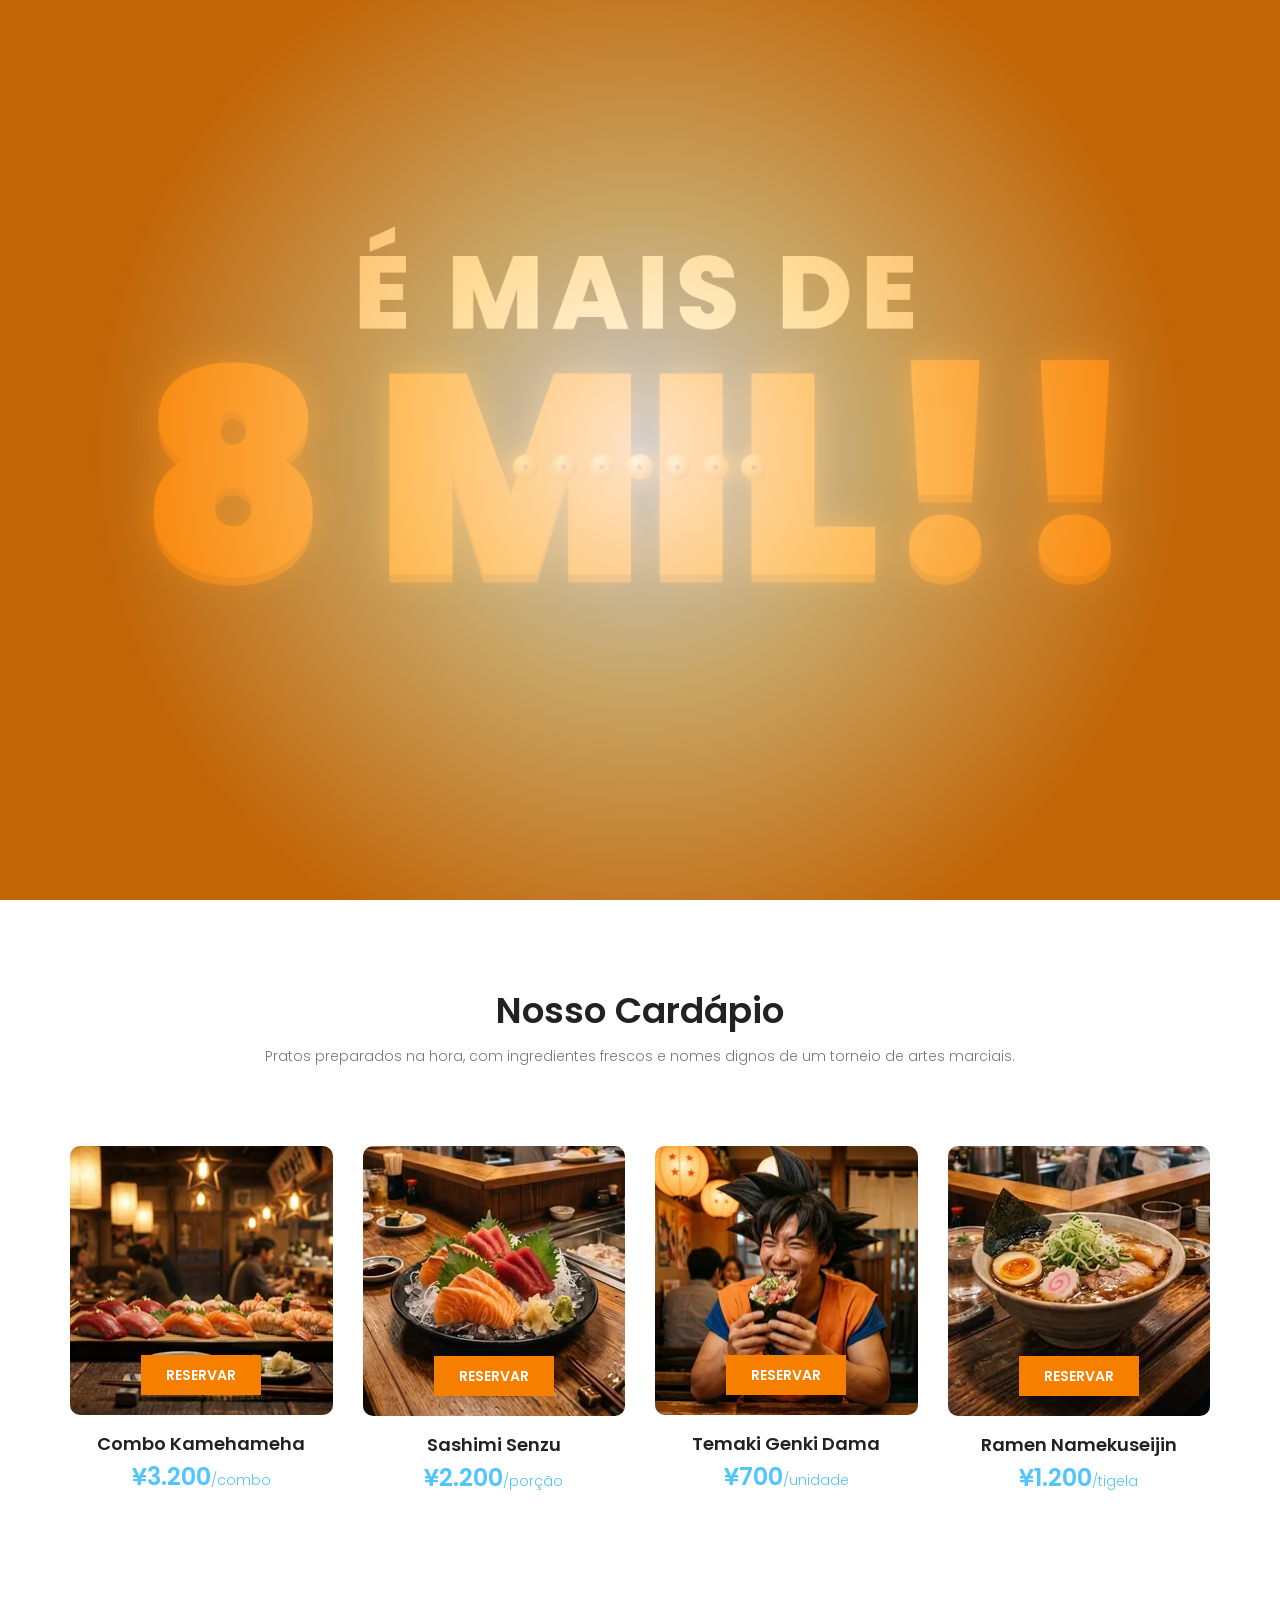
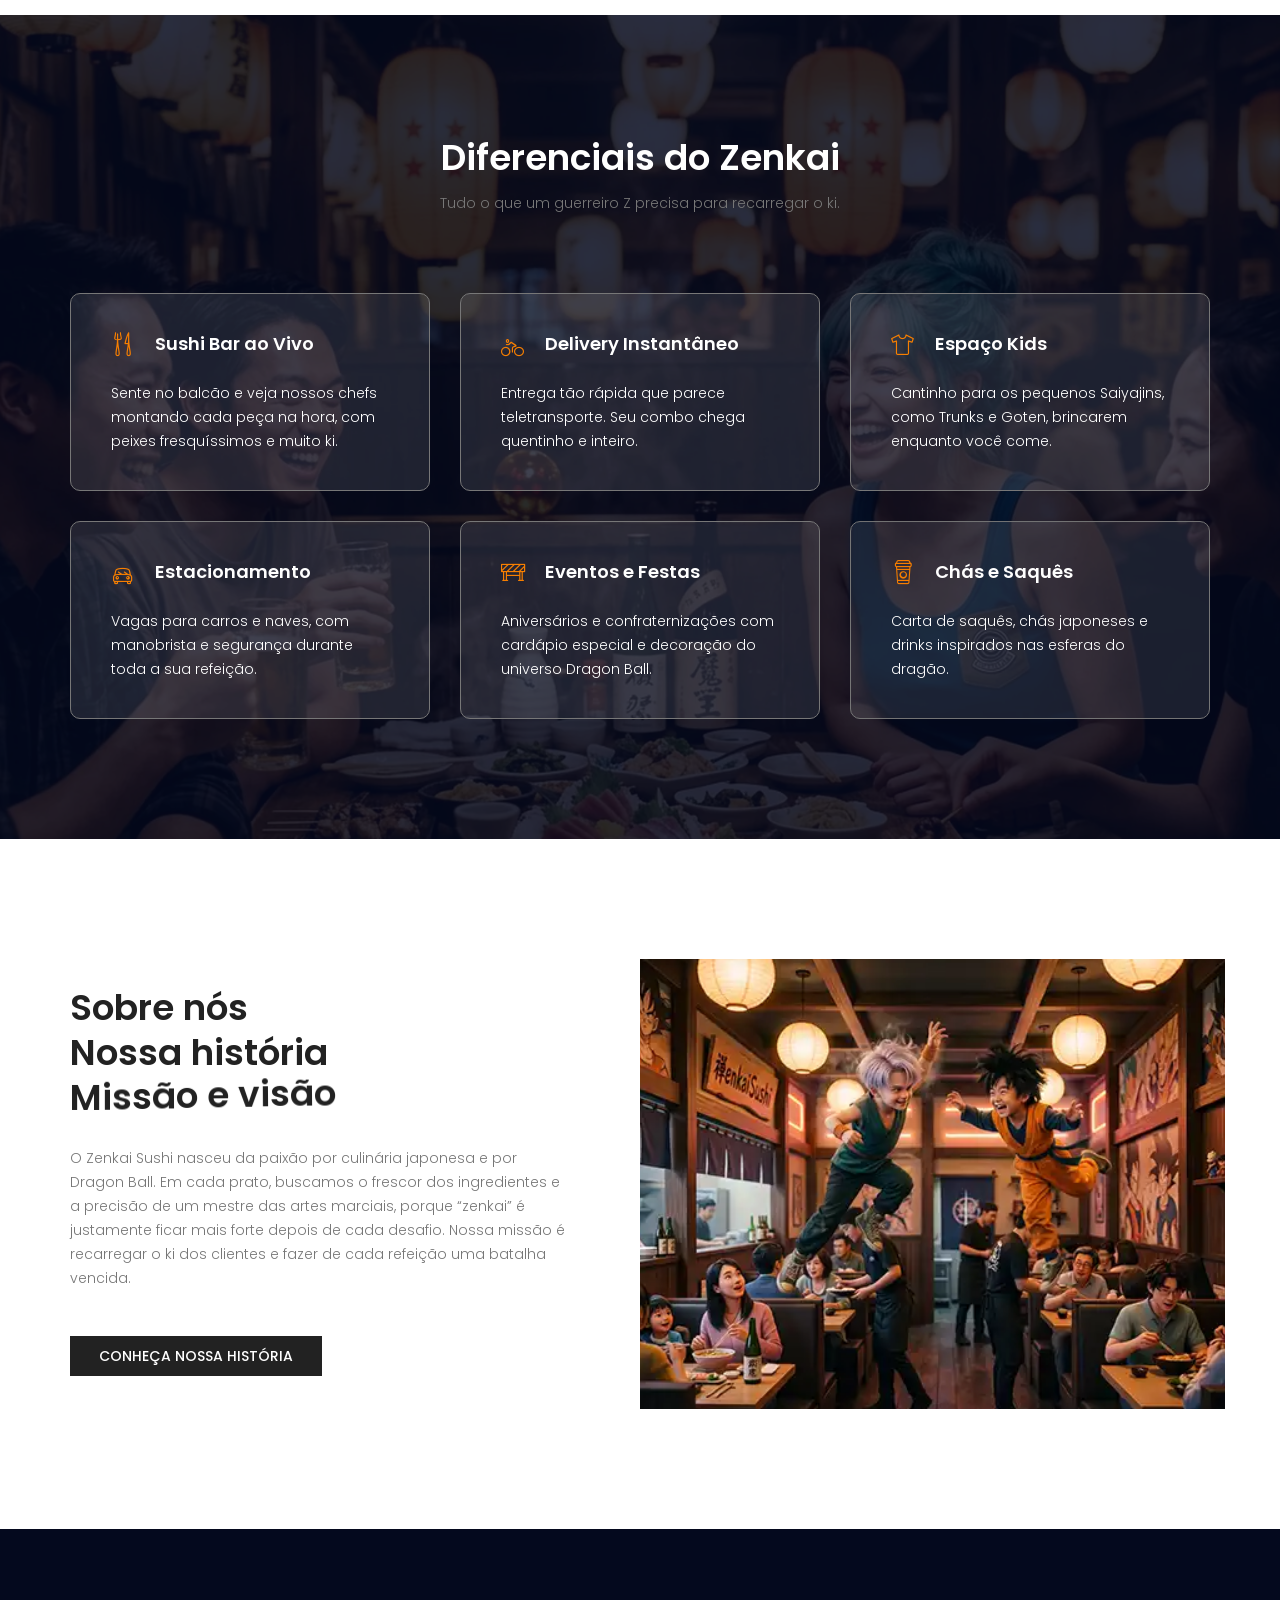
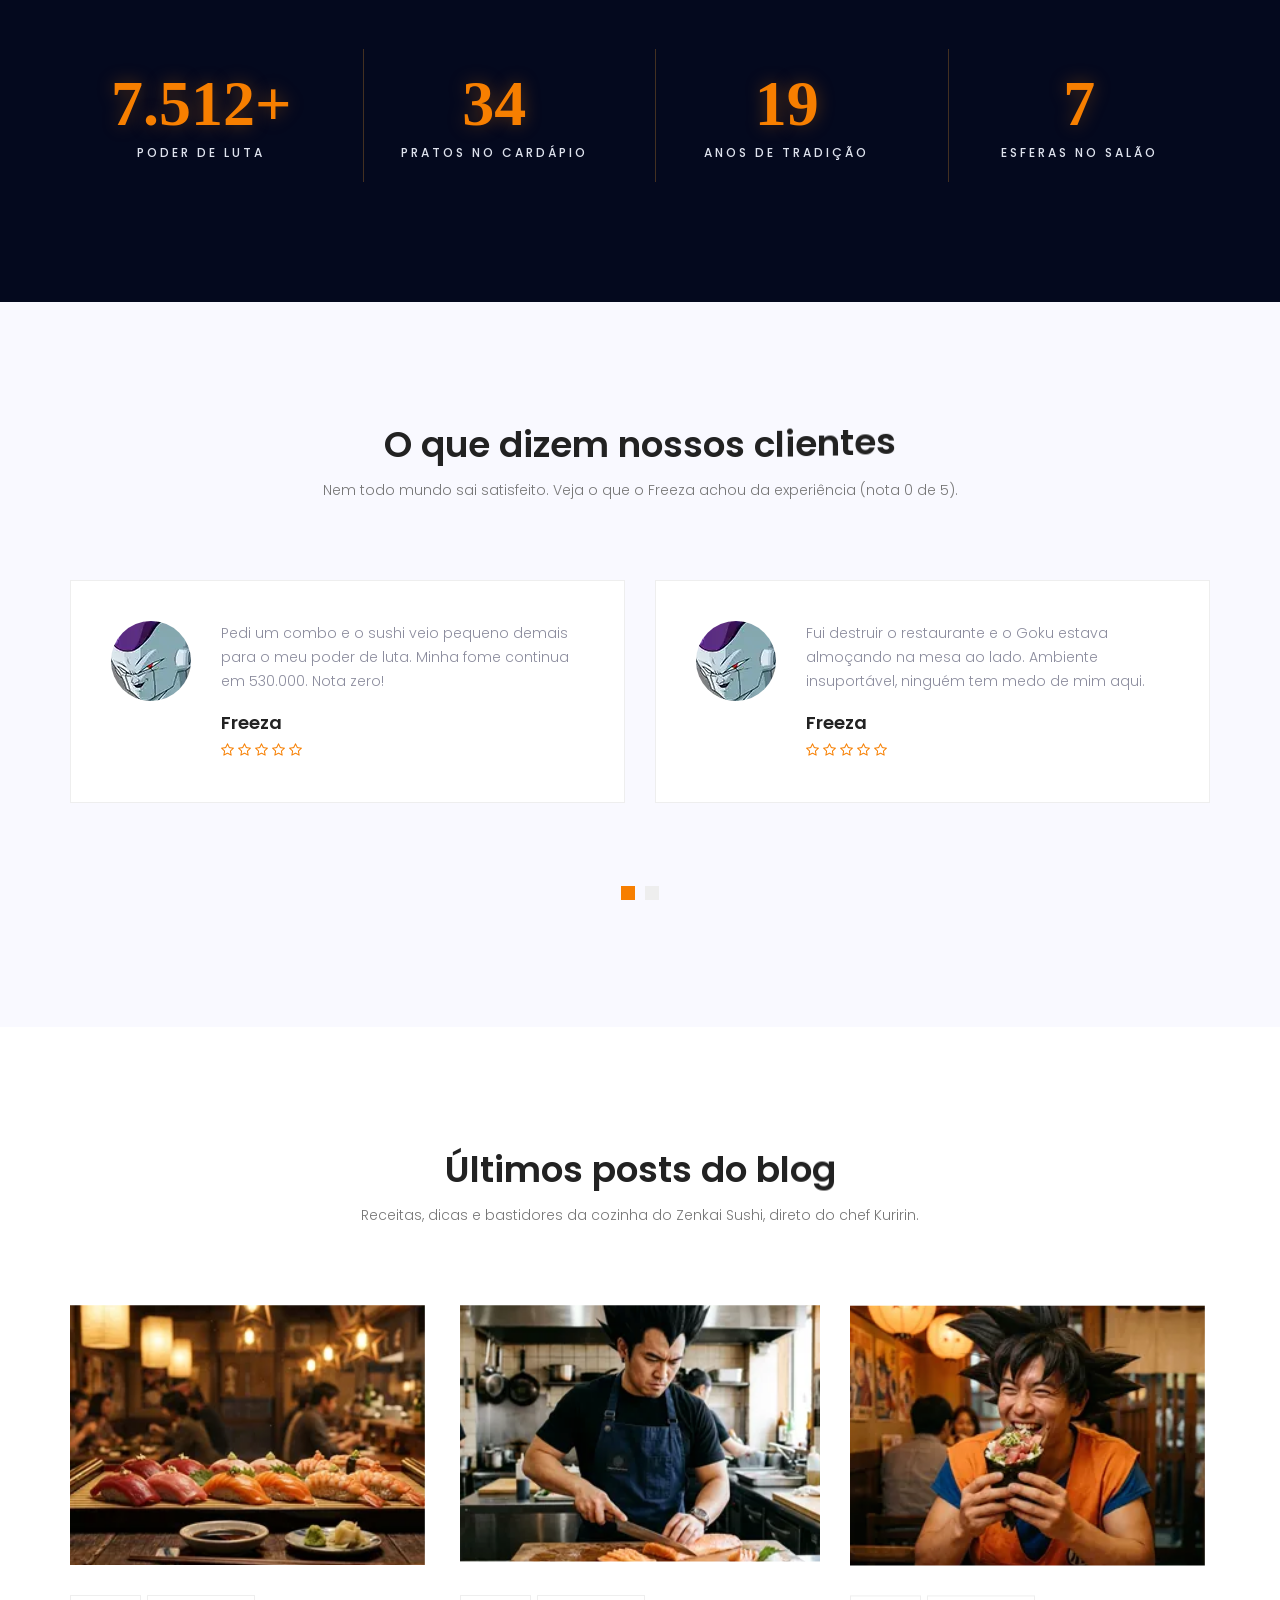
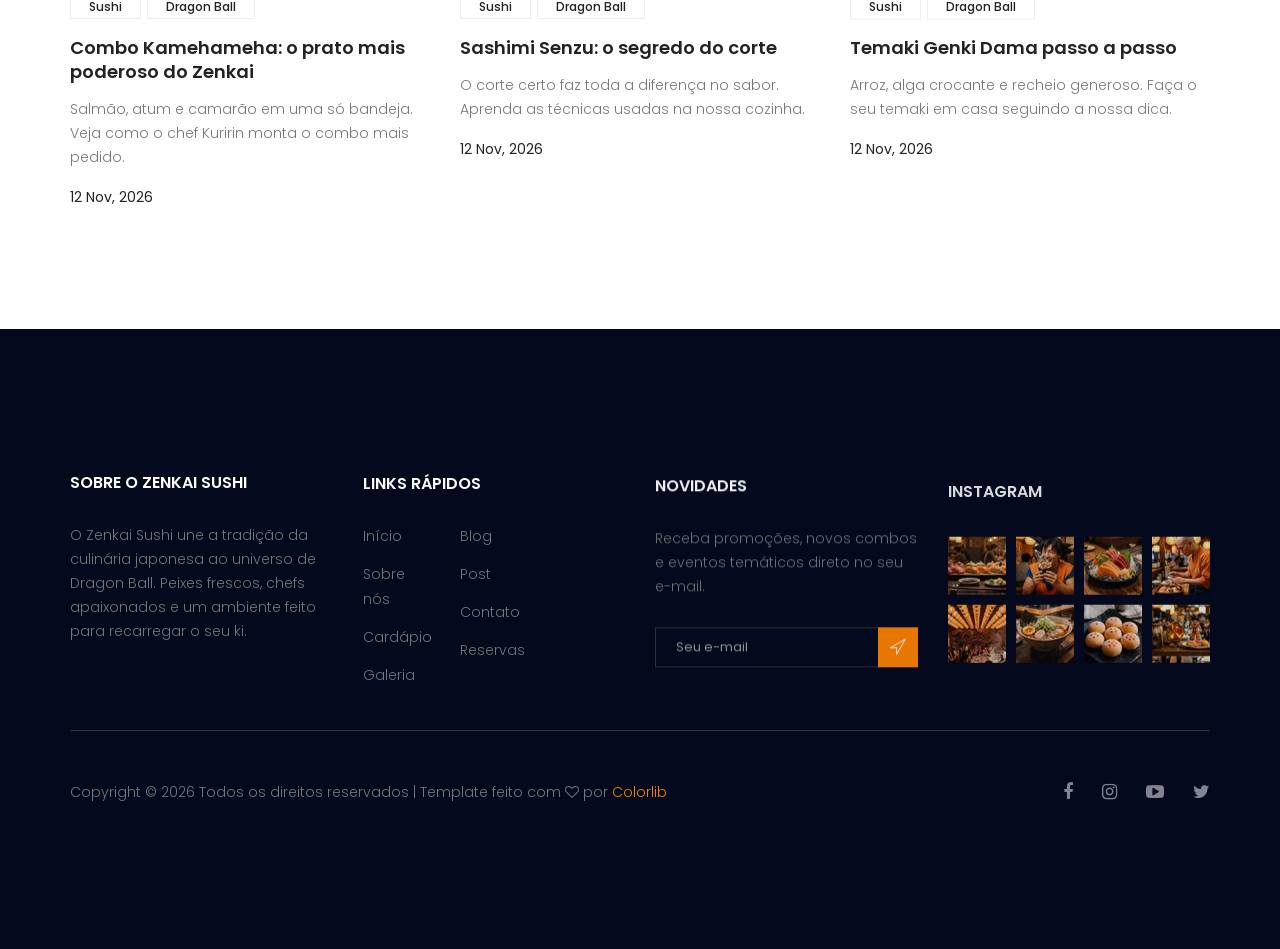
==== commit 63428b8f: "ajustando imagem" ====
--- a/index.html
+++ b/index.html
@@ -32,7 +32,7 @@
 <link rel="stylesheet" href="vendors/lenis/lenis.css" />
 <link rel="stylesheet" href="css/zenkai-motion.css" />
 <link rel="stylesheet" href="css/zenkai-intro.css" />
-<script>try{var s=sessionStorage,r=matchMedia("(prefers-reduced-motion: reduce)").matches;if(!r&&(!s.getItem("zk-pre")||s.getItem("zk-nav")||/[?&]preloader=1\b/.test(location.search))){document.documentElement.classList.add("zk-loading")}}catch(e){}</script>
+<script>try{var s=sessionStorage,r=matchMedia("(prefers-reduced-motion: reduce)").matches,n=performance.getEntriesByType("navigation")[0],rl=!!(n&&n.type==="reload");if(!r&&(!s.getItem("zk-pre")||s.getItem("zk-nav")||rl||/[?&]preloader=1\b/.test(location.search))){document.documentElement.classList.add("zk-loading")}}catch(e){}</script>
   </head>
   <body>
     <!--================Header Area =================-->
@@ -40,7 +40,7 @@
       <div class="container">
         <nav class="navbar navbar-expand-lg navbar-light">
           <!-- Brand and toggle get grouped for better mobile display -->
-          <a class="navbar-brand logo_h" href="index.html"><img src="imagensOtimizadas/logo-zenkai-sushi-restaurante-japones.webp" alt="Logo do Zenkai Sushi, restaurante japonês temático de Dragon Ball" title="Zenkai Sushi" width="206" height="46"></a>
+          <a class="navbar-brand logo_h" href="index.html"><img src="imagensOtimizadas/logo-zenkai-sushi-restaurante-japones.webp" alt="Logo do Zenkai Sushi, restaurante japonês temático de Dragon Ball" title="Zenkai Sushi" width="163" height="30"></a>
           <button
             class="navbar-toggler"
             type="button"
@@ -611,6 +611,7 @@
     <script src="js/zenkai/reveal.js"></script>
     <script src="js/zenkai/ui.js"></script>
     <script src="js/zenkai/counters.js"></script>
+    <script src="js/zenkai/dragon.js"></script>
     <script src="js/zenkai/transitions.js"></script>
     <script src="js/zenkai-shader.js"></script>
     <script src="js/zenkai-forms.js"></script>
--- a/css/style.css
+++ b/css/style.css
@@ -3192,8 +3192,6 @@
 }
 
 .primary-checkbox input:checked + label {
-  background: url(../image/elements/primary-check.png) no-repeat center
-    center/cover;
   border: none;
 }
 
@@ -3231,8 +3229,6 @@
 }
 
 .confirm-checkbox input:checked + label {
-  background: url(../image/elements/success-check.png) no-repeat center
-    center/cover;
   border: none;
 }
 
@@ -3275,8 +3271,6 @@
 }
 
 .disabled-checkbox input:checked + label {
-  background: url(../image/elements/disabled-check.png) no-repeat center
-    center/cover;
   border: none;
 }
 
@@ -3314,8 +3308,6 @@
 }
 
 .primary-radio input:checked + label {
-  background: url(../image/elements/primary-radio.png) no-repeat center
-    center/cover;
   border: none;
 }
 
@@ -3353,8 +3345,6 @@
 }
 
 .confirm-radio input:checked + label {
-  background: url(../image/elements/success-radio.png) no-repeat center
-    center/cover;
   border: none;
 }
 
@@ -3408,8 +3398,6 @@
 }
 
 .disabled-radio input:checked + label {
-  background: url(../image/elements/disabled-radio.png) no-repeat center
-    center/cover;
   border: none;
 }
 
@@ -3671,7 +3659,7 @@
 }
 
 .navbar .logo_h img {
-  height: 46px;
+  height: 30px;
   width: auto;
   max-width: none;
 }
--- a/css/zenkai-motion.css
+++ b/css/zenkai-motion.css
@@ -54,8 +54,17 @@
 
 .zk-hscroll > [class*="col-"] {
   flex: 0 0 auto;
-  width: 360px;
-  max-width: 360px;
+}
+
+/* mesmas larguras de coluna do template (container 1170): fotos mantem o tamanho original */
+.zk-hscroll > .col-md-4 {
+  width: 390px;
+  max-width: 390px;
+}
+
+.zk-hscroll > .col-lg-3 {
+  width: 292.5px;
+  max-width: 292.5px;
 }
 
 .zk-hscroll > .gallery_item {
--- a/css/zenkai-intro.css
+++ b/css/zenkai-intro.css
@@ -323,3 +323,19 @@
     transition: none;
   }
 }
+
+/*---------- Shenlong (F5 e troca de pagina) ----------*/
+.zk-dragon {
+  position: fixed;
+  left: 0;
+  top: 0;
+  width: 100%;
+  height: 100%;
+  z-index: 99999;
+  pointer-events: none;
+}
+
+.zk-curtain {
+  background: linear-gradient(180deg, #04091e 0%, #0b1230 100%);
+  box-shadow: 0 0 40px 6px rgba(247, 127, 0, 0.35);
+}
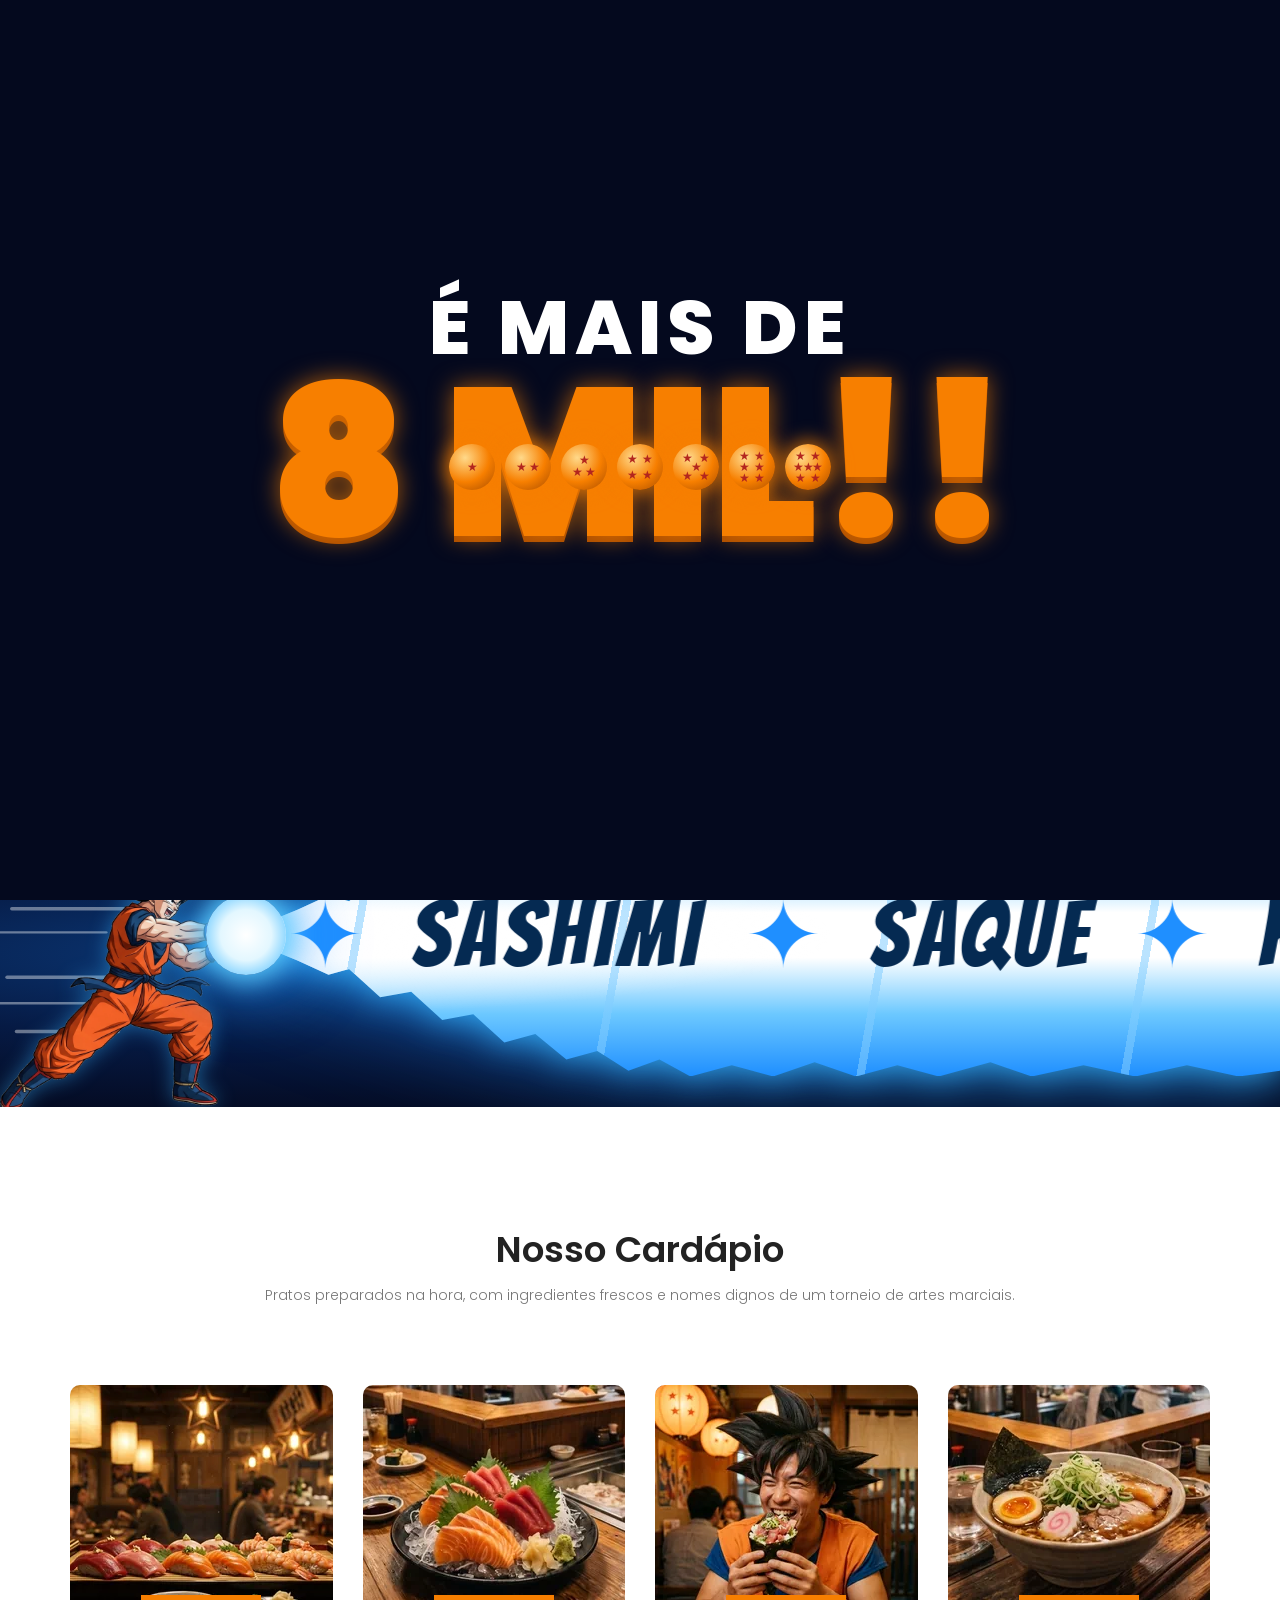
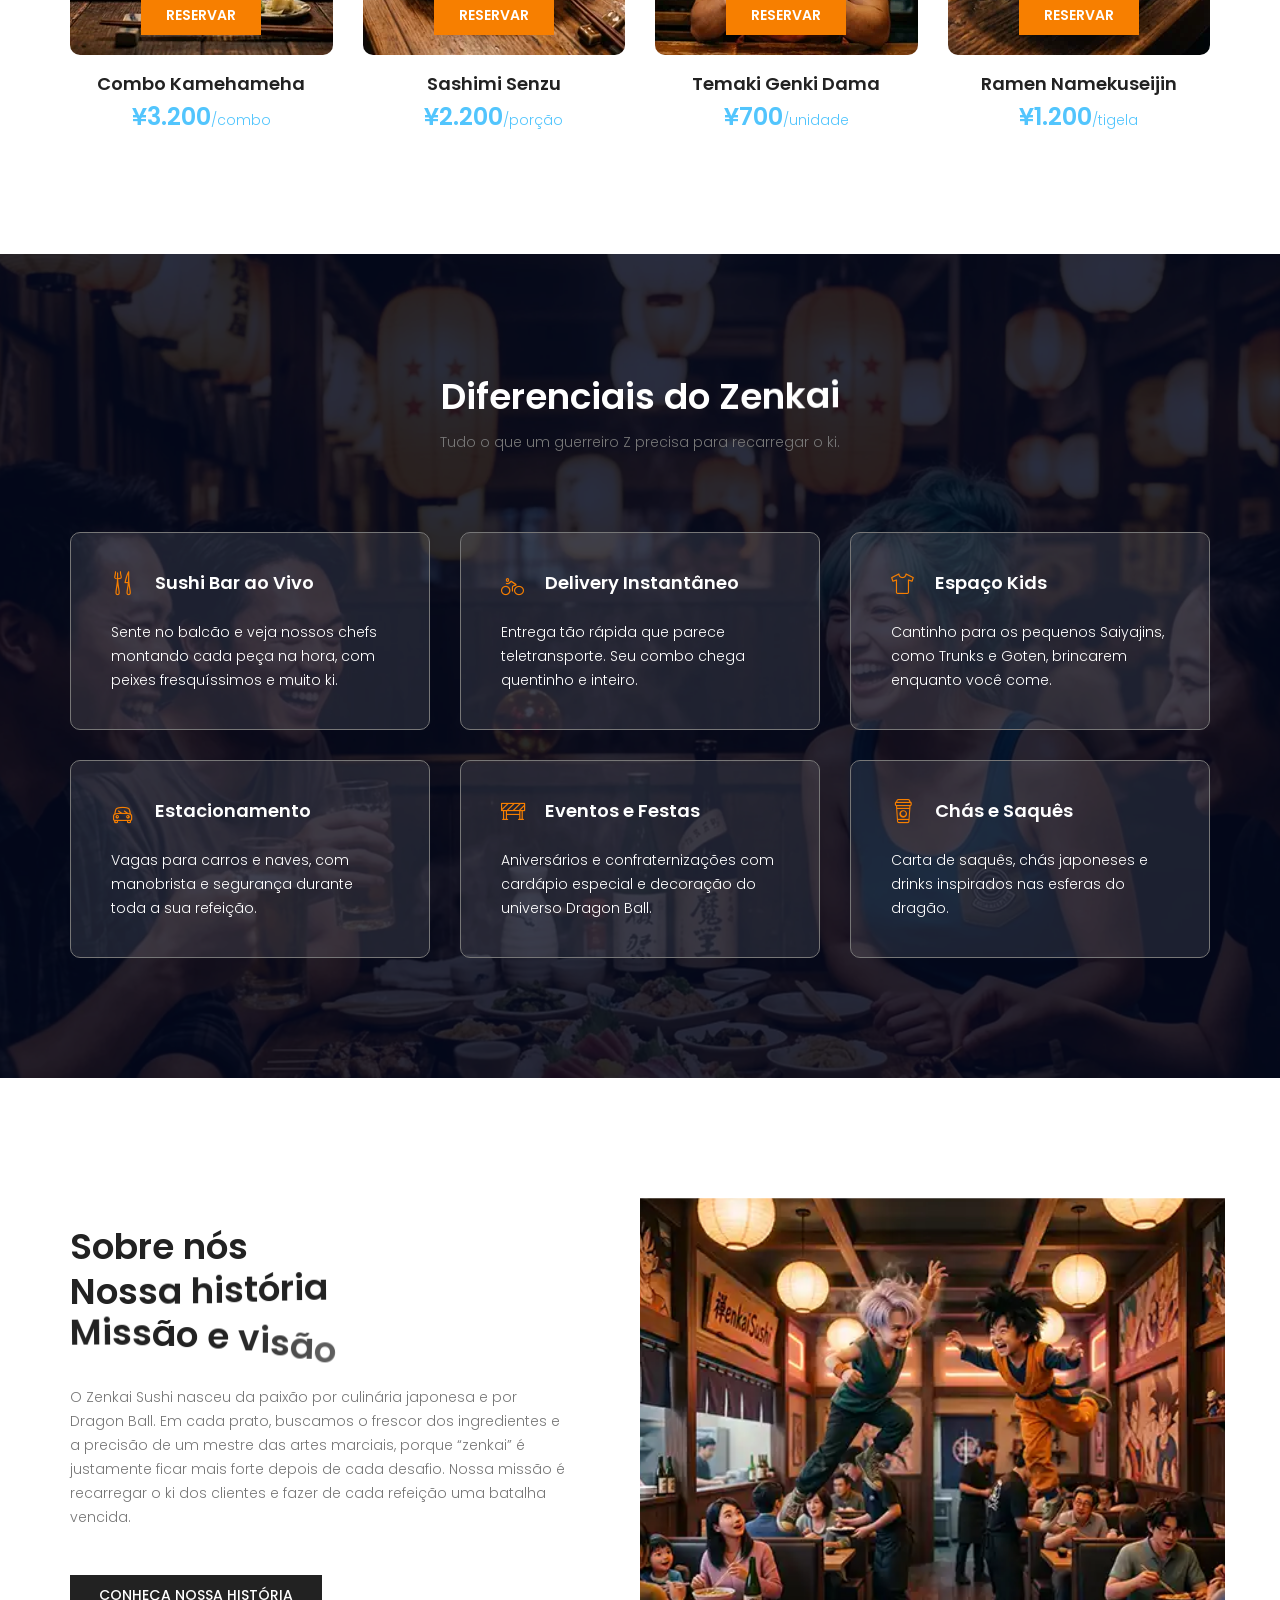
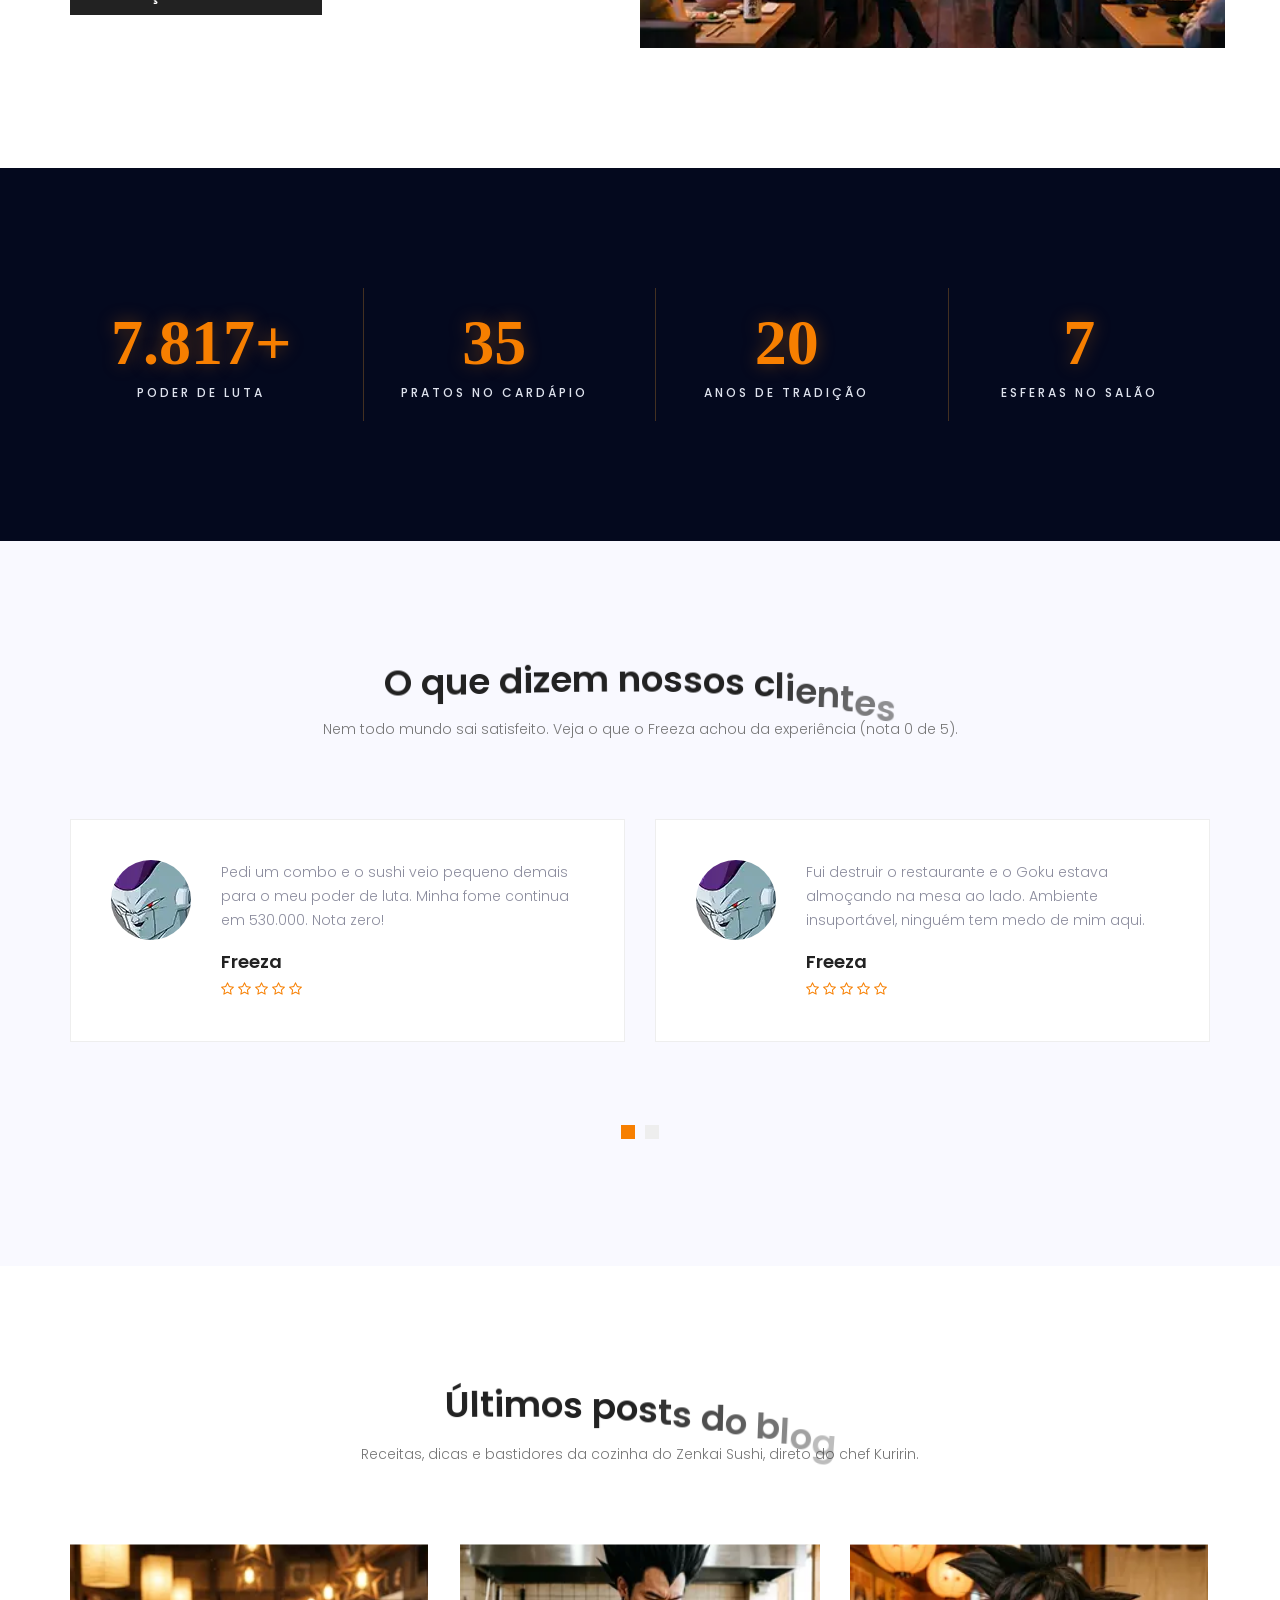
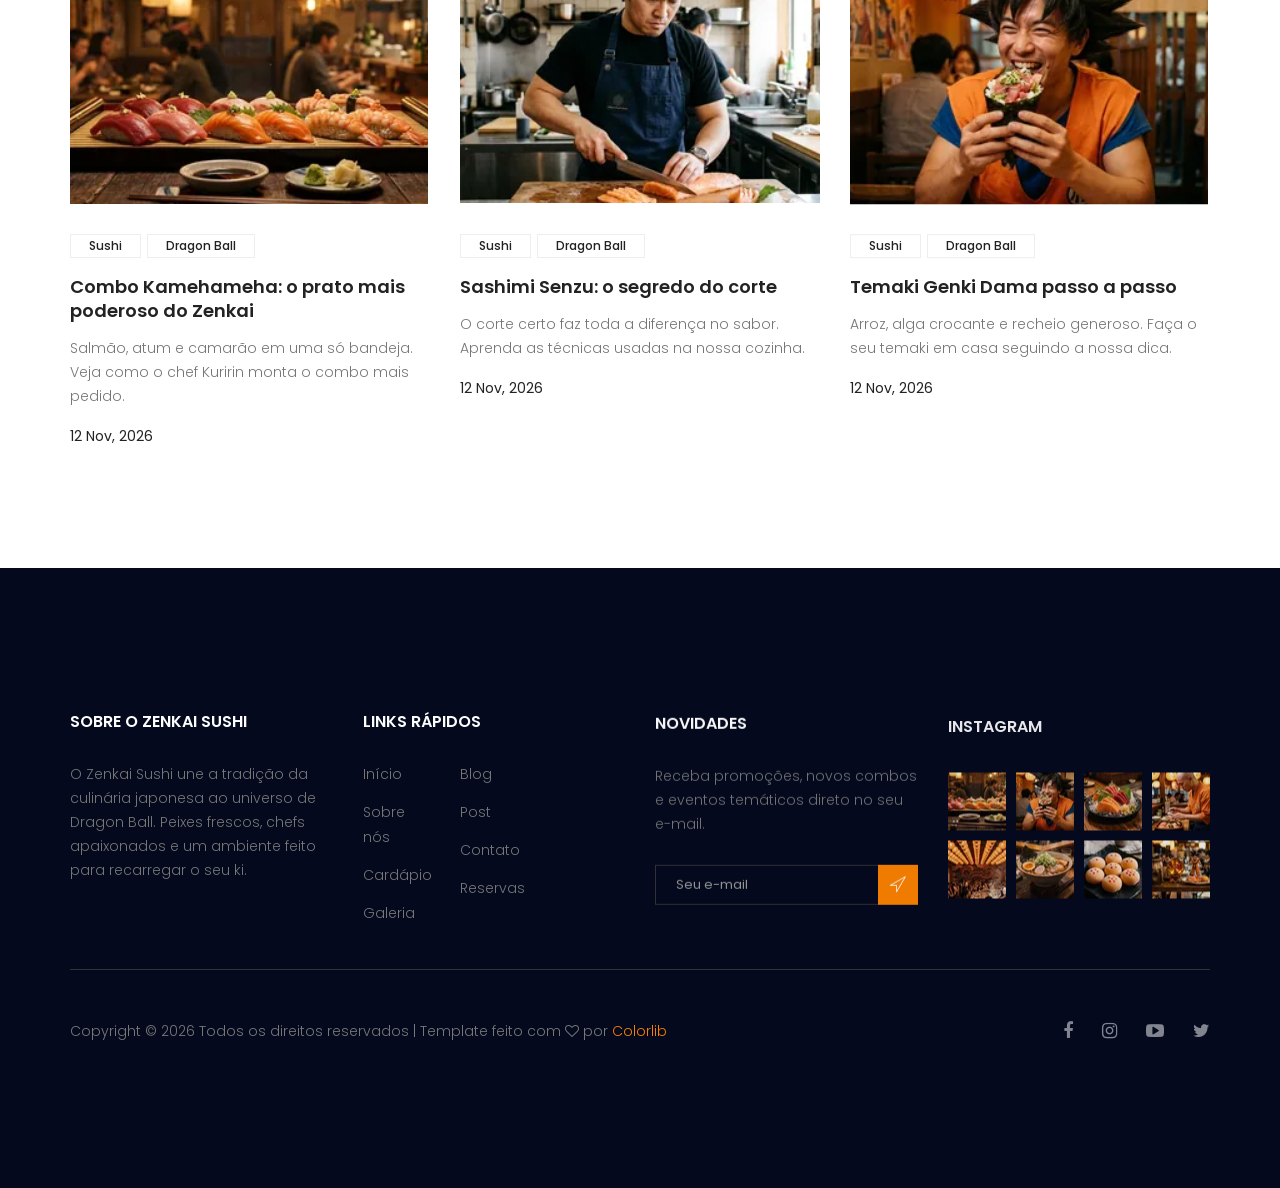
==== commit 5723af89: "Kamehameha com Goku, preloader com esferas de 1 a 7 estrelas, calendário e menu redesenhados" ====
--- a/index.html
+++ b/index.html
@@ -40,7 +40,7 @@
       <div class="container">
         <nav class="navbar navbar-expand-lg navbar-light">
           <!-- Brand and toggle get grouped for better mobile display -->
-          <a class="navbar-brand logo_h" href="index.html"><img src="imagensOtimizadas/logo-zenkai-sushi-restaurante-japones.webp" alt="Logo do Zenkai Sushi, restaurante japonês temático de Dragon Ball" title="Zenkai Sushi" width="163" height="30"></a>
+          <a class="navbar-brand logo_h" href="index.html"><img src="imagensOtimizadas/logo-zenkai-sushi-restaurante-japones.webp" alt="Logo do Zenkai Sushi, restaurante japonês temático de Dragon Ball" title="Zenkai Sushi" width="550" height="120"></a>
           <button
             class="navbar-toggler"
             type="button"
@@ -201,7 +201,17 @@
     </section>
     <!--================Banner Area =================-->
     <!--================ Marquee =================-->
-    <section class="zk-marquee" aria-hidden="true"><div class="zk-marquee__track"><span>Sushi</span><i>&#10022;</i><span>Ramen</span><i>&#10022;</i><span>Temaki</span><i>&#10022;</i><span>Sashimi</span><i>&#10022;</i><span>Saquê</span><i>&#10022;</i><span>Kamehameha</span><i>&#10022;</i></div></section>
+    <section class="zk-kame" aria-hidden="true">
+      <svg class="zk-kame__speed" viewBox="0 0 320 260" focusable="false">
+        <g stroke="#ffffff" stroke-linecap="round" opacity="0.4">
+          <path d="M0 70 H110" stroke-width="2" /><path d="M10 92 H130" stroke-width="3" /><path d="M0 112 H90" stroke-width="2" />
+          <path d="M6 150 H100" stroke-width="3" /><path d="M0 172 H120" stroke-width="2" /><path d="M14 196 H100" stroke-width="3" />
+        </g>
+      </svg>
+      <img class="zk-kame__goku" src="imagensOtimizadas/goku-kamehameha-pose-zenkai-sushi.webp" alt="" width="706" height="760" decoding="async" />
+      <span class="zk-kame__orb"></span>
+      <div class="zk-kame__beam"><div class="zk-kame__flame"><div class="zk-marquee__track"><span>Sushi</span><i>&#10022;</i><span>Ramen</span><i>&#10022;</i><span>Temaki</span><i>&#10022;</i><span>Sashimi</span><i>&#10022;</i><span>Saquê</span><i>&#10022;</i><span>Kamehameha</span><i>&#10022;</i></div></div></div>
+    </section>
     <!--================ Marquee =================-->
 
 
--- a/css/zenkai-motion.css
+++ b/css/zenkai-motion.css
@@ -40,35 +40,58 @@
   z-index: 2;
 }
 
-/*---------- Galeria / cardapio em scroll horizontal ----------*/
-.zk-hscroll-section {
-  overflow: hidden;
-}
-
-.zk-hscroll {
-  display: flex;
-  flex-wrap: nowrap;
-  width: max-content;
-  will-change: transform;
-}
-
-.zk-hscroll > [class*="col-"] {
-  flex: 0 0 auto;
-}
-
-/* mesmas larguras de coluna do template (container 1170): fotos mantem o tamanho original */
-.zk-hscroll > .col-md-4 {
-  width: 390px;
-  max-width: 390px;
-}
-
-.zk-hscroll > .col-lg-3 {
-  width: 292.5px;
-  max-width: 292.5px;
-}
-
-.zk-hscroll > .gallery_item {
-  margin-bottom: 0;
+/*---------- Galeria em tetris (grade densa: fotos de 250 e 380 de altura se encaixam) ----------*/
+#gallery.imageGallery1 {
+  display: grid;
+  grid-template-columns: repeat(3, 360px);
+  grid-auto-rows: 10px;
+  grid-auto-flow: row dense;
+  column-gap: 30px;
+  justify-content: center;
+  margin-left: 0;
+  margin-right: 0;
+}
+
+#gallery.imageGallery1 > .gallery_item {
+  width: 360px;
+  max-width: 360px;
+  padding: 0;
+  margin: 0;
+  grid-row: span 28; /* 250 + 30 de respiro */
+}
+
+#gallery.imageGallery1 > .gallery_item:nth-child(2),
+#gallery.imageGallery1 > .gallery_item:nth-child(4),
+#gallery.imageGallery1 > .gallery_item:nth-child(5),
+#gallery.imageGallery1 > .gallery_item:nth-child(8) {
+  grid-row: span 41; /* 380 + 30 de respiro */
+}
+
+#gallery.imageGallery1 .gallery_img img {
+  display: block;
+  width: 360px;
+  max-width: none;
+}
+
+@media (max-width: 1199px) {
+  #gallery.imageGallery1 {
+    grid-template-columns: repeat(2, 360px);
+  }
+}
+
+@media (max-width: 767px) {
+  #gallery.imageGallery1 {
+    grid-template-columns: 1fr;
+    padding: 0 15px;
+  }
+  #gallery.imageGallery1 > .gallery_item {
+    width: 100%;
+    max-width: none;
+  }
+  #gallery.imageGallery1 .gallery_img img {
+    width: 100%;
+    height: auto;
+  }
 }
 
 /*---------- Formularios ----------*/
--- a/css/zenkai-intro.css
+++ b/css/zenkai-intro.css
@@ -1,5 +1,6 @@
 /*============= Zenkai Sushi: abertura, transicoes e componentes de motion =============*/
 /* Cores do tema: laranja #f77f00, amarelo #ffa62b, azul-escuro #04091e */
+@import url("https://fonts.googleapis.com/css2?family=Bangers&family=Oswald:wght@500;600&display=swap");
 
 /*---------- Capa enquanto o JS carrega (primeiro acesso ou troca de pagina) ----------*/
 html.zk-loading::before {
@@ -104,7 +105,7 @@
 
 .zk-preloader__orbs {
   display: flex;
-  gap: 12px;
+  gap: 10px;
   margin-top: 34px;
 }
 
@@ -121,8 +122,8 @@
 
 .zk-orb {
   position: relative;
-  width: 26px;
-  height: 26px;
+  width: 46px;
+  height: 46px;
   border-radius: 50%;
   background: radial-gradient(circle at 35% 30%, #ffd98a, #f77f00 55%, #a64b00);
   opacity: 0.18;
@@ -133,17 +134,28 @@
     box-shadow 0.3s ease;
 }
 
-.zk-orb::after {
-  content: "\2605";
-  position: absolute;
-  left: 0;
-  right: 0;
-  top: 50%;
-  transform: translateY(-50%);
-  font-size: 10px;
+.zk-orb i {
+  position: absolute;
+  transform: translate(-50%, -50%);
+  font-style: normal;
+  font-size: 12px;
   line-height: 1;
-  color: #c0392b;
-  text-align: center;
+  color: #b3261e;
+}
+
+@media (max-width: 400px) {
+  .zk-preloader__orbs {
+    gap: 8px;
+  }
+
+  .zk-orb {
+    width: 36px;
+    height: 36px;
+  }
+
+  .zk-orb i {
+    font-size: 9px;
+  }
 }
 
 .zk-orb.is-on {
@@ -254,35 +266,155 @@
   z-index: 2;
 }
 
-/*---------- Faixa em marquee ----------*/
-.zk-marquee {
+/* a lista aberta dos selects do hero (Adultos, Criancas, Mesas) passa por cima da faixa em marquee, que vem logo abaixo */
+.banner_area {
+  z-index: 3;
+}
+
+/*---------- Kamehameha: o Goku dispara e as palavras correm dentro do feixe ----------*/
+.zk-kame {
+  --kh: clamp(210px, 24vw, 320px);   /* altura da faixa; todo o resto escala a partir dela */
   position: relative;
+  height: var(--kh);
   overflow: hidden;
-  background: #f77f00;
-  padding: 16px 0;
+  background: radial-gradient(ellipse at 24% 50%, #0b3a7a 0%, #061a44 40%, #04091e 78%);
+  z-index: 2;
+}
+
+.zk-kame__speed {
+  position: absolute;
+  left: 0;
+  top: 0;
+  height: var(--kh);
+  width: calc(var(--kh) * 1.2308);
+  z-index: 1;
+}
+
+/* Goku: 88% da altura da faixa; as maos (borda direita, 35% da altura da imagem) ficam a 44% da altura da faixa */
+.zk-kame__goku {
+  position: absolute;
+  left: 0;
+  top: calc(var(--kh) * 0.132);
+  height: calc(var(--kh) * 0.88);
+  width: auto;
+  z-index: 3;
+  user-select: none;
+  filter: drop-shadow(0 0 10px rgba(56, 182, 255, 0.45));
+}
+
+/* feixe: nasce nas maos do Goku (80% da altura da faixa a partir da esquerda) e vai ate a borda da tela */
+.zk-kame__beam {
+  position: absolute;
+  left: calc(var(--kh) * 0.8);
+  right: 0;
+  top: calc(var(--kh) * -0.02);
+  height: calc(var(--kh) * 0.92);
+  z-index: 2;
+  filter: drop-shadow(0 0 18px rgba(56, 182, 255, 0.95)) drop-shadow(0 0 46px rgba(31, 143, 255, 0.6));
+  animation: zk-kame-glow 1.2s ease-in-out infinite;
+}
+
+/* silhueta serrilhada, branca no centro e azul nas bordas */
+.zk-kame__flame {
+  position: absolute;
+  left: 0;
+  top: 0;
+  right: 0;
+  bottom: 0;
+  display: flex;
+  align-items: center;
+  overflow: hidden;
   white-space: nowrap;
-  z-index: 2;
-}
-
-.zk-marquee__track {
+  background:
+    radial-gradient(ellipse at 0% 50%, #ffffff 0%, rgba(255, 255, 255, 0) 40%),
+    linear-gradient(180deg, #1f8fff 0%, #6cc8ff 22%, #ffffff 42%, #ffffff 58%, #6cc8ff 78%, #1f8fff 100%);
+  clip-path: polygon(0% 50%, 3% 44%, 5% 41%, 8% 36%, 10% 38%, 13% 28%, 16% 30%, 19% 20%, 22% 22%, 25% 12%, 28% 15%, 31% 6%, 34% 9%, 37% 2%, 40% 6%, 43% 0%, 47% 4%, 51% 0%, 55% 5%, 59% 0%, 63% 4%, 67% 0%, 72% 5%, 76% 0%, 81% 4%, 86% 0%, 91% 4%, 96% 0%, 100% 2%, 100% 98%, 96% 100%, 91% 96%, 86% 100%, 81% 96%, 76% 100%, 72% 95%, 67% 100%, 63% 96%, 59% 100%, 55% 95%, 51% 100%, 47% 96%, 43% 100%, 40% 94%, 37% 98%, 34% 91%, 31% 94%, 28% 85%, 25% 88%, 22% 78%, 19% 80%, 16% 70%, 13% 72%, 10% 62%, 8% 64%, 5% 59%, 3% 56%, 0% 50%);
+}
+
+/* faixas de luz correndo pelo feixe */
+.zk-kame__flame::after {
+  content: "";
+  position: absolute;
+  left: 0;
+  top: 0;
+  right: 0;
+  bottom: 0;
+  background: repeating-linear-gradient(100deg, transparent 0 130px, rgba(130, 205, 255, 0.55) 130px 138px, transparent 138px 260px);
+  animation: zk-kame-streak 0.8s linear infinite;
+  pointer-events: none;
+}
+
+.zk-kame .zk-marquee__track {
+  position: relative;
+  z-index: 1;
   display: inline-flex;
   width: max-content;
+  align-items: center;
+  margin-left: calc(var(--kh) * 0.45);
   will-change: transform;
 }
 
-.zk-marquee__track span,
-.zk-marquee__track i {
-  font: 800 clamp(20px, 3vw, 34px) / 1 "Poppins", sans-serif;
-  letter-spacing: 3px;
+.zk-kame .zk-marquee__track span,
+.zk-kame .zk-marquee__track i {
+  font: 400 calc(var(--kh) * 0.3) / 1 "Bangers", "Poppins", sans-serif;
+  letter-spacing: 0.06em;
   text-transform: uppercase;
-  color: #04091e;
-  padding: 0 22px;
+  color: #052a52;
+  padding: 0 0.35em;
   font-style: normal;
 }
 
-.zk-marquee__track i {
-  color: #fff;
-  padding: 0 4px;
+.zk-kame .zk-marquee__track i {
+  color: #1f8fff;
+  padding: 0 0.1em;
+}
+
+.zk-kame__orb {
+  position: absolute;
+  left: calc(var(--kh) * 0.8);
+  top: calc(var(--kh) * 0.44);
+  width: calc(var(--kh) * 0.26);
+  height: calc(var(--kh) * 0.26);
+  margin: calc(var(--kh) * -0.13) 0 0 calc(var(--kh) * -0.13);
+  border-radius: 50%;
+  background: radial-gradient(circle, #ffffff 0%, #e3f7ff 45%, #38b6ff 100%);
+  box-shadow: 0 0 24px 8px rgba(95, 208, 255, 0.85), 0 0 60px 20px rgba(31, 143, 255, 0.5);
+  z-index: 4;
+  animation: zk-kame-orb 0.6s ease-in-out infinite;
+}
+
+@keyframes zk-kame-orb {
+  0%,
+  100% {
+    transform: scale(1);
+  }
+  50% {
+    transform: scale(1.15);
+  }
+}
+
+@keyframes zk-kame-glow {
+  0%,
+  100% {
+    filter: drop-shadow(0 0 18px rgba(56, 182, 255, 0.95)) drop-shadow(0 0 46px rgba(31, 143, 255, 0.6));
+  }
+  50% {
+    filter: drop-shadow(0 0 26px rgba(120, 210, 255, 1)) drop-shadow(0 0 64px rgba(31, 143, 255, 0.8));
+  }
+}
+
+@keyframes zk-kame-streak {
+  to {
+    background-position: 260px 0;
+  }
+}
+
+@media (prefers-reduced-motion: reduce) {
+  .zk-kame__beam,
+  .zk-kame__flame::after,
+  .zk-kame__orb {
+    animation: none;
+  }
 }
 
 /*---------- Contadores ----------*/
@@ -324,7 +456,7 @@
   }
 }
 
-/*---------- Shenlong (F5 e troca de pagina) ----------*/
+/*---------- Emblema do Shenlong (F5 e troca de pagina) ----------*/
 .zk-dragon {
   position: fixed;
   left: 0;
@@ -333,9 +465,418 @@
   height: 100%;
   z-index: 99999;
   pointer-events: none;
+  overflow: hidden;
 }
 
 .zk-curtain {
-  background: linear-gradient(180deg, #04091e 0%, #0b1230 100%);
-  box-shadow: 0 0 40px 6px rgba(247, 127, 0, 0.35);
-}
+  background: radial-gradient(circle at 50% 50%, #0d1638 0%, #04091e 70%);
+}
+
+.zk-emblem {
+  position: absolute;
+}
+
+/* revelacao do centro para fora: --r (0..100) abre a mascara, --g (px) e o brilho dourado */
+.zk-emblem__art {
+  --r: 0;
+  --g: 0;
+  position: absolute;
+  inset: 0;
+  -webkit-mask-image: radial-gradient(circle at 50% 50%, #000 calc(var(--r) * 0.8%), transparent calc(var(--r) * 0.8% + 22%));
+  mask-image: radial-gradient(circle at 50% 50%, #000 calc(var(--r) * 0.8%), transparent calc(var(--r) * 0.8% + 22%));
+  will-change: opacity, transform;
+}
+
+.zk-emblem__img {
+  display: block;
+  width: 100%;
+  height: 100%;
+  filter: drop-shadow(0 0 calc(var(--g) * 1px) rgba(255, 166, 43, 0.85));
+  user-select: none;
+}
+
+/* olhos: brilho vermelho */
+.zk-eye {
+  position: absolute;
+  border-radius: 50%;
+  background: radial-gradient(circle, #fff 0%, #ff4b2b 18%, rgba(255, 0, 0, 0.55) 40%, rgba(255, 0, 0, 0) 70%);
+  mix-blend-mode: screen;
+  box-shadow: 0 0 18px 6px rgba(255, 30, 20, 0.55);
+}
+
+/* esferas: sprite da arte original + brilho */
+.zk-ball {
+  position: absolute;
+  border-radius: 50%;
+  background-repeat: no-repeat;
+  will-change: transform;
+}
+
+.zk-trail {
+  position: absolute;
+  left: 0;
+  top: 0;
+  width: 100%;
+  height: 100%;
+}
+
+/*---------- Campos de reserva: data, horario e listas (index e cardapio) ----------*/
+/* Paleta: fundo #04091e / #0b1230, laranja #f77f00 e #ffa62b, texto #dfe3ee */
+.book_tabel_item .form-group .input-group .form-control,
+.book_tabel_item .nice-select {
+  border: 1px solid rgba(255, 255, 255, 0.16);
+  border-radius: 10px;
+  background: rgba(255, 255, 255, 0.03);
+  color: #dfe3ee;
+  transition: border-color 0.2s ease, box-shadow 0.2s ease, background 0.2s ease;
+}
+
+.book_tabel_item .form-group .input-group .form-control::placeholder {
+  color: #8d96b2;
+}
+
+.book_tabel_item .form-group .input-group .form-control:hover,
+.book_tabel_item .nice-select:hover {
+  border-color: rgba(247, 127, 0, 0.55);
+}
+
+.book_tabel_item .form-group .input-group .form-control:focus,
+.book_tabel_item .nice-select.open,
+.book_tabel_item .nice-select:focus {
+  border-color: #f77f00;
+  box-shadow: 0 0 0 3px rgba(247, 127, 0, 0.22);
+  background: rgba(247, 127, 0, 0.05);
+}
+
+.book_tabel_item .form-group .input-group .input-group-addon {
+  color: #ffa62b;
+}
+
+/* seta: chevron desenhado em CSS que gira ao abrir */
+.book_tabel_item .nice-select::after {
+  content: "";
+  font-family: inherit;
+  width: 7px;
+  height: 7px;
+  border: 0;
+  border-right: 2px solid #ffa62b;
+  border-bottom: 2px solid #ffa62b;
+  top: 50%;
+  margin-top: -6px;
+  right: 18px;
+  transform: rotate(45deg);
+  transform-origin: 66% 66%;
+  transition: transform 0.2s ease;
+}
+
+.book_tabel_item .nice-select.open::after {
+  transform: rotate(-135deg);
+}
+
+/* lista aberta */
+.book_tabel_item .nice-select .list {
+  width: 100%;
+  min-width: 190px;
+  margin-top: 8px;
+  padding: 6px;
+  background: #0b1230;
+  border: 1px solid rgba(255, 166, 43, 0.3);
+  border-radius: 14px;
+  box-shadow: 0 22px 50px rgba(0, 0, 0, 0.6);
+}
+
+.book_tabel_item .nice-select .option {
+  min-height: 38px;
+  line-height: 38px;
+  padding: 0 14px;
+  border-radius: 9px;
+  color: #dfe3ee;
+  font-size: 13px;
+  font-weight: 400;
+  transition: background 0.15s ease, color 0.15s ease;
+}
+
+.book_tabel_item .nice-select .option:hover,
+.book_tabel_item .nice-select .option.focus,
+.book_tabel_item .nice-select .option.selected.focus {
+  background: rgba(247, 127, 0, 0.18);
+  color: #fff;
+}
+
+.book_tabel_item .nice-select .option.selected {
+  color: #ffa62b;
+  font-weight: 600;
+}
+
+.book_tabel_item .nice-select .option.selected::after {
+  content: "\2713";
+  float: right;
+  font-weight: 700;
+}
+
+/* primeira opcao = titulo da lista (ex.: "Criancas"): pequeno, em maiusculas, sem marcar como escolhida */
+.book_tabel_item .nice-select .option:first-child,
+.book_tabel_item .nice-select .option.disabled {
+  min-height: 30px;
+  line-height: 30px;
+  background: transparent;
+  color: #8d96b2;
+  font-size: 11px;
+  font-weight: 600;
+  letter-spacing: 0.12em;
+  text-transform: uppercase;
+}
+
+.book_tabel_item .nice-select .option:first-child.selected,
+.book_tabel_item .nice-select .option:first-child.selected.focus {
+  background: transparent;
+  color: #8d96b2;
+}
+
+.book_tabel_item .nice-select .option:first-child.selected::after {
+  content: none;
+}
+
+.book_tabel_item .nice-select .option.disabled {
+  cursor: default;
+}
+
+/* calendario e relogio (bootstrap-datetimepicker) */
+.datetimepicker.dropdown-menu {
+  min-width: 300px;
+  margin-top: 8px;
+  padding: 14px;
+  background: #0b1230;
+  border: 1px solid rgba(255, 166, 43, 0.3);
+  border-radius: 18px;
+  box-shadow: 0 26px 60px rgba(0, 0, 0, 0.65);
+  color: #e9edf8;
+  font-family: "Poppins", sans-serif;
+}
+
+.datetimepicker.dropdown-menu::before,
+.datetimepicker.dropdown-menu::after {
+  display: none;
+}
+
+.datetimepicker table {
+  width: 100%;
+  border-collapse: separate;
+  border-spacing: 3px;
+}
+
+.datetimepicker table th,
+.datetimepicker table td {
+  text-align: center;
+  border-radius: 10px;
+  color: #e9edf8;
+}
+
+.datetimepicker table th.switch {
+  padding: 8px 6px;
+  font-size: 15px;
+  font-weight: 600;
+  color: #fff;
+  letter-spacing: 0.02em;
+  cursor: pointer;
+}
+
+.datetimepicker table th.prev,
+.datetimepicker table th.next {
+  width: 38px;
+  color: #ffa62b;
+  cursor: pointer;
+}
+
+.datetimepicker table th.switch:hover,
+.datetimepicker table th.prev:hover,
+.datetimepicker table th.next:hover,
+.datetimepicker table tfoot th.today:hover,
+.datetimepicker table tfoot th.clear:hover {
+  background: rgba(247, 127, 0, 0.18);
+}
+
+.datetimepicker table th.dow {
+  padding: 8px 0 6px;
+  font-size: 11px;
+  font-weight: 600;
+  letter-spacing: 0.08em;
+  text-transform: uppercase;
+  color: #ffa62b;
+}
+
+.datetimepicker table tr td.day {
+  width: 38px;
+  height: 38px;
+  font-size: 13px;
+  border-radius: 50%;
+  color: #e9edf8;
+  cursor: pointer;
+  transition: background 0.15s ease, color 0.15s ease;
+}
+
+.datetimepicker table tr td.day.old,
+.datetimepicker table tr td.day.new {
+  color: #5d6788;
+}
+
+.datetimepicker table tr td.day:hover,
+.datetimepicker table tr td span:hover {
+  background: rgba(247, 127, 0, 0.22);
+  color: #fff;
+}
+
+/* hoje: so um anel laranja */
+.datetimepicker table tr td.today,
+.datetimepicker table tr td.today:hover {
+  background: transparent;
+  color: #fff;
+  box-shadow: inset 0 0 0 1.5px #f77f00;
+}
+
+/* dia escolhido */
+.datetimepicker table tr td.active,
+.datetimepicker table tr td.active:hover,
+.datetimepicker table tr td span.active,
+.datetimepicker table tr td span.active:hover {
+  background: linear-gradient(135deg, #f77f00, #ffa62b);
+  color: #04091e;
+  font-weight: 700;
+  box-shadow: 0 8px 18px rgba(247, 127, 0, 0.4);
+  text-shadow: none;
+}
+
+/* dias fechados (segunda) e horarios indisponiveis */
+.datetimepicker table tr td.disabled,
+.datetimepicker table tr td.disabled:hover,
+.datetimepicker table tr td span.disabled,
+.datetimepicker table tr td span.disabled:hover {
+  background: transparent;
+  color: #4a5272;
+  text-decoration: line-through;
+  cursor: not-allowed;
+  box-shadow: none;
+}
+
+/* horas, minutos, meses e anos: botoes grandes em grade */
+.datetimepicker table tr td span {
+  display: inline-block;
+  width: calc(25% - 6px);
+  height: 44px;
+  margin: 3px;
+  line-height: 44px;
+  border-radius: 12px;
+  color: #e9edf8;
+  font-size: 13px;
+  cursor: pointer;
+  transition: background 0.15s ease, color 0.15s ease;
+}
+
+.datetimepicker table tfoot th {
+  padding: 8px;
+  color: #ffa62b;
+  font-size: 12px;
+  font-weight: 600;
+  cursor: pointer;
+}
+
+@media (max-width: 400px) {
+  .datetimepicker.dropdown-menu {
+    min-width: 270px;
+    padding: 10px;
+  }
+
+  .datetimepicker table tr td.day {
+    width: 34px;
+    height: 34px;
+  }
+}
+
+/* horario: o restaurante abre de terca a domingo, das 12h as 23h (ultima reserva as 22h); o cabecalho com a data sai porque a data ja foi escolhida */
+.datetimepicker-hours td span.hour:nth-child(-n + 12),
+.datetimepicker-hours td span.hour:nth-child(24) {
+  display: none;
+}
+
+.datetimepicker-hours thead,
+.datetimepicker-minutes thead {
+  display: none;
+}
+
+/*---------- Menu do topo: Oswald maior, cabecalho mais compacto e hover laranja ----------*/
+.navbar .logo_h {
+  height: 72px;
+}
+
+.navbar .logo_h img {
+  height: 40px;
+}
+
+.navbar .menu_nav .nav-item .nav-link {
+  position: relative;
+  font: 500 19px/72px "Oswald", "Poppins", sans-serif;
+  letter-spacing: 0.05em;
+  color: #1b1f33;
+  transition: color 0.2s ease;
+}
+
+.navbar .menu_nav .nav-item + li {
+  margin-left: 38px;
+}
+
+/* sublinhado laranja que cresce da esquerda */
+.navbar .menu_nav .nav-item .nav-link::after {
+  display: block;
+  content: "";
+  position: absolute;
+  left: 0;
+  right: 0;
+  bottom: 16px;
+  height: 3px;
+  border-radius: 3px;
+  background: #f77f00;
+  transform: scaleX(0);
+  transform-origin: left;
+  transition: transform 0.25s ease;
+}
+
+/* texto em laranja escuro (contraste 5:1 sobre o branco); o laranja vivo fica so no sublinhado */
+.navbar .menu_nav .nav-item:hover > .nav-link,
+.navbar .menu_nav .nav-item.active > .nav-link {
+  color: #b35400;
+}
+
+.navbar .menu_nav .nav-item:hover > .nav-link::after,
+.navbar .menu_nav .nav-item.active > .nav-link::after {
+  transform: scaleX(1);
+}
+
+/* itens do submenu (Blog): mesma fonte, sem sublinhado */
+.navbar .menu_nav .nav-item.submenu ul .nav-item .nav-link {
+  font: 500 16px/46px "Oswald", "Poppins", sans-serif;
+  letter-spacing: 0.04em;
+  text-transform: uppercase;
+}
+
+.navbar .menu_nav .nav-item.submenu ul .nav-item .nav-link::after {
+  display: none;
+}
+
+.navbar .menu_nav .nav-item.submenu ul .nav-item:hover .nav-link {
+  color: #b35400;
+}
+
+@media (max-width: 991px) {
+  .navbar .menu_nav .nav-item .nav-link {
+    font-size: 18px;
+    line-height: 44px;
+  }
+
+  .navbar .menu_nav .nav-item .nav-link::after {
+    display: none;
+  }
+
+  .navbar .menu_nav .nav-item.submenu ul .nav-item .nav-link {
+    line-height: 40px;
+  }
+}
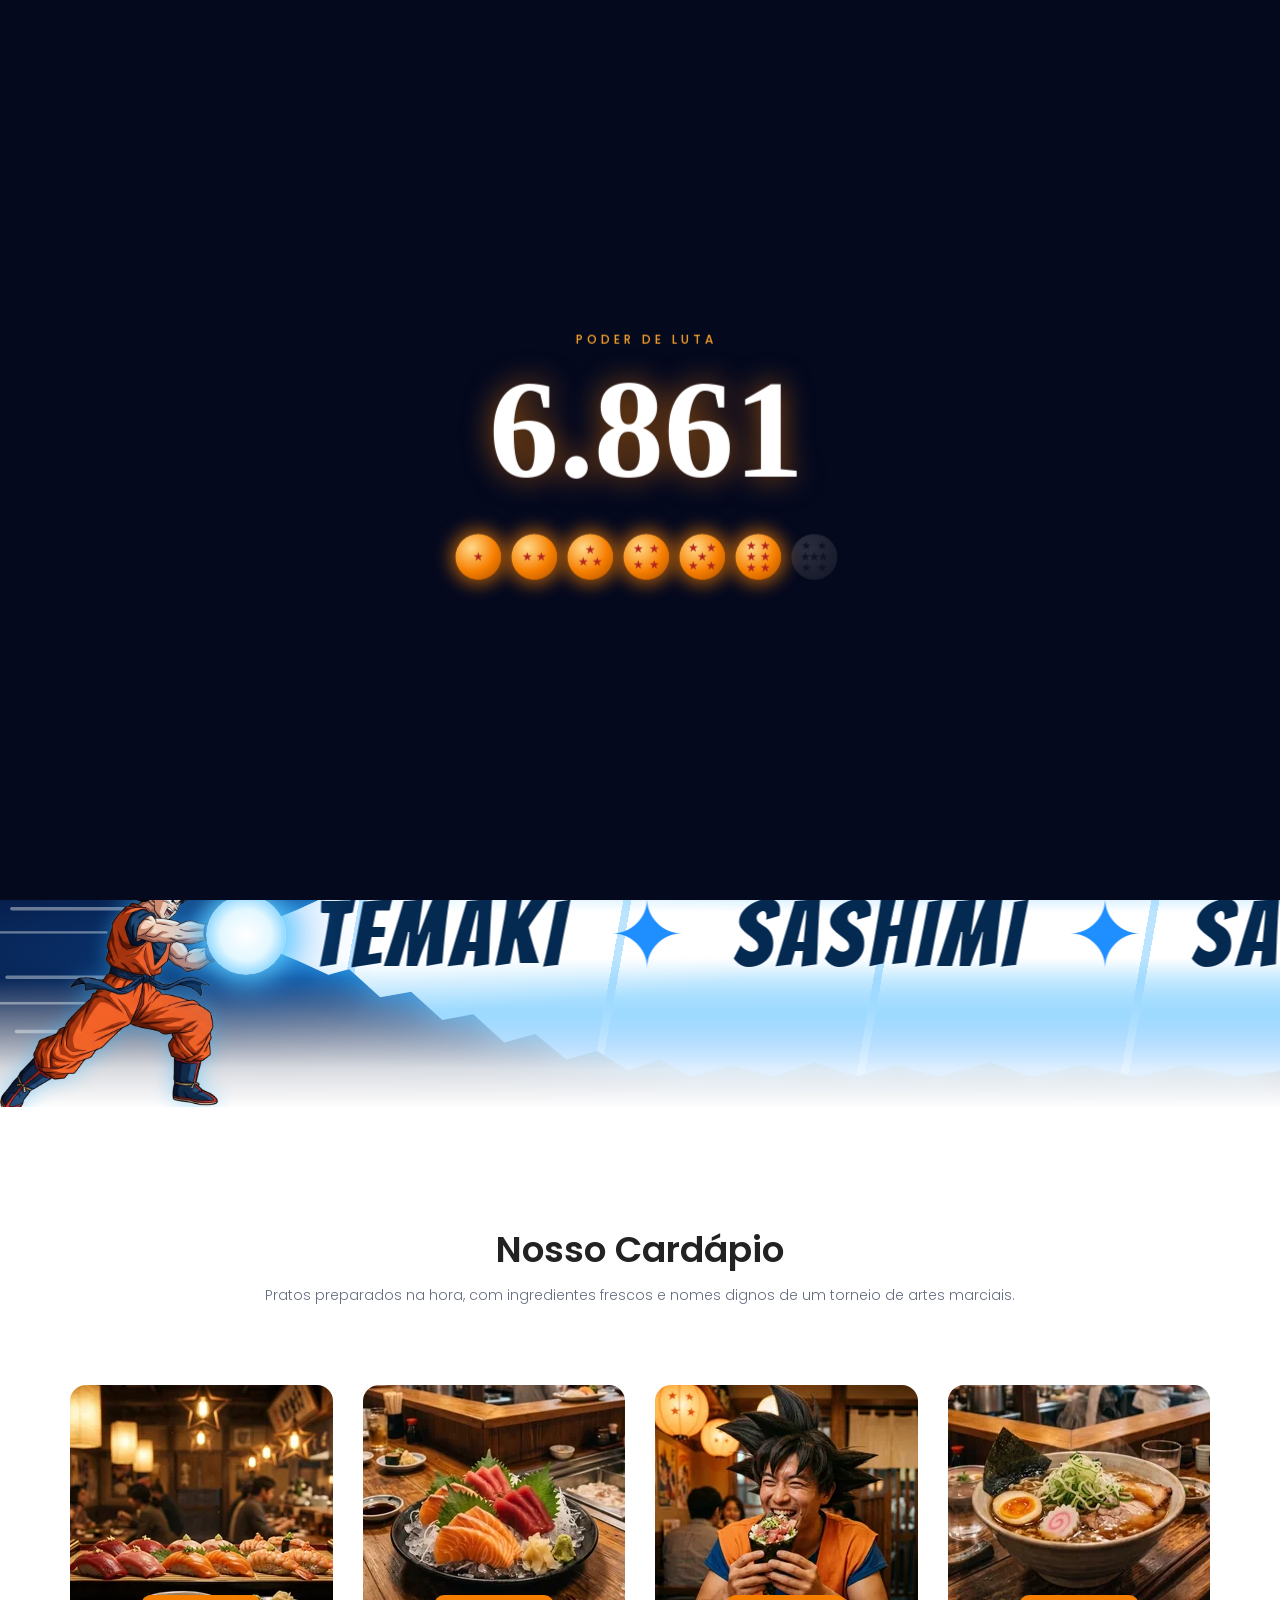
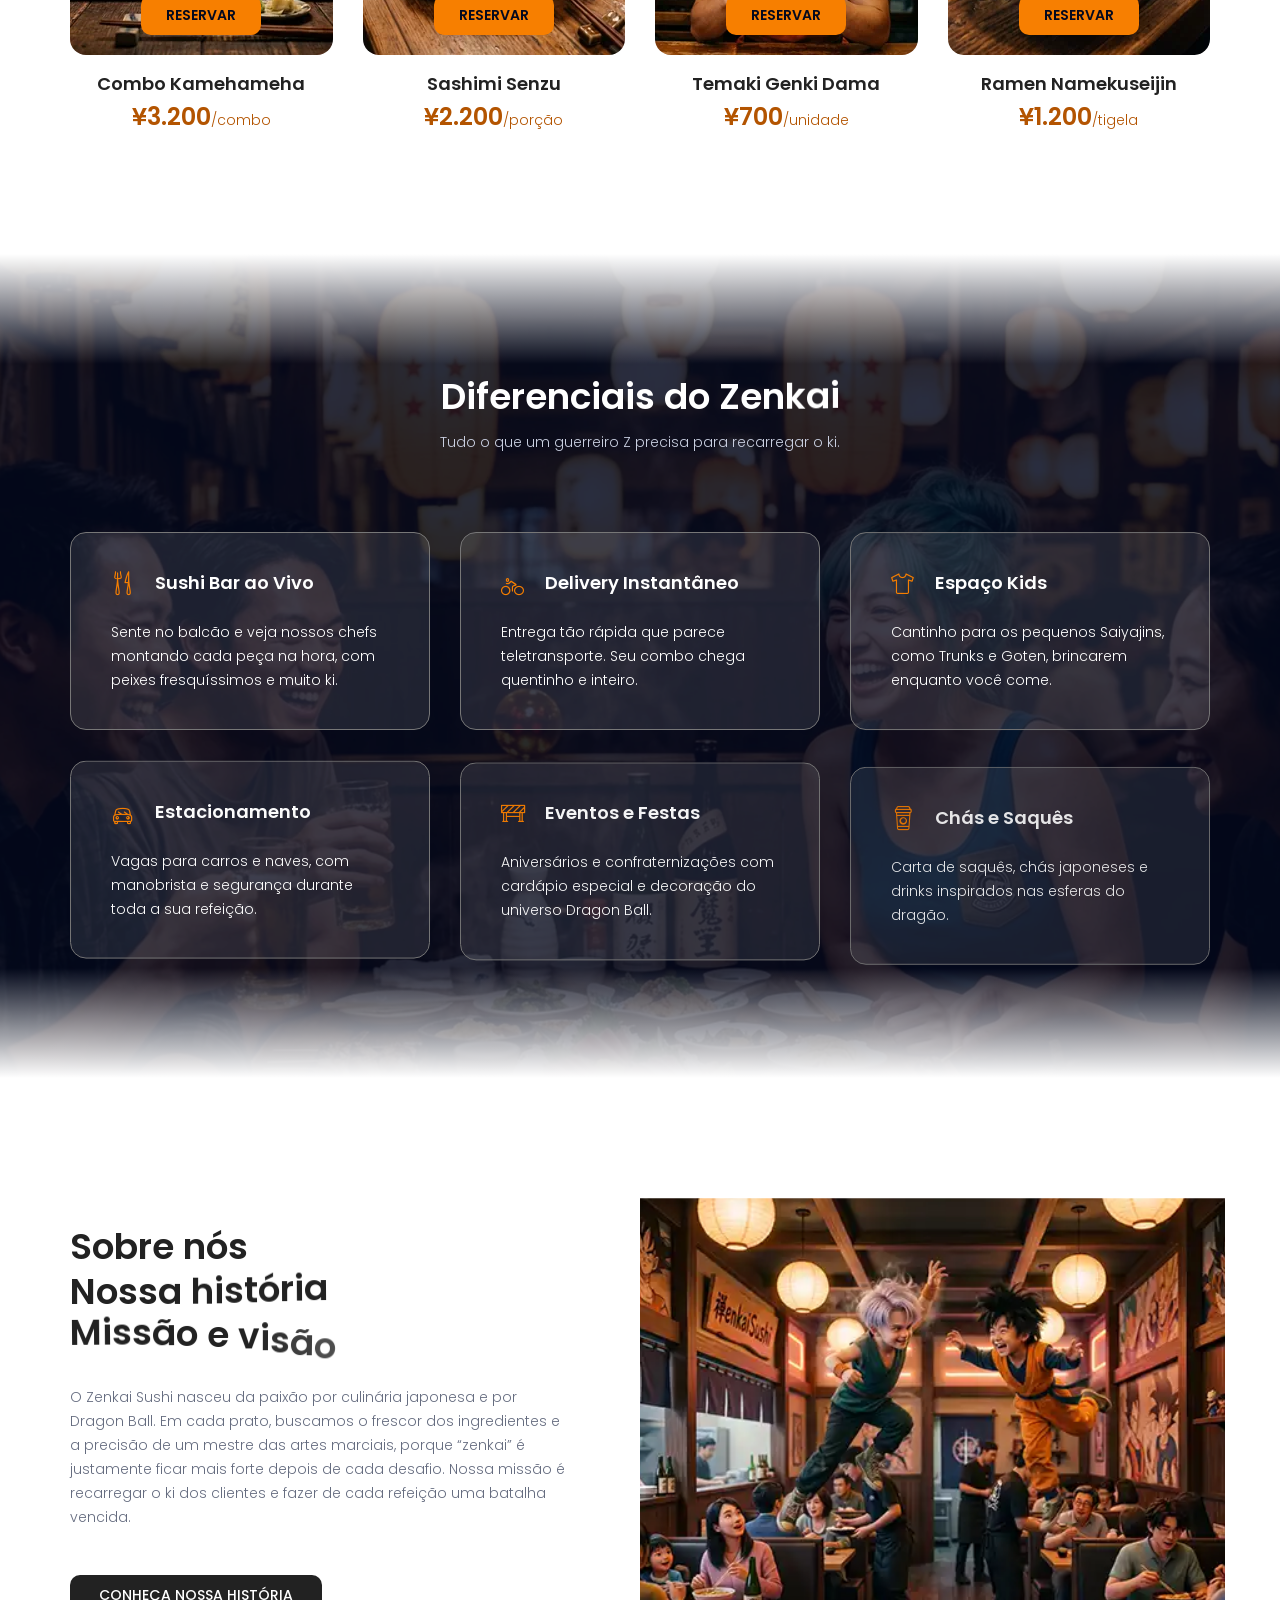
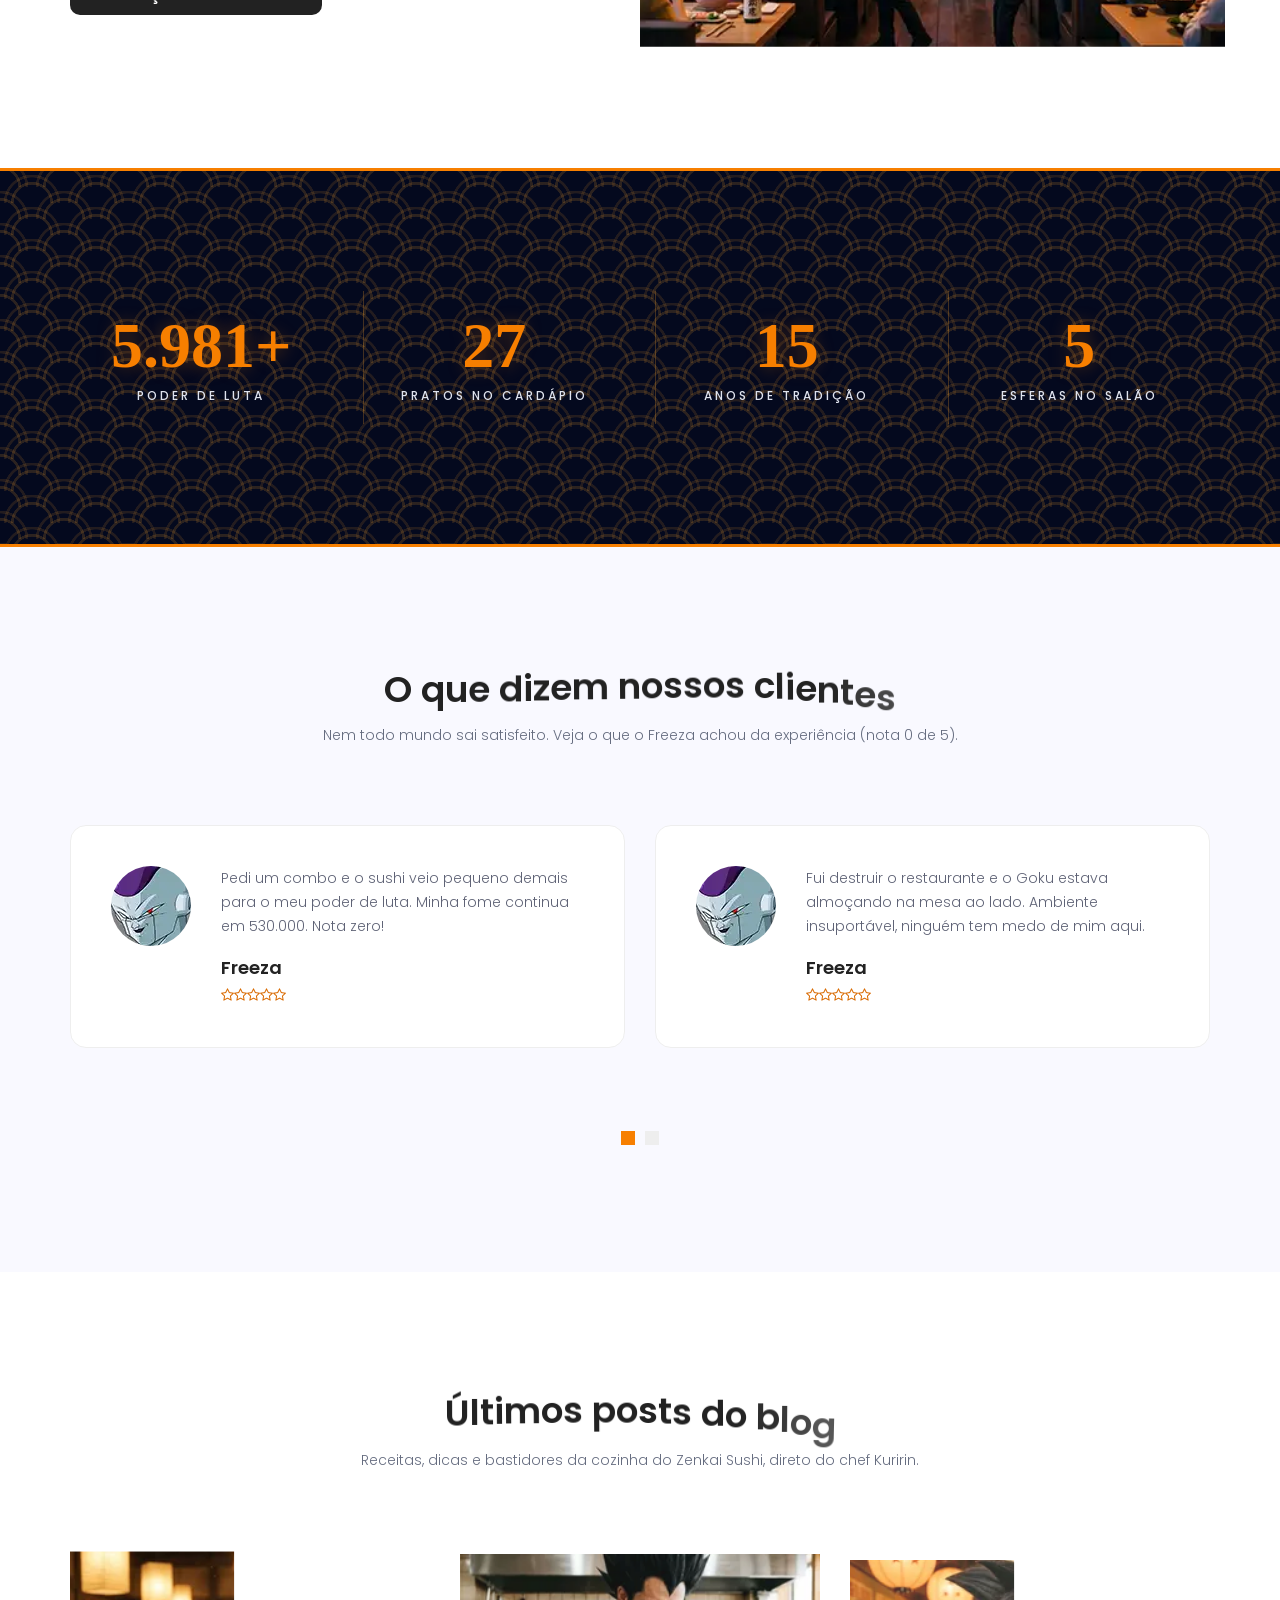
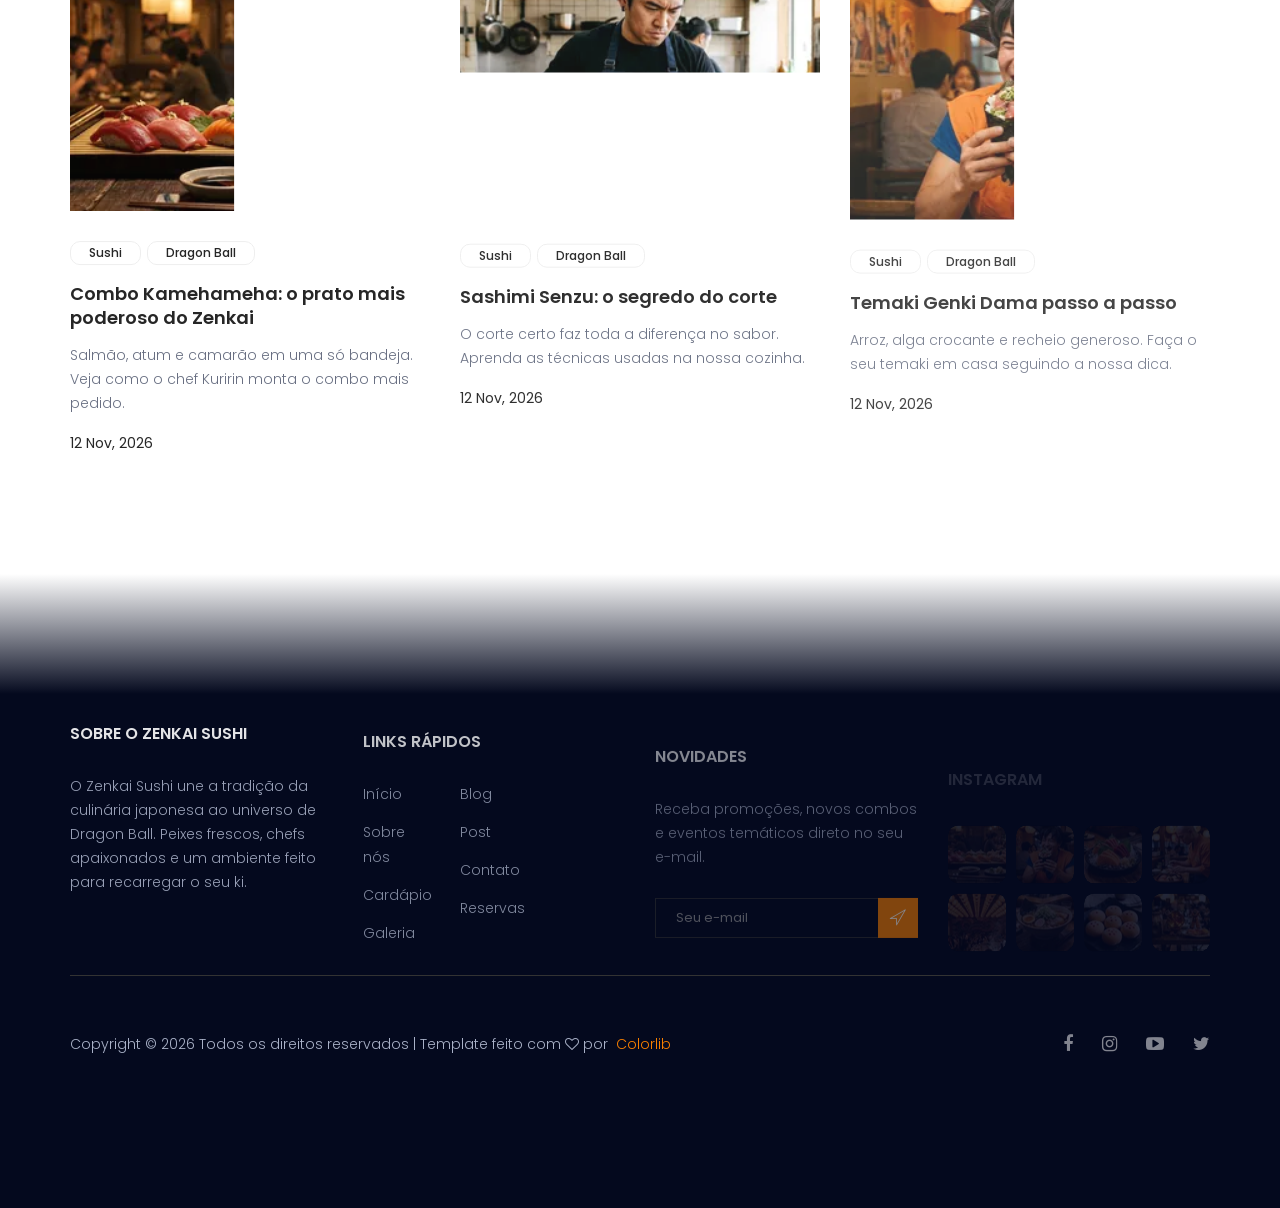
==== commit 2d4e4bdd: "Auditoria de acessibilidade, SEO e celular, e ajustes para o briefing da AP2" ====
--- a/index.html
+++ b/index.html
@@ -10,11 +10,65 @@
     <link rel="icon" href="image/favicon.png" type="image/png" />
     <title>Zenkai Sushi | Restaurante Japonês Dragon Ball em Shibuya</title>
     <meta name="description" content="Zenkai Sushi: restaurante japonês temático de Dragon Ball em Shibuya, Tóquio. Sushi, sashimi, temaki e ramen preparados na hora, com peixes fresquíssimos.">
+    <link rel="canonical" href="https://jpedroferreira07.github.io/DSGN-AP2-2026-2/">
+    <meta property="og:url" content="https://jpedroferreira07.github.io/DSGN-AP2-2026-2/">
+    <meta property="og:image" content="https://jpedroferreira07.github.io/DSGN-AP2-2026-2/imagensOtimizadas/restaurante-japones-tematico-zenkai-sushi.webp">
+    <meta property="og:image:alt" content="Fachada do Zenkai Sushi, restaurante japonês temático de Dragon Ball em Shibuya">
+    <meta name="twitter:card" content="summary_large_image">
+    <meta name="twitter:title" content="Zenkai Sushi | Restaurante Japonês Dragon Ball em Shibuya">
+    <meta name="twitter:description" content="Zenkai Sushi: restaurante japonês temático de Dragon Ball em Shibuya, Tóquio. Sushi, sashimi, temaki e ramen preparados na hora, com peixes fresquíssimos.">
+    <meta name="twitter:image" content="https://jpedroferreira07.github.io/DSGN-AP2-2026-2/imagensOtimizadas/restaurante-japones-tematico-zenkai-sushi.webp">
+    <meta name="theme-color" content="#04091e">
     <meta property="og:title" content="Zenkai Sushi | Restaurante Japonês Dragon Ball em Shibuya">
     <meta property="og:description" content="Zenkai Sushi: restaurante japonês temático de Dragon Ball em Shibuya, Tóquio. Sushi, sashimi, temaki e ramen preparados na hora, com peixes fresquíssimos.">
     <meta property="og:type" content="website">
     <meta property="og:locale" content="pt_BR">
     <meta property="og:site_name" content="Zenkai Sushi">
+    <link rel="preconnect" href="https://fonts.googleapis.com">
+    <link rel="preconnect" href="https://fonts.gstatic.com" crossorigin>
+        <script type="application/ld+json">
+{
+  "@context": "https://schema.org",
+  "@type": "Restaurant",
+  "name": "Zenkai Sushi",
+  "description": "Restaurante japonês temático de Dragon Ball em Shibuya, Tóquio, com sushi, sashimi, temaki e ramen preparados na hora.",
+  "url": "https://jpedroferreira07.github.io/DSGN-AP2-2026-2/",
+  "image": "https://jpedroferreira07.github.io/DSGN-AP2-2026-2/imagensOtimizadas/restaurante-japones-tematico-zenkai-sushi.webp",
+  "servesCuisine": [
+    "Japonesa",
+    "Sushi",
+    "Sashimi",
+    "Ramen"
+  ],
+  "priceRange": "¥¥",
+  "telephone": "+81 3-1234-5678",
+  "email": "contato@zenkaisushi.jp",
+  "acceptsReservations": true,
+  "hasMenu": "https://jpedroferreira07.github.io/DSGN-AP2-2026-2/cardapio.html",
+  "address": {
+    "@type": "PostalAddress",
+    "streetAddress": "2-10-5 Dogenzaka, Shibuya-ku",
+    "addressLocality": "Shibuya, Tóquio",
+    "postalCode": "150-0043",
+    "addressCountry": "JP"
+  },
+  "openingHoursSpecification": [
+    {
+      "@type": "OpeningHoursSpecification",
+      "dayOfWeek": [
+        "Tuesday",
+        "Wednesday",
+        "Thursday",
+        "Friday",
+        "Saturday",
+        "Sunday"
+      ],
+      "opens": "12:00",
+      "closes": "23:00"
+    }
+  ]
+}
+    </script>
     <!-- Bootstrap CSS -->
     <link rel="stylesheet" href="css/bootstrap.css" />
     <link rel="stylesheet" href="vendors/linericon/style.css" />
@@ -35,6 +89,7 @@
 <script>try{var s=sessionStorage,r=matchMedia("(prefers-reduced-motion: reduce)").matches,n=performance.getEntriesByType("navigation")[0],rl=!!(n&&n.type==="reload");if(!r&&(!s.getItem("zk-pre")||s.getItem("zk-nav")||rl||/[?&]preloader=1\b/.test(location.search))){document.documentElement.classList.add("zk-loading")}}catch(e){}</script>
   </head>
   <body>
+    <a class="zk-skip" href="#conteudo">Ir para o conteúdo</a>
     <!--================Header Area =================-->
     <header class="header_area">
       <div class="container">
@@ -99,6 +154,7 @@
         </nav>
       </div>
     </header>
+    <main id="conteudo" tabindex="-1">
     <!--================Header Area =================-->
 
     <!--================Banner Area =================-->
@@ -112,7 +168,7 @@
         ></div>
         <div class="container">
           <div class="banner_content text-center">
-            <h6>Sushi com poder de Saiyajin</h6>
+            <p class="banner_eyebrow">Sushi com poder de Saiyajin</p>
             <h1>Recarregue o seu ki</h1>
             <p>Peixes fresquíssimos, chefs lendários e um ambiente inspirado em Dragon Ball.<br />
 Venha viver o melhor da culinária japonesa no Zenkai Sushi.</p>
@@ -138,7 +194,7 @@
                           <input
                             type="text"
                             class="form-control"
-                            name="data" placeholder="Data da reserva" autocomplete="off"
+                            name="data" aria-label="Data da reserva" placeholder="Data da reserva" autocomplete="off"
                           />
                           <span class="input-group-addon">
                             <i class="fa fa-calendar" aria-hidden="true"></i>
@@ -150,7 +206,7 @@
                           <input
                             type="text"
                             class="form-control"
-                            name="horario" placeholder="Horário" autocomplete="off"
+                            name="horario" aria-label="Horário da reserva" placeholder="Horário" autocomplete="off"
                           />
                           <span class="input-group-addon">
                             <i class="fa fa-calendar" aria-hidden="true"></i>
@@ -162,7 +218,7 @@
                   <div class="col-md-4">
                     <div class="book_tabel_item">
                       <div class="input-group">
-                        <select class="wide" name="adultos">
+                        <select class="wide" name="adultos" aria-label="Número de adultos">
                           <option data-display="Adultos">Adultos</option>
 <option value="1">1 adulto</option>
 <option value="2">2 adultos</option>
@@ -170,7 +226,7 @@
                         </select>
                       </div>
                       <div class="input-group">
-                        <select class="wide" name="criancas">
+                        <select class="wide" name="criancas" aria-label="Número de crianças">
                           <option data-display="Crianças">Crianças</option>
 <option value="1">1 criança</option>
 <option value="2">2 crianças</option>
@@ -182,7 +238,7 @@
                   <div class="col-md-4">
                     <div class="book_tabel_item">
                       <div class="input-group">
-                        <select class="wide" name="mesas">
+                        <select class="wide" name="mesas" aria-label="Número de mesas">
                           <option data-display="Mesas">Número de mesas</option>
 <option value="1">1 mesa</option>
 <option value="2">2 mesas</option>
@@ -208,7 +264,7 @@
           <path d="M6 150 H100" stroke-width="3" /><path d="M0 172 H120" stroke-width="2" /><path d="M14 196 H100" stroke-width="3" />
         </g>
       </svg>
-      <img class="zk-kame__goku" src="imagensOtimizadas/goku-kamehameha-pose-zenkai-sushi.webp" alt="" width="706" height="760" decoding="async" />
+      <img class="zk-kame__goku" src="imagensOtimizadas/goku-kamehameha-pose-zenkai-sushi.webp" alt="Goku em posição de ataque lançando o Kamehameha" title="Goku lançando o Kamehameha - Zenkai Sushi" width="706" height="760" decoding="async" loading="lazy" />
       <span class="zk-kame__orb"></span>
       <div class="zk-kame__beam"><div class="zk-kame__flame"><div class="zk-marquee__track"><span>Sushi</span><i>&#10022;</i><span>Ramen</span><i>&#10022;</i><span>Temaki</span><i>&#10022;</i><span>Sashimi</span><i>&#10022;</i><span>Saquê</span><i>&#10022;</i><span>Kamehameha</span><i>&#10022;</i></div></div></div>
     </section>
@@ -226,41 +282,41 @@
           <div class="col-lg-3 col-sm-6">
             <div class="accomodation_item text-center">
               <div class="hotel_img">
-                <img src="imagensOtimizadas/prato-combo-kamehameha-bandeja-bambu-zenkai-sushi.webp" alt="Combo Kamehameha de sushi servido no Zenkai Sushi" title="Combo Kamehameha - Zenkai Sushi" loading="lazy" decoding="async">
+                <img width="263" height="270" src="imagensOtimizadas/prato-combo-kamehameha-bandeja-bambu-zenkai-sushi.webp" alt="Combo Kamehameha de sushi servido no Zenkai Sushi" title="Combo Kamehameha - Zenkai Sushi" loading="lazy" decoding="async">
 <a href="contact.html" class="btn theme_btn button_hover">Reservar</a>
 </div>
-<a href="cardapio.html"><h4 class="sec_h4">Combo Kamehameha</h4></a>
-<h5>¥3.200<small>/combo</small></h5>
+<a href="cardapio.html"><h3 class="sec_h4">Combo Kamehameha</h3></a>
+<p class="price">¥3.200<small>/combo</small></p>
             </div>
           </div>
           <div class="col-lg-3 col-sm-6">
             <div class="accomodation_item text-center">
               <div class="hotel_img">
-                <img src="imagensOtimizadas/prato-sashimi-senzu-salmao-atum-zenkai-sushi.webp" alt="Sashimi Senzu de salmão e atum fresco servido no Zenkai Sushi" title="Sashimi Senzu - Zenkai Sushi" loading="lazy" decoding="async">
+                <img width="262" height="270" src="imagensOtimizadas/prato-sashimi-senzu-salmao-atum-zenkai-sushi.webp" alt="Sashimi Senzu de salmão e atum fresco servido no Zenkai Sushi" title="Sashimi Senzu - Zenkai Sushi" loading="lazy" decoding="async">
 <a href="contact.html" class="btn theme_btn button_hover">Reservar</a>
 </div>
-<a href="cardapio.html"><h4 class="sec_h4">Sashimi Senzu</h4></a>
-<h5>¥2.200<small>/porção</small></h5>
+<a href="cardapio.html"><h3 class="sec_h4">Sashimi Senzu</h3></a>
+<p class="price">¥2.200<small>/porção</small></p>
             </div>
           </div>
           <div class="col-lg-3 col-sm-6">
             <div class="accomodation_item text-center">
               <div class="hotel_img">
-                <img src="imagensOtimizadas/prato-temaki-genki-dama-goku-zenkai-sushi.webp" alt="Temaki Genki Dama que o Goku adora comer" title="Temaki Genki Dama - Zenkai Sushi" loading="lazy" decoding="async">
+                <img width="263" height="270" src="imagensOtimizadas/prato-temaki-genki-dama-goku-zenkai-sushi.webp" alt="Temaki Genki Dama que o Goku adora comer" title="Temaki Genki Dama - Zenkai Sushi" loading="lazy" decoding="async">
 <a href="contact.html" class="btn theme_btn button_hover">Reservar</a>
 </div>
-<a href="cardapio.html"><h4 class="sec_h4">Temaki Genki Dama</h4></a>
-<h5>¥700<small>/unidade</small></h5>
+<a href="cardapio.html"><h3 class="sec_h4">Temaki Genki Dama</h3></a>
+<p class="price">¥700<small>/unidade</small></p>
             </div>
           </div>
           <div class="col-lg-3 col-sm-6">
             <div class="accomodation_item text-center">
               <div class="hotel_img">
-                <img src="imagensOtimizadas/prato-ramen-namekuseijin-tigela-zenkai-sushi.webp" alt="Ramen Namekuseijin fumegante com ovo e narutomaki" title="Ramen Namekuseijin - Zenkai Sushi" loading="lazy" decoding="async">
+                <img width="262" height="270" src="imagensOtimizadas/prato-ramen-namekuseijin-tigela-zenkai-sushi.webp" alt="Ramen Namekuseijin fumegante com ovo e narutomaki" title="Ramen Namekuseijin - Zenkai Sushi" loading="lazy" decoding="async">
 <a href="contact.html" class="btn theme_btn button_hover">Reservar</a>
 </div>
-<a href="cardapio.html"><h4 class="sec_h4">Ramen Namekuseijin</h4></a>
-<h5>¥1.200<small>/tigela</small></h5>
+<a href="cardapio.html"><h3 class="sec_h4">Ramen Namekuseijin</h3></a>
+<p class="price">¥1.200<small>/tigela</small></p>
             </div>
           </div>
         </div>
@@ -284,38 +340,38 @@
         <div class="row mb_30">
           <div class="col-lg-4 col-md-6">
             <div class="facilities_item">
-              <h4 class="sec_h4"><i class="lnr lnr-dinner"></i>Sushi Bar ao Vivo</h4>
+              <h3 class="sec_h4"><i class="lnr lnr-dinner"></i>Sushi Bar ao Vivo</h3>
               <p>Sente no balcão e veja nossos chefs montando cada peça na hora, com peixes fresquíssimos e muito ki.</p>
             </div>
           </div>
           <div class="col-lg-4 col-md-6">
             <div class="facilities_item">
-              <h4 class="sec_h4"><i class="lnr lnr-bicycle"></i>Delivery Instantâneo</h4>
+              <h3 class="sec_h4"><i class="lnr lnr-bicycle"></i>Delivery Instantâneo</h3>
               <p>Entrega tão rápida que parece teletransporte. Seu combo chega quentinho e inteiro.</p>
             </div>
           </div>
           <div class="col-lg-4 col-md-6">
             <div class="facilities_item">
-              <h4 class="sec_h4"><i class="lnr lnr-shirt"></i>Espaço Kids</h4>
+              <h3 class="sec_h4"><i class="lnr lnr-shirt"></i>Espaço Kids</h3>
               <p>Cantinho para os pequenos Saiyajins, como Trunks e Goten, brincarem enquanto você come.</p>
             </div>
           </div>
           <div class="col-lg-4 col-md-6">
             <div class="facilities_item">
-              <h4 class="sec_h4"><i class="lnr lnr-car"></i>Estacionamento</h4>
+              <h3 class="sec_h4"><i class="lnr lnr-car"></i>Estacionamento</h3>
               <p>Vagas para carros e naves, com manobrista e segurança durante toda a sua refeição.</p>
             </div>
           </div>
           <div class="col-lg-4 col-md-6">
             <div class="facilities_item">
-              <h4 class="sec_h4">
-                <i class="lnr lnr-construction"></i>Eventos e Festas</h4>
+              <h3 class="sec_h4">
+                <i class="lnr lnr-construction"></i>Eventos e Festas</h3>
               <p>Aniversários e confraternizações com cardápio especial e decoração do universo Dragon Ball.</p>
             </div>
           </div>
           <div class="col-lg-4 col-md-6">
             <div class="facilities_item">
-              <h4 class="sec_h4"><i class="lnr lnr-coffee-cup"></i>Chás e Saquês</h4>
+              <h3 class="sec_h4"><i class="lnr lnr-coffee-cup"></i>Chás e Saquês</h3>
               <p>Carta de saquês, chás japoneses e drinks inspirados nas esferas do dragão.</p>
             </div>
           </div>
@@ -338,7 +394,7 @@
             </div>
           </div>
           <div class="col-md-6">
-            <img
+            <img width="555" height="450"
               class="img-fluid"
               src="imagensOtimizadas/trunks-goten-brincando-restaurante-zenkai-sushi.webp"
               alt="Trunks e Goten brincando no interior do restaurante" title="Trunks e Goten brincando no Zenkai Sushi" loading="lazy" decoding="async" />
@@ -370,71 +426,47 @@
         </div>
         <div class="testimonial_slider owl-carousel">
           <div class="media testimonial_item">
-            <img
+            <img width="80" height="80"
               class="rounded-circle"
               src="imagensOtimizadas/cliente-avaliacao-depoimento-zenkai-sushi.webp"
               alt="Freeza reclamando do tamanho do sushi no Zenkai Sushi" title="Freeza reclama do sushi pequeno" loading="lazy" decoding="async" />
             <div class="media-body">
               <p>Pedi um combo e o sushi veio pequeno demais para o meu poder de luta. Minha fome continua em 530.000. Nota zero!</p>
-              <a href="#"><h4 class="sec_h4">Freeza</h4></a>
-              <div class="star">
-<a href="#"><i class="fa fa-star-o"></i></a>
-<a href="#"><i class="fa fa-star-o"></i></a>
-<a href="#"><i class="fa fa-star-o"></i></a>
-<a href="#"><i class="fa fa-star-o"></i></a>
-<a href="#"><i class="fa fa-star-o"></i></a>
-</div>
+              <h3 class="sec_h4">Freeza</h3>
+              <div class="star" role="img" aria-label="Nota 0 de 5"><i class="fa fa-star-o" aria-hidden="true"></i><i class="fa fa-star-o" aria-hidden="true"></i><i class="fa fa-star-o" aria-hidden="true"></i><i class="fa fa-star-o" aria-hidden="true"></i><i class="fa fa-star-o" aria-hidden="true"></i></div>
             </div>
           </div>
           <div class="media testimonial_item">
-            <img
+            <img width="80" height="80"
               class="rounded-circle"
               src="imagensOtimizadas/cliente-avaliacao-depoimento-zenkai-sushi.webp"
               alt="Freeza, cliente insatisfeito porque o Goku almoçava na mesa ao lado" title="Freeza e o Goku na mesa ao lado" loading="lazy" decoding="async" />
             <div class="media-body">
               <p>Fui destruir o restaurante e o Goku estava almoçando na mesa ao lado. Ambiente insuportável, ninguém tem medo de mim aqui.</p>
-              <a href="#"><h4 class="sec_h4">Freeza</h4></a>
-              <div class="star">
-<a href="#"><i class="fa fa-star-o"></i></a>
-<a href="#"><i class="fa fa-star-o"></i></a>
-<a href="#"><i class="fa fa-star-o"></i></a>
-<a href="#"><i class="fa fa-star-o"></i></a>
-<a href="#"><i class="fa fa-star-o"></i></a>
-</div>
+              <h3 class="sec_h4">Freeza</h3>
+              <div class="star" role="img" aria-label="Nota 0 de 5"><i class="fa fa-star-o" aria-hidden="true"></i><i class="fa fa-star-o" aria-hidden="true"></i><i class="fa fa-star-o" aria-hidden="true"></i><i class="fa fa-star-o" aria-hidden="true"></i><i class="fa fa-star-o" aria-hidden="true"></i></div>
             </div>
           </div>
           <div class="media testimonial_item">
-            <img
+            <img width="80" height="80"
               class="rounded-circle"
               src="imagensOtimizadas/cliente-avaliacao-depoimento-zenkai-sushi.webp"
               alt="Freeza reclamando da espera pelo temaki no Zenkai Sushi" title="Freeza reclama da espera pelo temaki" loading="lazy" decoding="async" />
             <div class="media-body">
               <p>Esperei 5 minutos pelo meu temaki. Já destruí planetas por menos do que isso. Péssimo atendimento!</p>
-              <a href="#"><h4 class="sec_h4">Freeza</h4></a>
-              <div class="star">
-<a href="#"><i class="fa fa-star-o"></i></a>
-<a href="#"><i class="fa fa-star-o"></i></a>
-<a href="#"><i class="fa fa-star-o"></i></a>
-<a href="#"><i class="fa fa-star-o"></i></a>
-<a href="#"><i class="fa fa-star-o"></i></a>
-</div>
+              <h3 class="sec_h4">Freeza</h3>
+              <div class="star" role="img" aria-label="Nota 0 de 5"><i class="fa fa-star-o" aria-hidden="true"></i><i class="fa fa-star-o" aria-hidden="true"></i><i class="fa fa-star-o" aria-hidden="true"></i><i class="fa fa-star-o" aria-hidden="true"></i><i class="fa fa-star-o" aria-hidden="true"></i></div>
             </div>
           </div>
           <div class="media testimonial_item">
-            <img
+            <img width="80" height="80"
               class="rounded-circle"
               src="imagensOtimizadas/cliente-avaliacao-depoimento-zenkai-sushi.webp"
               alt="Freeza reclamando do chá morno e do saquê do Piccolo" title="Freeza reclama do chá e do saquê" loading="lazy" decoding="async" />
             <div class="media-body">
               <p>O chá do Piccolo estava morno e o saquê não tinha nem 1% do meu poder. Jamais voltarei... talvez volte só para reclamar de novo.</p>
-              <a href="#"><h4 class="sec_h4">Freeza</h4></a>
-              <div class="star">
-<a href="#"><i class="fa fa-star-o"></i></a>
-<a href="#"><i class="fa fa-star-o"></i></a>
-<a href="#"><i class="fa fa-star-o"></i></a>
-<a href="#"><i class="fa fa-star-o"></i></a>
-<a href="#"><i class="fa fa-star-o"></i></a>
-</div>
+              <h3 class="sec_h4">Freeza</h3>
+              <div class="star" role="img" aria-label="Nota 0 de 5"><i class="fa fa-star-o" aria-hidden="true"></i><i class="fa fa-star-o" aria-hidden="true"></i><i class="fa fa-star-o" aria-hidden="true"></i><i class="fa fa-star-o" aria-hidden="true"></i><i class="fa fa-star-o" aria-hidden="true"></i></div>
             </div>
           </div>
         </div>
@@ -453,48 +485,48 @@
           <div class="col-lg-4 col-md-6">
             <div class="single-recent-blog-post">
               <div class="thumb">
-                <img class="img-fluid" src="imagensOtimizadas/home-combo-kamehameha-bandeja-zenkai-sushi.webp" alt="Combo Kamehameha em post do blog" title="Combo Kamehameha: o prato mais poderoso do Zenkai" loading="lazy" decoding="async" />
+                <img width="360" height="260" class="img-fluid" src="imagensOtimizadas/home-combo-kamehameha-bandeja-zenkai-sushi.webp" alt="Combo Kamehameha em post do blog" title="Combo Kamehameha: o prato mais poderoso do Zenkai" loading="lazy" decoding="async" />
               </div>
               <div class="details">
                 <div class="tags">
                   <a href="blog.html" class="button_hover tag_btn">Sushi</a>
 <a href="blog.html" class="button_hover tag_btn">Dragon Ball</a>
                 </div>
-                <a href="blog-single.html"><h4 class="sec_h4">Combo Kamehameha: o prato mais poderoso do Zenkai</h4></a>
+                <a href="blog-single.html"><h3 class="sec_h4">Combo Kamehameha: o prato mais poderoso do Zenkai</h3></a>
 <p>Salmão, atum e camarão em uma só bandeja. Veja como o chef Kuririn monta o combo mais pedido.</p>
-<h6 class="date title_color">12 Nov, 2026</h6>
+<p class="date title_color">12 Nov, 2026</p>
               </div>
             </div>
           </div>
           <div class="col-lg-4 col-md-6">
             <div class="single-recent-blog-post">
               <div class="thumb">
-                <img class="img-fluid" src="imagensOtimizadas/home-sashimi-senzu-vegeta-zenkai-sushi.webp" alt="Sashimi Senzu em post do blog" title="Sashimi Senzu: o segredo do corte" loading="lazy" decoding="async" />
+                <img width="360" height="260" class="img-fluid" src="imagensOtimizadas/home-sashimi-senzu-vegeta-zenkai-sushi.webp" alt="Sashimi Senzu em post do blog" title="Sashimi Senzu: o segredo do corte" loading="lazy" decoding="async" />
               </div>
               <div class="details">
                 <div class="tags">
                   <a href="blog.html" class="button_hover tag_btn">Sushi</a>
 <a href="blog.html" class="button_hover tag_btn">Dragon Ball</a>
                 </div>
-                <a href="blog.html"><h4 class="sec_h4">Sashimi Senzu: o segredo do corte</h4></a>
+                <a href="blog.html"><h3 class="sec_h4">Sashimi Senzu: o segredo do corte</h3></a>
 <p>O corte certo faz toda a diferença no sabor. Aprenda as técnicas usadas na nossa cozinha.</p>
-<h6 class="date title_color">12 Nov, 2026</h6>
+<p class="date title_color">12 Nov, 2026</p>
               </div>
             </div>
           </div>
           <div class="col-lg-4 col-md-6">
             <div class="single-recent-blog-post">
               <div class="thumb">
-                <img class="img-fluid" src="imagensOtimizadas/home-temaki-genki-dama-goku-zenkai-sushi.webp" alt="Temaki Genki Dama em post do blog" title="Temaki Genki Dama passo a passo" loading="lazy" decoding="async" />
+                <img width="360" height="260" class="img-fluid" src="imagensOtimizadas/home-temaki-genki-dama-goku-zenkai-sushi.webp" alt="Temaki Genki Dama em post do blog" title="Temaki Genki Dama passo a passo" loading="lazy" decoding="async" />
               </div>
               <div class="details">
                 <div class="tags">
                   <a href="blog.html" class="button_hover tag_btn">Sushi</a>
 <a href="blog.html" class="button_hover tag_btn">Dragon Ball</a>
                 </div>
-                <a href="blog.html"><h4 class="sec_h4">Temaki Genki Dama passo a passo</h4></a>
+                <a href="blog.html"><h3 class="sec_h4">Temaki Genki Dama passo a passo</h3></a>
 <p>Arroz, alga crocante e recheio generoso. Faça o seu temaki em casa seguindo a nossa dica.</p>
-<h6 class="date title_color">12 Nov, 2026</h6>
+<p class="date title_color">12 Nov, 2026</p>
               </div>
             </div>
           </div>
@@ -504,18 +536,19 @@
     <!--================ Recent Area  =================-->
 
     <!--================ start footer Area  =================-->
+    </main>
     <footer class="footer-area section_gap">
       <div class="container">
         <div class="row">
           <div class="col-lg-3 col-md-6 col-sm-6">
             <div class="single-footer-widget">
-              <h6 class="footer_title">Sobre o Zenkai Sushi</h6>
+              <h2 class="footer_title">Sobre o Zenkai Sushi</h2>
               <p>O Zenkai Sushi une a tradição da culinária japonesa ao universo de Dragon Ball. Peixes frescos, chefs apaixonados e um ambiente feito para recarregar o seu ki.</p>
             </div>
           </div>
           <div class="col-lg-3 col-md-6 col-sm-6">
             <div class="single-footer-widget">
-              <h6 class="footer_title">Links Rápidos</h6>
+              <h2 class="footer_title">Links Rápidos</h2>
               <div class="row">
                 <div class="col-4">
                   <ul class="list_style">
@@ -538,20 +571,20 @@
           </div>
           <div class="col-lg-3 col-md-6 col-sm-6">
             <div class="single-footer-widget">
-              <h6 class="footer_title">Novidades</h6>
+              <h2 class="footer_title">Novidades</h2>
               <p>Receba promoções, novos combos e eventos temáticos direto no seu e-mail.</p>
               <div id="mc_embed_signup">
                 <form class="subscribe_form relative" data-zk-form="newsletter">
                   <div class="input-group d-flex flex-row">
                     <input
-                      name="EMAIL"
+                      name="EMAIL" aria-label="Seu e-mail" autocomplete="email"
                       placeholder="Seu e-mail"
                       onfocus="this.placeholder = ''"
                       onblur="this.placeholder = 'Seu e-mail'"
                       required=""
                       type="email"
                     />
-                    <button class="btn sub-btn">
+                    <button type="submit" class="btn sub-btn" aria-label="Assinar a newsletter">
                       <span class="lnr lnr-location"></span>
                     </button>
                   </div>
@@ -562,16 +595,16 @@
           </div>
           <div class="col-lg-3 col-md-6 col-sm-6">
             <div class="single-footer-widget instafeed">
-              <h6 class="footer_title">Instagram</h6>
+              <h2 class="footer_title">Instagram</h2>
               <ul class="list_style instafeed d-flex flex-wrap">
-                <li><img src="imagensOtimizadas/instagram-sushi-variado-zenkai-sushi.webp" alt="Prato de sushi variado do Zenkai Sushi" title="Prato de sushi variado do Zenkai Sushi" loading="lazy" decoding="async" /></li>
-                <li><img src="imagensOtimizadas/instagram-combo-temaki-zenkai-sushi.webp" alt="Combo de temaki do Zenkai Sushi" title="Combo de temaki do Zenkai Sushi" loading="lazy" decoding="async" /></li>
-                <li><img src="imagensOtimizadas/instagram-sashimi-fresco-zenkai-sushi.webp" alt="Sashimi fresco servido no Zenkai Sushi" title="Sashimi fresco servido no Zenkai Sushi" loading="lazy" decoding="async" /></li>
-                <li><img src="imagensOtimizadas/instagram-chef-preparando-sushi-zenkai-sushi.webp" alt="Chef preparando sushi no balcão" title="Chef preparando sushi no balcão" loading="lazy" decoding="async" /></li>
-                <li><img src="imagensOtimizadas/instagram-ambiente-tematico-zenkai-sushi.webp" alt="Ambiente temático Dragon Ball do restaurante" title="Ambiente temático Dragon Ball do restaurante" loading="lazy" decoding="async" /></li>
-                <li><img src="imagensOtimizadas/instagram-ramen-quentinho-zenkai-sushi.webp" alt="Ramen quentinho do Zenkai Sushi" title="Ramen quentinho do Zenkai Sushi" loading="lazy" decoding="async" /></li>
-                <li><img src="imagensOtimizadas/instagram-sobremesa-japonesa-zenkai-sushi.webp" alt="Sobremesa japonesa do Zenkai Sushi" title="Sobremesa japonesa do Zenkai Sushi" loading="lazy" decoding="async" /></li>
-                <li><img src="imagensOtimizadas/instagram-saque-cha-japones-zenkai-sushi.webp" alt="Saquê e chá japonês do Zenkai Sushi" title="Saquê e chá japonês do Zenkai Sushi" loading="lazy" decoding="async" /></li>
+                <li><img width="58" height="58" src="imagensOtimizadas/instagram-sushi-variado-zenkai-sushi.webp" alt="Prato de sushi variado do Zenkai Sushi" title="Prato de sushi variado do Zenkai Sushi" loading="lazy" decoding="async" /></li>
+                <li><img width="58" height="58" src="imagensOtimizadas/instagram-combo-temaki-zenkai-sushi.webp" alt="Combo de temaki do Zenkai Sushi" title="Combo de temaki do Zenkai Sushi" loading="lazy" decoding="async" /></li>
+                <li><img width="58" height="58" src="imagensOtimizadas/instagram-sashimi-fresco-zenkai-sushi.webp" alt="Sashimi fresco servido no Zenkai Sushi" title="Sashimi fresco servido no Zenkai Sushi" loading="lazy" decoding="async" /></li>
+                <li><img width="58" height="58" src="imagensOtimizadas/instagram-chef-preparando-sushi-zenkai-sushi.webp" alt="Chef preparando sushi no balcão" title="Chef preparando sushi no balcão" loading="lazy" decoding="async" /></li>
+                <li><img width="58" height="58" src="imagensOtimizadas/instagram-ambiente-tematico-zenkai-sushi.webp" alt="Ambiente temático Dragon Ball do restaurante" title="Ambiente temático Dragon Ball do restaurante" loading="lazy" decoding="async" /></li>
+                <li><img width="58" height="58" src="imagensOtimizadas/instagram-ramen-quentinho-zenkai-sushi.webp" alt="Ramen quentinho do Zenkai Sushi" title="Ramen quentinho do Zenkai Sushi" loading="lazy" decoding="async" /></li>
+                <li><img width="58" height="58" src="imagensOtimizadas/instagram-sobremesa-japonesa-zenkai-sushi.webp" alt="Sobremesa japonesa do Zenkai Sushi" title="Sobremesa japonesa do Zenkai Sushi" loading="lazy" decoding="async" /></li>
+                <li><img width="58" height="58" src="imagensOtimizadas/instagram-saque-cha-japones-zenkai-sushi.webp" alt="Saquê e chá japonês do Zenkai Sushi" title="Saquê e chá japonês do Zenkai Sushi" loading="lazy" decoding="async" /></li>
               </ul>
             </div>
           </div>
@@ -587,14 +620,14 @@
               document.write(new Date().getFullYear());
             </script>
             Todos os direitos reservados | Template feito com
-            <i class="fa fa-heart-o" aria-hidden="true"></i> por <a href="https://colorlib.com" target="_blank">Colorlib</a>
+            <i class="fa fa-heart-o" aria-hidden="true"></i> por <a href="https://colorlib.com" target="_blank" rel="noopener noreferrer">Colorlib</a>
             <!-- Link back to Colorlib can't be removed. Template is licensed under CC BY 3.0. -->
           </p>
           <div class="col-lg-4 col-sm-12 footer-social">
-            <a href="#" title="Facebook do Zenkai Sushi"><i class="fa fa-facebook"></i></a>
-<a href="#" title="Instagram do Zenkai Sushi"><i class="fa fa-instagram"></i></a>
-<a href="#" title="Canal do Zenkai Sushi no YouTube"><i class="fa fa-youtube-play"></i></a>
-<a href="#" title="Twitter do Zenkai Sushi"><i class="fa fa-twitter"></i></a>
+            <a href="#" title="Facebook do Zenkai Sushi" aria-label="Facebook do Zenkai Sushi"><i class="fa fa-facebook"></i></a>
+<a href="#" title="Instagram do Zenkai Sushi" aria-label="Instagram do Zenkai Sushi"><i class="fa fa-instagram"></i></a>
+<a href="#" title="Canal do Zenkai Sushi no YouTube" aria-label="Canal do Zenkai Sushi no YouTube"><i class="fa fa-youtube-play"></i></a>
+<a href="#" title="Twitter do Zenkai Sushi" aria-label="Twitter do Zenkai Sushi"><i class="fa fa-twitter"></i></a>
           </div>
         </div>
       </div>
--- a/css/style.css
+++ b/css/style.css
@@ -89,7 +89,7 @@
   font-size: 14px;
   font-family: "Poppins", sans-serif;
   font-weight: 300;
-  color: #777777;
+  color: #666d80;
 }
 
 section {
@@ -150,7 +150,7 @@
 .section_title p {
   font-size: 14px;
   line-height: 30px;
-  color: #777777;
+  color: #666d80;
   margin-bottom: 0px;
 }
 
@@ -359,7 +359,7 @@
 
 .navbar .menu_nav .nav-item:hover .nav-link,
 .navbar .menu_nav .nav-item.active .nav-link {
-  color: #52c5fd;
+  color: #b35400;
 }
 
 .navbar .menu_nav .nav-item.submenu {
@@ -446,7 +446,7 @@
 
 .navbar .menu_nav .nav-item.submenu ul .nav-item:hover .nav-link {
   background: #f0f0f0;
-  color: #52c5fd;
+  color: #b35400;
 }
 
 @media (min-width: 992px) {
@@ -608,27 +608,27 @@
   font-size: 13px;
   line-height: 38px;
   padding: 0px 20px;
-  color: #777777;
+  color: #666d80;
   z-index: 0;
 }
 
 .book_tabel_item .form-group .input-group .form-control.placeholder {
-  color: #777777;
+  color: #666d80;
 }
 
 .book_tabel_item .form-group .input-group .form-control:-moz-placeholder {
-  color: #777777;
+  color: #666d80;
 }
 
 .book_tabel_item .form-group .input-group .form-control::-moz-placeholder {
-  color: #777777;
+  color: #666d80;
 }
 
 .book_tabel_item
   .form-group
   .input-group
   .form-control::-webkit-input-placeholder {
-  color: #777777;
+  color: #666d80;
 }
 
 .book_tabel_item .form-group .input-group .form-control:focus {
@@ -647,7 +647,7 @@
   -webkit-transform: translateY(-50%);
   -ms-transform: translateY(-50%);
   transform: translateY(-50%);
-  color: #777777;
+  color: #666d80;
   z-index: 2;
 }
 
@@ -662,14 +662,14 @@
   font-size: 13px;
   line-height: 40px;
   height: 40px;
-  color: #777;
+  color: #666d80;
 }
 
 .book_tabel_item .nice-select:after {
   content: "\e874";
   font-family: "Linearicons-Free";
   font-size: 13px;
-  color: #777777;
+  color: #666d80;
   border: 0px;
   top: 0;
   margin-top: 0px;
@@ -816,7 +816,7 @@
 .accomodation_item h5 {
   font-size: 24px;
   line-height: 28px;
-  color: #52c5fd;
+  color: #b35400;
   font-weight: 600;
   margin-bottom: 0px;
 }
@@ -958,7 +958,7 @@
 }
 
 .testimonial_slider .testimonial_item p {
-  color: #8c8d9e;
+  color: #5f6376;
   font-size: 14px;
   line-height: 24px;
   margin-bottom: 0px;
@@ -973,7 +973,7 @@
 }
 
 .testimonial_slider .testimonial_item .sec_h4:hover {
-  color: #52c5fd;
+  color: #b35400;
 }
 
 .testimonial_slider .testimonial_item .star a {
@@ -1031,7 +1031,7 @@
 }
 
 .single-recent-blog-post .details .sec_h4:hover {
-  color: #52c5fd;
+  color: #b35400;
 }
 
 .single-recent-blog-post .date {
@@ -1153,14 +1153,14 @@
 }
 
 .blog_info .post_tag a:hover {
-  color: #52c5fd;
+  color: #b35400;
 }
 
 .blog_info .blog_meta li a {
   font:
     300 14px/20px "Poppins",
     sans-serif;
-  color: #777777;
+  color: #666d80;
   vertical-align: middle;
   padding-bottom: 12px;
   display: inline-block;
@@ -1176,7 +1176,7 @@
 }
 
 .blog_info .blog_meta li a:hover {
-  color: #52c5fd;
+  color: #b35400;
 }
 
 .blog_post img {
@@ -1198,7 +1198,7 @@
 }
 
 .blog_details h2:hover {
-  color: #52c5fd;
+  color: #b35400;
 }
 
 .blog_details p {
@@ -1319,7 +1319,7 @@
 }
 
 .blog_right_sidebar .author_widget .social_icon a:hover {
-  color: #52c5fd;
+  color: #b35400;
 }
 
 .blog_right_sidebar .popular_post_widget .post_item .media-body {
@@ -1342,7 +1342,7 @@
 }
 
 .blog_right_sidebar .popular_post_widget .post_item .media-body h3:hover {
-  color: #52c5fd;
+  color: #b35400;
 }
 
 .blog_right_sidebar .popular_post_widget .post_item .media-body p {
@@ -1366,7 +1366,7 @@
 .blog_right_sidebar .post_category_widget .cat-list li a {
   font-size: 14px;
   line-height: 20px;
-  color: #777;
+  color: #666d80;
 }
 
 .blog_right_sidebar .post_category_widget .cat-list li a p {
@@ -1382,7 +1382,7 @@
 }
 
 .blog_right_sidebar .post_category_widget .cat-list li:hover a {
-  color: #52c5fd;
+  color: #b35400;
 }
 
 .blog_right_sidebar .newsletter_widget {
@@ -1579,7 +1579,7 @@
   box-shadow: -20.84px 21.58px 30px 0px rgba(176, 176, 176, 0.1);
   font-size: 14px;
   line-height: 24px;
-  color: #777;
+  color: #666d80;
   font-style: italic;
 }
 
@@ -1752,7 +1752,7 @@
 }
 
 .comments-area .comment {
-  color: #777777;
+  color: #666d80;
   margin-bottom: 0px;
 }
 
@@ -1819,7 +1819,7 @@
   border-radius: 0px;
   width: 100%;
   font-size: 14px;
-  color: #777777;
+  color: #666d80;
   border: 1px solid transparent;
 }
 
@@ -1836,25 +1836,25 @@
 .comment-form ::-webkit-input-placeholder {
   /* Chrome/Opera/Safari */
   font-size: 13px;
-  color: #777;
+  color: #666d80;
 }
 
 .comment-form ::-moz-placeholder {
   /* Firefox 19+ */
   font-size: 13px;
-  color: #777;
+  color: #666d80;
 }
 
 .comment-form :-ms-input-placeholder {
   /* IE 10+ */
   font-size: 13px;
-  color: #777;
+  color: #666d80;
 }
 
 .comment-form :-moz-placeholder {
   /* Firefox 18- */
   font-size: 13px;
-  color: #777;
+  color: #666d80;
 }
 
 .comment-form .primary-btn {
@@ -2158,7 +2158,7 @@
 .primary-border {
   background: transparent;
   border: 1px solid #52c5fd;
-  color: #52c5fd;
+  color: #b35400;
 }
 
 .primary-border:before {
@@ -2411,7 +2411,7 @@
 .typography h4,
 .typography h5,
 .typography h6 {
-  color: #777777;
+  color: #666d80;
 }
 
 .button-area {
@@ -2840,7 +2840,7 @@
 
 .ordered-list li span {
   font-weight: 300;
-  color: #777777;
+  color: #666d80;
 }
 
 .ordered-list-alpha li {
@@ -2853,7 +2853,7 @@
 
 .ordered-list-alpha li span {
   font-weight: 300;
-  color: #777777;
+  color: #666d80;
 }
 
 .ordered-list-roman li {
@@ -2866,7 +2866,7 @@
 
 .ordered-list-roman li span {
   font-weight: 300;
-  color: #777777;
+  color: #666d80;
 }
 
 .single-input {
@@ -3532,7 +3532,7 @@
 .single-footer-widget ul li a {
   line-height: 25px;
   display: inline-block;
-  color: #777;
+  color: #666d80;
   -webkit-transition: all 0.3s linear;
   -o-transition: all 0.3s linear;
   transition: all 0.3s linear;
--- a/css/zenkai-intro.css
+++ b/css/zenkai-intro.css
@@ -880,3 +880,454 @@
     line-height: 40px;
   }
 }
+
+/*---------- Cantos arredondados: painel de reserva e botoes ----------*/
+.hotel_booking_table {
+  border-radius: 22px;
+  box-shadow: 0 24px 60px rgba(0, 0, 0, 0.45);
+}
+
+.button_hover {
+  border-radius: 10px;
+}
+
+@media (max-width: 575px) {
+  .hotel_booking_table {
+    border-radius: 16px;
+  }
+}
+
+/*---------- Cantos arredondados no site todo (16px em cards e fotos, 10px em campos e botoes) ----------*/
+/* cards */
+.facilities_item,
+.testimonial_item,
+.single_sidebar_widget,
+.single-sidebar-widget,
+.categories_post,
+.mapBox {
+  border-radius: 16px;
+}
+
+.categories_post,
+.mapBox,
+.mapBox iframe {
+  overflow: hidden;
+}
+
+.single-comment,
+.comment,
+.post_item {
+  border-radius: 12px;
+}
+
+/* fotos */
+.hotel_img,
+.hotel_img img,
+.gallery_img,
+.gallery_img img,
+.categories_post img,
+.about_history_area img.img-fluid,
+.single-recent-blog-post .thumb img,
+.feature-img img,
+.blog_post > img,
+.single-post .col-6 img,
+.mapBox iframe {
+  border-radius: 16px;
+}
+
+.hotel_img,
+.gallery_img {
+  overflow: hidden;
+}
+
+/* campos e botoes */
+.form-control,
+textarea.form-control,
+.contact_form input,
+.contact_form textarea,
+.subscribe_form input,
+.btn,
+.theme_btn,
+.theme_btn_two,
+.white_btn,
+.primary-btn,
+.view_btn,
+.reply-btn,
+.btn-reply,
+.tag_btn,
+.post_tag a,
+.sub-btn,
+.page-item .page-link {
+  border-radius: 10px;
+}
+
+/* cabecalho: a barra branca ganha cantos de baixo arredondados, e o submenu tambem */
+.navbar {
+  border-radius: 0 0 16px 16px;
+}
+
+.header_area.navbar_fixed {
+  border-radius: 0 0 18px 18px;
+}
+
+.navbar .menu_nav .nav-item.submenu ul {
+  border-radius: 12px;
+  overflow: hidden;
+}
+
+@media (max-width: 575px) {
+  .facilities_item,
+  .testimonial_item,
+  .single_sidebar_widget,
+  .hotel_img,
+  .hotel_img img,
+  .gallery_img,
+  .gallery_img img {
+    border-radius: 12px;
+  }
+}
+
+/* newsletter do rodape: campo + botao formam uma peca so, com cantos arredondados nas pontas */
+.subscribe_form {
+  border-radius: 10px;
+  overflow: hidden;
+}
+
+.subscribe_form .form-control,
+.subscribe_form input,
+.subscribe_form .sub-btn,
+.subscribe_form .btn {
+  border-radius: 0;
+}
+
+/* fotos do Instagram no rodape */
+.instafeed li,
+.instafeed img {
+  border-radius: 10px;
+}
+
+.instafeed li {
+  overflow: hidden;
+}
+
+/*---------- Transicoes suaves entre secoes (degrades no lugar de cortes secos) ----------*/
+/* faixa do Kamehameha: sai do escuro do painel de reserva no topo e se dissolve no branco embaixo */
+.zk-kame::before,
+.zk-kame::after {
+  content: "";
+  position: absolute;
+  left: 0;
+  right: 0;
+  pointer-events: none;
+}
+
+.zk-kame::before {
+  top: 0;
+  height: 34%;
+  background: linear-gradient(180deg, #04091e 0%, rgba(4, 9, 30, 0) 100%);
+  z-index: 1;
+}
+
+.zk-kame::after {
+  bottom: -1px;
+  height: calc(42% + 1px);
+  background: linear-gradient(180deg, rgba(255, 255, 255, 0) 0%, rgba(255, 255, 255, 0.85) 70%, #fff 100%);
+  z-index: 2;
+}
+
+/* diferenciais (foto escura): entra do branco do cardapio e sai para o branco do "Sobre nos" */
+.facilities_area > .container {
+  position: relative;
+  z-index: 2;
+}
+
+.facilities_area::before,
+.facilities_area::after {
+  content: "";
+  position: absolute;
+  left: 0;
+  right: 0;
+  height: 110px;
+  pointer-events: none;
+  z-index: 1;
+}
+
+.facilities_area::before {
+  top: 0;
+  background: linear-gradient(180deg, #fff 0%, rgba(255, 255, 255, 0) 100%);
+}
+
+.facilities_area::after {
+  bottom: 0;
+  background: linear-gradient(0deg, #fff 0%, rgba(255, 255, 255, 0) 100%);
+}
+
+/* estatisticas: faixa azul escura com padrao de ondas japonesas (seigaiha) e filetes laranja em cima e embaixo */
+.zk-stats {
+  background-color: #04091e;
+  background-image:
+    radial-gradient(circle at 50% 100%, transparent 0 40%, rgba(255, 166, 43, 0.16) 41% 46%, transparent 47% 56%, rgba(255, 166, 43, 0.12) 57% 62%, transparent 63%),
+    radial-gradient(circle at 50% 100%, transparent 0 40%, rgba(255, 166, 43, 0.16) 41% 46%, transparent 47% 56%, rgba(255, 166, 43, 0.12) 57% 62%, transparent 63%);
+  background-size: 64px 32px;
+  background-position: 0 0, 32px 16px;
+  border-top: 3px solid #f77f00;
+  border-bottom: 3px solid #f77f00;
+}
+
+/* rodape e topo das paginas internas */
+.footer-area {
+  background: linear-gradient(180deg, #fff 0, #04091e 120px);
+}
+
+.breadcrumb_area > .container {
+  position: relative;
+  z-index: 2;
+}
+
+.breadcrumb_area::after {
+  content: "";
+  position: absolute;
+  left: 0;
+  right: 0;
+  bottom: 0;
+  height: 70px;
+  background: linear-gradient(0deg, #fff 0%, rgba(255, 255, 255, 0) 100%);
+  pointer-events: none;
+  z-index: 1;
+}
+
+/*---------- Acessibilidade, usabilidade no celular e contraste ----------*/
+/* link "Ir para o conteudo": escondido ate receber foco pelo teclado */
+.zk-skip {
+  position: fixed;
+  left: 12px;
+  top: -80px;
+  z-index: 100001;
+  padding: 12px 18px;
+  background: #04091e;
+  color: #fff;
+  border-radius: 10px;
+  font: 600 14px/1.2 "Poppins", sans-serif;
+  text-decoration: none;
+  transition: top 0.2s ease;
+}
+
+.zk-skip:focus {
+  top: 12px;
+  outline: 3px solid #f77f00;
+}
+
+#conteudo:focus {
+  outline: none;
+}
+
+/* foco visivel para quem navega pelo teclado */
+a:focus-visible,
+button:focus-visible,
+input:focus-visible,
+select:focus-visible,
+textarea:focus-visible,
+.nice-select:focus-visible,
+[tabindex]:focus-visible {
+  outline: 3px solid #f77f00;
+  outline-offset: 3px;
+}
+
+.footer-area a:focus-visible,
+.zk-kame a:focus-visible {
+  outline-color: #ffa62b;
+}
+
+/* imagens com width/height no HTML mantem a proporcao e nunca passam da coluna */
+img:where([width][height]) {
+  max-width: 100%;
+  height: auto;
+}
+
+.navbar .logo_h img {
+  max-width: none;
+}
+
+/* eyebrow do hero (era um h6 antes do h1) */
+.banner_content .banner_eyebrow {
+  margin: 0 0 8px;
+  padding: 0;
+  font-size: 14px;
+  line-height: 30px;
+  text-transform: uppercase;
+  letter-spacing: 1.4px;
+  font-weight: 400;
+}
+
+/* botoes laranja: texto escuro (o branco dava 2,6:1 de contraste) */
+.theme_btn,
+.theme_btn:hover,
+.button_hover:hover {
+  color: #04091e;
+}
+
+.theme_btn_two,
+.theme_btn_two:hover {
+  color: #fff;
+}
+
+/* precos dos pratos e estrelas das avaliacoes */
+.accomodation_item h5,
+.accomodation_item h5 small {
+  color: #b35400;
+}
+
+.testimonial_slider .testimonial_item .star i {
+  color: #d96a00;
+  font-size: 14px;
+}
+
+/* rodape escuro: cinzas mais claros (o #666d80 do site claro nao serve sobre azul escuro) */
+.footer-area,
+.footer-area p,
+.footer-area li,
+.footer-area a,
+.single-footer-widget ul li a,
+.footer-text,
+.footer-bottom p {
+  color: #a9b1c7;
+}
+
+.footer-area a:hover,
+.footer-area a:focus-visible {
+  color: #ffa62b;
+}
+
+.footer-area .footer_title {
+  color: #fff;
+}
+
+/* alvos de toque maiores no celular (minimo ~44px) */
+@media (max-width: 991px), (pointer: coarse) {
+  .single-footer-widget ul li a,
+  .contact_info .info_item a,
+  .breadcrumb a,
+  .page-cover-tittle + .breadcrumb a {
+    display: inline-block;
+    padding: 10px 4px;
+  }
+
+  .footer-social a {
+    display: inline-flex;
+    align-items: center;
+    justify-content: center;
+    min-width: 44px;
+    min-height: 44px;
+  }
+
+  .tag_btn,
+  .post_tag a {
+    display: inline-block;
+    min-height: 36px;
+    line-height: 36px;
+    padding: 0 16px;
+  }
+
+  .testimonial_slider .owl-dots .owl-dot {
+    margin: 0 8px;
+    padding: 10px;
+    background-clip: content-box;
+    box-sizing: content-box;
+  }
+}
+
+/* subtitulo da secao sobre foto escura e credito do rodape */
+.facilities_area .section_title p {
+  color: #c9cfe0;
+}
+
+.footer-bottom .footer-text a {
+  display: inline-block;
+  padding: 10px 4px;
+}
+
+/* preco do prato: era um h5 (pulava nivel de titulo), agora e um paragrafo com o mesmo visual */
+.accomodation_item .price {
+  font-size: 24px;
+  line-height: 28px;
+  font-weight: 600;
+  margin-bottom: 0;
+  color: #b35400;
+  font-family: "Poppins", sans-serif;
+}
+
+.accomodation_item .price small {
+  font-weight: 300;
+  font-size: 14px;
+}
+
+/* blog: paginacao, botoes laranja e datas com contraste suficiente */
+.page-link {
+  color: #5f6376;
+}
+
+.page-item.active .page-link,
+.page-link:hover {
+  color: #04091e;
+}
+
+.primary-btn,
+.primary-btn:hover {
+  color: #04091e;
+}
+
+.comments-area .date,
+.comments-area .comment-list .single-comment .date,
+.single-post-area .date {
+  color: #5f6376;
+}
+
+@media (max-width: 991px), (pointer: coarse) {
+  .blog_info li a,
+  .cat-list li a,
+  .post_tag a,
+  .blog_right_sidebar .post_category_widget .cat-list a {
+    display: inline-block;
+    padding: 8px 2px;
+  }
+}
+
+.blog-pagination .page-link {
+  color: #5f6376;
+}
+
+.blog-pagination .page-item.active .page-link,
+.blog-pagination .page-link:hover {
+  color: #04091e;
+}
+
+/* titulos dos widgets do blog (fundo laranja): texto escuro; card de categoria clicavel por inteiro */
+.blog_right_sidebar .widget_title {
+  color: #04091e;
+}
+
+.categories_post {
+  position: relative;
+}
+
+.categories_post .categories_text a::after {
+  content: "";
+  position: absolute;
+  inset: 0;
+}
+
+/* datas e linhas de contato eram h6 (pulavam nivel de titulo); agora sao paragrafos com o mesmo visual */
+.single-recent-blog-post p.date {
+  margin: 0 0 8px;
+  font-size: 14px;
+  line-height: 24px;
+  font-weight: 400;
+}
+
+.contact_info .info_item .info_line {
+  margin: 0;
+  font-size: 16px;
+  line-height: 24px;
+  color: #222222;
+  font-weight: 300;
+}
